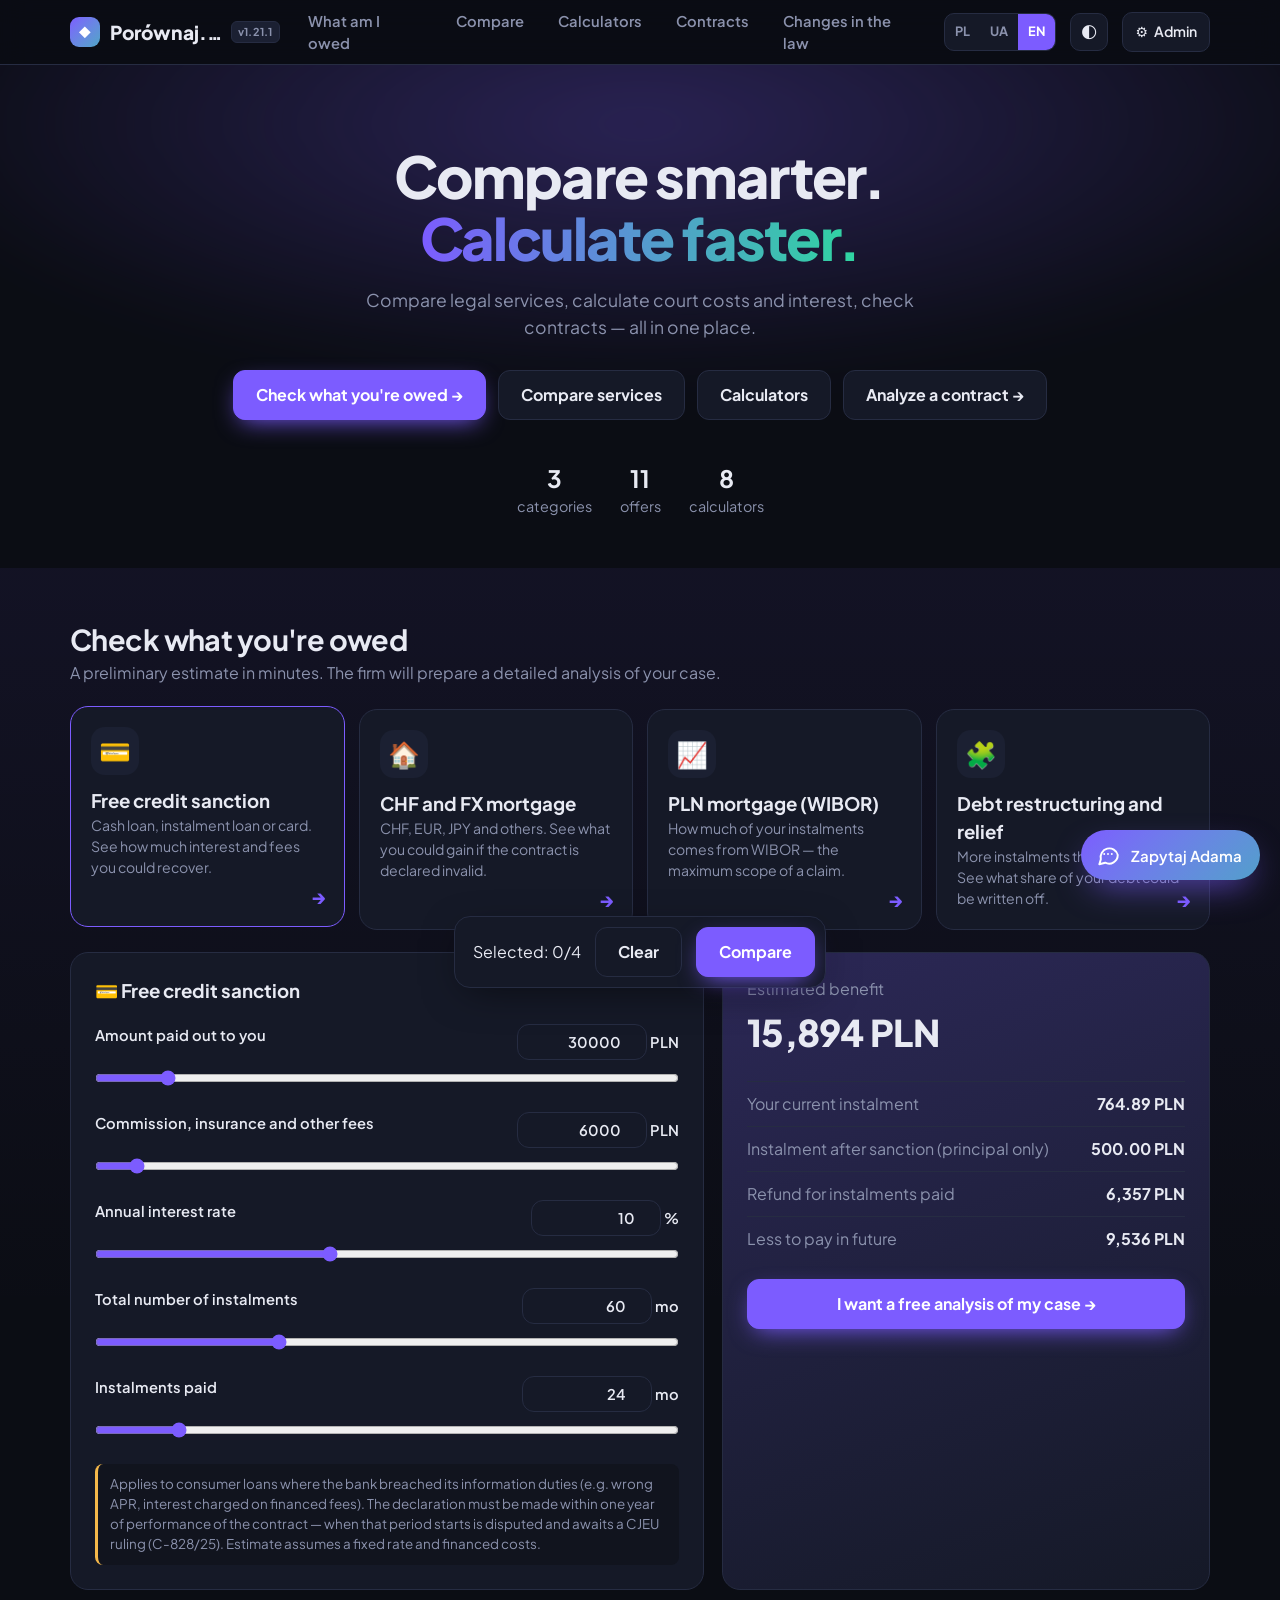
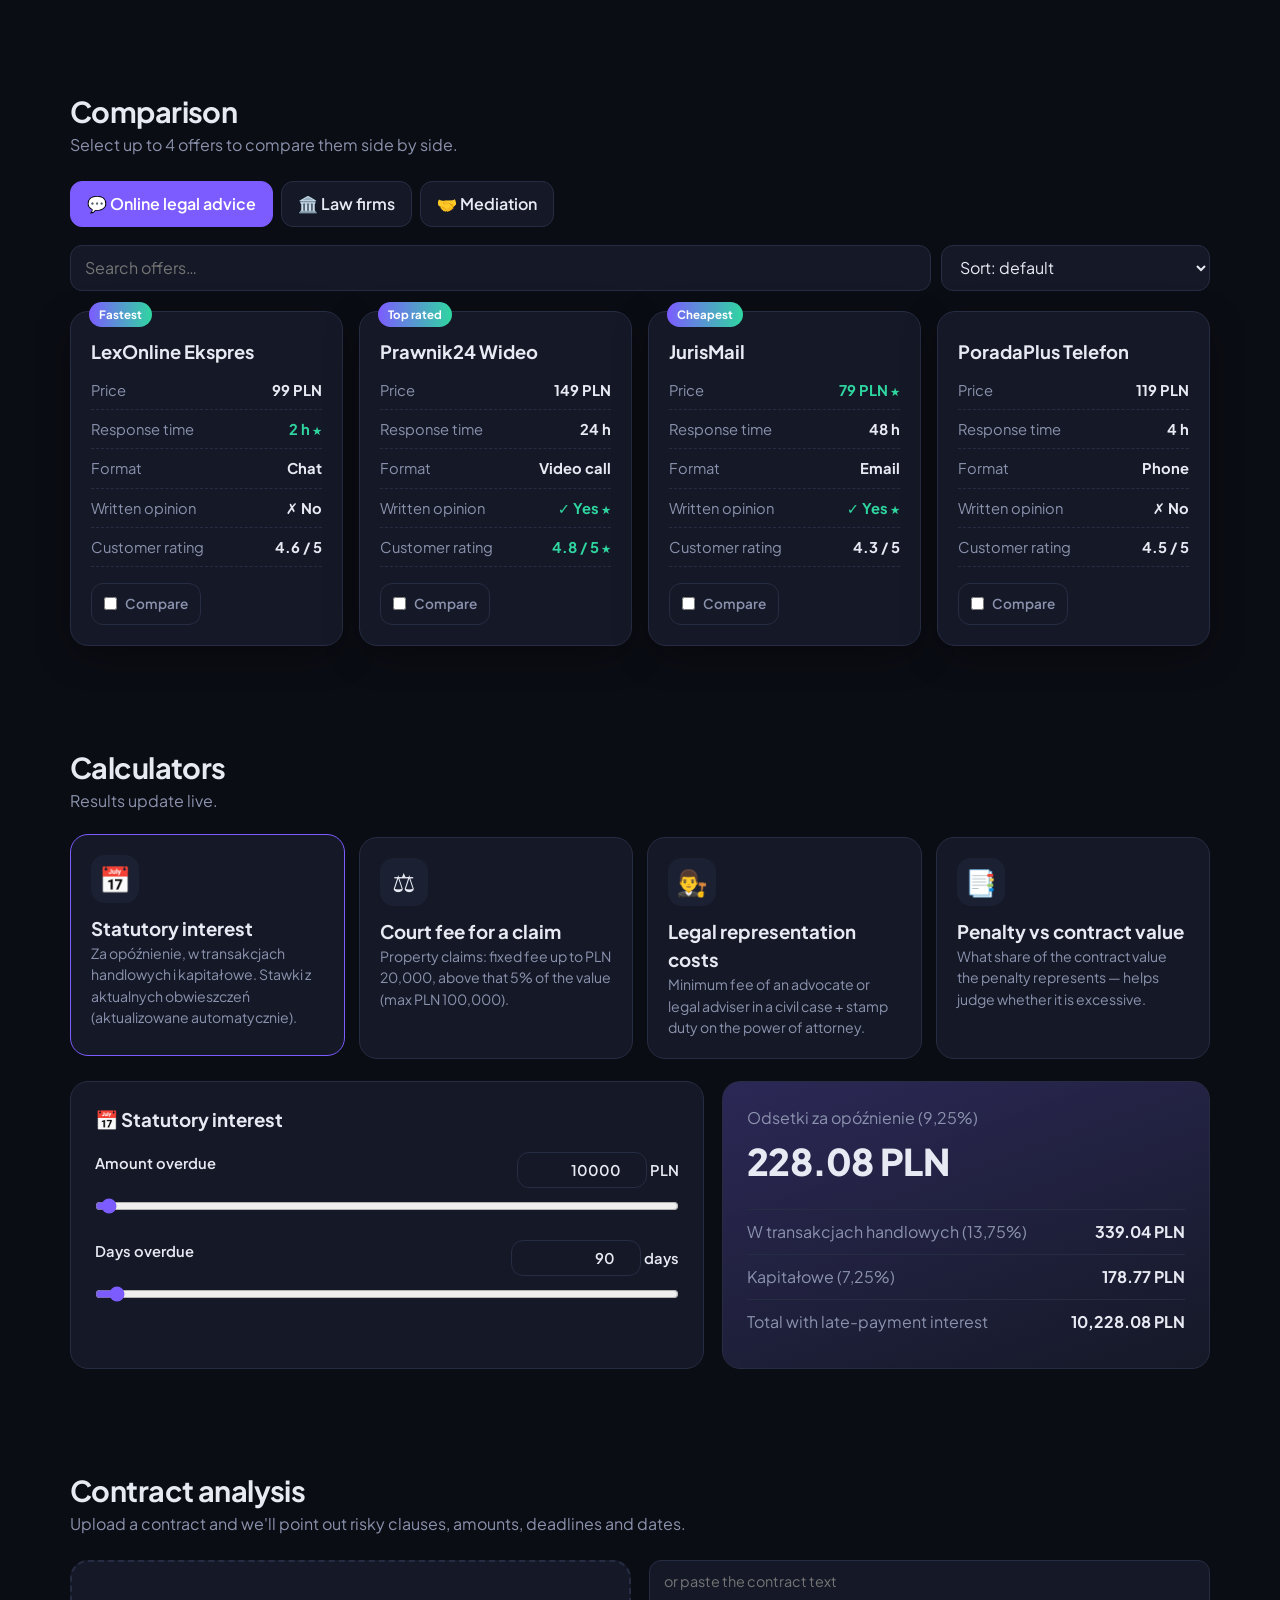
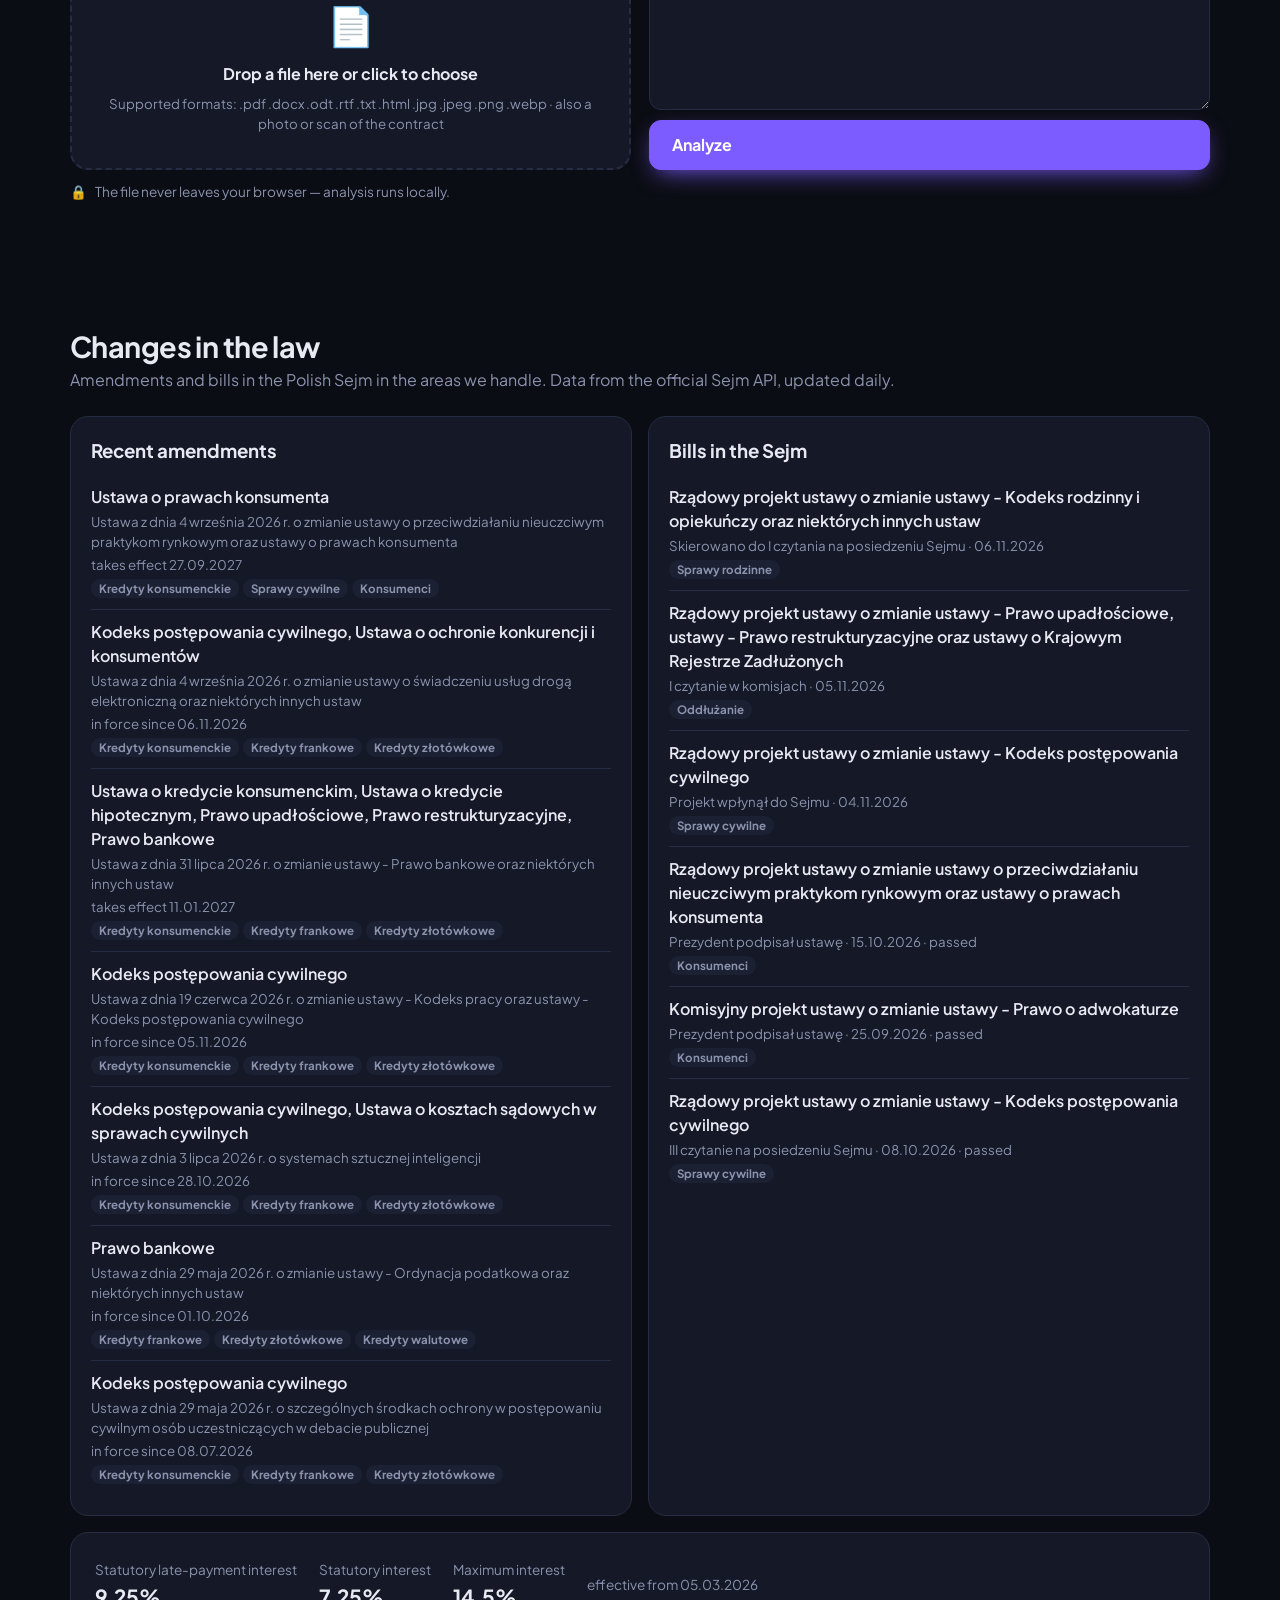
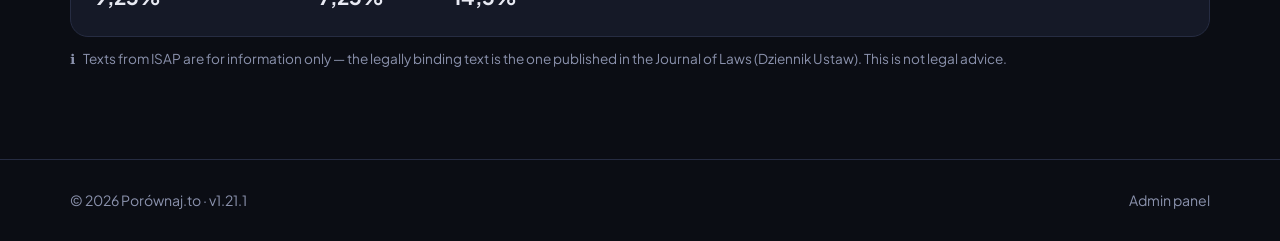
==== index.html @ 51ab206c "v1.21.1 Parser tekstów v3, diagnostyka KPC, bez powtórzeń zmian Co-Authored-By: Claude Opus 5.5 <nor" ====
<!doctype html>
<html lang="pl">
<head>
<meta charset="utf-8">
<meta name="viewport" content="width=device-width,initial-scale=1">
<!--SEO-->
<title>Porównywarka</title>
<!--/SEO-->
<link rel="preconnect" href="https://fonts.googleapis.com">
<link href="https://fonts.googleapis.com/css2?family=Plus+Jakarta+Sans:wght@400;500;600;700;800&display=swap" rel="stylesheet">
<style>
:root{
  --accent:#7c5cff;
  --bg:#0b0d14;--bg2:#11141e;--card:#151927;--card2:#1b2032;--line:#262c42;
  --txt:#e8eaf3;--mut:#8b92ad;--good:#2fd6a0;--bad:#ff6b81;
  --r:18px;--sh:0 10px 40px -12px rgba(0,0,0,.6);
}
[data-theme=light]{
  --bg:#f5f6fb;--bg2:#ffffff;--card:#ffffff;--card2:#f0f2f8;--line:#e2e5ef;
  --txt:#141826;--mut:#6a718a;--sh:0 10px 30px -14px rgba(30,40,80,.25);
}
*{box-sizing:border-box;margin:0;padding:0}
html{scroll-behavior:smooth}
body{font-family:'Plus Jakarta Sans',system-ui,sans-serif;background:var(--bg);color:var(--txt);line-height:1.5;min-height:100vh;overflow-x:hidden;top:0!important}
a{color:inherit;text-decoration:none}
button,input,select{font:inherit;color:inherit}
.wrap{max-width:1180px;margin:0 auto;padding:0 20px}

/* nav */
nav{position:sticky;top:0;z-index:50;backdrop-filter:blur(14px);background:color-mix(in srgb,var(--bg) 75%,transparent);border-bottom:1px solid var(--line)}
nav .wrap{display:flex;align-items:center;gap:14px;height:64px}
.logo{font-weight:800;font-size:1.2rem;display:flex;align-items:center;gap:10px;white-space:nowrap;min-width:0}
#siteName{overflow:hidden;text-overflow:ellipsis}
.ver-badge{font-size:.68rem;font-weight:700;color:var(--mut);background:var(--card2);border:1px solid var(--line);border-radius:6px;padding:2px 6px;margin-left:-4px;letter-spacing:.02em}
.ver-badge:empty{display:none}
.logo i{width:30px;height:30px;border-radius:9px;background:linear-gradient(135deg,var(--accent),color-mix(in srgb,var(--accent) 40%,#2fd6a0));display:grid;place-items:center;font-style:normal;font-size:.95rem;color:#fff}
.links{display:flex;gap:6px;margin-left:auto}
.links a{padding:8px 14px;border-radius:10px;color:var(--mut);font-weight:600;font-size:.92rem;transition:.2s}
.links a:hover{color:var(--txt);background:var(--card2)}
.icon-btn{width:38px;height:38px;border-radius:10px;border:1px solid var(--line);background:var(--card);cursor:pointer;display:grid;place-items:center;flex:none}
.lang{flex:none;display:flex;border:1px solid var(--line);border-radius:10px;overflow:hidden;background:var(--card)}
.lang button{border:0;background:none;padding:8px 10px;font-weight:700;font-size:.8rem;cursor:pointer;color:var(--mut)}
.lang button.on{background:var(--accent);color:#fff}
.admin-btn{display:inline-flex;align-items:center;gap:6px;padding:8px 12px;border-radius:10px;border:1px solid var(--line);background:var(--card);font-weight:600;font-size:.88rem;white-space:nowrap;transition:.2s}
.admin-btn:hover{border-color:var(--accent)}

/* hero */
.hero{position:relative;padding:80px 0 50px;text-align:center;overflow:hidden}
.hero::before{content:"";position:absolute;inset:-40% -10% auto;height:520px;background:radial-gradient(closest-side,color-mix(in srgb,var(--accent) 35%,transparent),transparent);filter:blur(30px);z-index:-1;opacity:.8}
.hero h1{font-size:clamp(2rem,5.5vw,3.6rem);font-weight:800;letter-spacing:-.03em;line-height:1.08}
.hero h1 .grad{background:linear-gradient(90deg,var(--accent),#2fd6a0);-webkit-background-clip:text;background-clip:text;color:transparent}
.hero p{color:var(--mut);font-size:1.1rem;max-width:600px;margin:18px auto 30px}
.cta{display:flex;gap:12px;justify-content:center;flex-wrap:wrap}
.btn{padding:12px 22px;border-radius:12px;border:1px solid var(--line);background:var(--card);font-weight:700;cursor:pointer;transition:.2s;display:inline-flex;align-items:center;gap:8px}
.btn:hover{transform:translateY(-2px)}
.btn.pri{background:var(--accent);border-color:var(--accent);color:#fff;box-shadow:0 8px 24px -8px var(--accent)}
.stats{display:flex;gap:28px;justify-content:center;margin-top:40px;color:var(--mut);font-size:.9rem}
.stats b{display:block;color:var(--txt);font-size:1.5rem}

section{padding:50px 0}
.sec-h{display:flex;align-items:end;justify-content:space-between;gap:20px;flex-wrap:wrap;margin-bottom:24px}
.sec-h h2{font-size:1.8rem;letter-spacing:-.02em}
.sec-h p{color:var(--mut)}

/* category tabs */
.tabs{display:flex;gap:8px;flex-wrap:wrap;margin-bottom:18px}
.tab{padding:10px 16px;border-radius:12px;border:1px solid var(--line);background:var(--card);cursor:pointer;font-weight:600;transition:.2s}
.tab.on{background:var(--accent);border-color:var(--accent);color:#fff}
.toolbar{display:flex;gap:10px;flex-wrap:wrap;margin-bottom:20px}
.field{background:var(--card);border:1px solid var(--line);border-radius:12px;padding:10px 14px;outline:none;transition:.2s}
.field:focus{border-color:var(--accent)}
.toolbar .field.search{flex:1;min-width:200px}

/* offer cards */
.grid{display:grid;grid-template-columns:repeat(auto-fill,minmax(260px,1fr));gap:16px}
.card{background:var(--card);border:1px solid var(--line);border-radius:var(--r);padding:20px;position:relative;transition:.25s;box-shadow:var(--sh);display:flex;flex-direction:column}
.card:hover{transform:translateY(-4px);border-color:color-mix(in srgb,var(--accent) 50%,var(--line))}
.card.sel{border-color:var(--accent);box-shadow:0 0 0 2px color-mix(in srgb,var(--accent) 40%,transparent)}
.badge{position:absolute;top:-10px;left:18px;background:linear-gradient(90deg,var(--accent),#2fd6a0);color:#fff;font-size:.72rem;font-weight:700;padding:4px 10px;border-radius:20px}
.card h3{font-size:1.15rem;margin:6px 0 14px}
.rows{display:grid;gap:8px;margin-bottom:16px;flex:1}
.row{display:flex;justify-content:space-between;gap:10px;font-size:.92rem;padding-bottom:8px;border-bottom:1px dashed var(--line)}
.row span{color:var(--mut)}
.row b{text-align:right}
.row b.best{color:var(--good)}
.row b.best::after{content:" ★";font-size:.75em}
.card-foot{display:flex;gap:8px}
.card-foot .btn{flex:1;justify-content:center;padding:10px;font-size:.88rem}
.chk{display:flex;align-items:center;gap:8px;cursor:pointer;color:var(--mut);font-size:.85rem;font-weight:600;border:1px solid var(--line);border-radius:12px;padding:10px 12px}
.chk input{accent-color:var(--accent)}
.empty{color:var(--mut);padding:40px;text-align:center;border:1px dashed var(--line);border-radius:var(--r)}

/* compare bar + modal */
.cbar{position:fixed;left:50%;bottom:20px;transform:translate(-50%,150%);background:var(--card);border:1px solid var(--line);border-radius:16px;padding:10px 10px 10px 18px;display:flex;align-items:center;gap:14px;box-shadow:var(--sh);transition:.35s;z-index:60;max-width:calc(100% - 32px)}
.cbar.show{transform:translate(-50%,0)}
.modal{position:fixed;inset:0;background:rgba(5,7,12,.7);backdrop-filter:blur(6px);display:none;align-items:center;justify-content:center;z-index:80;padding:16px}
.modal.show{display:flex}
.mbox{background:var(--bg2);border:1px solid var(--line);border-radius:22px;max-width:960px;width:100%;max-height:90vh;overflow:auto;padding:24px;animation:pop .25s}
@keyframes pop{from{transform:scale(.96);opacity:0}}
.mhead{display:flex;justify-content:space-between;align-items:center;margin-bottom:16px}
table{width:100%;border-collapse:collapse;font-size:.93rem}
th,td{padding:12px;text-align:left;border-bottom:1px solid var(--line)}
th{color:var(--mut);font-weight:600}
td.best{color:var(--good);font-weight:700}

/* calculators */
.cgrid{display:grid;grid-template-columns:repeat(auto-fill,minmax(230px,1fr));gap:14px}
.ccard{background:var(--card);border:1px solid var(--line);border-radius:var(--r);padding:20px;cursor:pointer;transition:.25s}
.ccard:hover,.ccard.on{border-color:var(--accent);transform:translateY(-3px)}
.ccard .ic{font-size:1.6rem;width:48px;height:48px;border-radius:14px;background:var(--card2);display:grid;place-items:center;margin-bottom:12px}
.ccard p{color:var(--mut);font-size:.88rem}
.claims-sec{background:linear-gradient(180deg,color-mix(in srgb,var(--accent) 7%,transparent),transparent 70%)}
.ccard.claim{position:relative;overflow:hidden}
.ccard.claim::after{content:"→";position:absolute;right:18px;bottom:16px;color:var(--accent);font-weight:800;font-size:1.2rem;transition:.2s}
.ccard.claim:hover::after{transform:translateX(4px)}
.cnote{margin-top:14px;font-size:.84rem;color:var(--mut);background:var(--bg2);border-left:3px solid #f5b84a;border-radius:8px;padding:10px 12px;line-height:1.5}
.lead-cta{margin-top:18px;width:100%;justify-content:center}
.lform{display:grid;gap:12px}
.lform label{display:grid;gap:6px;font-weight:600;font-size:.9rem}
.lform .field{width:100%}
.lform textarea{min-height:90px;resize:vertical;font:inherit}
.lform .rodo{display:flex;gap:10px;align-items:flex-start;font-weight:500;font-size:.82rem;color:var(--mut)}
.lform .rodo input{margin-top:3px;accent-color:var(--accent)}
.lsum{background:var(--card);border:1px solid var(--line);border-radius:12px;padding:12px 14px;font-size:.88rem}
.lsum b{color:var(--good)}
.lok{text-align:center;padding:20px 10px}
.lok .big{font-size:2.6rem}
.calc{margin-top:22px;display:grid;grid-template-columns:1.3fr 1fr;gap:18px}
.panel{background:var(--card);border:1px solid var(--line);border-radius:var(--r);padding:24px}
.inp{margin-bottom:20px}
.inp label{display:flex;justify-content:space-between;gap:10px;font-weight:600;font-size:.92rem;margin-bottom:8px}
.inp label input{width:130px;text-align:right;padding:6px 10px}
input[type=range]{width:100%;accent-color:var(--accent)}
.res{background:linear-gradient(160deg,color-mix(in srgb,var(--accent) 22%,var(--card)),var(--card));}
.res .main{font-size:2.3rem;font-weight:800;letter-spacing:-.02em;margin:4px 0 20px}
.res .sub{display:flex;justify-content:space-between;gap:10px;padding:10px 0;border-top:1px solid var(--line)}
.res .sub span{color:var(--mut)}

/* analiza umów */
.an{display:grid;grid-template-columns:1fr 1fr;gap:18px}
.drop{border:2px dashed var(--line);border-radius:var(--r);padding:34px 20px;text-align:center;cursor:pointer;transition:.2s;background:var(--card);display:grid;place-items:center;gap:8px}
.drop:hover,.drop.over{border-color:var(--accent);background:color-mix(in srgb,var(--accent) 8%,var(--card))}
.drop .big{font-size:2.4rem}
.drop small{color:var(--mut)}
.paste{display:flex;flex-direction:column;gap:10px}
.paste textarea{flex:1;min-height:150px;resize:vertical;font:inherit;font-size:.9rem}
.priv{color:var(--mut);font-size:.85rem;margin-top:12px;display:flex;gap:8px;align-items:center}
.ares{margin-top:22px}
.ahead{display:flex;justify-content:space-between;align-items:center;gap:16px;flex-wrap:wrap;margin-bottom:16px}
.ahead h3{font-size:1.2rem;word-break:break-all}
.ahead small{color:var(--mut)}
.bars{display:grid;grid-template-columns:repeat(auto-fit,minmax(220px,1fr));gap:16px;margin:4px 0 22px}
.bar-l{display:flex;justify-content:space-between;font-size:.85rem;font-weight:700;margin-bottom:6px}
.bar-l small{color:var(--mut);font-weight:600}
.bar{height:12px;border-radius:8px;background:linear-gradient(90deg,#2fd6a0,#c8d84a 35%,#f5b84a 60%,#ff6b81);position:relative}
.bar::after{content:"";position:absolute;top:0;bottom:0;right:0;left:var(--v);background:color-mix(in srgb,var(--bg) 78%,transparent);border-radius:0 8px 8px 0}
.bar i{position:absolute;left:var(--v);top:-4px;width:4px;height:20px;margin-left:-2px;background:var(--txt);border-radius:2px;z-index:1;box-shadow:0 0 0 2px var(--bg)}
.asec{margin-top:24px;padding-top:18px;border-top:1px solid var(--line)}
.asec>h4{font-size:1.05rem;margin-bottom:12px;display:flex;align-items:center;gap:10px}
.basis{font-size:.78rem;color:var(--mut);margin-top:4px}
.counts{display:flex;gap:10px;flex-wrap:wrap;margin-bottom:16px}
.counts span{padding:6px 12px;border-radius:20px;font-size:.85rem;font-weight:700;background:var(--card2)}
.finding{background:var(--card);border:1px solid var(--line);border-left:4px solid var(--lc);border-radius:14px;padding:14px 16px;margin-bottom:10px}
.finding h4{display:flex;justify-content:space-between;gap:10px;font-size:1rem}
.finding h4 small{color:var(--mut);font-weight:600}
.finding p{color:var(--mut);font-size:.9rem;margin:6px 0}
.snip{font-size:.85rem;background:var(--bg2);border-radius:8px;padding:8px 10px;margin-top:6px;line-height:1.55}
mark{background:color-mix(in srgb,var(--lc,var(--accent)) 35%,transparent);color:inherit;border-radius:3px;padding:0 2px}
.chips{display:flex;flex-wrap:wrap;gap:6px;margin:6px 0 12px}
.chips span{background:var(--card2);border:1px solid var(--line);border-radius:8px;padding:3px 9px;font-size:.82rem}
.full{max-height:420px;overflow:auto;white-space:pre-wrap;font-size:.85rem;background:var(--bg2);border-radius:12px;padding:16px;margin-top:10px}
.disc{color:var(--mut);font-size:.82rem;margin-top:14px;font-style:italic}
.err{color:var(--bad);margin-top:12px;font-weight:600}
.spin{display:inline-block;width:16px;height:16px;border:2px solid var(--line);border-top-color:var(--accent);border-radius:50%;animation:sp 1s linear infinite;vertical-align:middle}
@keyframes sp{to{transform:rotate(360deg)}}
@media(max-width:760px){.an{grid-template-columns:1fr}}

footer{border-top:1px solid var(--line);padding:30px 0;color:var(--mut);font-size:.88rem;margin-top:40px}
footer .wrap{display:flex;justify-content:space-between;flex-wrap:wrap;gap:10px}
.preview-flag{background:#f5b84a;color:#1a1300;text-align:center;font-weight:700;font-size:.85rem;padding:6px}
.consent{position:fixed;left:16px;bottom:16px;max-width:380px;background:var(--card);border:1px solid var(--line);border-radius:16px;padding:16px;box-shadow:var(--sh);z-index:90;display:none;gap:12px;flex-direction:column}
.consent.show{display:flex}
.consent div{display:flex;gap:8px}
.consent .btn{padding:8px 14px;font-size:.88rem}
/* Google Translate: ukrycie paska i podpowiedzi */
#gt,.goog-te-banner-frame,iframe.skiptranslate,.goog-te-balloon-frame,#goog-gt-tt,.goog-tooltip{display:none!important}
.goog-text-highlight{background:none!important;box-shadow:none!important}
@media(max-width:760px){nav .wrap{gap:6px;padding:0 10px}.logo{font-size:1rem;gap:6px}.logo i{display:none}.ver-badge{margin-left:0}.lang button{padding:7px 7px}.icon-btn{width:34px;height:34px}.admin-btn{padding:7px 9px}.calc{grid-template-columns:1fr}.links,.admin-btn span{display:none}.hero{padding-top:50px}.lang{margin-left:auto}}
.fade{animation:fade .4s both}@keyframes fade{from{opacity:0;transform:translateY(8px)}}
/* paski przewijania w stylu strony */
::-webkit-scrollbar{width:10px;height:10px}::-webkit-scrollbar-track{background:transparent}
::-webkit-scrollbar-thumb{background:color-mix(in srgb,var(--mut) 38%,transparent);border-radius:10px;border:2px solid transparent;background-clip:padding-box}
::-webkit-scrollbar-thumb:hover{background:color-mix(in srgb,var(--accent) 70%,transparent);border:2px solid transparent;background-clip:padding-box}
::-webkit-scrollbar-corner{background:transparent}
.tabs::-webkit-scrollbar,.tw::-webkit-scrollbar,.sres::-webkit-scrollbar{height:6px;width:6px}
@supports (-moz-appearance:none){*{scrollbar-width:thin;scrollbar-color:color-mix(in srgb,var(--mut) 45%,transparent) transparent}}
.pgrid{display:grid;grid-template-columns:1fr 1fr;gap:16px}.pgrid .panel{padding:20px}.pgrid h3{margin-bottom:10px}
.pitem{padding:10px 0;border-bottom:1px solid var(--line)}.pitem:last-child{border:0}.pitem a{color:var(--txt);font-weight:600}.pitem a:hover{color:var(--accent)}
.pitem small{display:block;color:var(--mut);margin-top:3px}.ptag{display:inline-block;font-size:.72rem;font-weight:700;padding:1px 8px;border-radius:20px;background:var(--card2);color:var(--mut);margin:4px 4px 0 0}
.ptag.new{background:color-mix(in srgb,var(--accent) 20%,var(--card2));color:var(--txt)}
.pods{margin-top:16px;display:flex;gap:22px;flex-wrap:wrap;align-items:center}.pods b{font-size:1.3rem}.pods span{color:var(--mut);font-size:.85rem}
.refund{border:2px solid var(--bad);background:color-mix(in srgb,var(--bad) 10%,var(--card));border-radius:16px;padding:18px 20px;margin:4px 0 18px}
.refund .rhead{color:var(--bad);font-size:1.02rem;line-height:1.45}.refund .rhead b{font-size:1.08rem}
.refund .ramt{display:flex;flex-direction:column;margin:12px 0 4px}.refund .ramt span{color:var(--mut);font-size:.88rem}.refund .ramt b{font-size:2.1rem;color:var(--bad);line-height:1.15}
.refund .rsub{display:flex;gap:18px;flex-wrap:wrap;margin-bottom:6px}.refund .rsub div{display:flex;flex-direction:column}.refund .rsub span{color:var(--mut);font-size:.8rem}
.refund .rmiss{margin:10px 0;font-weight:600}.refund .rdata{margin:10px 0}.refund summary{cursor:pointer;color:var(--mut);font-weight:600;font-size:.9rem}
.refund .rgrid{display:grid;grid-template-columns:repeat(auto-fit,minmax(210px,1fr));gap:10px;margin-top:10px}.refund .rgrid label{display:flex;flex-direction:column;gap:4px;font-size:.85rem;color:var(--mut)}
.refund .rgrid span{display:flex;align-items:center;gap:6px;color:var(--txt)}.refund .rgrid input{width:100%}
.refund .rcta{margin-top:6px;background:var(--bad);border-color:var(--bad)}.refund .rcta[disabled]{opacity:.5;cursor:not-allowed}.refund .rnote{color:var(--mut);font-size:.8rem;margin-top:8px}
.refrow{display:flex;gap:10px;align-items:flex-start;padding:9px 0;border-bottom:1px solid var(--line)}.refrow:last-child{border:0}.refrow i{font-style:normal}.refrow small{display:block;color:var(--mut)}
@media(max-width:860px){.pgrid{grid-template-columns:1fr}}
</style>
</head>
<body>
<div id="pv"></div>
<nav><div class="wrap">
  <a class="logo" href="#"><i>◆</i><span id="siteName">…</span><small class="ver-badge notranslate" id="verNav"></small></a>
  <div class="links">
    <a href="#nalezy" class="nav-claims" data-i18n>Co mi się należy</a>
    <a href="#porownaj" data-i18n>Porównaj</a>
    <a href="#kalkulatory" data-i18n>Kalkulatory</a>
    <a href="#umowy" class="nav-umowy" data-i18n>Umowy</a>
    <a href="#prawo" class="nav-prawo" data-i18n>Zmiany w prawie</a>
  </div>
  <div class="lang notranslate" id="lang"></div>
  <button class="icon-btn" id="theme" data-i18n-title="Motyw">🌓</button>
  <a class="admin-btn" href="crm.html" id="adminLink">⚙️ <span data-i18n>Panel</span></a>
</div></nav>

<header class="hero"><div class="wrap">
  <h1><span data-i18n>Porównuj mądrzej.</span><br><span class="grad" data-i18n>Licz szybciej.</span></h1>
  <p id="tagline"></p>
  <div class="cta">
    <a class="btn pri nav-claims" href="#nalezy" data-i18n>Sprawdź, co Ci się należy →</a>
    <a class="btn" href="#porownaj" data-i18n>Porównaj usługi</a>
    <a class="btn" href="#kalkulatory" data-i18n>Kalkulatory</a>
    <a class="btn nav-umowy" href="#umowy" data-i18n>Analizuj umowę →</a>
  </div>
  <div class="stats"><div><b id="stCat">0</b><span data-i18n>kategorii</span></div><div><b id="stItem">0</b><span data-i18n>ofert</span></div><div><b id="stCalc">0</b><span data-i18n>kalkulatorów</span></div></div>
</div></header>

<section id="nalezy" class="claims-sec"><div class="wrap">
  <div class="sec-h"><div><h2 data-i18n>Sprawdź, co Ci się należy</h2><p data-i18n>Wstępny szacunek w kilka minut. Dokładną analizę Twojej sprawy przygotuje kancelaria.</p></div></div>
  <div class="cgrid" id="ncalcs"></div>
  <div class="calc" id="ncalc"></div>
</div></section>

<section id="porownaj"><div class="wrap">
  <div class="sec-h"><div><h2 data-i18n>Porównywarka</h2><p data-i18n>Zaznacz do 4 ofert, aby zestawić je obok siebie.</p></div></div>
  <div class="tabs" id="catTabs"></div>
  <div class="toolbar">
    <input class="field search" id="q" data-i18n-ph="Szukaj oferty…">
    <select class="field" id="sort"></select>
  </div>
  <div class="grid" id="items"></div>
</div></section>

<section id="kalkulatory"><div class="wrap">
  <div class="sec-h"><div><h2 data-i18n>Kalkulatory</h2><p data-i18n>Wyniki liczą się na bieżąco.</p></div></div>
  <div class="cgrid" id="calcs"></div>
  <div class="calc" id="calc"></div>
</div></section>

<section id="umowy"><div class="wrap">
  <div class="sec-h"><div><h2 data-i18n>Analiza umów</h2><p data-i18n>Wgraj umowę, a wskażemy ryzykowne zapisy, kwoty, terminy i daty.</p></div></div>
  <div class="an">
    <label class="drop" id="drop"><input type="file" id="file" hidden>
      <div class="big">📄</div><b data-i18n>Przeciągnij plik tutaj lub kliknij, aby wybrać</b>
      <small><span data-i18n>Obsługiwane formaty:</span> <span id="fmts" class="notranslate"></span></small></label>
    <div class="paste"><textarea class="field" id="ptext" data-i18n-ph="lub wklej treść umowy"></textarea><button class="btn pri" id="pgo" data-i18n>Analizuj</button></div>
  </div>
  <div class="priv">🔒 <span data-i18n>Plik nie opuszcza Twojej przeglądarki — analiza odbywa się lokalnie.</span></div>
  <div class="ares" id="ares"></div>
</div></section>

<section id="prawo" style="display:none"><div class="wrap">
  <div class="sec-h"><div><h2 data-i18n>Zmiany w prawie</h2><p data-i18n>Nowelizacje ustaw i projekty w Sejmie w sprawach, którymi się zajmujemy. Dane z oficjalnego API Sejmu, aktualizowane codziennie.</p></div></div>
  <div class="pgrid">
    <div class="panel"><h3 data-i18n>Ostatnie nowelizacje</h3><div id="przm"></div></div>
    <div class="panel"><h3 data-i18n>Projekty w Sejmie</h3><div id="prpr"></div></div>
  </div>
  <div class="panel pods" id="prods"></div>
  <p class="priv" style="margin-top:12px">ℹ️ <span data-i18n>Teksty aktów z ISAP mają charakter informacyjny — prawnie wiążący jest tekst ogłoszony w Dzienniku Ustaw. To nie jest porada prawna.</span></p>
</div></section>

<footer><div class="wrap"><span>© <span id="yr"></span> <span id="fName"></span> · <span id="ver" class="notranslate"></span></span><a href="crm.html" data-i18n>Panel administracyjny</a></div></footer>

<div class="cbar" id="cbar"><span id="cbarTxt"></span><button class="btn" id="cClear" data-i18n>Wyczyść</button><button class="btn pri" id="cGo" data-i18n>Porównaj</button></div>
<div class="modal" id="modal"><div class="mbox"><div class="mhead"><h3 data-i18n>Porównanie</h3><button class="icon-btn" id="mClose">✕</button></div><div id="mBody" style="overflow-x:auto"></div></div></div>
<div class="modal" id="lead"><div class="mbox" style="max-width:560px"><div class="mhead"><h3 data-i18n>Bezpłatna analiza Twojej sprawy</h3><button class="icon-btn" id="lClose">✕</button></div><div id="lBody"></div></div></div>
<div class="consent" id="consent"><span data-i18n>Używamy plików cookie do analityki.</span><div><button class="btn pri" id="cYes" data-i18n>Akceptuję</button><button class="btn" id="cNo" data-i18n>Odrzuć</button></div></div>
<div id="gt"></div>

<script src="prawo.js"></script>
<script src="umowa-zwrot.js"></script>
<script>
const $=s=>document.querySelector(s);
const esc=s=>String(s??'').replace(/[&<>"']/g,c=>({'&':'&amp;','<':'&lt;','>':'&gt;','"':'&quot;',"'":'&#39;'}[c]));
const store={get:k=>{try{return localStorage.getItem(k)}catch(e){return null}},set:(k,v)=>{try{localStorage.setItem(k,v)}catch(e){}}};
const LANGS={pl:{label:'PL',loc:'pl-PL'},uk:{label:'UA',loc:'uk-UA'},en:{label:'EN',loc:'en-GB'}};
let D,cat,sel=new Set(),curCalc,lang='pl',mode='own',enabled=['pl'];

/* ---------- tłumaczenia ---------- */
// t(): tekst źródłowy (polski) -> tłumaczenie z data.json; w trybie Google strona zostaje po polsku, tłumaczy widget
const t=s=>{if(s==null||s==='')return s??'';if(lang==='pl'||mode!=='own')return s;return D.translations?.[lang]?.[s]||s};
const loc=()=>LANGS[mode==='own'?lang:'pl'].loc;
const fmt=(v,d=0)=>Number.isFinite(v)?v.toLocaleString(loc(),{minimumFractionDigits:d,maximumFractionDigits:d}):'—';

function pickLang(){
  const want=new URLSearchParams(location.search).get('lang')||store.get('pk_lang')||(navigator.language||'pl').slice(0,2).replace('ua','uk');
  return enabled.includes(want)?want:'pl';
}
function setGoogleCookie(l){
  const host=location.hostname,past='expires=Thu, 01 Jan 1970 00:00:00 GMT';
  ['',';domain='+host,';domain=.'+host].forEach(dm=>{document.cookie=`googtrans=;path=/${dm};${past}`});
  if(l!=='pl')document.cookie=`googtrans=/pl/${l};path=/`;
}
function loadGoogle(){
  window.gtInit=()=>new google.translate.TranslateElement({pageLanguage:'pl',includedLanguages:enabled.filter(l=>l!=='pl').join(','),autoDisplay:false},'gt');
  const s=document.createElement('script');s.src='https://translate.google.com/translate_a/element.js?cb=gtInit';document.head.appendChild(s);
}
function renderLang(){
  $('#lang').style.display=enabled.length>1?'':'none';
  $('#lang').innerHTML=enabled.map(l=>`<button class="${l===lang?'on':''}" data-l="${l}">${LANGS[l].label}</button>`).join('');
}
$('#lang').onclick=e=>{const b=e.target.closest('button');if(b&&b.dataset.l!==lang)setLang(b.dataset.l)};
function setLang(l){
  store.set('pk_lang',l);
  const u=new URL(location.href);if(l==='pl')u.searchParams.delete('lang');else u.searchParams.set('lang',l);
  if(mode==='google'){setGoogleCookie(l);location.href=u.toString();return}
  history.replaceState(null,'',u);lang=l;applyLang(true);
}
function applyStatic(){
  document.querySelectorAll('[data-i18n]').forEach(el=>{el.dataset.src??=el.textContent.trim();el.textContent=t(el.dataset.src)});
  document.querySelectorAll('[data-i18n-ph]').forEach(el=>el.placeholder=t(el.dataset.i18nPh));
  document.querySelectorAll('[data-i18n-title]').forEach(el=>el.title=t(el.dataset.i18nTitle));
}
function applySeo(){
  const s=D.seo||{};
  document.documentElement.lang=mode==='own'?lang:'pl';
  document.title=t(s.title)||t(D.site.name)||'Porównywarka';
  let m=document.querySelector('meta[name=description]');
  if(!m){m=document.createElement('meta');m.name='description';document.head.appendChild(m)}
  m.content=t(s.description)||'';
}
function applyLang(keep){
  renderLang();applyStatic();applySeo();
  $('#siteName').textContent=$('#fName').textContent=t(D.site.name)||'';
  $('#tagline').textContent=t(D.site.tagline)||'';
  // zachowaj wybraną kategorię i wartości kalkulatora przy zmianie języka
  const catId=cat?.id;
  renderTabs();setCat(catId||D.categories[0]?.id);
  renderCalcs();
  initContracts();
  Object.entries(BOX).forEach(([k,b])=>{
    const first=b.cur||D.calculators.find(c=>kindOf(c)===k);if(!first)return;
    openCalc(first.id,false,keep&&b.cur?readVals($(b.panel)):null);
  });
}

/* ---------- motyw ---------- */
const th=store.get('theme');if(th)document.documentElement.dataset.theme=th;
$('#theme').onclick=()=>{const v=document.documentElement.dataset.theme==='light'?'dark':'light';document.documentElement.dataset.theme=v;store.set('theme',v)};

/* ---------- start ---------- */
const SITE_DB='https://eamobnucjsavahpxilrt.supabase.co',SITE_KEY='sb_publishable_jwyxht3egYyB_dAPrWHkRw_68bmBctB'; // klucz publiczny (publishable) — może być jawny
async function load(){
  const preview=new URLSearchParams(location.search).has('preview');
  if(preview){try{const d=store.get('pk_draft');if(d){D=JSON.parse(d);$('#pv').innerHTML='<div class="preview-flag" data-i18n>PODGLĄD — szkic z CRM (nieopublikowany)</div>'}}catch(e){}}
  if(!D){ // opublikowane treści z bazy (edycja w CRM → Treści strony); zapasowo data.json
    // najpierw tylko data publikacji (kilkadziesiąt bajtów); pełne treści (~90 KB) pobieramy tylko, gdy się zmieniły
    const H={headers:{apikey:SITE_KEY},cache:'no-store'},get=async(sel)=>{const ac=new AbortController(),t=setTimeout(()=>ac.abort(),5000);
      try{const r=await fetch(SITE_DB+'/rest/v1/site_content?id=eq.1&select='+sel,{...H,signal:ac.signal});return r.ok?(await r.json())[0]:null}finally{clearTimeout(t)}};
    try{const m=await get('published_at');
      if(m){let c=null;try{c=JSON.parse(store.get('pk_site')||'null')}catch(e){}
        if(c?.at===m.published_at&&c?.data?.site)D=c.data;
        else{const j=await get('data,published_at');if(j?.data?.site){D=j.data;store.set('pk_site',JSON.stringify({at:j.published_at,data:j.data}))}}}}catch(e){}
  }
  if(!D){
    try{D=await (await fetch('data.json',{cache:'no-store'})).json()}
    catch(e){document.body.innerHTML='<p style="padding:40px">Nie udało się wczytać <code>data.json</code>. Uruchom stronę przez serwer (np. Live Server w VS Code) lub na GitHub Pages.</p>';return}
  }
  const i=D.i18n||{};
  mode=i.mode==='google'?'google':'own';
  enabled=['pl',...(i.languages||[]).filter(l=>l!=='pl'&&LANGS[l])];
  lang=pickLang();
  if(mode==='google'){setGoogleCookie(lang);if(lang!=='pl')loadGoogle()}
  init();
}
function init(){
  const s=D.site||{};
  document.documentElement.style.setProperty('--accent',s.accent||'#7c5cff');
  $('#yr').textContent=new Date().getFullYear();
  $('#stCat').textContent=D.categories.length;
  $('#stItem').textContent=D.categories.reduce((a,c)=>a+c.items.length,0);
  $('#stCalc').textContent=D.calculators.length;
  applyLang(false);
  initConsent();
  initChatbot();
  initPrawo().catch(e=>console.warn('prawo',e));
}

/* ---------- chatbot (Adam — asystent prawny, adam/adam.js) ---------- */
// Wcześniej osadzany był czat Ilona (czat medyczny innego serwisu) — jego adres zamieniamy na Adama.
function initChatbot(){
  const c=D.site?.chatbot;if(c&&c.enabled===false)return;
  const src=!c?.src||/\/Ilona\//i.test(c.src)?'adam/adam.js':c.src;
  const s=document.createElement('script');s.src=src;s.defer=true;s.dataset.lang=mode==='own'?lang:'pl';document.body.appendChild(s);
}

/* ---------- porównywarka ---------- */
function renderTabs(){
  $('#catTabs').innerHTML=D.categories.map(c=>`<button class="tab" data-id="${esc(c.id)}">${esc(c.icon||'')} ${esc(t(c.name))}</button>`).join('');
  $('#catTabs').onclick=e=>{const b=e.target.closest('.tab');if(b)setCat(b.dataset.id)};
}
function setCat(id){
  cat=D.categories.find(c=>c.id===id);sel.clear();updBar();
  document.querySelectorAll('.tab').forEach(x=>x.classList.toggle('on',x.dataset.id===id));
  if(!cat){$('#items').innerHTML=`<div class="empty">${esc(t('Brak kategorii.'))}</div>`;return}
  const opts=[`<option value="">${esc(t('Sortuj: domyślnie'))}</option>`];
  cat.fields.filter(f=>f.type==='number').forEach(f=>{
    opts.push(`<option value="${esc(f.key)}:1">${esc(t(f.label))} ${esc(t('rosnąco'))}</option><option value="${esc(f.key)}:-1">${esc(t(f.label))} ${esc(t('malejąco'))}</option>`)});
  $('#sort').innerHTML=opts.join('');$('#q').value='';
  renderItems();
}
function bestMap(items){
  const m={};
  cat.fields.forEach(f=>{
    if(!f.better)return;
    const vals=items.map(i=>f.type==='bool'?(i.values[f.key]?1:0):Number(i.values[f.key])).filter(Number.isFinite);
    if(!vals.length)return;
    m[f.key]=f.better==='lower'?Math.min(...vals):Math.max(...vals);
  });return m;
}
const val=(f,v)=>f.type==='bool'?(v?'✓ '+esc(t('Tak')):'✗ '+esc(t('Nie'))):f.type==='number'?(Number.isFinite(Number(v))?Number(v).toLocaleString(loc(),{maximumFractionDigits:2}):'—')+(f.unit?' '+esc(t(f.unit)):''):esc(t(v));
const isBest=(f,v,m)=>f.key in m&&(f.type==='bool'?(v?1:0):Number(v))===m[f.key];
function renderItems(){
  const q=$('#q').value.trim().toLowerCase();
  let items=cat.items.filter(i=>(i.name+' '+t(i.name)).toLowerCase().includes(q));
  const [sk,sd]=$('#sort').value.split(':');
  if(sk)items=[...items].sort((a,b)=>(a.values[sk]-b.values[sk])*sd);
  const m=bestMap(cat.items);
  $('#items').innerHTML=items.length?items.map((it,n)=>`
   <div class="card fade ${sel.has(it.id)?'sel':''}" style="animation-delay:${n*40}ms">
     ${it.badge?`<div class="badge">${esc(t(it.badge))}</div>`:''}
     <h3>${esc(t(it.name))}</h3>
     <div class="rows">${cat.fields.map(f=>`<div class="row"><span>${esc(t(f.label))}</span><b class="${isBest(f,it.values[f.key],m)?'best':''}">${val(f,it.values[f.key])}</b></div>`).join('')}</div>
     <div class="card-foot">
       <label class="chk"><input type="checkbox" data-id="${esc(it.id)}" ${sel.has(it.id)?'checked':''}>${esc(t('Porównaj'))}</label>
       ${it.url&&it.url!=='#'?`<a class="btn pri" href="${esc(it.url)}" target="_blank" rel="noopener">${esc(t('Zobacz →'))}</a>`:''}
     </div>
   </div>`).join(''):`<div class="empty">${esc(t('Brak wyników.'))}</div>`;
}
$('#q').oninput=renderItems;$('#sort').onchange=renderItems;
$('#items').onchange=e=>{
  const c=e.target.closest('input[type=checkbox]');if(!c)return;
  if(c.checked){if(sel.size>=4){c.checked=false;return}sel.add(c.dataset.id)}else sel.delete(c.dataset.id);
  c.closest('.card').classList.toggle('sel',c.checked);updBar();
};
function updBar(){$('#cbar').classList.toggle('show',sel.size>0);$('#cbarTxt').textContent=`${t('Wybrano')}: ${sel.size}/4`}
$('#cClear').onclick=()=>{sel.clear();updBar();renderItems()};
$('#cGo').onclick=()=>{
  const items=cat.items.filter(i=>sel.has(i.id)),m=bestMap(items);
  $('#mBody').innerHTML=`<table><tr><th></th>${items.map(i=>`<th style="color:var(--txt)">${esc(t(i.name))}</th>`).join('')}</tr>
   ${cat.fields.map(f=>`<tr><th>${esc(t(f.label))}</th>${items.map(i=>`<td class="${items.length>1&&isBest(f,i.values[f.key],m)?'best':''}">${val(f,i.values[f.key])}</td>`).join('')}</tr>`).join('')}</table>`;
  $('#modal').classList.add('show');
};
$('#mClose').onclick=()=>$('#modal').classList.remove('show');
$('#modal').onclick=e=>{if(e.target.id==='modal')$('#modal').classList.remove('show')};
addEventListener('keydown',e=>{if(e.key==='Escape')$('#modal').classList.remove('show')});

/* ---------- kalkulatory ---------- */
// dwie grupy: „Co mi się należy” (kind:'claim') i narzędzia prawne (pozostałe)
const BOX={claim:{grid:'#ncalcs',panel:'#ncalc',cur:null},tool:{grid:'#calcs',panel:'#calc',cur:null}};
const kindOf=c=>c.kind==='claim'?'claim':'tool';
function renderCalcs(){
  Object.entries(BOX).forEach(([k,b])=>{
    const list=D.calculators.filter(c=>kindOf(c)===k);
    $(b.grid).innerHTML=list.map(c=>`<div class="ccard ${k==='claim'?'claim':''}" data-id="${esc(c.id)}"><div class="ic">${esc(c.icon||'🧮')}</div><h3>${esc(t(c.name))}</h3><p>${esc(window.PRAWO?PRAWO.odsLabel(t(c.description||'')):t(c.description||''))}</p></div>`).join('');
    $(b.grid).onclick=e=>{const c=e.target.closest('.ccard');if(c)openCalc(c.dataset.id,true)};
  });
  const hasClaims=D.calculators.some(c=>kindOf(c)==='claim');
  $('#nalezy').style.display=hasClaims?'':'none';document.querySelectorAll('.nav-claims').forEach(e=>e.style.display=hasClaims?'':'none');
  $('#kalkulatory').style.display=D.calculators.some(c=>kindOf(c)==='tool')?'':'none';
}
function compute(c,vals){
  const scope={...(window.PRAWO?PRAWO.odsScope():{}),...vals};
  return c.outputs.map(o=>{
    let v=NaN;
    try{v=Number(new Function(...Object.keys(scope),'with(Math){return ('+o.formula+')}')(...Object.values(scope)))}catch(e){}
    scope[o.key]=v;return{...o,v};
  });
}
function openCalc(id,scroll,vals){
  const c=D.calculators.find(x=>x.id===id);if(!c)return;
  const k=kindOf(c),b=BOX[k],P=$(b.panel);b.cur=c;if(k==='tool')curCalc=c;
  $(b.grid).querySelectorAll('.ccard').forEach(x=>x.classList.toggle('on',x.dataset.id===id));
  P.innerHTML=`<div class="panel fade"><h3 style="margin-bottom:18px">${esc(c.icon||'')} ${esc(t(c.name))}</h3>
    ${c.inputs.map(i=>{const v=vals?.[i.key]??i.default;return `<div class="inp"><label>${esc(t(i.label))}<span><input class="field" type="number" data-k="${esc(i.key)}" value="${v}" step="${i.step||1}"> ${esc(t(i.unit||''))}</span></label>
    <input type="range" data-k="${esc(i.key)}" min="${i.min}" max="${i.max}" step="${i.step||1}" value="${v}"></div>`}).join('')}
    ${c.note?`<div class="cnote">${esc(t(c.note))}</div>`:''}</div>
    <div class="panel res fade"><div class="resv"></div>${k==='claim'&&D.leads?.enabled&&((D.leads.mode==='email'&&D.leads.email)||(D.leads.supabaseUrl&&D.leads.supabaseKey))?`<button class="btn pri lead-cta">${esc(t('Chcę bezpłatną analizę mojej sprawy →'))}</button>`:''}</div>`;
  P.oninput=e=>{const kk=e.target.dataset.k;if(!kk)return;P.querySelectorAll(`[data-k="${kk}"]`).forEach(x=>{if(x!==e.target)x.value=e.target.value});calcBox(k)};
  const cta=P.querySelector('.lead-cta');if(cta)cta.onclick=()=>openLead(c,readVals(P));
  calcBox(k);if(scroll)P.scrollIntoView({behavior:'smooth',block:'nearest'});
}
function readVals(P){const v={};P.querySelectorAll('input[type=range]').forEach(r=>{const n=P.querySelector(`input[type=number][data-k="${r.dataset.k}"]`);v[r.dataset.k]=parseFloat(n.value)||0});return v}
function calcBox(k){
  const b=BOX[k],P=$(b.panel);if(!b.cur||!P.querySelector('.resv'))return;
  const out=compute(b.cur,readVals(P)),main=out.find(o=>o.main)||out[0];
  const OL=x=>window.PRAWO?PRAWO.odsLabel(x):x;
  P.querySelector('.resv').innerHTML=main?`<span style="color:var(--mut)">${esc(OL(t(main.label)))}</span><div class="main">${fmt(main.v,main.decimals)} ${esc(t(main.unit||''))}</div>
   ${out.filter(o=>o!==main).map(o=>`<div class="sub"><span>${esc(OL(t(o.label)))}</span><b>${fmt(o.v,o.decimals)} ${esc(t(o.unit||''))}</b></div>`).join('')}`:'';
}
const calc=()=>calcBox('tool');

/* ---------- zgłoszenie sprawy (lead) ---------- */
function openLead(c,vals,extra){
  const L=D.leads||{},out=compute(c,vals),main=out.find(o=>o.main)||out[0];
  const mail=L.mode==='email'&&L.email,sb=!mail&&L.supabaseUrl&&L.supabaseKey;
  $('#lBody').innerHTML=`<form class="lform" id="lForm">
    <div class="lsum">${esc(c.icon||'')} <b style="color:var(--txt)">${esc(t(c.name))}</b><br>${esc(t(main.label))}: <b>${fmt(main.v,main.decimals)} ${esc(t(main.unit||''))}</b></div>
    <label>${esc(t('Imię i nazwisko'))}<input class="field" name="name" required autocomplete="name"></label>
    <label>${esc(t('Telefon'))}<input class="field" name="phone" type="tel" required autocomplete="tel"></label>
    <label>${esc(t('E-mail'))}<input class="field" name="email" type="email" autocomplete="email"></label>
    <label>${esc(t('Krótko o sprawie (opcjonalnie)'))}<textarea class="field" name="msg"></textarea></label>
    <label class="rodo"><input type="checkbox" name="rodo" required><span>${esc(t(L.consent||''))}</span></label>
    <div class="lerr" style="color:var(--bad);font-weight:600;display:none"></div>
    <button class="btn pri" style="justify-content:center">${esc(t('Wyślij zgłoszenie'))}</button></form>`;
  $('#lead').classList.add('show');
  $('#lForm').onsubmit=async e=>{
    e.preventDefault();const f=Object.fromEntries(new FormData(e.target));const btn=e.target.querySelector('button.pri');
    const lead={id:'L'+Date.now().toString(36),created:new Date().toISOString(),lang,category:c.crmCategory||'INNE',calc:{id:c.id,name:c.name,inputs:c.inputs.map(i=>({label:i.label,unit:i.unit,value:vals[i.key]})),outputs:out.map(o=>({label:o.label,unit:o.unit,value:Number.isFinite(o.v)?Math.round(o.v*100)/100:null,main:!!o.main})),...(extra||{})},
      client:{name:f.name.trim(),phone:f.phone.trim(),email:(f.email||'').trim()},message:(f.msg||'').trim(),consent:true,status:'nowe'};
    while(extra?.analiza&&JSON.stringify(lead.calc).length>18000){const A=lead.calc.analiza;if(A.podstawy_w_umowie?.length)A.podstawy_w_umowie.pop();else if(A.zgodnosc?.length)A.zgodnosc.pop();else if(A.klauzule.length>1)A.klauzule.pop();else break}
    if(sb){
      // zapis do Supabase: rola anonimowa może tylko DODAĆ zgłoszenie (RLS), bez odczytu
      btn.disabled=true;btn.textContent=t('Wysyłanie…');
      try{
        const r=await fetch(L.supabaseUrl.replace(/\/$/,'')+'/rest/v1/leads',{method:'POST',headers:{apikey:L.supabaseKey,'Content-Type':'application/json',Prefer:'return=minimal'},
          body:JSON.stringify({category:lead.category,calc:lead.calc,client_name:lead.client.name,phone:lead.client.phone,email:lead.client.email||null,message:lead.message||null,lang,consent:true})});
        if(!r.ok){let m='';try{m=(await r.json()).message||''}catch(e){}throw new Error(/Zbyt wiele zgłoszeń/.test(m)?'LIMIT':'HTTP '+r.status)}
      }catch(err){console.error(err);const x=e.target.querySelector('.lerr');x.textContent=err.message==='LIMIT'?t('Zbyt wiele zgłoszeń z tego adresu e-mail. Spróbuj ponownie za godzinę lub zadzwoń do kancelarii.'):t('Nie udało się wysłać zgłoszenia. Spróbuj ponownie za chwilę lub zadzwoń do kancelarii.');x.style.display='';btn.disabled=false;btn.textContent=t('Wyślij zgłoszenie');return}
    }
    else if(mail){
      const lines=[`${c.name} — ${main.label}: ${fmt(main.v,main.decimals)} ${main.unit||''}`,'',...lead.calc.inputs.map(i=>`${i.label}: ${i.value} ${i.unit||''}`),'',...lead.calc.outputs.map(o=>`${o.label}: ${o.value??'—'} ${o.unit||''}`),'',`Imię i nazwisko: ${lead.client.name}`,`Telefon: ${lead.client.phone}`,`E-mail: ${lead.client.email}`,'',lead.message];
      location.href=`mailto:${encodeURIComponent(L.email)}?subject=${encodeURIComponent('Zgłoszenie: '+c.name+' ('+(c.crmCategory||'')+')')}&body=${encodeURIComponent(lines.join('\n'))}`;
    }
    $('#lBody').innerHTML=`<div class="lok"><div class="big">✅</div><h3>${esc(t('Dziękujemy!'))}</h3><p style="color:var(--mut);margin-top:8px">${esc(t(sb?'Zgłoszenie wysłane. Kancelaria skontaktuje się z Tobą — zwykle w ciągu 1 dnia roboczego.':'Otworzyliśmy Twój program pocztowy z gotową wiadomością — wyślij ją, a kancelaria skontaktuje się z Tobą.'))}</p></div>`;
  };
}
$('#lClose').onclick=()=>$('#lead').classList.remove('show');
$('#lead').onclick=e=>{if(e.target.id==='lead')$('#lead').classList.remove('show')};
addEventListener('keydown',e=>{if(e.key==='Escape')$('#lead').classList.remove('show')});

/* ---------- analiza umów ---------- */
const LIB={  // podpisy kontrolne (SRI): przeglądarka odrzuci zmieniony plik; przy zmianie wersji trzeba podać nowy odcisk
  pdf:['https://cdnjs.cloudflare.com/ajax/libs/pdf.js/3.11.174/pdf.min.js','sha384-/1qUCSGwTur9vjf/z9lmu/eCUYbpOTgSjmpbMQZ1/CtX2v/WcAIKqRv+U1DUCG6e'],
  pdfW:['https://cdnjs.cloudflare.com/ajax/libs/pdf.js/3.11.174/pdf.worker.min.js','sha384-SnzOobpRMLXZ52iJvZm/C0fYw0OQemTXzTjIsdsfMcrCtCEe9qgzxTd3RSklO5x2'],
  docx:['https://cdnjs.cloudflare.com/ajax/libs/mammoth/1.6.0/mammoth.browser.min.js','sha384-nFoSjZIoH3CCp8W639jJyQkuPHinJ2NHe7on1xvlUA7SuGfJAfvMldrsoAVm6ECz'],
  zip:['https://cdnjs.cloudflare.com/ajax/libs/jszip/3.10.1/jszip.min.js','sha384-+mbV2IY1Zk/X1p/nWllGySJSUN8uMs+gUAN10Or95UBH0fpj6GfKgPmgC5EXieXG'],
  // rozpoznawanie tekstu ze skanów (OCR) w przeglądarce — model języka polskiego pobiera się przy pierwszym użyciu
  tess:['https://cdn.jsdelivr.net/npm/tesseract.js@5.1.1/dist/tesseract.min.js','sha384-GJqSu7vueQ9qN0E9yLPb3Wtpd7OrgK8KmYzC8T1IysG1bcvxvIO4qtYR/D3A991F']};
const IMG=['jpg','jpeg','png','webp'];
const libs={};
const needLib=([src,sri])=>libs[src]??=new Promise((res,rej)=>{const s=document.createElement('script');s.src=src;s.integrity=sri;s.crossOrigin='anonymous';s.onload=res;s.onerror=()=>{delete libs[src];rej(new Error(t('Nie udało się wczytać pliku.')))};document.head.appendChild(s)});
/* worker pdf.js nie obsługuje atrybutu integrity — pobieramy go, sprawdzamy odcisk i uruchamiamy z lokalnej kopii */
let pdfWorkerUrl=null;
async function pdfWorker([src,sri]){if(pdfWorkerUrl)return pdfWorkerUrl;
  const b=await (await fetch(src,{integrity:sri,mode:'cors'})).arrayBuffer();
  pdfWorkerUrl=URL.createObjectURL(new Blob([b],{type:'text/javascript'}));return pdfWorkerUrl}
const LV={high:{w:3,c:'var(--bad)',l:'Wysokie ryzyko'},medium:{w:2,c:'#f5b84a',l:'Do sprawdzenia'},info:{w:0,c:'#5aa9ff',l:'Informacyjnie'}};
let lastRep=null;

function initContracts(){
  const C=D.contracts;const on=!!C?.enabled;
  $('#umowy').style.display=on?'':'none';document.querySelectorAll('.nav-umowy').forEach(e=>e.style.display=on?'':'none');
  if(!on)return;
  const f=[...new Set([...(C.formats||[]),...IMG])];$('#fmts').textContent=f.map(x=>'.'+x).join(' ')+' · '+t('także zdjęcie lub skan umowy');
  $('#file').accept=f.map(x=>'.'+x).join(',')+',image/*';
  if(lastRep)renderReport(lastRep);
}
const dz=$('#drop');
['dragenter','dragover'].forEach(ev=>dz.addEventListener(ev,e=>{e.preventDefault();dz.classList.add('over')}));
['dragleave','drop'].forEach(ev=>dz.addEventListener(ev,e=>{e.preventDefault();dz.classList.remove('over')}));
dz.addEventListener('drop',e=>{const f=e.dataTransfer.files[0];if(f)handleFile(f)});
$('#file').onchange=e=>{const f=e.target.files[0];if(f)handleFile(f);e.target.value=''};
$('#pgo').onclick=()=>{const v=$('#ptext').value.trim();if(v)analyze(v,t('Wklej tekst'),0)};

async function handleFile(f){
  const C=D.contracts,ext=(f.name.split('.').pop()||'').toLowerCase();
  const err=m=>{$('#ares').innerHTML=`<div class="err">⚠ ${esc(m)}</div>`};
  if(f.size>(C.maxMB||15)*1048576)return err(`${t('Plik jest za duży. Maksymalny rozmiar:')} ${C.maxMB} MB`);
  if(ext==='doc')return err(t('Stary format .doc nie jest obsługiwany — zapisz plik jako .docx lub PDF.'));
  if(!(C.formats||[]).includes(ext==='htm'?'html':ext==='md'?'txt':ext)&&!IMG.includes(ext))return err(t('Nieobsługiwany format pliku.'));
  $('#ares').innerHTML=`<div class="priv"><span class="spin"></span> ${esc(t('Wczytywanie pliku…'))}</div>`;
  try{
    const {text,pages,ocr}=await extractText(f,ext);
    if(text.replace(/\s/g,'').length<20)return err(t('Nie udało się odczytać tekstu. Zrób wyraźniejsze zdjęcie (dobre światło, cała strona) albo wklej treść ręcznie.'));
    analyze(text,f.name,pages,ocr);
  }catch(e){console.error(e);err(e.message||t('Nie udało się wczytać pliku.'))}
}
/* OCR: zdjęcia i zeskanowane PDF — rozpoznawanie w przeglądarce (Tesseract), plik nie opuszcza urządzenia */
async function ocr(images){
  const say=m=>{const b=$('#ares');if(b)b.innerHTML=`<div class="priv"><span class="spin"></span> ${esc(m)}</div>`};
  say(t('Rozpoznawanie tekstu ze skanu… (przy pierwszym użyciu pobiera się słownik języka polskiego)'));
  await needLib(LIB.tess);let page=0;
  const w=await Tesseract.createWorker('pol',1,{logger:m=>{if(m.status==='recognizing text')say(`${t('Rozpoznawanie tekstu ze skanu…')} ${images.length>1?`${t('strona')} ${page}/${images.length} · `:''}${Math.round(m.progress*100)}%`)}});
  const out=[];try{for(const im of images){page++;out.push((await w.recognize(im)).data.text)}}finally{await w.terminate()}
  return out.join('\n\n');
}
async function extractText(f,ext){
  if(IMG.includes(ext))return{text:await ocr([f]),pages:1,ocr:true};
  if(ext==='txt'||ext==='md')return{text:await f.text()};
  if(ext==='html'||ext==='htm'){const d=new DOMParser().parseFromString(await f.text(),'text/html');d.querySelectorAll('script,style').forEach(x=>x.remove());
    d.querySelectorAll('p,div,br,li,tr,h1,h2,h3,h4').forEach(x=>x.append('\n'));return{text:d.body.textContent}}
  if(ext==='rtf')return{text:rtfText(await f.text())};
  if(ext==='pdf'){
    await needLib(LIB.pdf);pdfjsLib.GlobalWorkerOptions.workerSrc=await pdfWorker(LIB.pdfW);
    const pdf=await pdfjsLib.getDocument({data:await f.arrayBuffer()}).promise,out=[];
    for(let i=1;i<=pdf.numPages;i++){const c=await (await pdf.getPage(i)).getTextContent();out.push(c.items.map(x=>x.str+(x.hasEOL?'\n':' ')).join(''))}
    const txt=out.join('\n\n').replace(/(\p{L})-\n(\p{L})/gu,'$1$2');
    if(txt.replace(/\s/g,'').length<40*pdf.numPages){ // skan bez warstwy tekstu → OCR (do 15 stron)
      const imgs=[];for(let i=1;i<=Math.min(pdf.numPages,15);i++){const p=await pdf.getPage(i),v=p.getViewport({scale:2}),cv=document.createElement('canvas');cv.width=v.width;cv.height=v.height;await p.render({canvasContext:cv.getContext('2d'),viewport:v}).promise;imgs.push(cv)}
      return{text:await ocr(imgs),pages:pdf.numPages,ocr:true};
    }
    return{text:txt,pages:pdf.numPages};
  }
  if(ext==='docx'){await needLib(LIB.docx);return{text:(await mammoth.extractRawText({arrayBuffer:await f.arrayBuffer()})).value}}
  if(ext==='odt'){
    await needLib(LIB.zip);const z=await JSZip.loadAsync(await f.arrayBuffer()),x=await z.file('content.xml')?.async('string');
    if(!x)throw new Error(t('Nie udało się wczytać pliku.'));
    const d=new DOMParser().parseFromString(x.replace(/<\/text:(p|h)>/g,'\n$&').replace(/<text:(tab|line-break)\/>/g,' '),'application/xml');
    return{text:d.documentElement.textContent};
  }
  throw new Error(t('Nieobsługiwany format pliku.'));
}
function rtfText(r){
  // prosty konwerter RTF: usuwa grupy sterujące, zamienia \'hh (cp1250) i \uN na znaki
  const dec=new TextDecoder('windows-1250');
  r=r.replace(/\{\\\*[^{}]*(\{[^{}]*\}[^{}]*)*\}/g,'').replace(/\{\\(fonttbl|colortbl|stylesheet|info)[\s\S]*?\}\s*\}/g,'');
  r=r.replace(/\\'([0-9a-f]{2})/gi,(_,h)=>dec.decode(new Uint8Array([parseInt(h,16)])))
     .replace(/\\u(-?\d+)\??/g,(_,n)=>String.fromCharCode((+n+65536)%65536))
     .replace(/\\(par|line)\b ?/g,'\n').replace(/\\tab\b ?/g,'\t')
     .replace(/\\[a-z]+-?\d* ?/gi,'').replace(/\\([{}\\])/g,'$1').replace(/[{}]/g,'');
  return r.replace(/\n{3,}/g,'\n\n').trim();
}
const RX={
  amounts:/(?:\d{1,3}(?:[  .]\d{3})+|\d+)(?:,\d{1,2})?\s?(?:zł|PLN|EUR|€|USD|\$|UAH|грн)/gi,
  dates:/\b(?:\d{1,2}[./-]\d{1,2}[./-](?:19|20)?\d{2}|\d{4}-\d{2}-\d{2})\b|\b\d{1,2}\s+(?:stycznia|lutego|marca|kwietnia|maja|czerwca|lipca|sierpnia|września|października|listopada|grudnia)\s+\d{4}/gi,
  periods:/\b\d+\s?(?:dni|dnia|tygodni\w*|miesi[ąę]c\w*|mies\.|lat|lata|rok\w*|days?|months?|years?)\b/gi,
  percents:/\d+(?:[.,]\d+)?\s?%/g};
function compileRule(r){return (r.patterns||[]).map(p=>{try{return new RegExp(p,'gi')}catch(e){return null}}).filter(Boolean)}
function analyze(raw,name,pages,ocr){
  const text=raw.replace(/\r/g,'').replace(/[ \t ]+/g,' ').replace(/ ?\n ?/g,'\n').replace(/\n{3,}/g,'\n\n').trim();
  const flat=text.replace(/\n/g,' ');// dopasowania przez złamania linii, te same indeksy
  const C=D.contracts,findings=runRules(C.rules||[],flat);
  const LC=C.legal&&window.PRAWO?.ods._zrodlo?{...C.legal,maxInterest:PRAWO.ods.ODS_MAX,maxDefault:PRAWO.ods.ODS_MAX_OPOZN,auto:true}:C.legal;
  const legal=C.legal?.enabled?runRules(C.legal.rules||[],flat,LC):null;
  const sus=C.suspicion?.enabled?suspicion(text,flat,C.suspicion):null;
  const ex={};Object.entries(RX).forEach(([k,rx])=>ex[k]=[...new Set((text.match(rx)||[]).map(s=>s.replace(/\s+/g,' ').trim()))].slice(0,30));
  const pts=findings.reduce((a,f)=>a+(LV[f.r.level]?.w||0),0),max=(D.contracts.rules||[]).reduce((a,r)=>a+(LV[r.level]?.w||0),0)||1;
  const score=Math.min(100,Math.round(pts/max*100*1.6));
  const lscore=legal?Math.min(100,legal.reduce((a,f)=>a+({high:30,medium:15,info:5}[f.r.level]||0),0)):0;
  lastRep={name,pages,ocr,text,findings,ex,score,legal,lscore,sus,words:(text.match(/\S+/g)||[]).length};
  renderReport(lastRep);renderZwrot(text);collectRefs(text);
  $('#ares').scrollIntoView({behavior:'smooth',block:'start'});
}
function runRules(rules,flat,cfg){
  const out=[];
  rules.forEach(r=>{
    const hits=[];compileRule(r).forEach(rx=>{for(const m of flat.matchAll(rx)){if(m[0])hits.push([m.index,m.index+m[0].length])}});
    hits.sort((a,b)=>a[0]-b[0]);
    if(r.mode==='interest'){ // procenty w pobliżu słowa „odsetki/oprocentowanie” powyżej limitu
      const bad=[];hits.forEach(([a,b])=>{const win=flat.slice(a,b+120);const dflt=/opóźnieni|zwłok/i.test(flat.slice(Math.max(0,a-80),b+120));
        for(const m of win.matchAll(/(\d+(?:[.,]\d+)?)\s?%/g)){const v=parseFloat(m[1].replace(',','.')),lim=dflt?cfg.maxDefault:cfg.maxInterest;
          if(lim&&v>lim){bad.push([a+m.index,a+m.index+m[0].length]);r=Object.assign({},r,{lim:cfg})}}});
      if(bad.length)out.push({r,hits:bad});
    }
    else if(r.mode==='missing'){if(!hits.length)out.push({r,hits:[],missing:true})}
    else if(hits.length)out.push({r,hits});
  });return out;
}
function suspicion(text,flat,cfg){
  const items=[];let pts=0;
  (cfg.indicators||[]).forEach(r=>{const hits=[];compileRule(r).forEach(rx=>{for(const m of flat.matchAll(rx))if(m[0])hits.push([m.index,m.index+m[0].length])});
    if(hits.length){hits.sort((a,b)=>a[0]-b[0]);const p=Math.min(r.max||100,hits.length*(r.weight||0));pts+=p;items.push({r,hits,p})}});
  const sents=text.split(/(?<=[.!?;])\s+|\n+/).map(x=>(x.match(/\S+/g)||[]).length).filter(n=>n>2);
  const avg=sents.length?Math.round(sents.reduce((a,b)=>a+b,0)/sents.length):0,lim=cfg.longSentence||40,long=sents.filter(n=>n>lim).length;
  const lp=Math.min(cfg.longMax||20,long*(cfg.longWeight||4));pts+=lp;
  return{items:items.sort((a,b)=>b.p-a.p),avg,long,lim,lp,score:Math.min(100,pts)};
}
const verdict=v=>v>=60?['źle','var(--bad)']:v>=30?['uwaga','#f5b84a']:['dobrze','var(--good)'];
const bar=(label,v)=>{const [w,c]=verdict(v);return `<div><div class="bar-l"><span>${esc(t(label))}</span><small><b style="color:${c}">${esc(t(w))}</b> · ${v}/100</small></div><div class="bar" style="--v:${v}%"><i></i></div></div>`};
function snippet(text,[a,b],lc){
  const s=Math.max(0,text.lastIndexOf(' ',Math.max(0,a-90))),e=text.indexOf(' ',Math.min(text.length,b+90));const end=e<0?text.length:e;
  return `<div class="snip" style="--lc:${lc}">${s>0?'…':''}${esc(text.slice(s,a))}<mark>${esc(text.slice(a,b))}</mark>${esc(text.slice(b,end))}${end<text.length?'…':''}</div>`;
}
function highlighted(R){
  const rs=R.findings.flatMap(f=>f.hits.map(h=>[...h,LV[f.r.level].c])).sort((a,b)=>a[0]-b[0]);
  let out='',pos=0;rs.forEach(([a,b,c])=>{if(a<pos)return;out+=esc(R.text.slice(pos,a))+`<mark style="--lc:${c}">${esc(R.text.slice(a,b))}</mark>`;pos=b});
  return out+esc(R.text.slice(pos));
}
function renderReport(R){
  const lvl=R.score>=60?'wysokie':R.score>=30?'średnie':'niskie',rc=R.score>=60?'var(--bad)':R.score>=30?'#f5b84a':'var(--good)';
  const order={high:0,medium:1,info:2},fs=[...R.findings].sort((a,b)=>order[a.r.level]-order[b.r.level]);
  const cnt=k=>R.findings.filter(f=>f.r.level===k).length;
  const exNames={amounts:'Kwoty',dates:'Daty',periods:'Okresy',percents:'Procenty'};
  $('#ares').innerHTML=`<div class="panel fade">
    <div class="ahead"><div><h3>📄 ${esc(R.name)}</h3><small>${R.pages?R.pages+' '+esc(t('stron'))+' · ':''}${R.words.toLocaleString(loc())} ${esc(t('słów'))}${R.ocr?' · '+esc(t('tekst rozpoznany ze skanu')):''}</small></div>
      </div>
    <div id="zwrot"></div>
    <div class="bars">${bar('Ryzyko zapisów',R.score)}${R.legal?bar('Ryzyko prawne',R.lscore):''}${R.sus?bar('Podejrzana treść',R.sus.score):''}</div>
    <div class="asec" style="border:0;margin:0;padding:0"><h4>📋 ${esc(t('Podstawowa analiza'))}</h4></div>
    <div class="counts">${['high','medium','info'].map(k=>`<span style="color:${LV[k].c}">${esc(t(LV[k].l))}: ${cnt(k)}</span>`).join('')}</div>
    ${fs.length?fs.map(f=>{const c=LV[f.r.level].c;return `<div class="finding" style="--lc:${c}"><h4>${esc(t(f.r.name))}<small>${f.missing?esc(t('Brak zapisu')):f.hits.length+'×'}</small></h4><p>${esc(t(f.r.advice))}</p>${f.hits.slice(0,3).map(h=>snippet(R.text,h,c)).join('')}</div>`}).join('')
      :`<p class="priv">${esc(t('Nie wykryto zapisów z listy kontrolnej.'))}</p>`}
    <h4 style="margin:18px 0 6px">${esc(t('Wykryte dane'))}</h4>
    ${Object.entries(R.ex).filter(([,v])=>v.length).map(([k,v])=>`<small style="color:var(--mut)">${esc(t(exNames[k]))}</small><div class="chips">${v.map(x=>`<span>${esc(x)}</span>`).join('')}</div>`).join('')||'<small style="color:var(--mut)">—</small>'}
    ${R.legal?`<div class="asec"><h4>⚖️ ${esc(t('Zgodność z prawem'))}</h4>
      ${R.legal.length?[...R.legal].sort((a,b)=>order[a.r.level]-order[b.r.level]).map(f=>{const c=LV[f.r.level].c;return `<div class="finding" style="--lc:${c}"><h4>${esc(t(f.r.name))}<small>${f.missing?esc(t('Brak zapisu')):f.hits.length+'×'}</small></h4><p>${esc(t(f.r.advice))}${f.r.lim?` (${esc(t('limit:'))} ${fmt(f.r.lim.maxInterest,2)}% / ${fmt(f.r.lim.maxDefault,2)}% ${esc(t('za opóźnienie'))}${f.r.lim.auto?' — '+esc(t('wg aktualnego obwieszczenia')):''})`:''}</p>${f.hits.slice(0,3).map(h=>snippet(R.text,h,c)).join('')}</div>`}).join('')
        :`<p class="priv">✅ ${esc(t('Nie wykryto naruszeń z listy kontrolnej.'))}</p>`}</div>`:''}
    ${R.sus?`<div class="asec"><h4>🔍 ${esc(t('Styl i przejrzystość treści'))}</h4>
      <p class="priv" style="margin:0 0 12px">${esc(t('Średnia długość zdania:'))} ${R.sus.avg} ${esc(t('słów'))}</p>
      ${R.sus.long?`<div class="finding" style="--lc:#f5b84a"><h4>${esc(t('Długie zdania'))} (&gt;${R.sus.lim} ${esc(t('słów'))})<small>${R.sus.long}× · +${R.sus.lp}</small></h4><p>${esc(t('Bardzo długie zdania utrudniają zrozumienie i mogą ukrywać istotne warunki.'))}</p></div>`:''}
      ${R.sus.items.map(x=>{const c=x.p>=15?'var(--bad)':'#f5b84a';return `<div class="finding" style="--lc:${c}"><h4>${esc(t(x.r.name))}<small>${x.hits.length}× · +${x.p}</small></h4><p>${esc(t(x.r.explain))}</p>${x.hits.slice(0,2).map(h=>snippet(R.text,h,c)).join('')}</div>`}).join('')}
      ${!R.sus.long&&!R.sus.items.length?`<p class="priv">✅ ${esc(t('Nie wykryto podejrzanych sygnałów.'))}</p>`:''}</div>`:''}
    <div style="display:flex;gap:10px;flex-wrap:wrap;margin-top:14px">
      <button class="btn" id="aFull">${esc(t('Pokaż pełny tekst'))}</button><button class="btn" id="aDl">⬇ ${esc(t('Pobierz raport'))}</button><button class="btn" id="aNew">${esc(t('Nowa analiza'))}</button></div>
    <div class="full" id="aText" hidden></div>
    <p class="disc">${esc(t(D.contracts.disclaimer||''))}</p></div>`;
  $('#aFull').onclick=()=>{const x=$('#aText');if(!x.innerHTML)x.innerHTML=highlighted(R);x.hidden=!x.hidden};
  $('#aNew').onclick=()=>{lastRep=null;$('#ares').innerHTML='';$('#ptext').value='';$('#umowy').scrollIntoView({behavior:'smooth'})};
  $('#aDl').onclick=()=>{
    const L=[t('Raport analizy umowy'),'='.repeat(40),R.name,`${t('Ryzyko zapisów')}: ${R.score}/100`,''];
    fs.forEach(f=>{L.push(`[${t(LV[f.r.level].l)}] ${t(f.r.name)}${f.missing?' — '+t('Brak zapisu'):' ('+f.hits.length+'×)'}`,'  '+t(f.r.advice));
      f.hits.slice(0,3).forEach(([a,b])=>L.push('  > '+R.text.slice(Math.max(0,a-80),b+80).replace(/\s+/g,' ')));L.push('')});
    Object.entries(R.ex).forEach(([k,v])=>v.length&&L.push(`${t(exNames[k])}: ${v.join('; ')}`));
    if(R.legal){L.push('',`== ${t('Zgodność z prawem')} — ${t('Ryzyko prawne')}: ${R.lscore}/100`);R.legal.forEach(f=>L.push(`[${t(LV[f.r.level].l)}] ${t(f.r.name)}`,'  '+t(f.r.advice)))}
    if(R.zw?.kwalifikuje&&R.zw.main)L.splice(4,0,`!!! ${t('W umowie wykryto klauzule abuzywne — kwalifikujesz się do zwrotu pieniędzy.')} ${t('Szacowana kwota')}: ${fmt(R.zw.main.v,0)} zł`,'');
    if(R.sus){L.push('',`== ${t('Podejrzana treść')}: ${R.sus.score}/100`,`${t('Średnia długość zdania:')} ${R.sus.avg}`);if(R.sus.long)L.push(`${t('Długie zdania')}: ${R.sus.long}`);R.sus.items.forEach(x=>L.push(`${t(x.r.name)} (${x.hits.length}×, +${x.p})`))}
    L.push('',t(D.contracts.disclaimer||''));
    const a=document.createElement('a');a.href=URL.createObjectURL(new Blob([L.join('\n')],{type:'text/plain'}));a.download='raport-umowy.txt';a.click();URL.revokeObjectURL(a.href);
  };
}

/* ---------- prawo: przepisy, podstawy prawne w umowie, zmiany w prawie (prawo.js + prawo/*.json) ---------- */
const PL=h=>window.PRAWO?PRAWO.linkify(h):h;
/* podstawy prawne z umowy (uchylone ustawy, nieistniejące artykuły) — NIE pokazujemy klientowi; idą do CRM ze zgłoszeniem */
async function collectRefs(text){
  if(!window.PRAWO||!lastRep)return;const rep=lastRep;let refs=null;try{refs=await PRAWO.contractRefs(text)}catch(e){}
  if(refs)rep.refs=refs.filter(r=>r.lvl!=='ok').slice(0,15).map(r=>({poziom:r.lvl,akt:r.title,uwaga:r.note,fragment:r.label}));
}
/* zwrot z umowy: klient widzi czerwony komunikat i kwoty — bez podstaw prawnych */
function renderZwrot(text){
  const box=$('#zwrot');if(!box||!window.ZWROT||!lastRep)return;
  const r=ZWROT.evaluate(text,D,compute);lastRep.zw=r;
  if(!r||!r.kwalifikuje||!r.calc){box.innerHTML='';return}
  const c=r.calc,vals={...r.vals},OL=x=>window.PRAWO?PRAWO.odsLabel(x):x;
  const miss0=c.inputs.some(i=>!Number.isFinite(vals[i.key]));
  box.innerHTML=`<div class="refund">
    <div class="rhead">⚠️ <b>${esc(t('W Twojej umowie wykryliśmy klauzule abuzywne (niedozwolone zapisy).'))}</b><br>${esc(t('Kwalifikujesz się do zwrotu pieniędzy.'))}</div>
    <div class="rres"></div>
    <details class="rdata" ${miss0?'open':''}><summary>${esc(t(miss0?'Uzupełnij dane z umowy':'Sprawdź dane odczytane z umowy'))}</summary>
      <div class="rgrid">${c.inputs.map(i=>`<label>${esc(t(i.label))}<span><input class="field" type="number" step="any" data-zk="${esc(i.key)}" value="${vals[i.key]??''}" placeholder="${esc(t('wpisz'))}"> ${esc(t(i.unit||''))}</span></label>`).join('')}</div></details>
    <button class="btn pri rcta">${esc(t('Chcę odzyskać pieniądze — bezpłatna analiza →'))}</button>
    <p class="rnote">${esc(t('Szacunek na podstawie treści umowy. Dokładną kwotę bezpłatnie ustali kancelaria.'))}</p></div>`;
  const upd=()=>{
    const miss=c.inputs.some(i=>!Number.isFinite(vals[i.key]));
    const out=miss?null:compute(c,Object.fromEntries(c.inputs.map(i=>[i.key,vals[i.key]]))),main=out&&(out.find(o=>o.main)||out[0]);
    r.main=main;r.out=out;r.vals={...vals};
    box.querySelector('.rres').innerHTML=main&&Number.isFinite(main.v)?`<div class="ramt"><span>${esc(t('Szacowana kwota do odzyskania'))}</span><b>${fmt(Math.max(0,main.v),0)} zł</b></div>
      <div class="rsub">${out.filter(o=>o!==main&&o.unit==='zł'&&!/^rata|^wplaty$/i.test(o.key)&&Number.isFinite(o.v)&&o.v>0).map(o=>`<div><span>${esc(OL(t(o.label)))}</span><b>${fmt(o.v,0)} zł</b></div>`).join('')}</div>`
      :`<div class="rmiss">${esc(t('Uzupełnij dane poniżej, aby zobaczyć kwotę.'))}</div>`;
    box.querySelector('.rcta').disabled=!main;
  };
  box.querySelectorAll('[data-zk]').forEach(x=>x.oninput=()=>{const v=parseFloat(String(x.value).replace(',','.'));if(Number.isFinite(v))vals[x.dataset.zk]=v;else delete vals[x.dataset.zk];upd()});
  box.querySelector('.rcta').onclick=()=>openLead(c,Object.fromEntries(c.inputs.map(i=>[i.key,vals[i.key]])),{analiza:ZWROT.forCrm(r,{plik:lastRep.name,ryzyko:{zapisy:lastRep.score,prawne:lastRep.lscore},podstawy_w_umowie:lastRep.refs||[],zgodnosc:(lastRep.legal||[]).slice(0,10).map(f=>({nazwa:f.r.name,podstawa:f.r.basis||'',brak:!!f.missing})),ocr:!!lastRep.ocr})});
  upd();
}
const PCAT={SKD:'Kredyty konsumenckie',CHF:'Kredyty frankowe',PLN:'Kredyty złotówkowe',FX:'Kredyty walutowe',RST:'Oddłużanie',ROD:'Sprawy rodzinne',CIV:'Sprawy cywilne',INNE:'Konsumenci'};
async function initPrawo(){
  if(!window.PRAWO)return;
  await PRAWO.loadOds();if(typeof renderCalcs==='function'){Object.keys(BOX).forEach(k=>{if(BOX[k].cur&&$(BOX[k].panel).querySelector('.resv'))calcBox(k)})}
  const [z,p,o]=await Promise.allSettled([PRAWO.load('zmiany'),PRAWO.load('projekty'),PRAWO.load('odsetki'),PRAWO.acts()]);
  const Z=[],byEli={};(z.value?.zmiany||[]).forEach(x=>{const y=byEli[x.eli];if(y){if(!y.nazwa.includes(x.nazwa))y.nazwa+=', '+x.nazwa;y.kategorie=[...new Set([...y.kategorie,...x.kategorie])]}else{byEli[x.eli]={...x};Z.push(byEli[x.eli])}}); // jedna ustawa zmieniająca kilka obserwowanych — jeden wpis
  const PR=p.value?.projekty||[],O=o.value;
  if(!Z.length&&!PR.length&&!O)return;
  const d=PRAWO.fmtD,tags=ks=>[...new Set((ks||[]).map(k=>PCAT[k]||k))].slice(0,3).map(x=>`<span class="ptag">${esc(t(x))}</span>`).join('');
  const recent=new Date(Date.now()-30*864e5).toISOString().slice(0,10),today=new Date().toISOString().slice(0,10);
  $('#przm').innerHTML=Z.slice(0,7).map(x=>`<div class="pitem"><a href="${esc(PRAWO.isapUrl(x.eli))}" target="_blank" rel="noopener">${esc(x.nazwa)}</a><small>${esc(x.tytul)}</small><small>${x.wejscie?(x.wejscie>today?esc(t('wejdzie w życie'))+' ':esc(t('w życie od'))+' ')+d(x.wejscie):''}</small>${(x.wykryto||'')>=recent?`<span class="ptag new">${esc(t('nowe'))}</span>`:''}${tags(x.kategorie)}</div>`).join('')||`<div class="pitem"><small>${esc(t('Brak nowelizacji w ostatnim czasie.'))}</small></div>`;
  $('#prpr').innerHTML=PR.slice(0,6).map(x=>`<div class="pitem"><a href="${esc(x.url)}" target="_blank" rel="noopener">${esc(x.tytul)}</a><small>${x.etap?esc(x.etap)+' · '+d(x.etap_data):''}${x.uchwalony?' · '+esc(t('uchwalony')):''}</small>${tags(x.kategorie)}</div>`).join('')||`<div class="pitem"><small>${esc(t('Brak projektów w tej chwili.'))}</small></div>`;
  const od=O?.opoznienie,kp=O?.kapitalowe;
  $('#prods').innerHTML=O?`<div><span>${esc(t('Odsetki ustawowe za opóźnienie'))}</span><br><b>${esc(String(od?.stawka??'—').replace('.',','))}%</b></div><div><span>${esc(t('Odsetki ustawowe'))}</span><br><b>${esc(String(kp?.stawka??'—').replace('.',','))}%</b></div><div><span>${esc(t('Odsetki maksymalne'))}</span><br><b>${esc(String(PRAWO.ods.ODS_MAX).replace('.',','))}%</b></div><div><span>${od?.od?esc(t('obowiązują od'))+' '+d(od.od):''}</span></div>`:'';
  $('#prods').style.display=O?'':'none';
  $('#prawo').style.display='';
}

/* ---------- Google Analytics + zgoda ---------- */
function loadGA(id){
  const s=document.createElement('script');s.async=true;s.src='https://www.googletagmanager.com/gtag/js?id='+encodeURIComponent(id);document.head.appendChild(s);
  window.dataLayer=window.dataLayer||[];window.gtag=function(){dataLayer.push(arguments)};gtag('js',new Date());gtag('config',id,{anonymize_ip:true});
}
function initConsent(){
  const id=(D.seo?.gaId||'').trim();if(!id||new URLSearchParams(location.search).has('preview'))return;
  if(!D.seo.consentBanner){loadGA(id);return}
  const c=store.get('pk_consent');
  if(c==='yes')loadGA(id);else if(c!=='no')$('#consent').classList.add('show');
}
$('#cYes').onclick=()=>{store.set('pk_consent','yes');$('#consent').classList.remove('show');loadGA(D.seo.gaId.trim())};
$('#cNo').onclick=()=>{store.set('pk_consent','no');$('#consent').classList.remove('show')};

fetch('version.json',{cache:'no-store'}).then(r=>r.json()).then(v=>{['#ver','#verNav'].forEach(id=>{$(id).textContent='v'+v.version;$(id).title=v.date})}).catch(()=>{});
load();
</script>
</body>
</html>
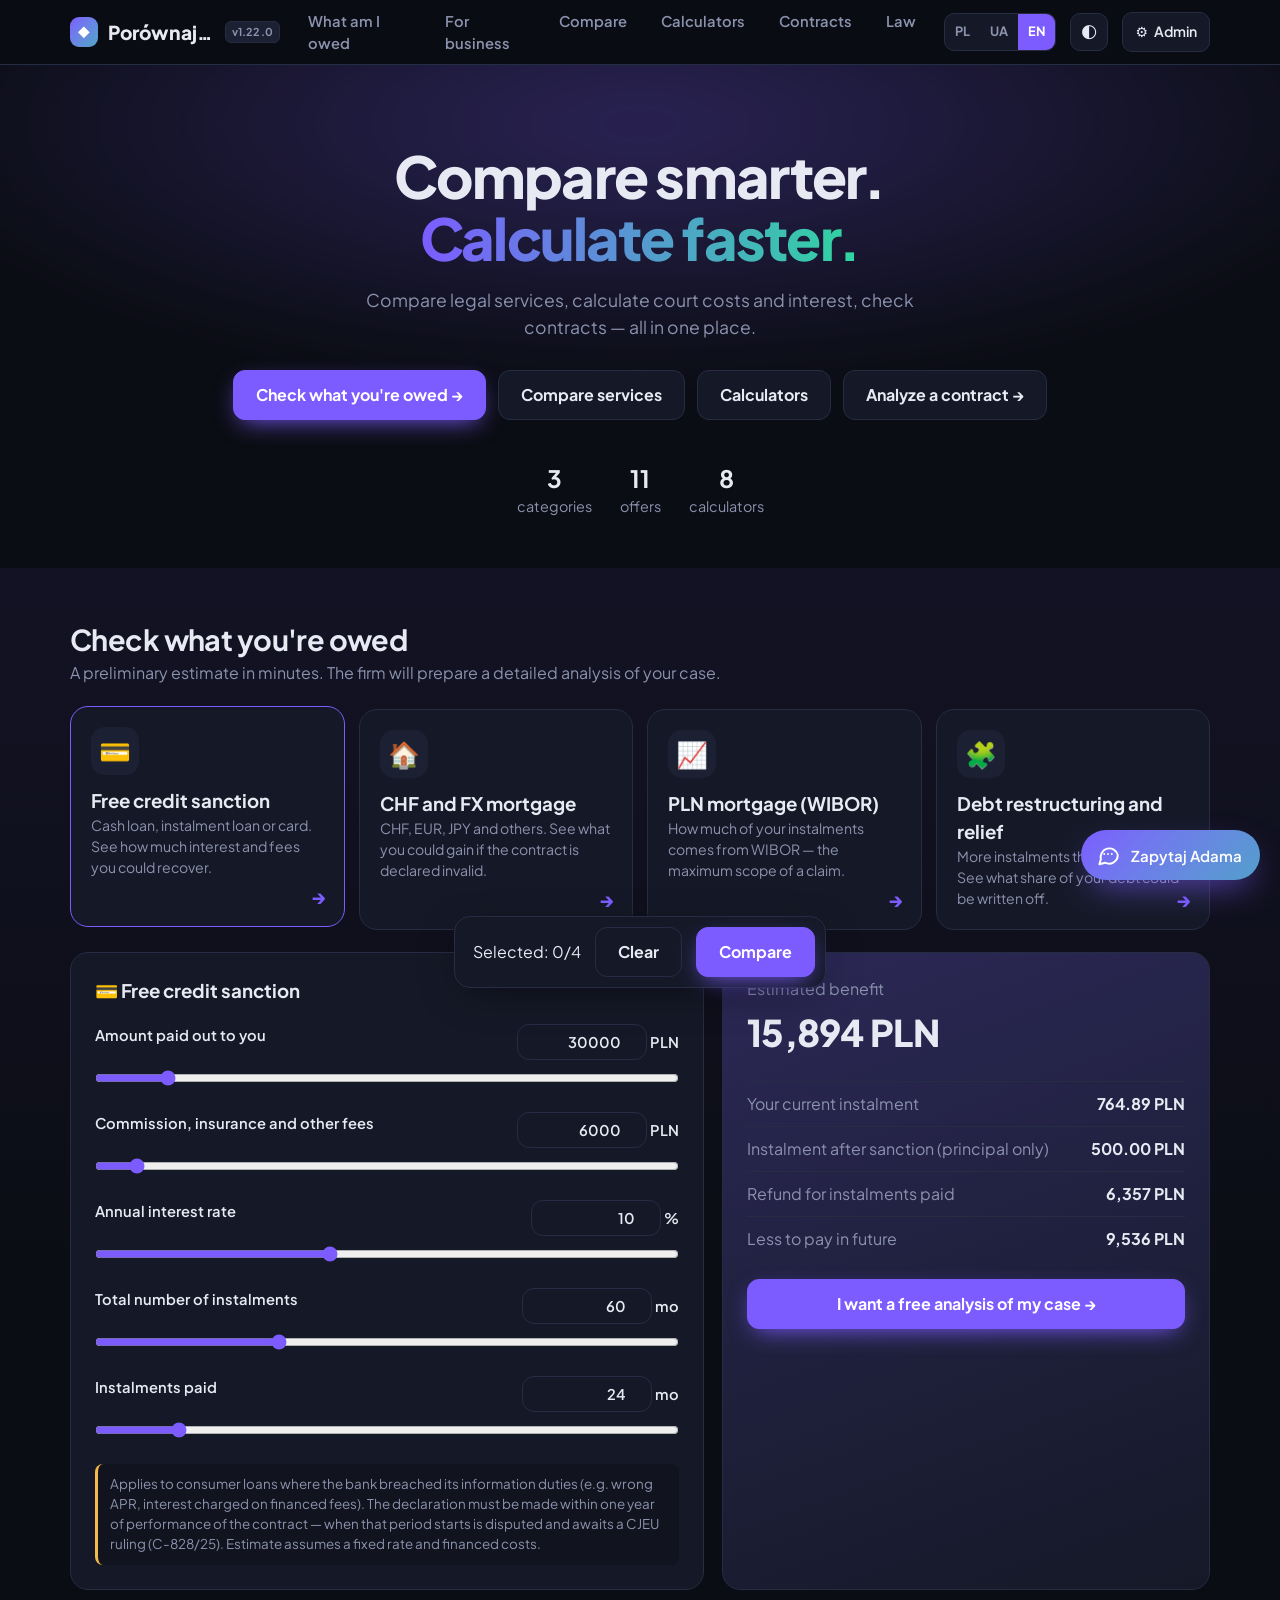
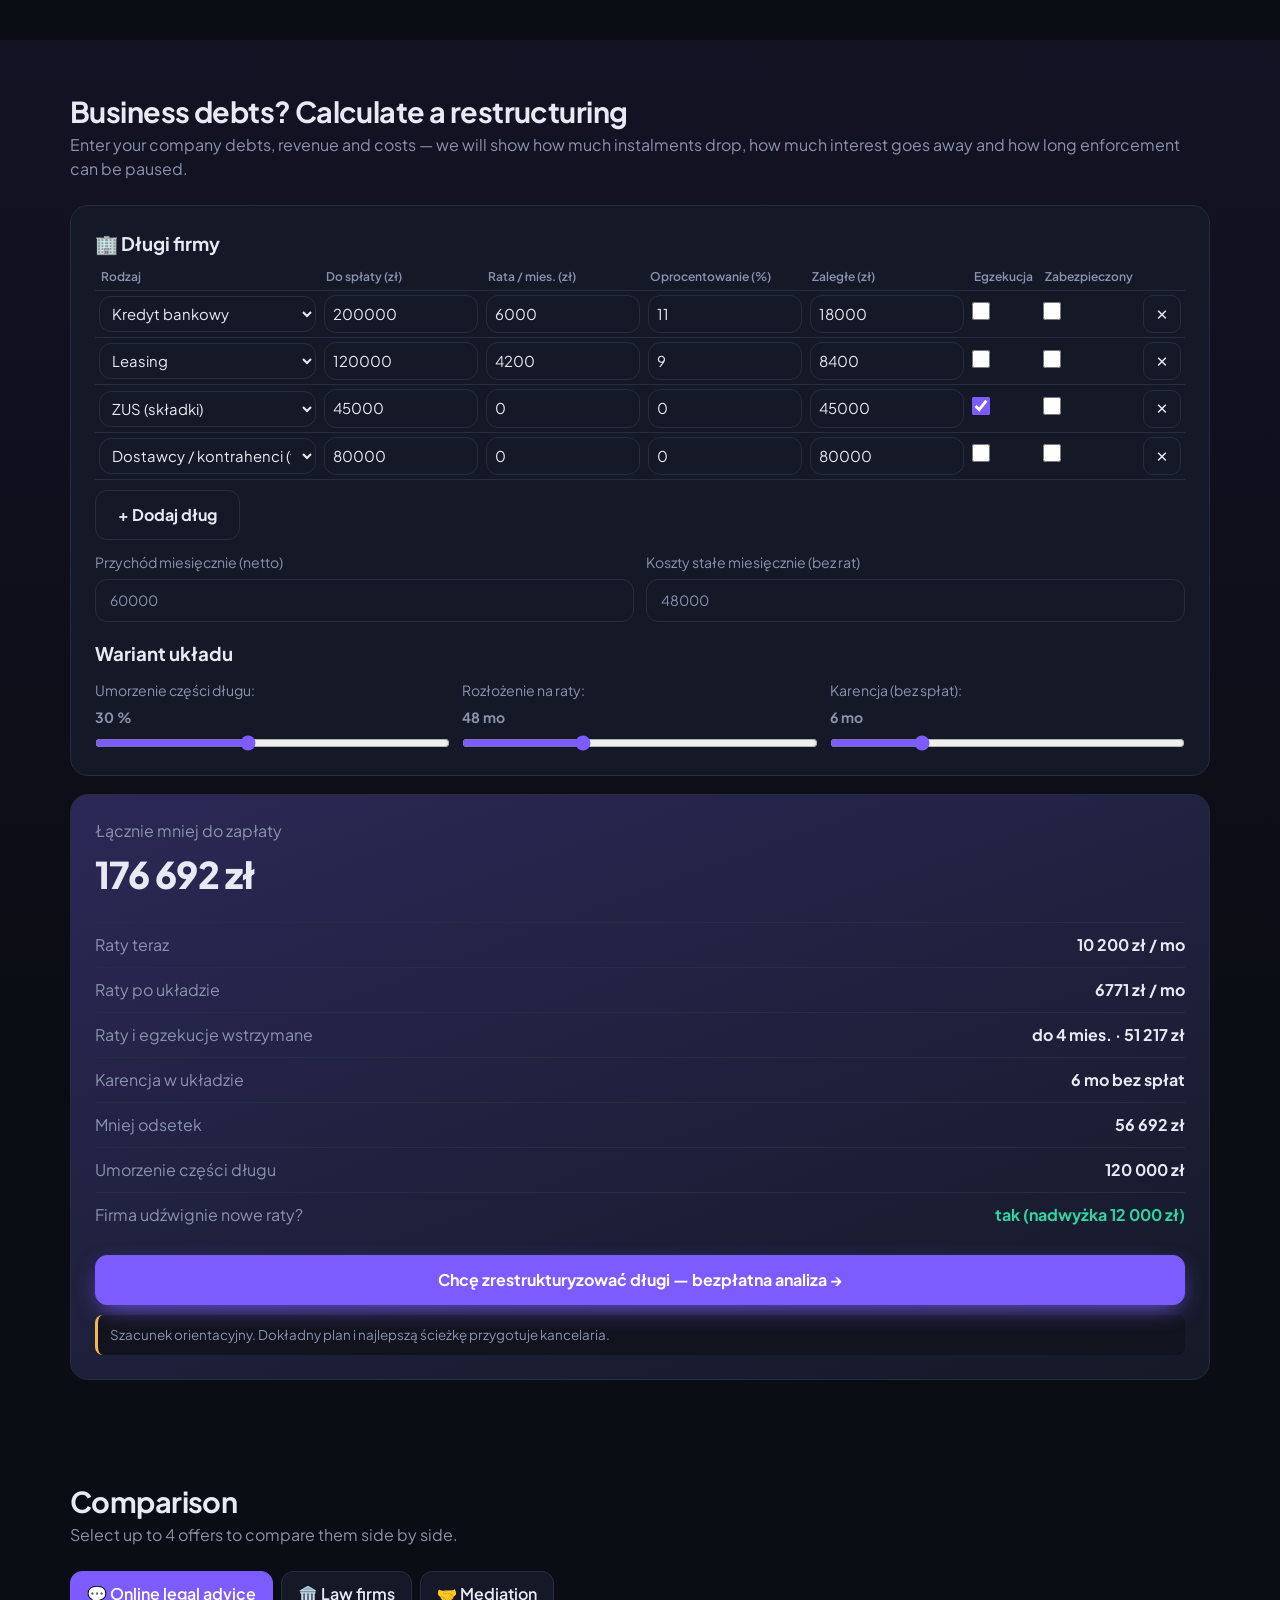
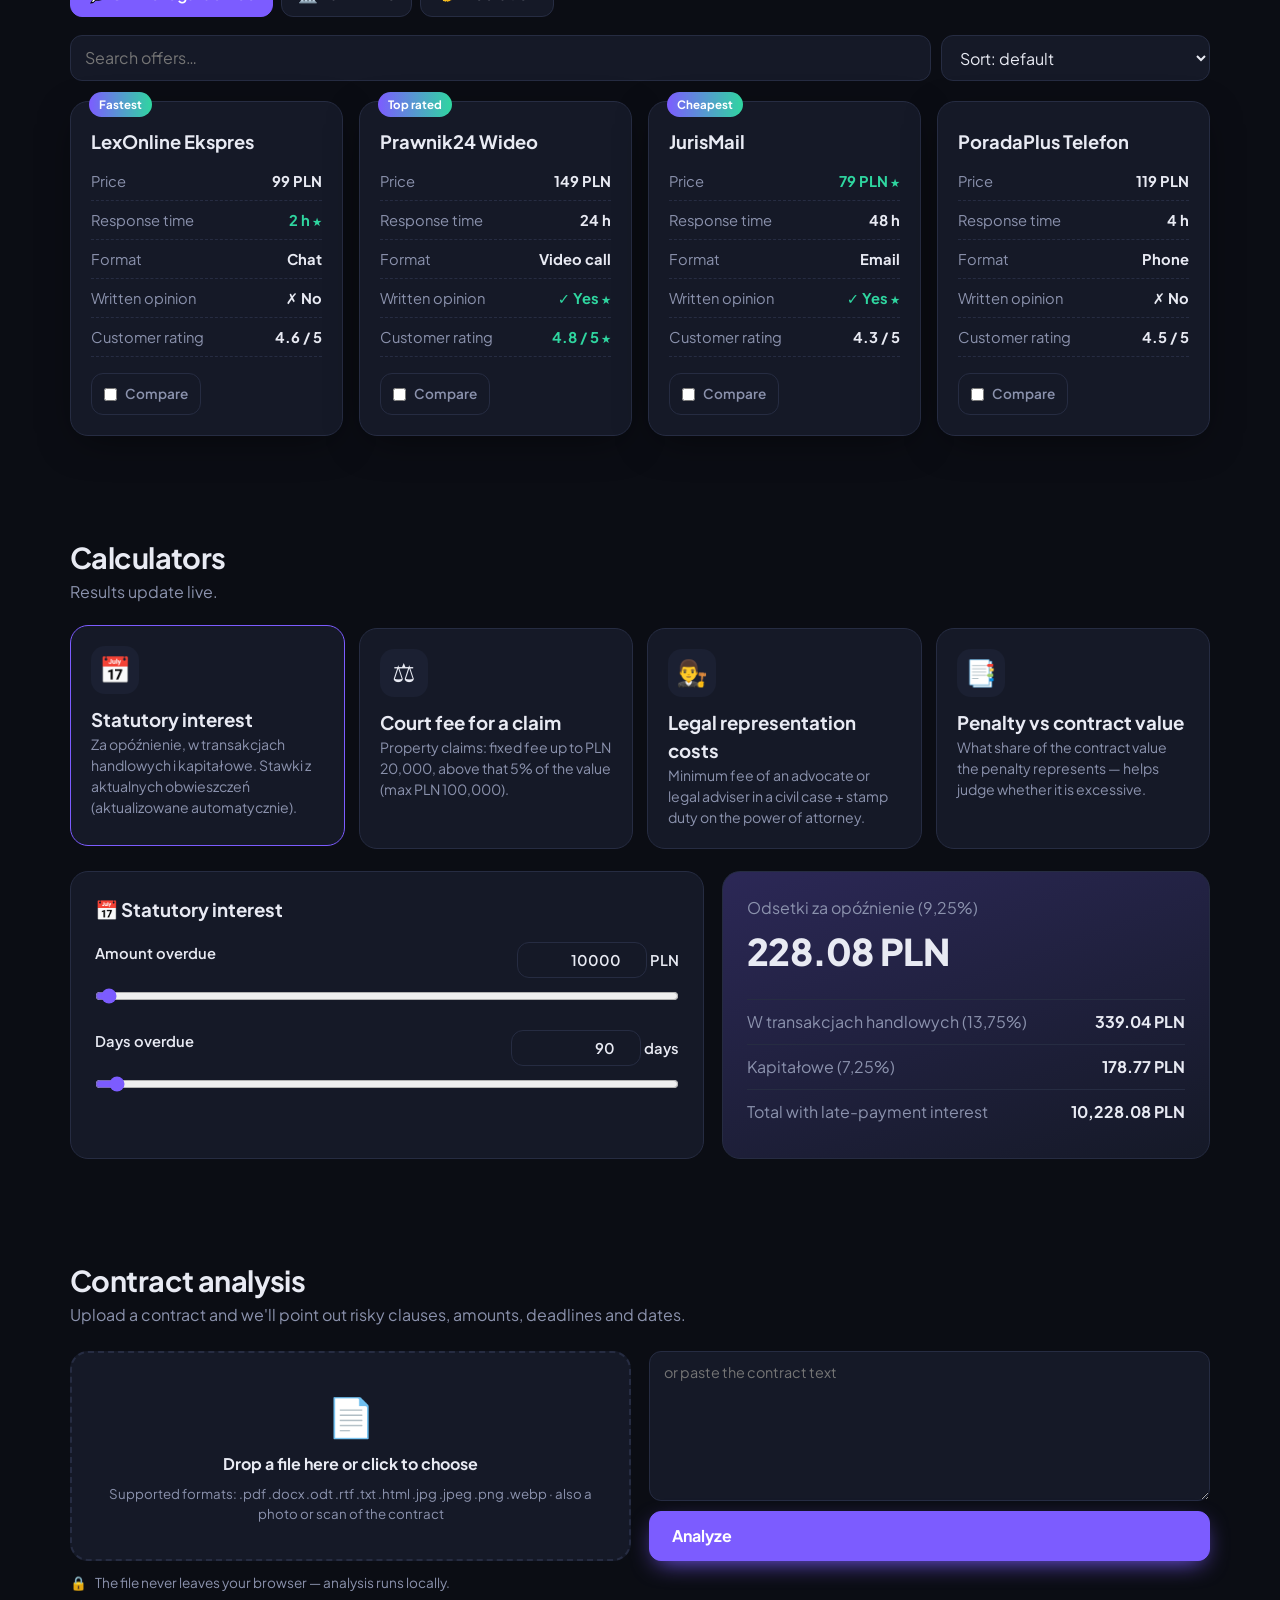
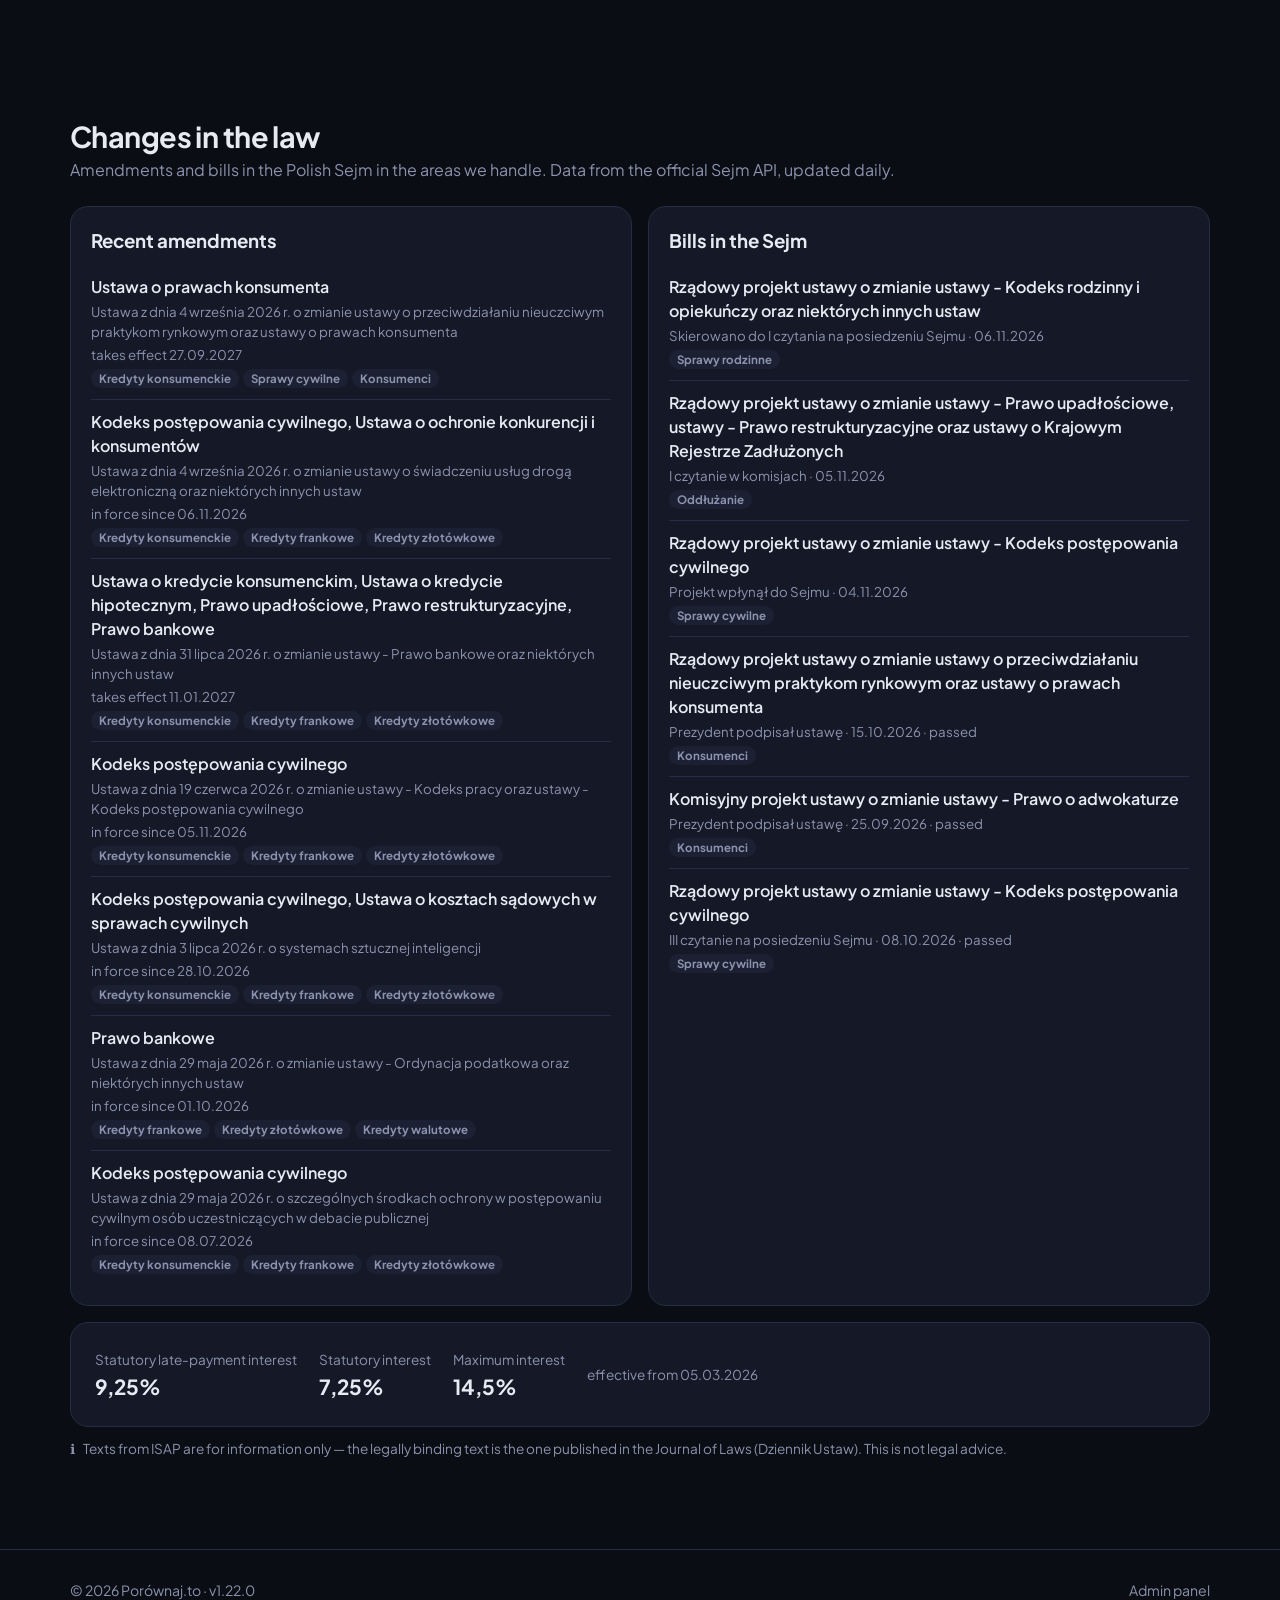
==== commit 36c30648: "v1.22.0 Restrukturyzacja firmy Co-Authored-By: Claude Opus 5.5 <noreply@anthropic.com> Claude-Sessio" ====
--- a/index.html
+++ b/index.html
@@ -207,6 +207,9 @@
 .refund .rgrid{display:grid;grid-template-columns:repeat(auto-fit,minmax(210px,1fr));gap:10px;margin-top:10px}.refund .rgrid label{display:flex;flex-direction:column;gap:4px;font-size:.85rem;color:var(--mut)}
 .refund .rgrid span{display:flex;align-items:center;gap:6px;color:var(--txt)}.refund .rgrid input{width:100%}
 .refund .rcta{margin-top:6px;background:var(--bad);border-color:var(--bad)}.refund .rcta[disabled]{opacity:.5;cursor:not-allowed}.refund .rnote{color:var(--mut);font-size:.8rem;margin-top:8px}
+#firmaCalc{grid-template-columns:1fr}.fpanel{overflow:hidden}.ftw{overflow-x:auto;margin:6px 0 10px}.ftab{width:100%;border-collapse:collapse;min-width:720px}.ftab th{font-size:.75rem;color:var(--mut);text-align:left;font-weight:600;padding:4px 6px}
+.ftab td{padding:4px 4px}.ftab .field{padding:7px 8px;width:100%;min-width:105px}.ftab select.field{min-width:150px}.ftab input[type=checkbox]{width:18px;height:18px;accent-color:var(--accent)}
+.frow2,.frow3{display:grid;grid-template-columns:repeat(auto-fit,minmax(200px,1fr));gap:12px;margin-top:12px}.frow2 label,.frow3 label{display:flex;flex-direction:column;gap:6px;font-size:.88rem;color:var(--mut)}
 .refrow{display:flex;gap:10px;align-items:flex-start;padding:9px 0;border-bottom:1px solid var(--line)}.refrow:last-child{border:0}.refrow i{font-style:normal}.refrow small{display:block;color:var(--mut)}
 @media(max-width:860px){.pgrid{grid-template-columns:1fr}}
 </style>
@@ -217,10 +220,11 @@
   <a class="logo" href="#"><i>◆</i><span id="siteName">…</span><small class="ver-badge notranslate" id="verNav"></small></a>
   <div class="links">
     <a href="#nalezy" class="nav-claims" data-i18n>Co mi się należy</a>
+    <a href="#firma" data-i18n>Dla firm</a>
     <a href="#porownaj" data-i18n>Porównaj</a>
     <a href="#kalkulatory" data-i18n>Kalkulatory</a>
     <a href="#umowy" class="nav-umowy" data-i18n>Umowy</a>
-    <a href="#prawo" class="nav-prawo" data-i18n>Zmiany w prawie</a>
+    <a href="#prawo" class="nav-prawo" data-i18n>Prawo</a>
   </div>
   <div class="lang notranslate" id="lang"></div>
   <button class="icon-btn" id="theme" data-i18n-title="Motyw">🌓</button>
@@ -245,6 +249,11 @@
   <div class="calc" id="ncalc"></div>
 </div></section>
 
+<section id="firma" class="claims-sec"><div class="wrap">
+  <div class="sec-h"><div><h2 data-i18n>Długi firmy? Policz restrukturyzację</h2><p data-i18n>Wpisz długi firmy, przychody i koszty — pokażemy, o ile spadną raty, ile odsetek odpadnie i na jak długo można wstrzymać egzekucję.</p></div></div>
+  <div class="calc" id="firmaCalc"></div>
+</div></section>
+
 <section id="porownaj"><div class="wrap">
   <div class="sec-h"><div><h2 data-i18n>Porównywarka</h2><p data-i18n>Zaznacz do 4 ofert, aby zestawić je obok siebie.</p></div></div>
   <div class="tabs" id="catTabs"></div>
@@ -293,6 +302,7 @@
 
 <script src="prawo.js"></script>
 <script src="umowa-zwrot.js"></script>
+<script src="restrukturyzacja.js"></script>
 <script>
 const $=s=>document.querySelector(s);
 const esc=s=>String(s??'').replace(/[&<>"']/g,c=>({'&':'&amp;','<':'&lt;','>':'&gt;','"':'&quot;',"'":'&#39;'}[c]));
@@ -398,6 +408,7 @@
   initConsent();
   initChatbot();
   initPrawo().catch(e=>console.warn('prawo',e));
+  if(window.FIRMA)FIRMA.render();
 }
 
 /* ---------- chatbot (Adam — asystent prawny, adam/adam.js) ---------- */
@@ -751,7 +762,7 @@
   if(!window.PRAWO||!lastRep)return;const rep=lastRep;let refs=null;try{refs=await PRAWO.contractRefs(text)}catch(e){}
   if(refs)rep.refs=refs.filter(r=>r.lvl!=='ok').slice(0,15).map(r=>({poziom:r.lvl,akt:r.title,uwaga:r.note,fragment:r.label}));
 }
-/* zwrot z umowy: klient widzi czerwony komunikat i kwoty — bez podstaw prawnych */
+/* zwrot z umowy: na stronie komunikat i kwoty; uzasadnienie prawne trafia do CRM ze zgłoszeniem */
 function renderZwrot(text){
   const box=$('#zwrot');if(!box||!window.ZWROT||!lastRep)return;
   const r=ZWROT.evaluate(text,D,compute);lastRep.zw=r;
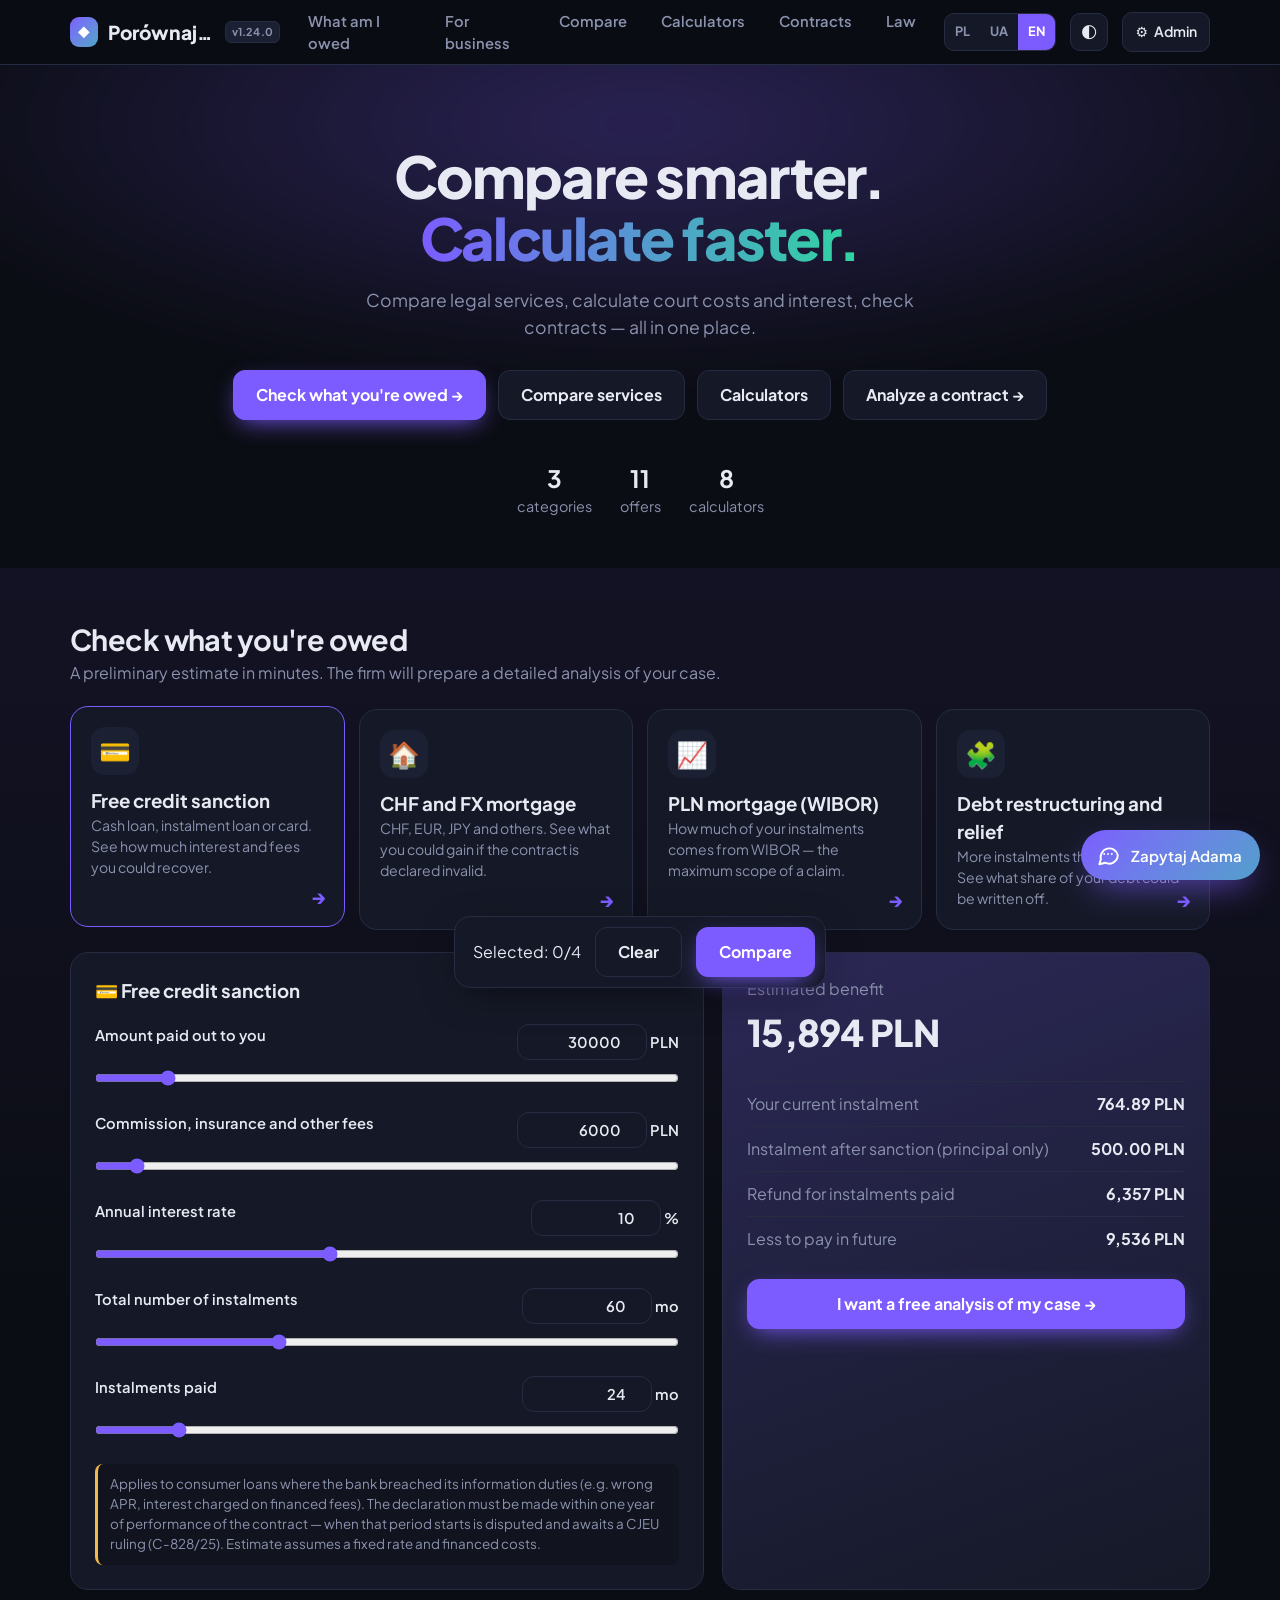
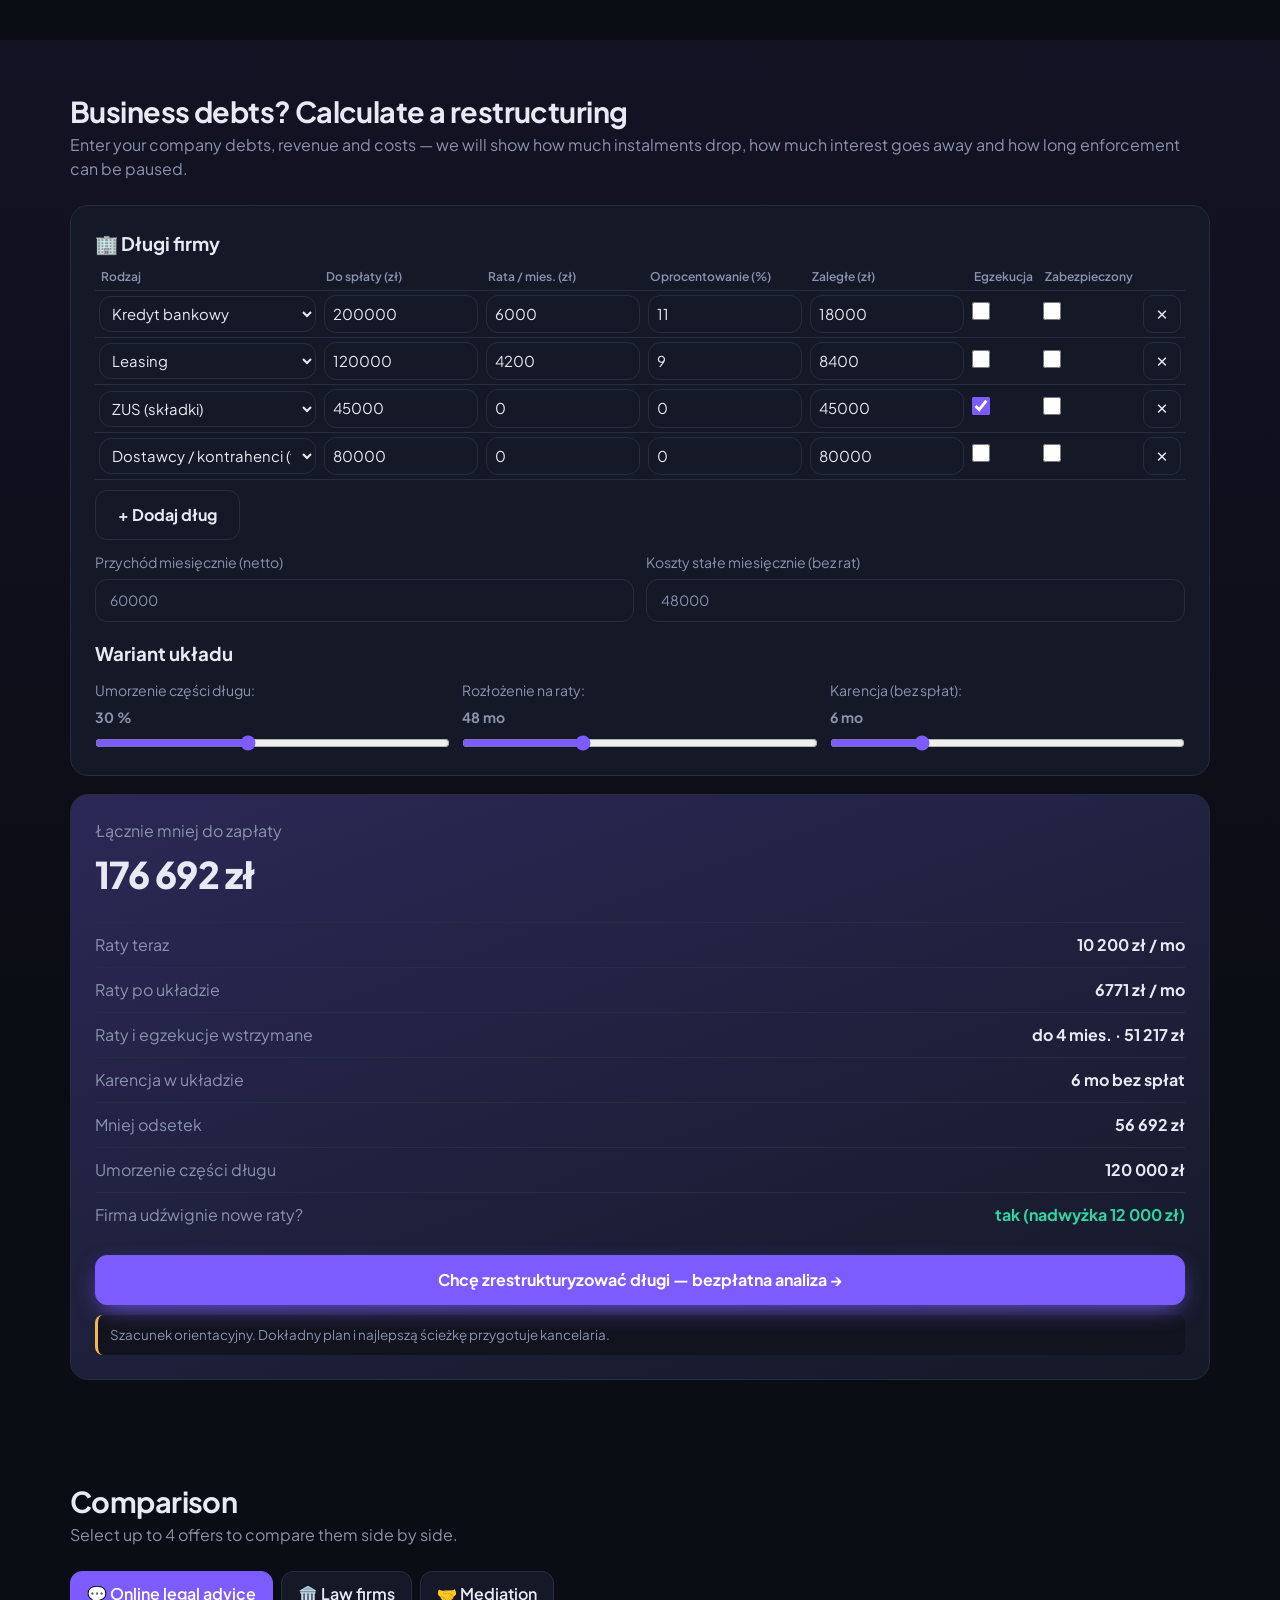
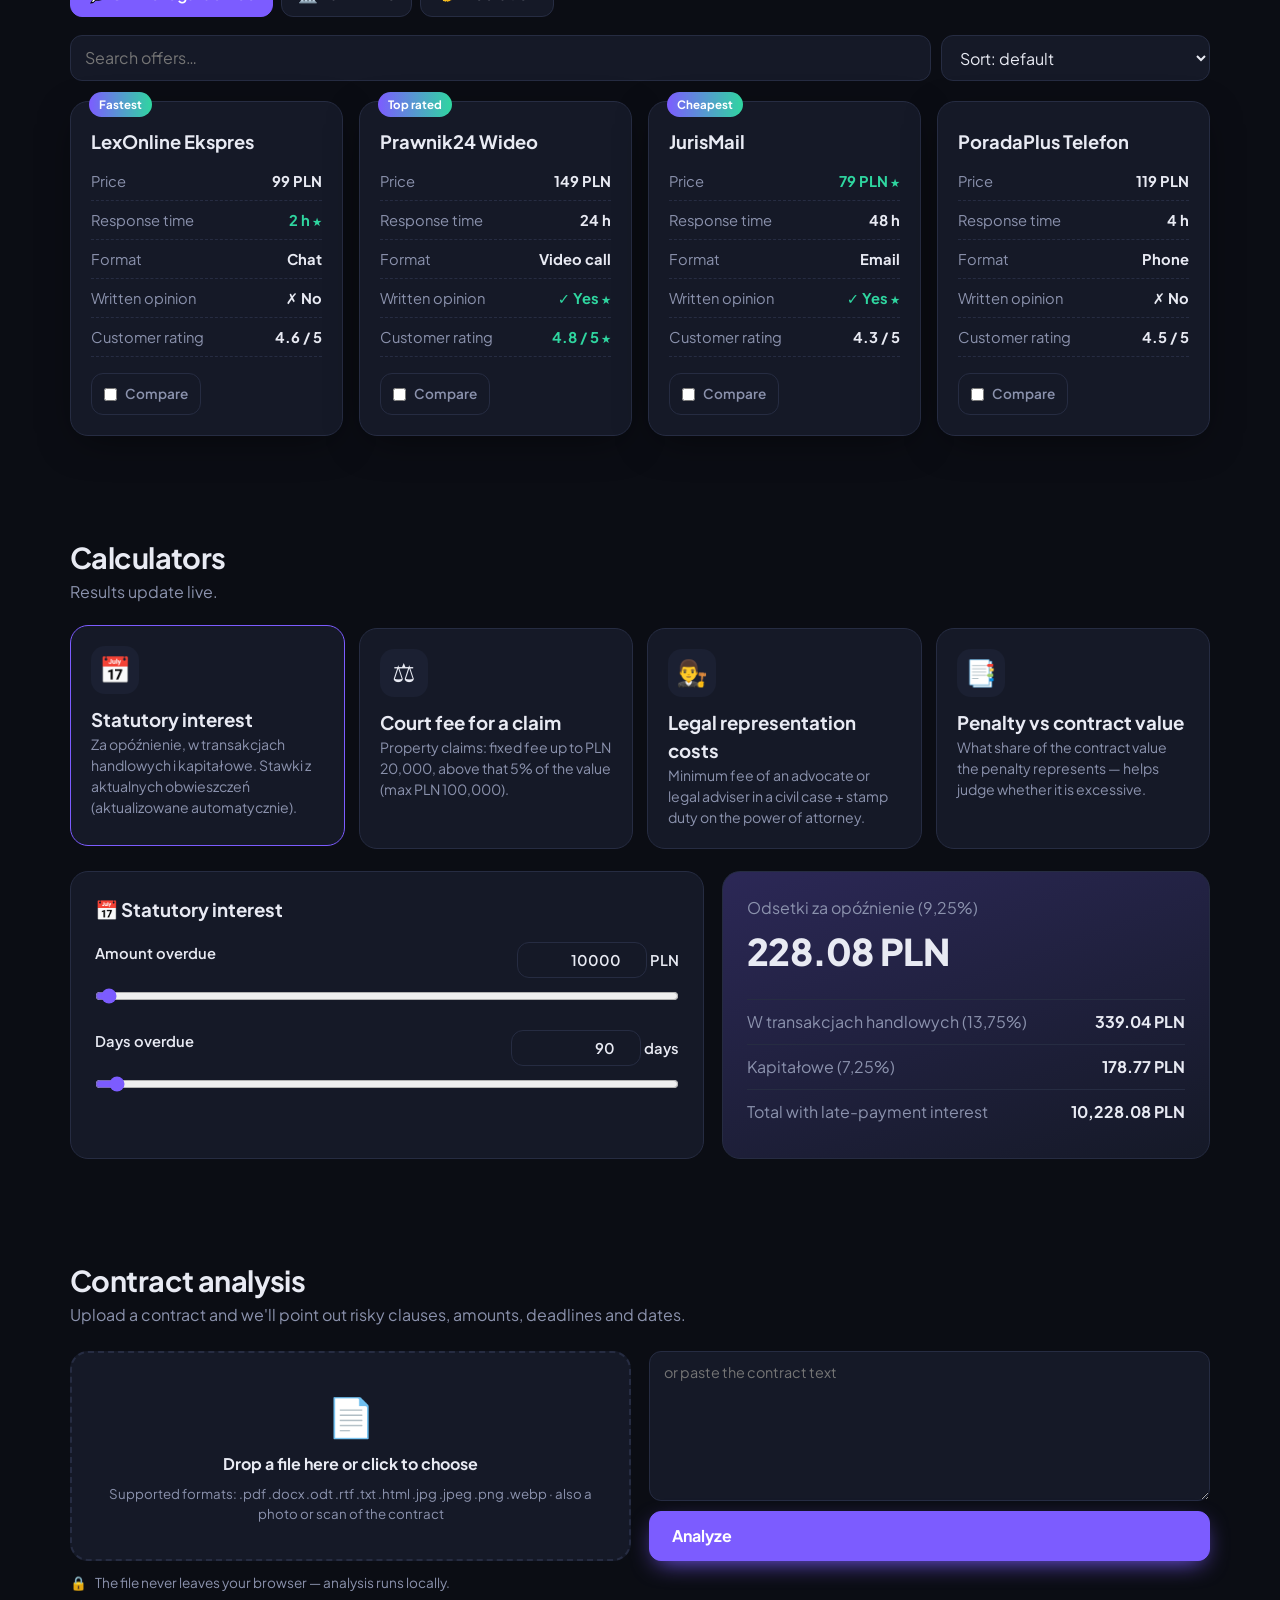
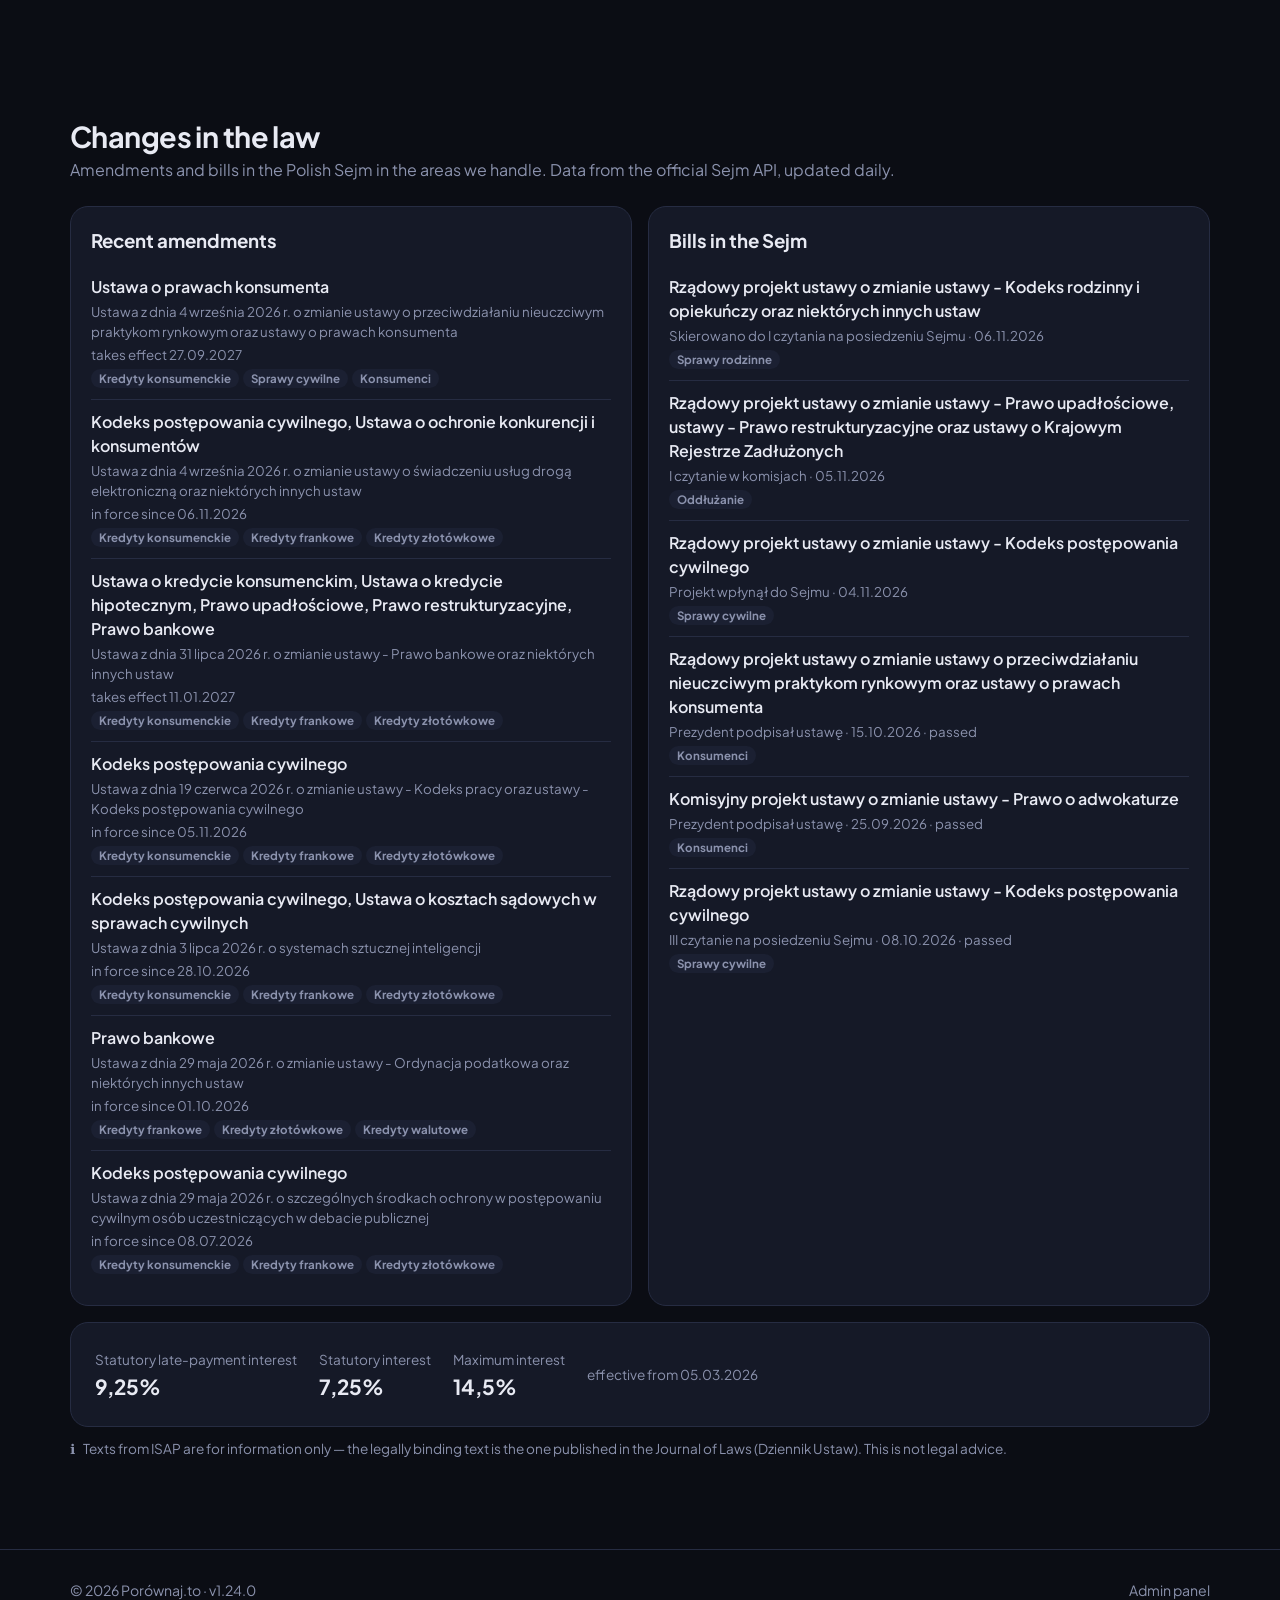
==== commit 513594ae: "v1.24.0 Ustawienia Adama i nowych funkcji w Treściach strony Co-Authored-By: Claude Opus 5.5 <norepl" ====
--- a/index.html
+++ b/index.html
@@ -408,7 +408,8 @@
   initConsent();
   initChatbot();
   initPrawo().catch(e=>console.warn('prawo',e));
-  if(window.FIRMA)FIRMA.render();
+  const F=D.firma||{};$('#firma').style.display=F.enabled===false?'none':'';document.querySelectorAll('a[href="#firma"]').forEach(e=>e.style.display=F.enabled===false?'none':'');
+  if(window.FIRMA&&F.enabled!==false)FIRMA.render(F);
 }
 
 /* ---------- chatbot (Adam — asystent prawny, adam/adam.js) ---------- */
@@ -416,6 +417,7 @@
 function initChatbot(){
   const c=D.site?.chatbot;if(c&&c.enabled===false)return;
   const src=!c?.src||/\/Ilona\//i.test(c.src)?'adam/adam.js':c.src;
+  window.ADAM_CFG=D.adam||null;
   const s=document.createElement('script');s.src=src;s.defer=true;s.dataset.lang=mode==='own'?lang:'pl';document.body.appendChild(s);
 }
 
@@ -572,7 +574,7 @@
   zip:['https://cdnjs.cloudflare.com/ajax/libs/jszip/3.10.1/jszip.min.js','sha384-+mbV2IY1Zk/X1p/nWllGySJSUN8uMs+gUAN10Or95UBH0fpj6GfKgPmgC5EXieXG'],
   // rozpoznawanie tekstu ze skanów (OCR) w przeglądarce — model języka polskiego pobiera się przy pierwszym użyciu
   tess:['https://cdn.jsdelivr.net/npm/tesseract.js@5.1.1/dist/tesseract.min.js','sha384-GJqSu7vueQ9qN0E9yLPb3Wtpd7OrgK8KmYzC8T1IysG1bcvxvIO4qtYR/D3A991F']};
-const IMG=['jpg','jpeg','png','webp'];
+let IMG=['jpg','jpeg','png','webp'];
 const libs={};
 const needLib=([src,sri])=>libs[src]??=new Promise((res,rej)=>{const s=document.createElement('script');s.src=src;s.integrity=sri;s.crossOrigin='anonymous';s.onload=res;s.onerror=()=>{delete libs[src];rej(new Error(t('Nie udało się wczytać pliku.')))};document.head.appendChild(s)});
 /* worker pdf.js nie obsługuje atrybutu integrity — pobieramy go, sprawdzamy odcisk i uruchamiamy z lokalnej kopii */
@@ -587,8 +589,9 @@
   const C=D.contracts;const on=!!C?.enabled;
   $('#umowy').style.display=on?'':'none';document.querySelectorAll('.nav-umowy').forEach(e=>e.style.display=on?'':'none');
   if(!on)return;
-  const f=[...new Set([...(C.formats||[]),...IMG])];$('#fmts').textContent=f.map(x=>'.'+x).join(' ')+' · '+t('także zdjęcie lub skan umowy');
-  $('#file').accept=f.map(x=>'.'+x).join(',')+',image/*';
+  if(C.ocr===false)IMG=[];
+  const f=[...new Set([...(C.formats||[]),...IMG])];$('#fmts').textContent=f.map(x=>'.'+x).join(' ')+(IMG.length?' · '+t('także zdjęcie lub skan umowy'):'');
+  $('#file').accept=f.map(x=>'.'+x).join(',')+(IMG.length?',image/*':'');
   if(lastRep)renderReport(lastRep);
 }
 const dz=$('#drop');
@@ -765,17 +768,18 @@
 /* zwrot z umowy: na stronie komunikat i kwoty; uzasadnienie prawne trafia do CRM ze zgłoszeniem */
 function renderZwrot(text){
   const box=$('#zwrot');if(!box||!window.ZWROT||!lastRep)return;
+  const ZW=D.zwrot||{};if(ZW.enabled===false){box.innerHTML='';return}
   const r=ZWROT.evaluate(text,D,compute);lastRep.zw=r;
-  if(!r||!r.kwalifikuje||!r.calc){box.innerHTML='';return}
+  if(!r||!r.kwalifikuje||!r.calc||ZW[r.typ]===false){box.innerHTML='';return}
   const c=r.calc,vals={...r.vals},OL=x=>window.PRAWO?PRAWO.odsLabel(x):x;
   const miss0=c.inputs.some(i=>!Number.isFinite(vals[i.key]));
   box.innerHTML=`<div class="refund">
-    <div class="rhead">⚠️ <b>${esc(t('W Twojej umowie wykryliśmy klauzule abuzywne (niedozwolone zapisy).'))}</b><br>${esc(t('Kwalifikujesz się do zwrotu pieniędzy.'))}</div>
+    <div class="rhead">⚠️ <b>${esc(t(ZW.naglowek||'W Twojej umowie wykryliśmy klauzule abuzywne (niedozwolone zapisy).'))}</b><br>${esc(t(ZW.podtytul||'Kwalifikujesz się do zwrotu pieniędzy.'))}</div>
     <div class="rres"></div>
     <details class="rdata" ${miss0?'open':''}><summary>${esc(t(miss0?'Uzupełnij dane z umowy':'Sprawdź dane odczytane z umowy'))}</summary>
       <div class="rgrid">${c.inputs.map(i=>`<label>${esc(t(i.label))}<span><input class="field" type="number" step="any" data-zk="${esc(i.key)}" value="${vals[i.key]??''}" placeholder="${esc(t('wpisz'))}"> ${esc(t(i.unit||''))}</span></label>`).join('')}</div></details>
-    <button class="btn pri rcta">${esc(t('Chcę odzyskać pieniądze — bezpłatna analiza →'))}</button>
-    <p class="rnote">${esc(t('Szacunek na podstawie treści umowy. Dokładną kwotę bezpłatnie ustali kancelaria.'))}</p></div>`;
+    <button class="btn pri rcta">${esc(t(ZW.cta||'Chcę odzyskać pieniądze — bezpłatna analiza →'))}</button>
+    <p class="rnote">${esc(t(ZW.nota||'Szacunek na podstawie treści umowy. Dokładną kwotę bezpłatnie ustali kancelaria.'))}</p></div>`;
   const upd=()=>{
     const miss=c.inputs.some(i=>!Number.isFinite(vals[i.key]));
     const out=miss?null:compute(c,Object.fromEntries(c.inputs.map(i=>[i.key,vals[i.key]]))),main=out&&(out.find(o=>o.main)||out[0]);
@@ -792,18 +796,19 @@
 const PCAT={SKD:'Kredyty konsumenckie',CHF:'Kredyty frankowe',PLN:'Kredyty złotówkowe',FX:'Kredyty walutowe',RST:'Oddłużanie',ROD:'Sprawy rodzinne',CIV:'Sprawy cywilne',INNE:'Konsumenci'};
 async function initPrawo(){
   if(!window.PRAWO)return;
+  const ZP=D.zmianyPrawa||{};document.querySelectorAll('.nav-prawo').forEach(e=>e.style.display=ZP.enabled===false?'none':'');
   await PRAWO.loadOds();if(typeof renderCalcs==='function'){Object.keys(BOX).forEach(k=>{if(BOX[k].cur&&$(BOX[k].panel).querySelector('.resv'))calcBox(k)})}
   const [z,p,o]=await Promise.allSettled([PRAWO.load('zmiany'),PRAWO.load('projekty'),PRAWO.load('odsetki'),PRAWO.acts()]);
   const Z=[],byEli={};(z.value?.zmiany||[]).forEach(x=>{const y=byEli[x.eli];if(y){if(!y.nazwa.includes(x.nazwa))y.nazwa+=', '+x.nazwa;y.kategorie=[...new Set([...y.kategorie,...x.kategorie])]}else{byEli[x.eli]={...x};Z.push(byEli[x.eli])}}); // jedna ustawa zmieniająca kilka obserwowanych — jeden wpis
   const PR=p.value?.projekty||[],O=o.value;
-  if(!Z.length&&!PR.length&&!O)return;
+  if(ZP.enabled===false||(!Z.length&&!PR.length&&!O))return;
   const d=PRAWO.fmtD,tags=ks=>[...new Set((ks||[]).map(k=>PCAT[k]||k))].slice(0,3).map(x=>`<span class="ptag">${esc(t(x))}</span>`).join('');
   const recent=new Date(Date.now()-30*864e5).toISOString().slice(0,10),today=new Date().toISOString().slice(0,10);
-  $('#przm').innerHTML=Z.slice(0,7).map(x=>`<div class="pitem"><a href="${esc(PRAWO.isapUrl(x.eli))}" target="_blank" rel="noopener">${esc(x.nazwa)}</a><small>${esc(x.tytul)}</small><small>${x.wejscie?(x.wejscie>today?esc(t('wejdzie w życie'))+' ':esc(t('w życie od'))+' ')+d(x.wejscie):''}</small>${(x.wykryto||'')>=recent?`<span class="ptag new">${esc(t('nowe'))}</span>`:''}${tags(x.kategorie)}</div>`).join('')||`<div class="pitem"><small>${esc(t('Brak nowelizacji w ostatnim czasie.'))}</small></div>`;
-  $('#prpr').innerHTML=PR.slice(0,6).map(x=>`<div class="pitem"><a href="${esc(x.url)}" target="_blank" rel="noopener">${esc(x.tytul)}</a><small>${x.etap?esc(x.etap)+' · '+d(x.etap_data):''}${x.uchwalony?' · '+esc(t('uchwalony')):''}</small>${tags(x.kategorie)}</div>`).join('')||`<div class="pitem"><small>${esc(t('Brak projektów w tej chwili.'))}</small></div>`;
+  $('#przm').innerHTML=Z.slice(0,ZP.zmian||7).map(x=>`<div class="pitem"><a href="${esc(PRAWO.isapUrl(x.eli))}" target="_blank" rel="noopener">${esc(x.nazwa)}</a><small>${esc(x.tytul)}</small><small>${x.wejscie?(x.wejscie>today?esc(t('wejdzie w życie'))+' ':esc(t('w życie od'))+' ')+d(x.wejscie):''}</small>${(x.wykryto||'')>=recent?`<span class="ptag new">${esc(t('nowe'))}</span>`:''}${tags(x.kategorie)}</div>`).join('')||`<div class="pitem"><small>${esc(t('Brak nowelizacji w ostatnim czasie.'))}</small></div>`;
+  $('#prpr').innerHTML=PR.slice(0,ZP.projektow||6).map(x=>`<div class="pitem"><a href="${esc(x.url)}" target="_blank" rel="noopener">${esc(x.tytul)}</a><small>${x.etap?esc(x.etap)+' · '+d(x.etap_data):''}${x.uchwalony?' · '+esc(t('uchwalony')):''}</small>${tags(x.kategorie)}</div>`).join('')||`<div class="pitem"><small>${esc(t('Brak projektów w tej chwili.'))}</small></div>`;
   const od=O?.opoznienie,kp=O?.kapitalowe;
   $('#prods').innerHTML=O?`<div><span>${esc(t('Odsetki ustawowe za opóźnienie'))}</span><br><b>${esc(String(od?.stawka??'—').replace('.',','))}%</b></div><div><span>${esc(t('Odsetki ustawowe'))}</span><br><b>${esc(String(kp?.stawka??'—').replace('.',','))}%</b></div><div><span>${esc(t('Odsetki maksymalne'))}</span><br><b>${esc(String(PRAWO.ods.ODS_MAX).replace('.',','))}%</b></div><div><span>${od?.od?esc(t('obowiązują od'))+' '+d(od.od):''}</span></div>`:'';
-  $('#prods').style.display=O?'':'none';
+  $('#prods').style.display=O&&ZP.odsetki!==false?'':'none';
   $('#prawo').style.display='';
 }
 
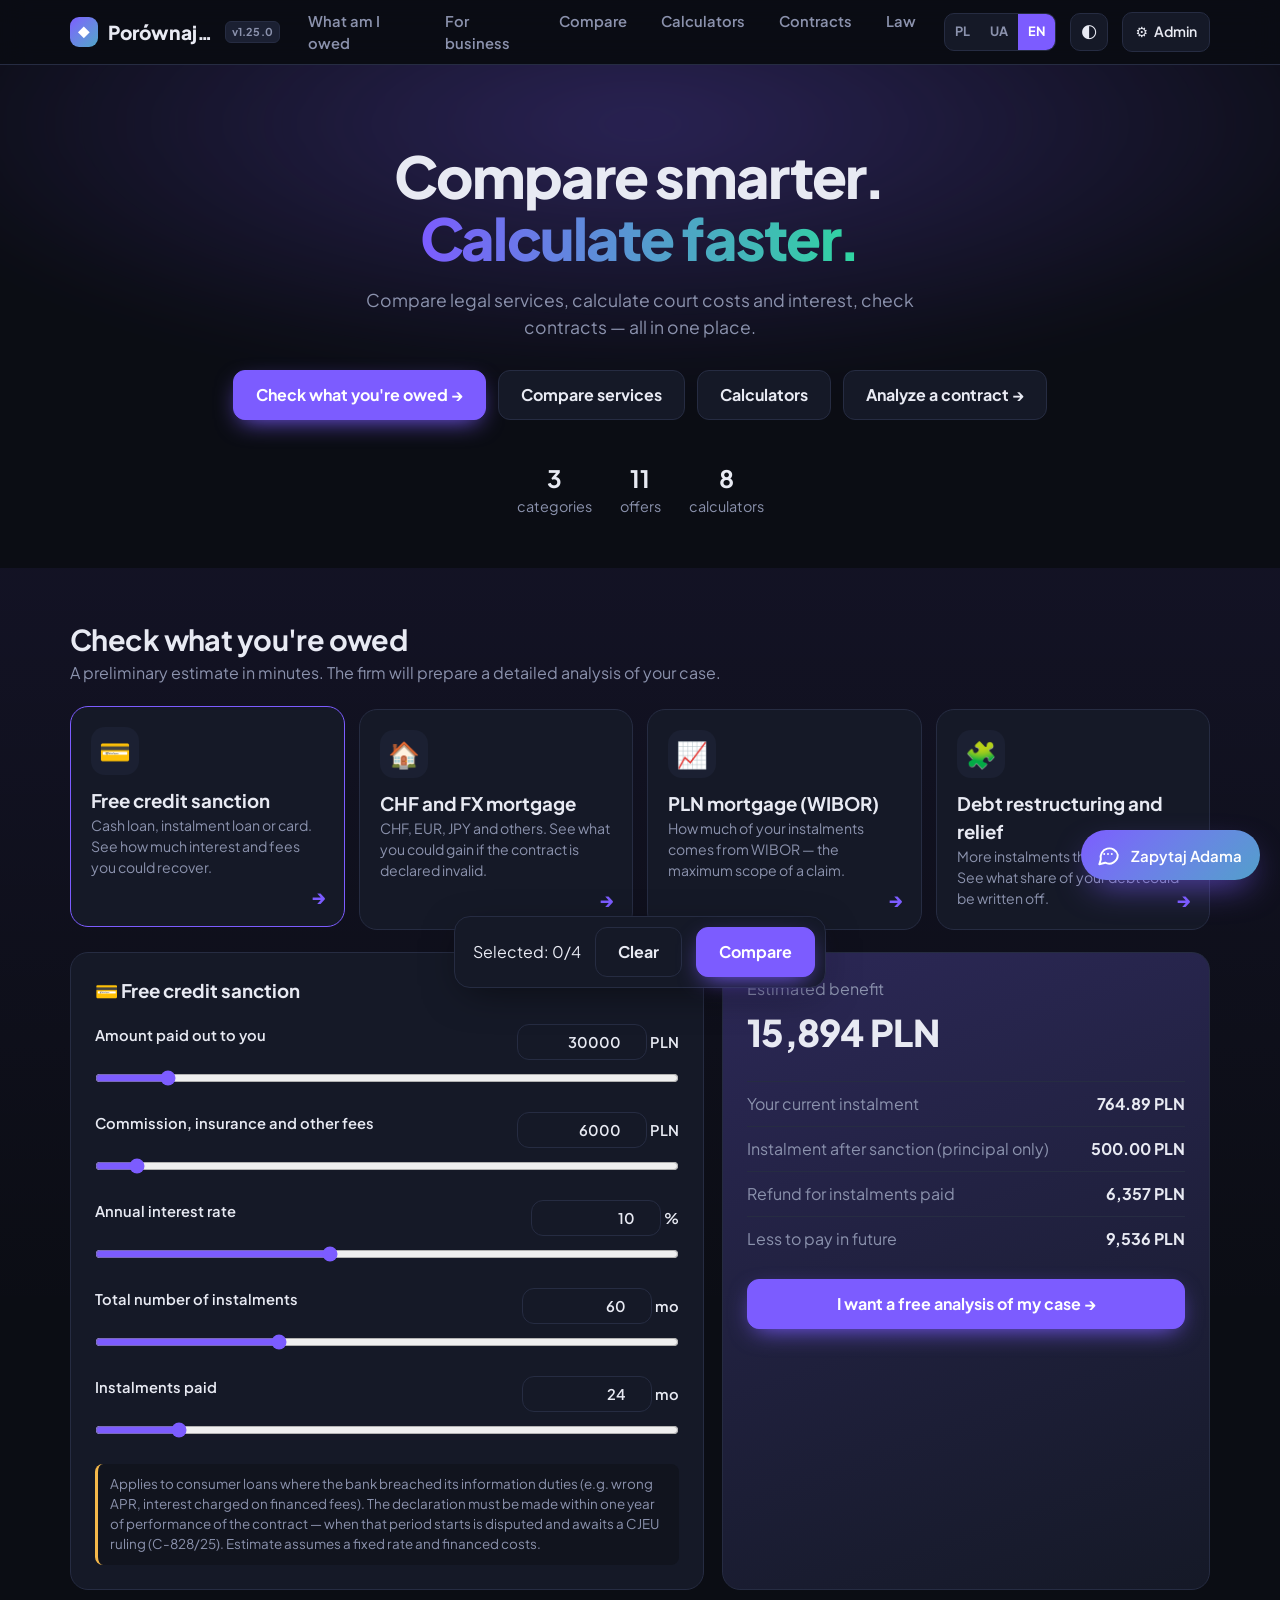
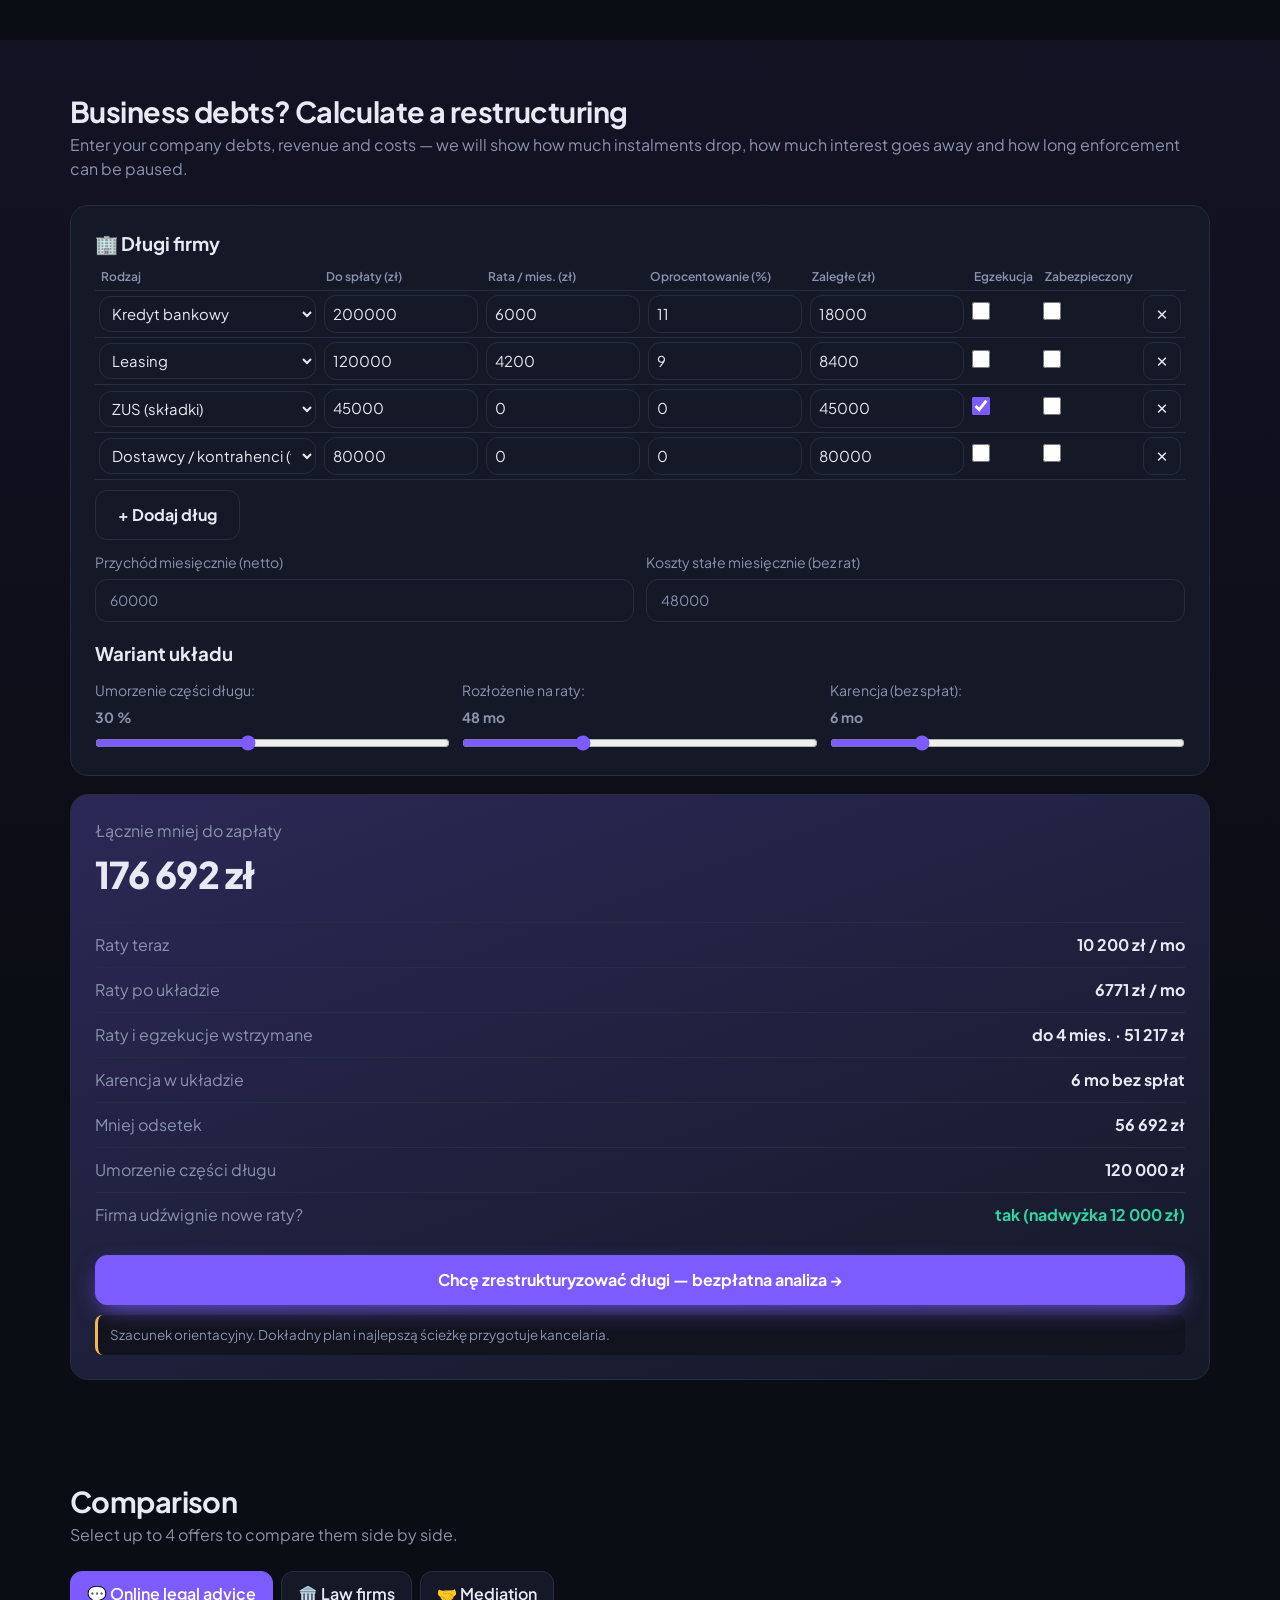
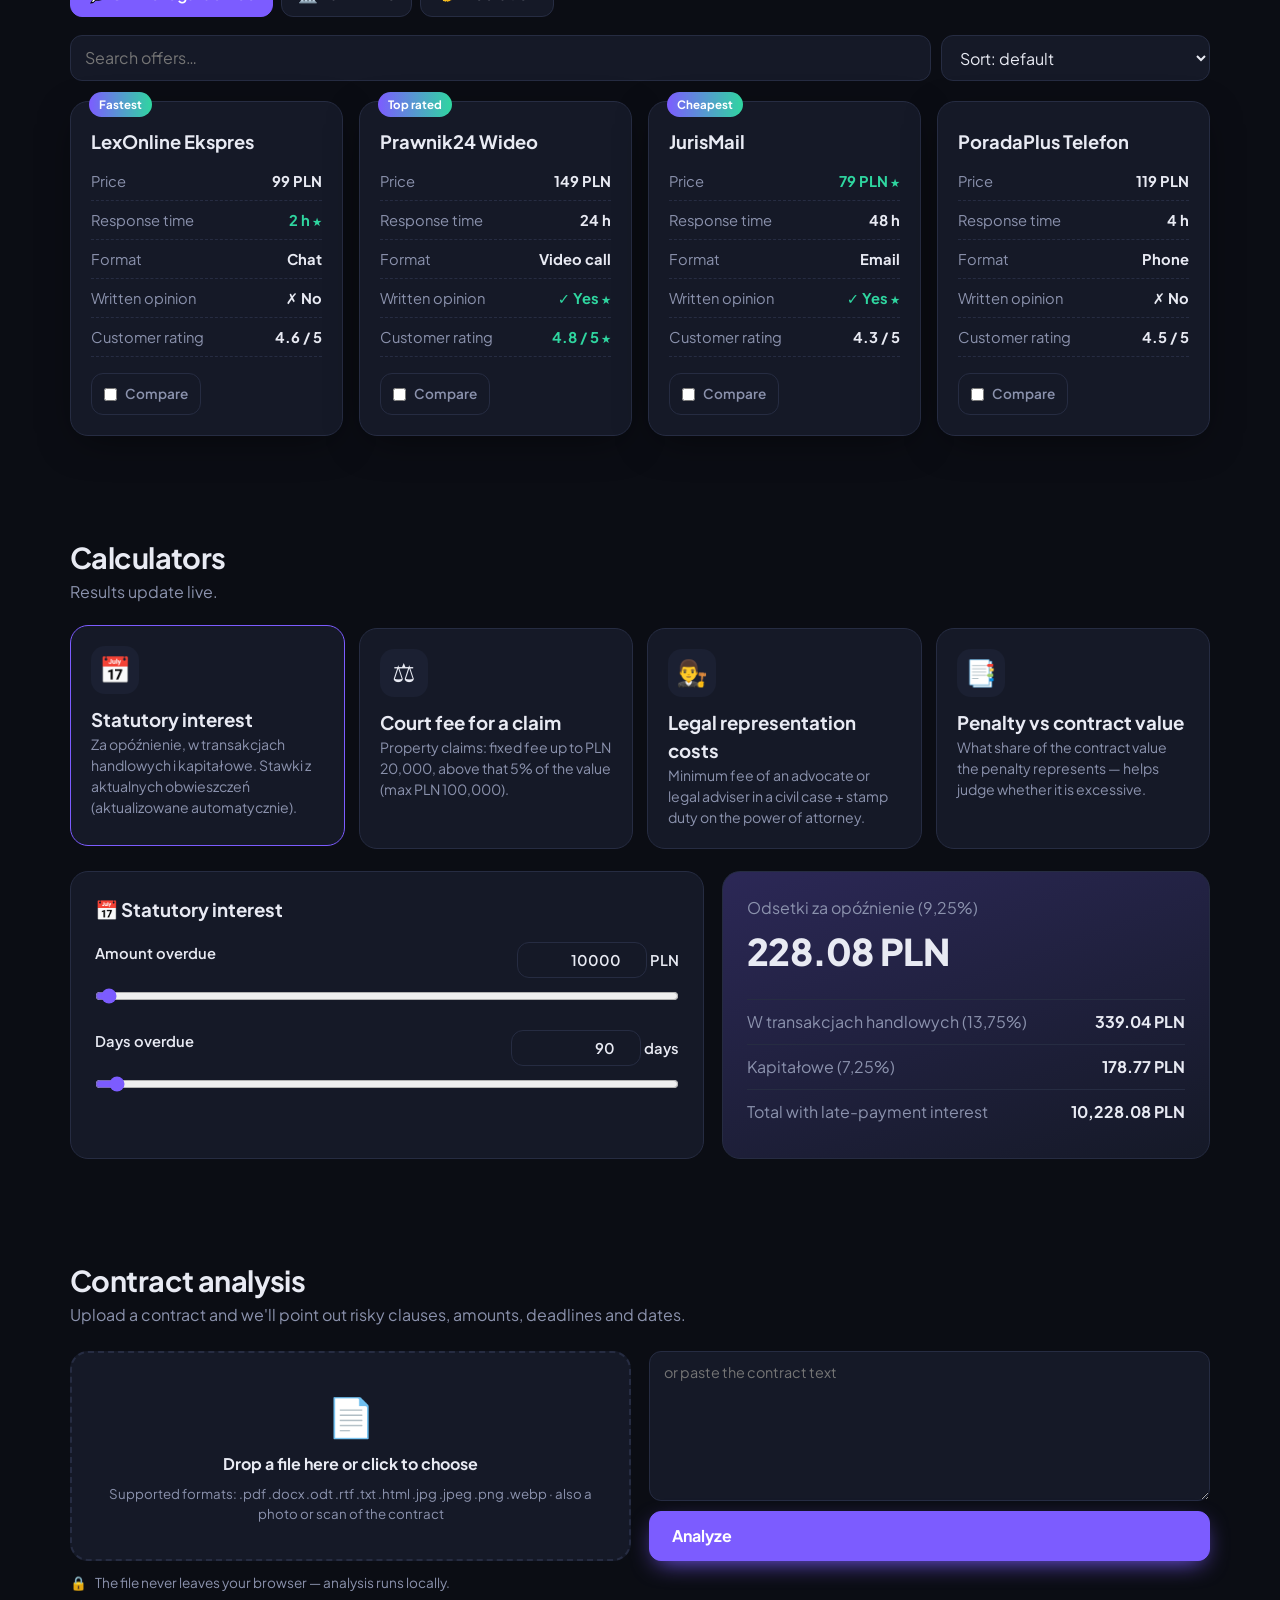
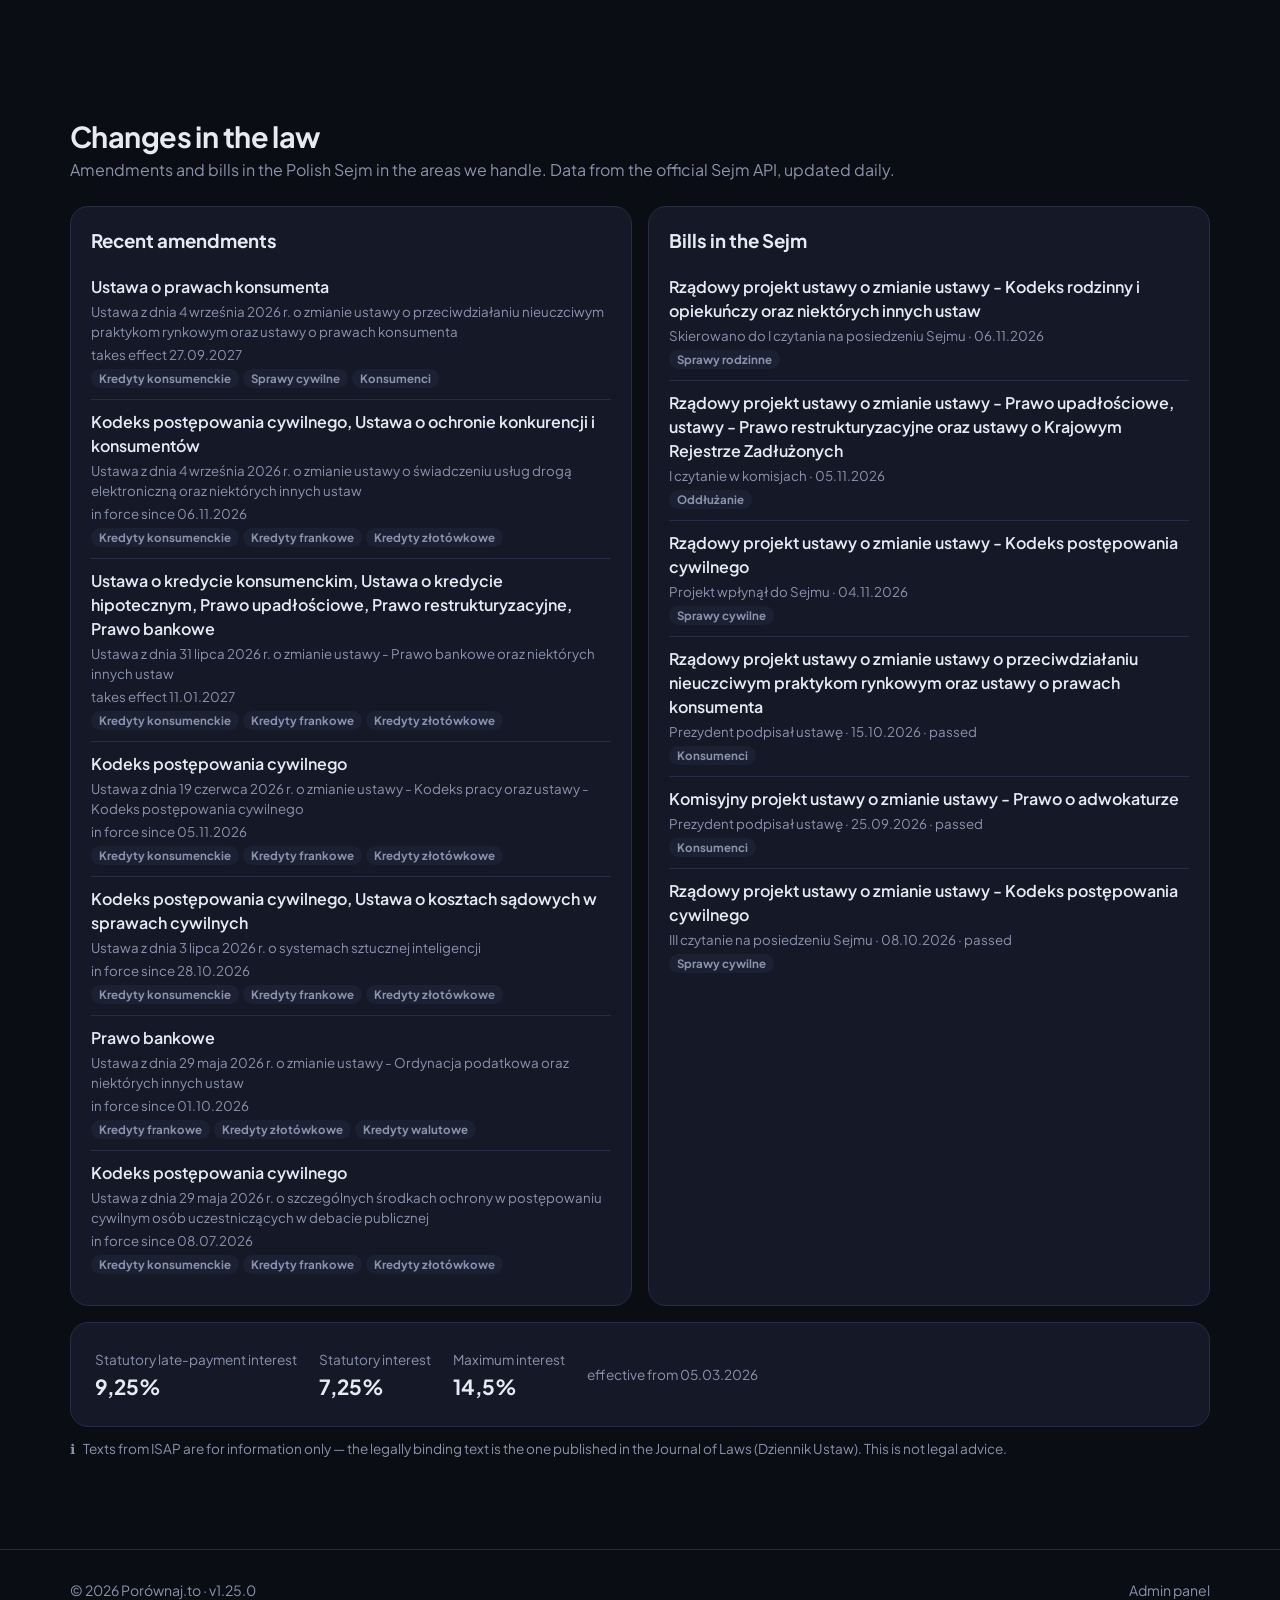
==== commit 55f0c1c1: "v1.25.0 Zakładki w grupach, ustawienia techniczne Co-Authored-By: Claude Opus 5.5 <noreply@anthropic" ====
--- a/index.html
+++ b/index.html
@@ -210,6 +210,7 @@
 #firmaCalc{grid-template-columns:1fr}.fpanel{overflow:hidden}.ftw{overflow-x:auto;margin:6px 0 10px}.ftab{width:100%;border-collapse:collapse;min-width:720px}.ftab th{font-size:.75rem;color:var(--mut);text-align:left;font-weight:600;padding:4px 6px}
 .ftab td{padding:4px 4px}.ftab .field{padding:7px 8px;width:100%;min-width:105px}.ftab select.field{min-width:150px}.ftab input[type=checkbox]{width:18px;height:18px;accent-color:var(--accent)}
 .frow2,.frow3{display:grid;grid-template-columns:repeat(auto-fit,minmax(200px,1fr));gap:12px;margin-top:12px}.frow2 label,.frow3 label{display:flex;flex-direction:column;gap:6px;font-size:.88rem;color:var(--mut)}
+#serwisBar{position:relative;z-index:60;background:#f5b84a;color:#1a1300;text-align:center;font-weight:700;padding:8px 16px;font-size:.92rem}
 .refrow{display:flex;gap:10px;align-items:flex-start;padding:9px 0;border-bottom:1px solid var(--line)}.refrow:last-child{border:0}.refrow i{font-style:normal}.refrow small{display:block;color:var(--mut)}
 @media(max-width:860px){.pgrid{grid-template-columns:1fr}}
 </style>
@@ -408,6 +409,7 @@
   initConsent();
   initChatbot();
   initPrawo().catch(e=>console.warn('prawo',e));
+  const SV=D.serwis||{};let sb=document.getElementById('serwisBar');if(SV.enabled){if(!sb){sb=document.createElement('div');sb.id='serwisBar';document.body.prepend(sb)}sb.textContent='🚧 '+t(SV.tekst||'Trwają prace serwisowe.')}else if(sb)sb.remove();
   const F=D.firma||{};$('#firma').style.display=F.enabled===false?'none':'';document.querySelectorAll('a[href="#firma"]').forEach(e=>e.style.display=F.enabled===false?'none':'');
   if(window.FIRMA&&F.enabled!==false)FIRMA.render(F);
 }
@@ -529,6 +531,7 @@
 
 /* ---------- zgłoszenie sprawy (lead) ---------- */
 function openLead(c,vals,extra){
+  if(D.serwis?.enabled&&D.serwis.blokujFormularz!==false){$('#lBody').innerHTML=`<div class="lok"><div class="big">🚧</div><h3>${esc(t('Formularz chwilowo niedostępny'))}</h3><p style="color:var(--mut);margin-top:8px">${esc(t('Trwają prace serwisowe. Spróbuj ponownie później albo zadzwoń do kancelarii.'))}</p></div>`;$('#lead').classList.add('show');return}
   const L=D.leads||{},out=compute(c,vals),main=out.find(o=>o.main)||out[0];
   const mail=L.mode==='email'&&L.email,sb=!mail&&L.supabaseUrl&&L.supabaseKey;
   $('#lBody').innerHTML=`<form class="lform" id="lForm">
@@ -635,7 +638,7 @@
     for(let i=1;i<=pdf.numPages;i++){const c=await (await pdf.getPage(i)).getTextContent();out.push(c.items.map(x=>x.str+(x.hasEOL?'\n':' ')).join(''))}
     const txt=out.join('\n\n').replace(/(\p{L})-\n(\p{L})/gu,'$1$2');
     if(txt.replace(/\s/g,'').length<40*pdf.numPages){ // skan bez warstwy tekstu → OCR (do 15 stron)
-      const imgs=[];for(let i=1;i<=Math.min(pdf.numPages,15);i++){const p=await pdf.getPage(i),v=p.getViewport({scale:2}),cv=document.createElement('canvas');cv.width=v.width;cv.height=v.height;await p.render({canvasContext:cv.getContext('2d'),viewport:v}).promise;imgs.push(cv)}
+      const imgs=[];for(let i=1;i<=Math.min(pdf.numPages,+D.contracts.ocrMaxPages||15);i++){const p=await pdf.getPage(i),v=p.getViewport({scale:2}),cv=document.createElement('canvas');cv.width=v.width;cv.height=v.height;await p.render({canvasContext:cv.getContext('2d'),viewport:v}).promise;imgs.push(cv)}
       return{text:await ocr(imgs),pages:pdf.numPages,ocr:true};
     }
     return{text:txt,pages:pdf.numPages};
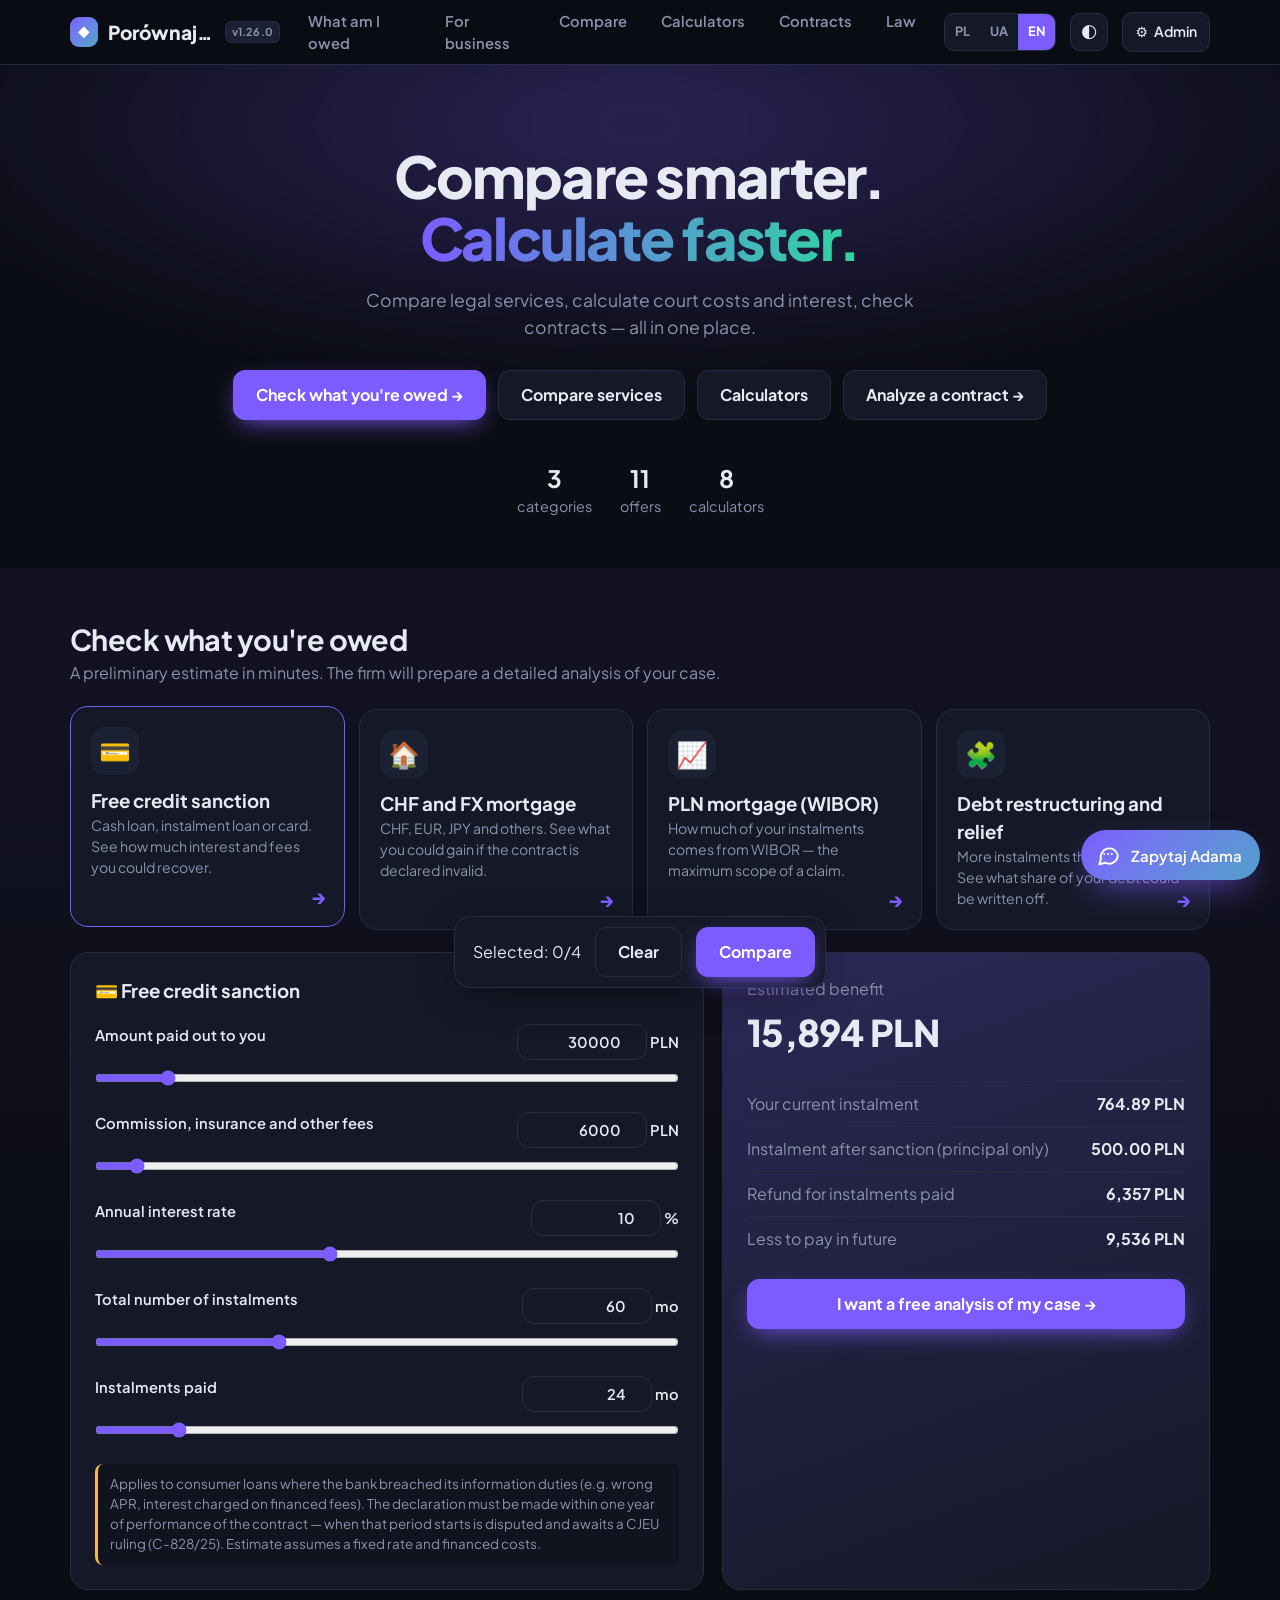
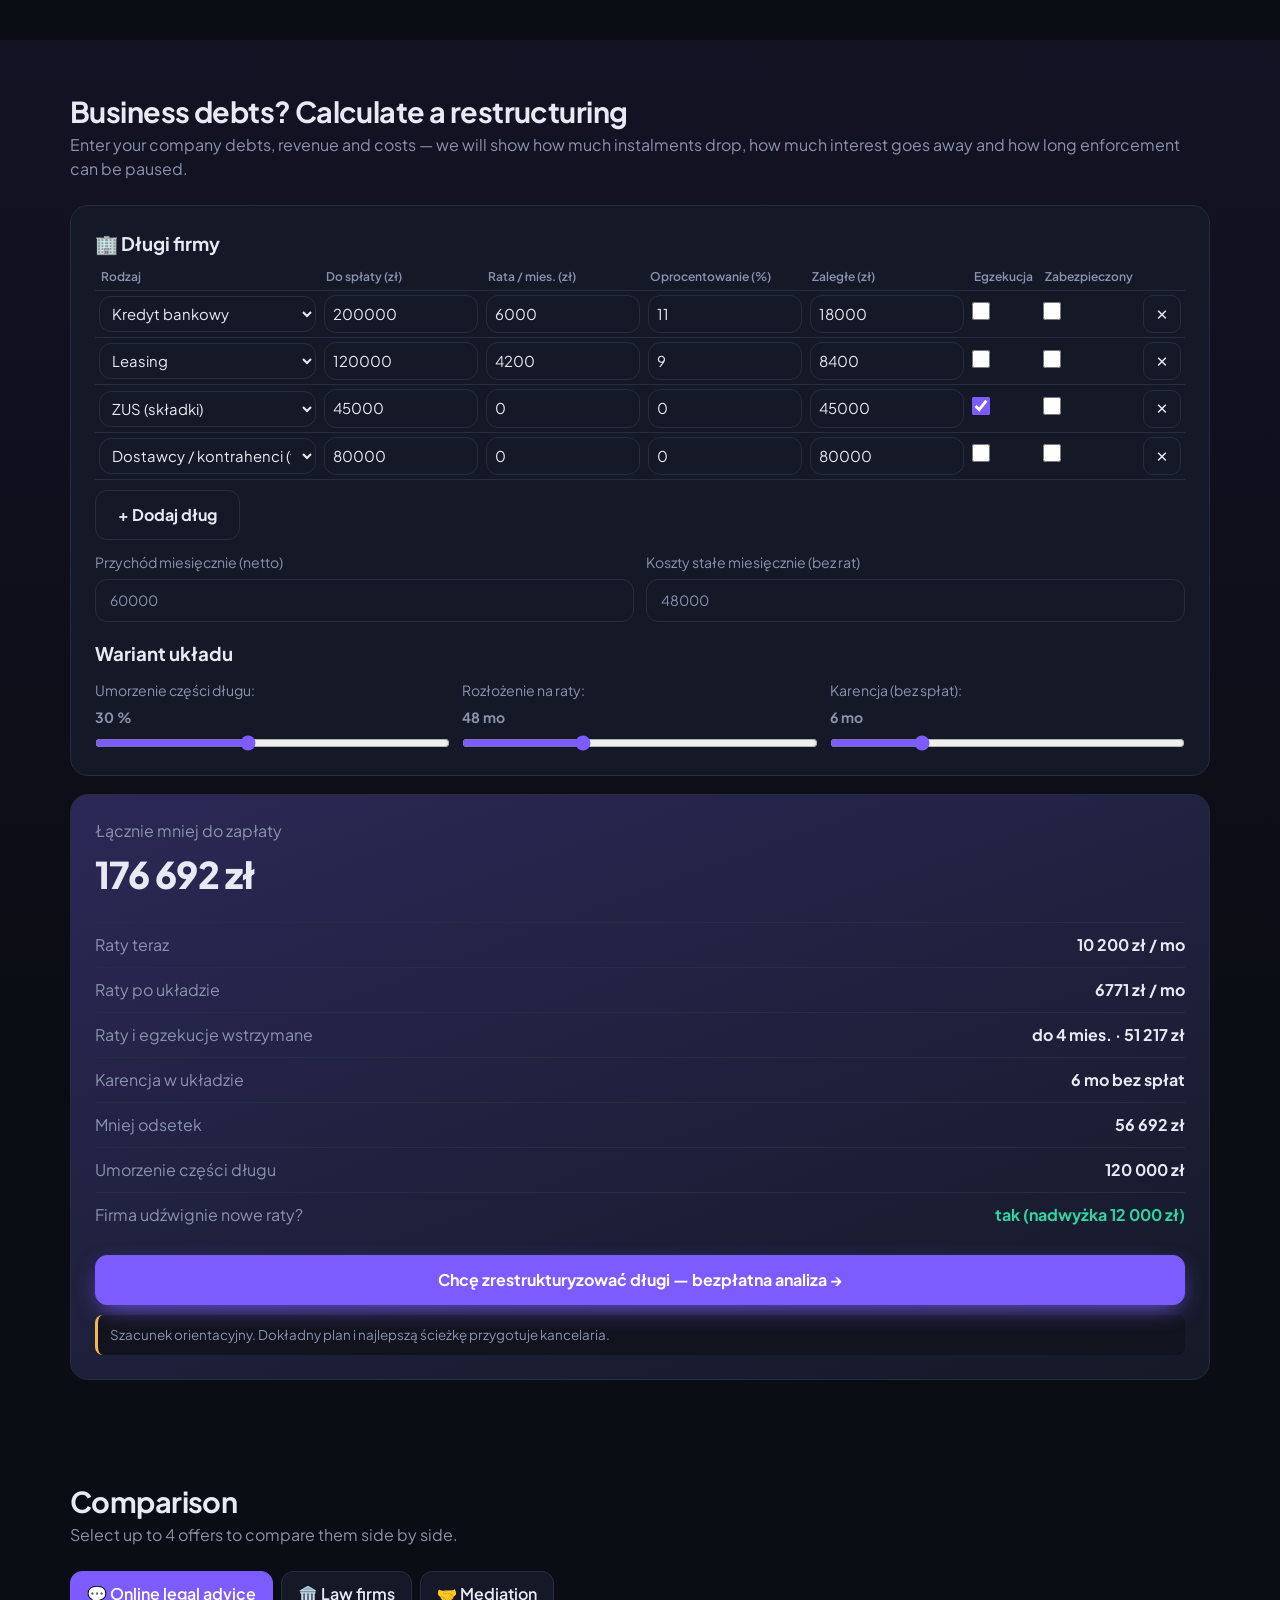
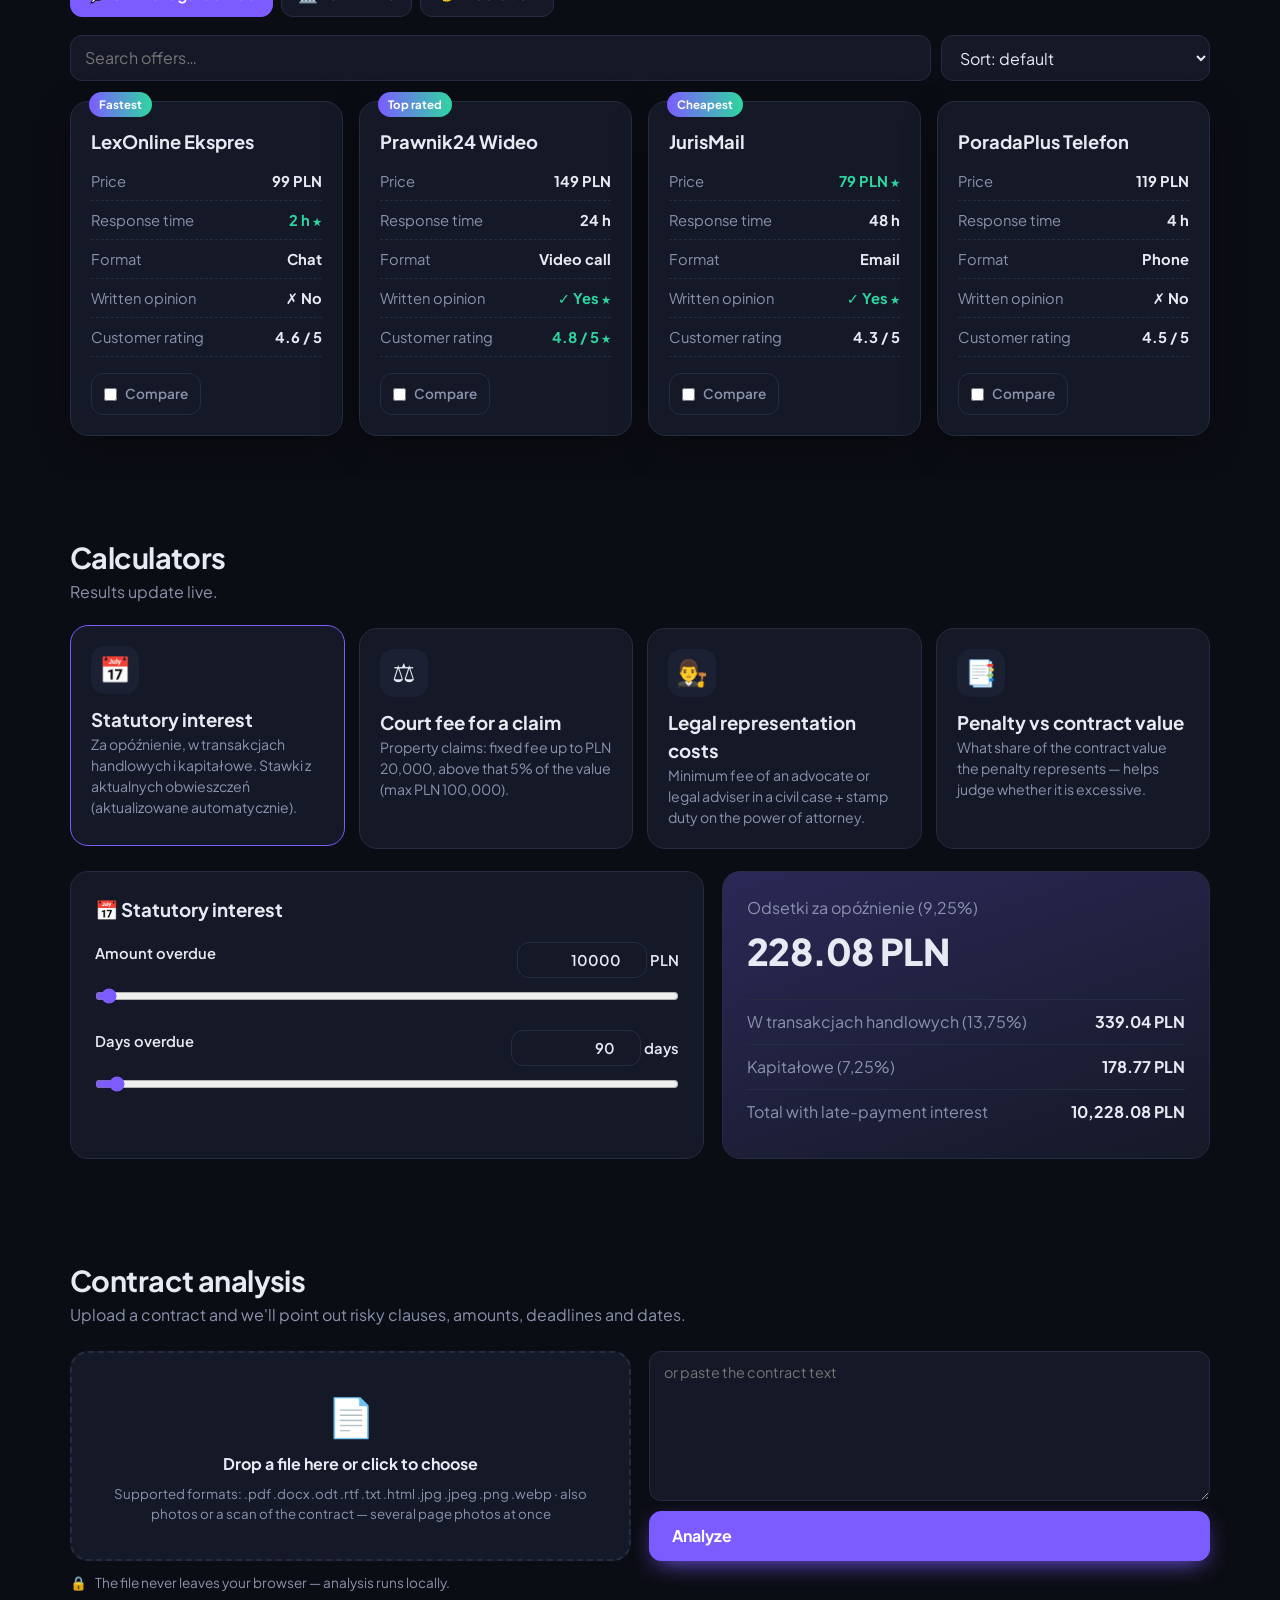
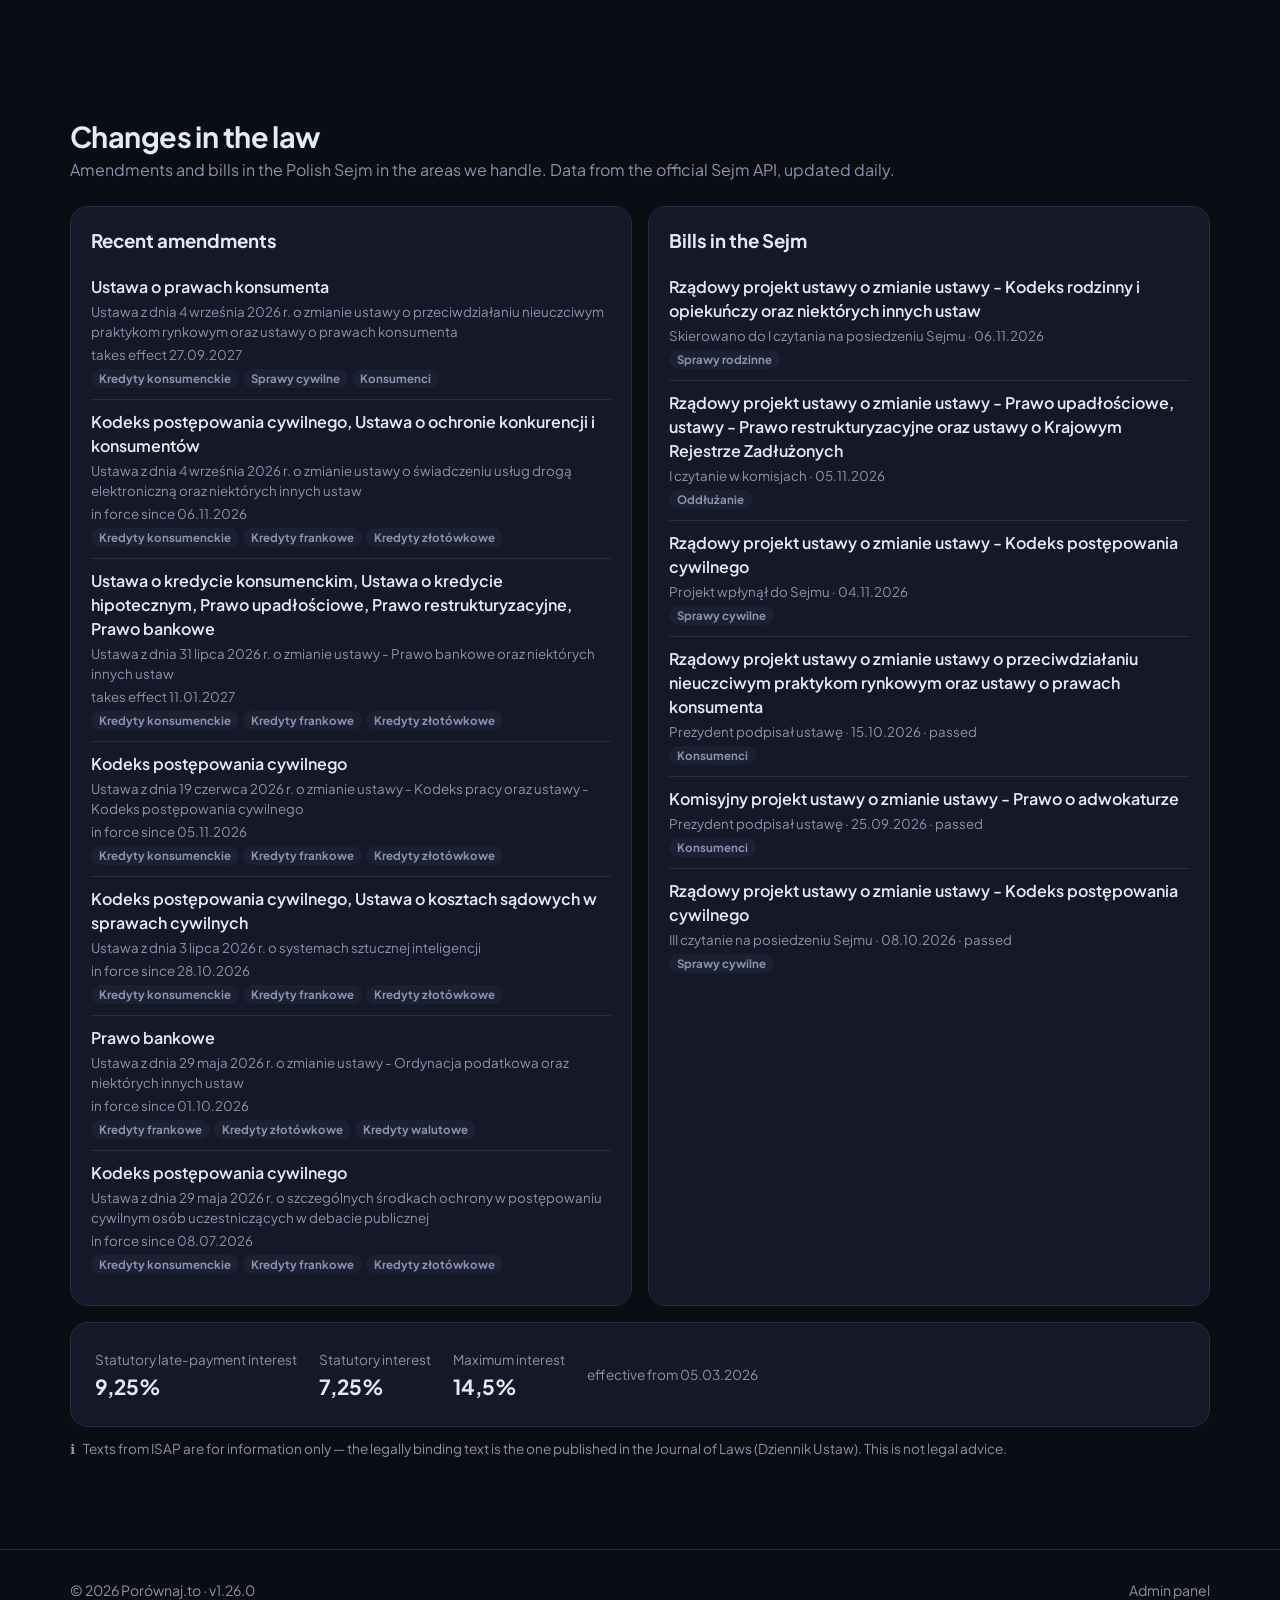
==== commit 5e0fb691: "v1.26.0 OCR: wiele zdjęć, prostowanie, obrócone strony Co-Authored-By: Claude Opus 5.5 <noreply@anth" ====
--- a/index.html
+++ b/index.html
@@ -274,7 +274,7 @@
 <section id="umowy"><div class="wrap">
   <div class="sec-h"><div><h2 data-i18n>Analiza umów</h2><p data-i18n>Wgraj umowę, a wskażemy ryzykowne zapisy, kwoty, terminy i daty.</p></div></div>
   <div class="an">
-    <label class="drop" id="drop"><input type="file" id="file" hidden>
+    <label class="drop" id="drop"><input type="file" id="file" multiple hidden>
       <div class="big">📄</div><b data-i18n>Przeciągnij plik tutaj lub kliknij, aby wybrać</b>
       <small><span data-i18n>Obsługiwane formaty:</span> <span id="fmts" class="notranslate"></span></small></label>
     <div class="paste"><textarea class="field" id="ptext" data-i18n-ph="lub wklej treść umowy"></textarea><button class="btn pri" id="pgo" data-i18n>Analizuj</button></div>
@@ -593,17 +593,30 @@
   $('#umowy').style.display=on?'':'none';document.querySelectorAll('.nav-umowy').forEach(e=>e.style.display=on?'':'none');
   if(!on)return;
   if(C.ocr===false)IMG=[];
-  const f=[...new Set([...(C.formats||[]),...IMG])];$('#fmts').textContent=f.map(x=>'.'+x).join(' ')+(IMG.length?' · '+t('także zdjęcie lub skan umowy'):'');
+  const f=[...new Set([...(C.formats||[]),...IMG])];$('#fmts').textContent=f.map(x=>'.'+x).join(' ')+(IMG.length?' · '+t('także zdjęcia lub skan umowy — kilka zdjęć stron naraz'):'');
   $('#file').accept=f.map(x=>'.'+x).join(',')+(IMG.length?',image/*':'');
   if(lastRep)renderReport(lastRep);
 }
 const dz=$('#drop');
 ['dragenter','dragover'].forEach(ev=>dz.addEventListener(ev,e=>{e.preventDefault();dz.classList.add('over')}));
 ['dragleave','drop'].forEach(ev=>dz.addEventListener(ev,e=>{e.preventDefault();dz.classList.remove('over')}));
-dz.addEventListener('drop',e=>{const f=e.dataTransfer.files[0];if(f)handleFile(f)});
-$('#file').onchange=e=>{const f=e.target.files[0];if(f)handleFile(f);e.target.value=''};
+dz.addEventListener('drop',e=>{const fs=[...e.dataTransfer.files];if(fs.length)handleFiles(fs)});
+$('#file').onchange=e=>{const fs=[...e.target.files];if(fs.length)handleFiles(fs);e.target.value=''};
 $('#pgo').onclick=()=>{const v=$('#ptext').value.trim();if(v)analyze(v,t('Wklej tekst'),0)};
 
+/* kilka plików naraz: zdjęcia kolejnych stron umowy → jeden tekst (kolejność wg nazw plików, np. IMG_001, IMG_002) */
+async function handleFiles(fs){
+  if(fs.length===1)return handleFile(fs[0]);
+  const C=D.contracts,err=m=>{$('#ares').innerHTML=`<div class="err">⚠ ${esc(m)}</div>`},ext=f=>(f.name.split('.').pop()||'').toLowerCase();
+  if(!IMG.length||!fs.every(f=>IMG.includes(ext(f))))return err(t('Kilka plików naraz można wgrać tylko jako zdjęcia stron umowy (JPG, PNG, WEBP). Inne formaty — po jednym pliku.'));
+  const max=+C.ocrMaxPages||15;if(fs.length>max)return err(`${t('Za dużo zdjęć naraz. Maksymalnie:')} ${max}`);
+  const big=fs.find(f=>f.size>(C.maxMB||15)*1048576);if(big)return err(`${t('Plik jest za duży. Maksymalny rozmiar:')} ${C.maxMB} MB (${big.name})`);
+  fs.sort((a,b)=>a.name.localeCompare(b.name,'pl',{numeric:true,sensitivity:'base'}));
+  try{const text=await ocr(fs);
+    if(text.replace(/\s/g,'').length<20)return err(t('Nie udało się odczytać tekstu. Zrób wyraźniejsze zdjęcie (dobre światło, cała strona) albo wklej treść ręcznie.'));
+    analyze(text,`${fs.length} ${t(fs.length<5?'zdjęcia':'zdjęć')}: ${fs[0].name} …`,fs.length,true)}
+  catch(e){console.error(e);err(e.message||t('Nie udało się wczytać pliku.'))}
+}
 async function handleFile(f){
   const C=D.contracts,ext=(f.name.split('.').pop()||'').toLowerCase();
   const err=m=>{$('#ares').innerHTML=`<div class="err">⚠ ${esc(m)}</div>`};
@@ -618,12 +631,46 @@
   }catch(e){console.error(e);err(e.message||t('Nie udało się wczytać pliku.'))}
 }
 /* OCR: zdjęcia i zeskanowane PDF — rozpoznawanie w przeglądarce (Tesseract), plik nie opuszcza urządzenia */
+/* przygotowanie obrazu do OCR: obrót wg EXIF (zdjęcia z telefonu), skala ~2400 px, odcienie szarości,
+   rozciągnięcie kontrastu (1–99 percentyl) i wyprostowanie przekosu (±12°, metoda profilu wierszy) */
+async function prepImage(src){
+  let bmp;
+  try{bmp=src instanceof HTMLCanvasElement?src:await createImageBitmap(src,{imageOrientation:'from-image'})}catch(e){return src}
+  const W0=bmp.width,H0=bmp.height,sc=Math.min(3,Math.max(.4,2400/Math.max(W0,H0)));
+  const W=Math.round(W0*sc),H=Math.round(H0*sc),cv=document.createElement('canvas');cv.width=W;cv.height=H;
+  const cx=cv.getContext('2d',{willReadFrequently:true});cx.fillStyle='#fff';cx.fillRect(0,0,W,H);cx.drawImage(bmp,0,0,W,H);
+  const im=cx.getImageData(0,0,W,H),d=im.data,hist=new Uint32Array(256),g=new Uint8ClampedArray(W*H);
+  for(let i=0,j=0;i<d.length;i+=4,j++){const v=(d[i]*299+d[i+1]*587+d[i+2]*114)/1000|0;g[j]=v;hist[v]++}
+  let lo=0,hi=255,acc=0;const n=W*H;for(let v=0;v<256;v++){acc+=hist[v];if(acc>n*.01){lo=v;break}}acc=0;for(let v=255;v>=0;v--){acc+=hist[v];if(acc>n*.01){hi=v;break}}
+  const k=hi>lo+10?255/(hi-lo):1;for(let i=0,j=0;i<d.length;i+=4,j++){const v=Math.max(0,Math.min(255,(g[j]-lo)*k));d[i]=d[i+1]=d[i+2]=v;g[j]=v}
+  cx.putImageData(im,0,0);
+  // przekos: na pomniejszonej kopii szukamy kąta, przy którym wiersze tekstu dają najostrzejszy profil
+  const s2=Math.min(1,700/Math.max(W,H)),w=Math.round(W*s2),h=Math.round(H*s2),sm=document.createElement('canvas');sm.width=w;sm.height=h;
+  const sx=sm.getContext('2d',{willReadFrequently:true});sx.drawImage(cv,0,0,w,h);const sd=sx.getImageData(0,0,w,h).data,pts=[];
+  for(let y=0;y<h;y+=1)for(let x=0;x<w;x+=1){if(sd[(y*w+x)*4]<110)pts.push(x-w/2,y-h/2)}
+  let best=0,bestV=-1;
+  if(pts.length>200&&pts.length<w*h*.5){for(let a=-12;a<=12;a+=.5){const r=a*Math.PI/180,c=Math.cos(r),sn=Math.sin(r),rows=new Float32Array(h*2);
+      for(let i=0;i<pts.length;i+=2){const yy=Math.round(-pts[i]*sn+pts[i+1]*c+h);if(yy>=0&&yy<h*2)rows[yy]++}
+      let sum=0,sq=0;for(const v of rows){sum+=v;sq+=v*v}const varr=sq/rows.length-(sum/rows.length)**2;if(varr>bestV){bestV=varr;best=a}}}
+  if(Math.abs(best)<.4)return cv;
+  const r=-best*Math.PI/180,c=Math.abs(Math.cos(r)),sn=Math.abs(Math.sin(r)),RW=Math.round(W*c+H*sn),RH=Math.round(W*sn+H*c),rc=document.createElement('canvas');rc.width=RW;rc.height=RH;
+  const rx=rc.getContext('2d');rx.fillStyle='#fff';rx.fillRect(0,0,RW,RH);rx.translate(RW/2,RH/2);rx.rotate(r);rx.drawImage(cv,-W/2,-H/2);return rc;
+}
+function rotCanvas(cv,deg){const q=deg%180!==0,c=document.createElement('canvas');c.width=q?cv.height:cv.width;c.height=q?cv.width:cv.height;
+  const x=c.getContext('2d');x.translate(c.width/2,c.height/2);x.rotate(deg*Math.PI/180);x.drawImage(cv,-cv.width/2,-cv.height/2);return c}
+/* typowe pomyłki OCR w umowach: „$ 1.” zamiast „§ 1.” */
+const fixOcr=t=>String(t||'').replace(/(^|[\s(])\$\s?(?=\d)/gm,'$1§ ').replace(/(^|[\s(])S\s(?=\d+\.)/gm,'$1§ ');
 async function ocr(images){
   const say=m=>{const b=$('#ares');if(b)b.innerHTML=`<div class="priv"><span class="spin"></span> ${esc(m)}</div>`};
   say(t('Rozpoznawanie tekstu ze skanu… (przy pierwszym użyciu pobiera się słownik języka polskiego)'));
   await needLib(LIB.tess);let page=0;
   const w=await Tesseract.createWorker('pol',1,{logger:m=>{if(m.status==='recognizing text')say(`${t('Rozpoznawanie tekstu ze skanu…')} ${images.length>1?`${t('strona')} ${page}/${images.length} · `:''}${Math.round(m.progress*100)}%`)}});
-  const out=[];try{for(const im of images){page++;out.push((await w.recognize(im)).data.text)}}finally{await w.terminate()}
+  const out=[];try{for(const im of images){page++;say(`${t('Przygotowanie obrazu…')} ${images.length>1?`${t('strona')} ${page}/${images.length}`:''}`);
+    const cv=await prepImage(im);let best=await w.recognize(cv);
+    // strona do góry nogami lub obrócona: przy niskiej pewności próbujemy 180°, potem 90° i 270° — zostaje wynik z najwyższą pewnością
+    if(best.data.confidence<65&&cv instanceof HTMLCanvasElement){for(const deg of [180,90,270]){say(`${t('Sprawdzanie obrotu strony…')} ${deg}°`);const r=await w.recognize(rotCanvas(cv,deg));
+      if(r.data.confidence>best.data.confidence+5)best=r;if(best.data.confidence>=75)break}}
+    out.push(fixOcr(best.data.text))}}finally{await w.terminate()}
   return out.join('\n\n');
 }
 async function extractText(f,ext){
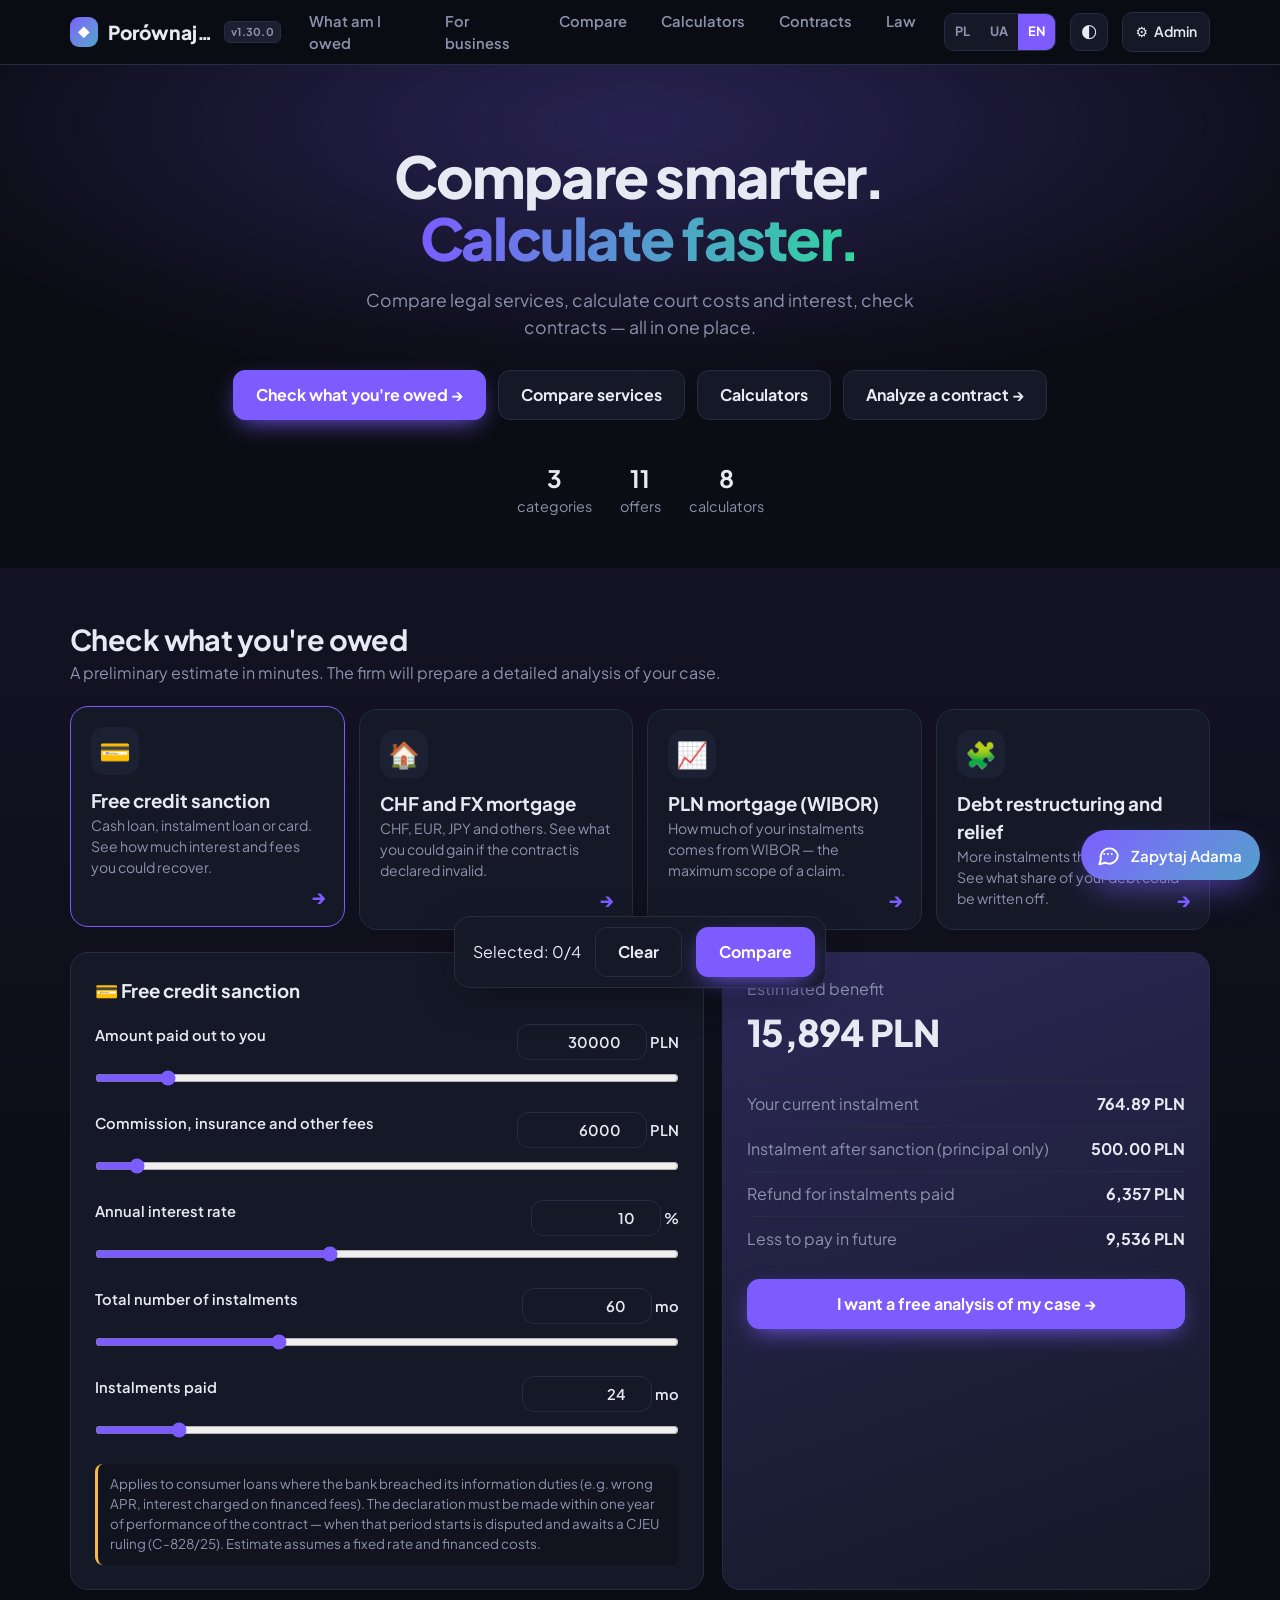
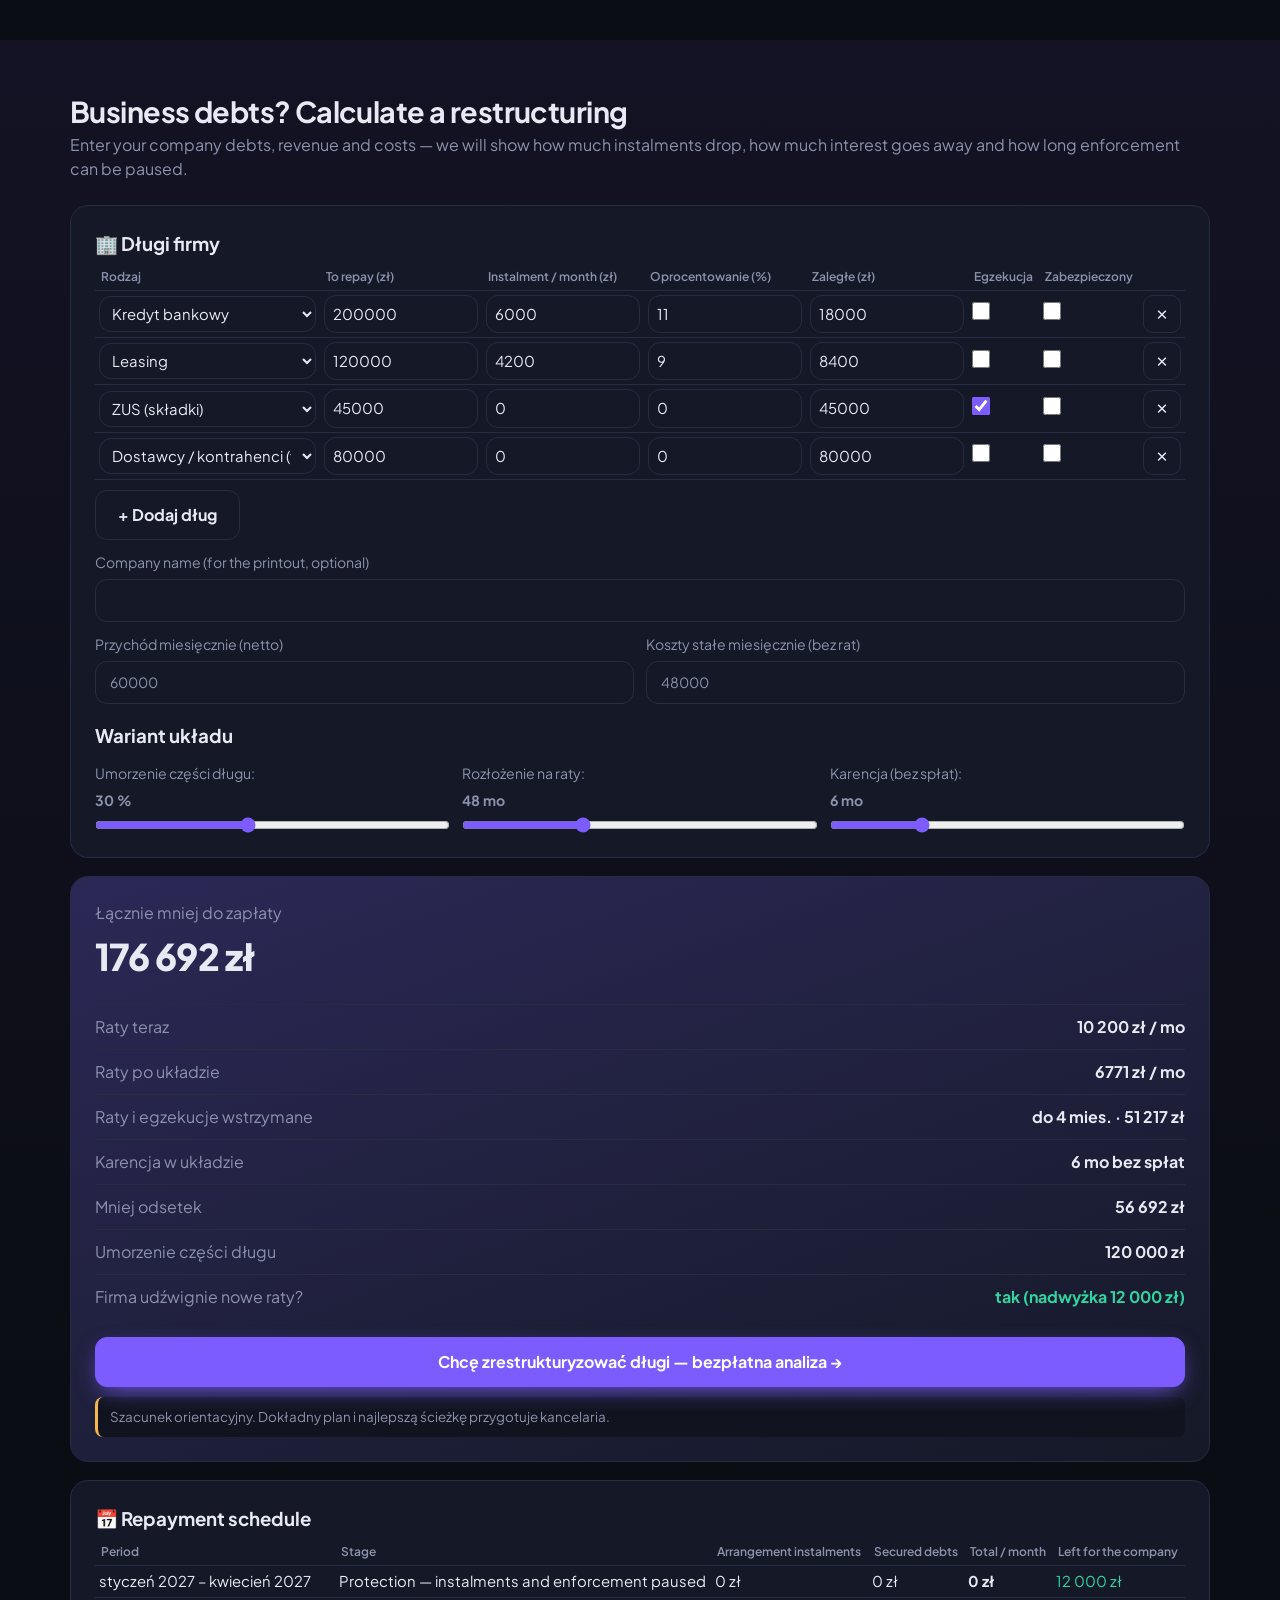
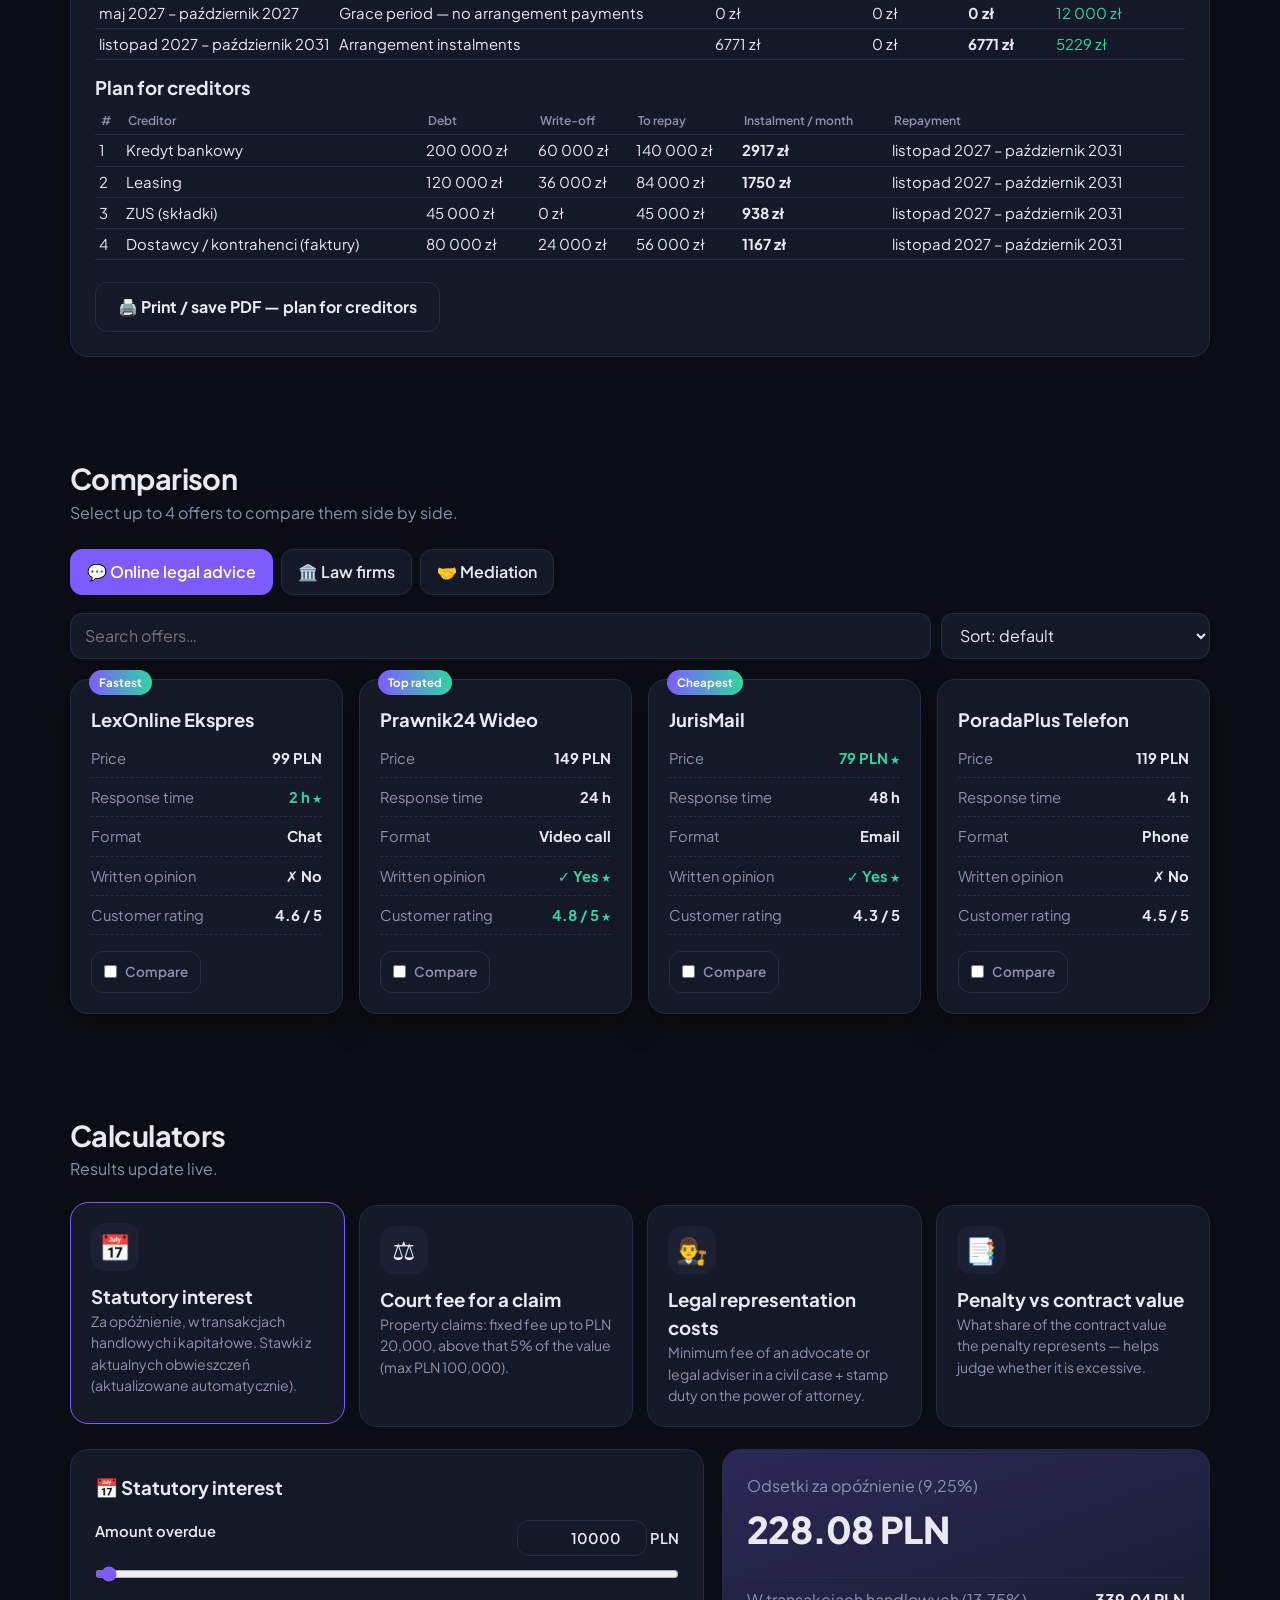
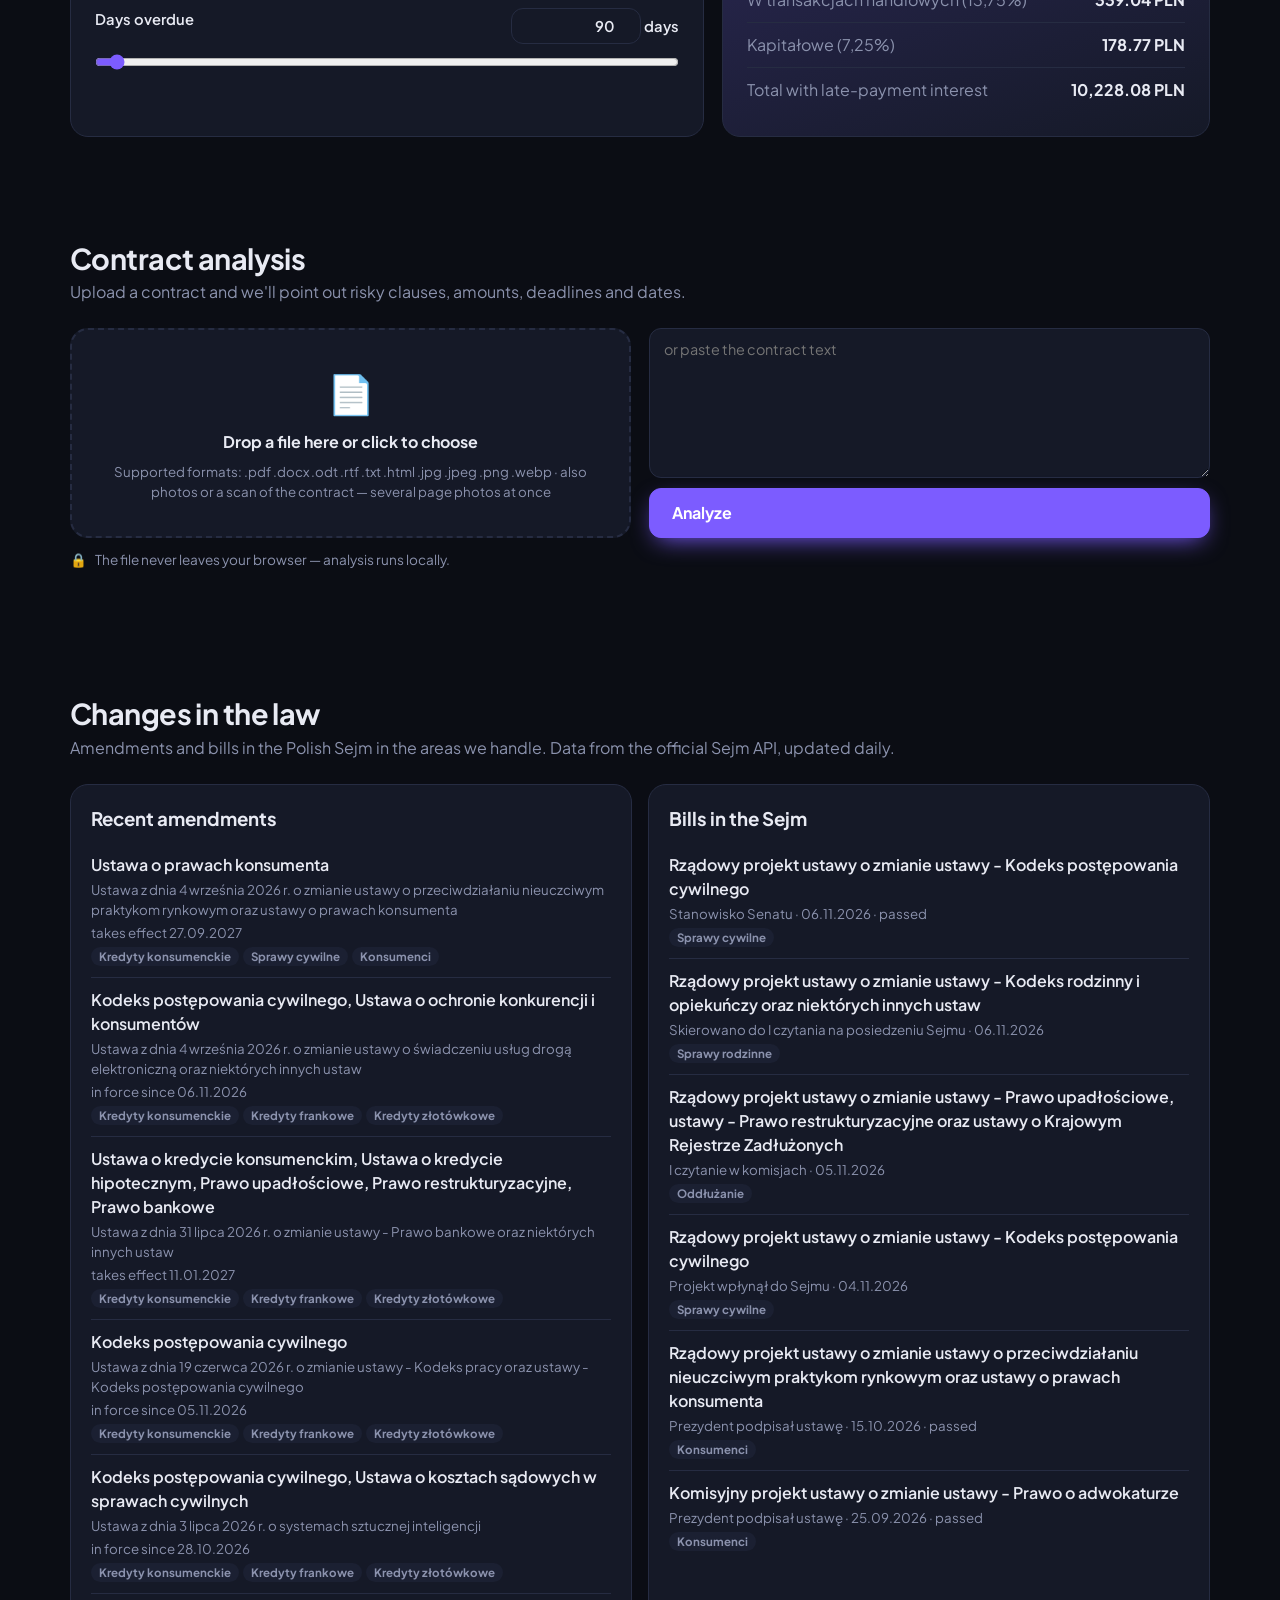
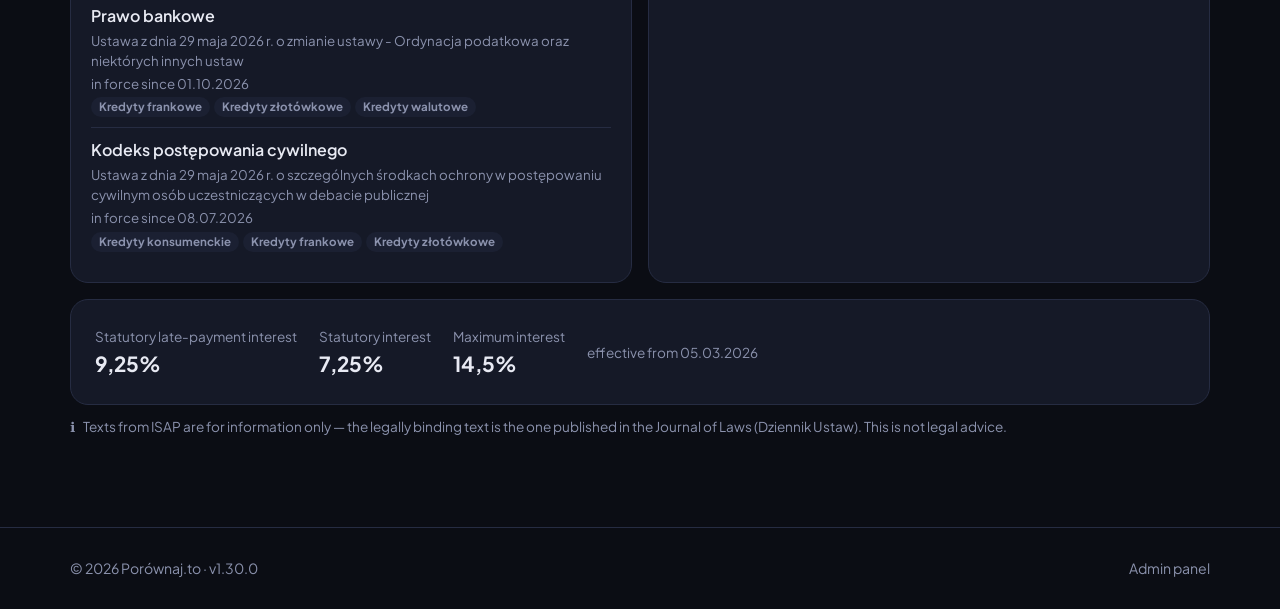
==== commit f97dc075: "v1.30.0 Kredyt walutowy z kursów NBP Co-Authored-By: Claude Opus 5.5 <noreply@anthropic.com> Claude-" ====
--- a/index.html
+++ b/index.html
@@ -205,6 +205,7 @@
 .refund .rsub{display:flex;gap:18px;flex-wrap:wrap;margin-bottom:6px}.refund .rsub div{display:flex;flex-direction:column}.refund .rsub span{color:var(--mut);font-size:.8rem}
 .refund .rmiss{margin:10px 0;font-weight:600}.refund .rdata{margin:10px 0}.refund summary{cursor:pointer;color:var(--mut);font-weight:600;font-size:.9rem}
 .refund .rgrid{display:grid;grid-template-columns:repeat(auto-fit,minmax(210px,1fr));gap:10px;margin-top:10px}.refund .rgrid label{display:flex;flex-direction:column;gap:4px;font-size:.85rem;color:var(--mut)}
+.fxh{margin-top:16px;border-top:1px solid var(--line);padding-top:14px}.fxh summary{cursor:pointer;font-weight:600;color:var(--accent)}.fxh .fxg{display:grid;grid-template-columns:repeat(auto-fit,minmax(150px,1fr));gap:10px;margin:12px 0}.fxh label{display:flex;flex-direction:column;gap:4px;font-size:.85rem;color:var(--mut)}.fxh label span{display:flex;align-items:center;gap:6px;color:var(--txt)}.fxh input,.fxh select{width:100%}.fxh .fxr{margin-top:10px;font-size:.86rem;color:var(--mut)}.fxh .fxr b{color:var(--txt)}
 .refund .rgrid span{display:flex;align-items:center;gap:6px;color:var(--txt)}.refund .rgrid input{width:100%}
 .refund .rcta{margin-top:6px;background:var(--bad);border-color:var(--bad)}.refund .rcta[disabled]{opacity:.5;cursor:not-allowed}.refund .rnote{color:var(--mut);font-size:.8rem;margin-top:8px}
 #firmaCalc{grid-template-columns:1fr}.fpanel{overflow:hidden}.ftw{overflow-x:auto;margin:6px 0 10px}.ftab{width:100%;border-collapse:collapse;min-width:720px}.ftab th{font-size:.75rem;color:var(--mut);text-align:left;font-weight:600;padding:4px 6px}
@@ -302,6 +303,7 @@
 <div id="gt"></div>
 
 <script src="prawo.js"></script>
+<script src="kredyt-walutowy.js"></script>
 <script src="umowa-zwrot.js"></script>
 <script src="restrukturyzacja.js"></script>
 <script>
@@ -408,7 +410,7 @@
   applyLang(false);
   initConsent();
   initChatbot();
-  initPrawo().catch(e=>console.warn('prawo',e));
+  initPrawo().catch(e=>console.warn('prawo',e));if(window.KREDYTFX)KREDYTFX.load();
   const SV=D.serwis||{};let sb=document.getElementById('serwisBar');if(SV.enabled){if(!sb){sb=document.createElement('div');sb.id='serwisBar';document.body.prepend(sb)}sb.textContent='🚧 '+t(SV.tekst||'Trwają prace serwisowe.')}else if(sb)sb.remove();
   const F=D.firma||{};$('#firma').style.display=F.enabled===false?'none':'';document.querySelectorAll('a[href="#firma"]').forEach(e=>e.style.display=F.enabled===false?'none':'');
   if(window.FIRMA&&F.enabled!==false)FIRMA.render(F);
@@ -513,11 +515,36 @@
   P.innerHTML=`<div class="panel fade"><h3 style="margin-bottom:18px">${esc(c.icon||'')} ${esc(t(c.name))}</h3>
     ${c.inputs.map(i=>{const v=vals?.[i.key]??i.default;return `<div class="inp"><label>${esc(t(i.label))}<span><input class="field" type="number" data-k="${esc(i.key)}" value="${v}" step="${i.step||1}"> ${esc(t(i.unit||''))}</span></label>
     <input type="range" data-k="${esc(i.key)}" min="${i.min}" max="${i.max}" step="${i.step||1}" value="${v}"></div>`}).join('')}
-    ${c.note?`<div class="cnote">${esc(t(c.note))}</div>`:''}</div>
+    ${c.note?`<div class="cnote">${esc(t(c.note))}</div>`:''}${fxHelper(c)}</div>
     <div class="panel res fade"><div class="resv"></div>${k==='claim'&&D.leads?.enabled&&((D.leads.mode==='email'&&D.leads.email)||(D.leads.supabaseUrl&&D.leads.supabaseKey))?`<button class="btn pri lead-cta">${esc(t('Chcę bezpłatną analizę mojej sprawy →'))}</button>`:''}</div>`;
   P.oninput=e=>{const kk=e.target.dataset.k;if(!kk)return;P.querySelectorAll(`[data-k="${kk}"]`).forEach(x=>{if(x!==e.target)x.value=e.target.value});calcBox(k)};
-  const cta=P.querySelector('.lead-cta');if(cta)cta.onclick=()=>openLead(c,readVals(P));
+  const cta=P.querySelector('.lead-cta');if(cta)cta.onclick=()=>openLead(c,readVals(P),P._fx?{symulacja:P._fx}:undefined);
+  fxBind(P,k);
   calcBox(k);if(scroll)P.scrollIntoView({behavior:'smooth',block:'nearest'});
+}
+/* kredyt walutowy: rata, liczba rat i saldo z kursów NBP (kredyt-walutowy.js) — gdy klient ich nie zna */
+const fxOk=c=>window.KREDYTFX&&['CHF','FX'].includes(c.crmCategory)&&['kwota','rata','k','saldo'].every(k=>c.inputs.some(i=>i.key===k));
+function fxHelper(c){
+  if(!fxOk(c))return '';
+  return `<details class="fxh" style="display:none"><summary>${esc(t('📅 Nie znasz raty i salda? Policz z kursów NBP'))}</summary>
+    <div class="fxg"><label>${esc(t('Data wypłaty kredytu'))}<input class="field" type="month" data-fx="data" min="2002-01" max="${new Date().toISOString().slice(0,7)}"></label>
+    <label>${esc(t('Okres kredytu'))}<span><input class="field" type="number" data-fx="lata" value="30" min="5" max="50"> ${esc(t('lat'))}</span></label>
+    <label>${esc(t('Marża banku'))}<span><input class="field" type="number" step="0.01" data-fx="marza" value="1.2"> %</span></label>
+    <label>${esc(t('Waluta'))}<select class="field" data-fx="waluta"><option>CHF</option><option>EUR</option></select></label></div>
+    <button class="btn" type="button" data-fxgo>${esc(t('Policz i wpisz'))}</button><div class="fxr">${esc(t('Kwotę wypłaconą przez bank ustaw wyżej. Marżę znajdziesz w umowie (oprocentowanie = LIBOR 3M + marża).'))}</div></details>`;
+}
+function fxBind(P,k){
+  const D0=P.querySelector('.fxh');if(!D0)return;
+  KREDYTFX.load().then(ok=>{if(ok)D0.style.display=''});
+  D0.querySelector('[data-fxgo]').onclick=()=>{
+    const g=x=>D0.querySelector(`[data-fx="${x}"]`).value,v=readVals(P),out=D0.querySelector('.fxr');
+    const r=KREDYTFX.symuluj({kwota:v.kwota,data:g('data'),okres:Math.round(parseFloat(g('lata'))*12),marza:parseFloat(String(g('marza')).replace(',','.')),waluta:g('waluta')});
+    if(r.err){out.innerHTML=`<b>${esc(t(r.err))}</b>`;return}
+    const put=(key,val)=>P.querySelectorAll(`[data-k="${key}"]`).forEach(x=>x.value=Math.round(val));
+    put('rata',r.rataSrednia);put('k',r.k);put('saldo',r.saldo);P._fx={data:g('data'),okres_mies:r.n,marza:parseFloat(g('marza')),waluta:r.waluta,raty:r.k,wplaty:Math.round(r.wplaty),rata_srednia:r.rataSrednia,rata_teraz:r.rataTeraz,saldo:Math.round(r.saldo),saldo_waluta:r.saldoFx,zrodlo:r.zrodlo};
+    out.innerHTML=`${esc(t('Wpisano'))}: <b>${r.k}</b> ${esc(t('rat'))} · ${esc(t('średnia rata'))} <b>${fmt(r.rataSrednia,0)} zł</b> (${esc(t('ostatnio'))} ${fmt(r.rataTeraz,0)} zł) · ${esc(t('saldo'))} <b>${fmt(r.saldo,0)} zł</b> (${fmt(r.saldoFx,0)} ${r.waluta}).<br>${esc(t('Przybliżenie'))}: ${esc(r.zrodlo)}. ${esc(t('Dokładne kwoty ustali kancelaria z zaświadczenia banku.'))}`;
+    calcBox(k);
+  };
 }
 function readVals(P){const v={};P.querySelectorAll('input[type=range]').forEach(r=>{const n=P.querySelector(`input[type=number][data-k="${r.dataset.k}"]`);v[r.dataset.k]=parseFloat(n.value)||0});return v}
 function calcBox(k){
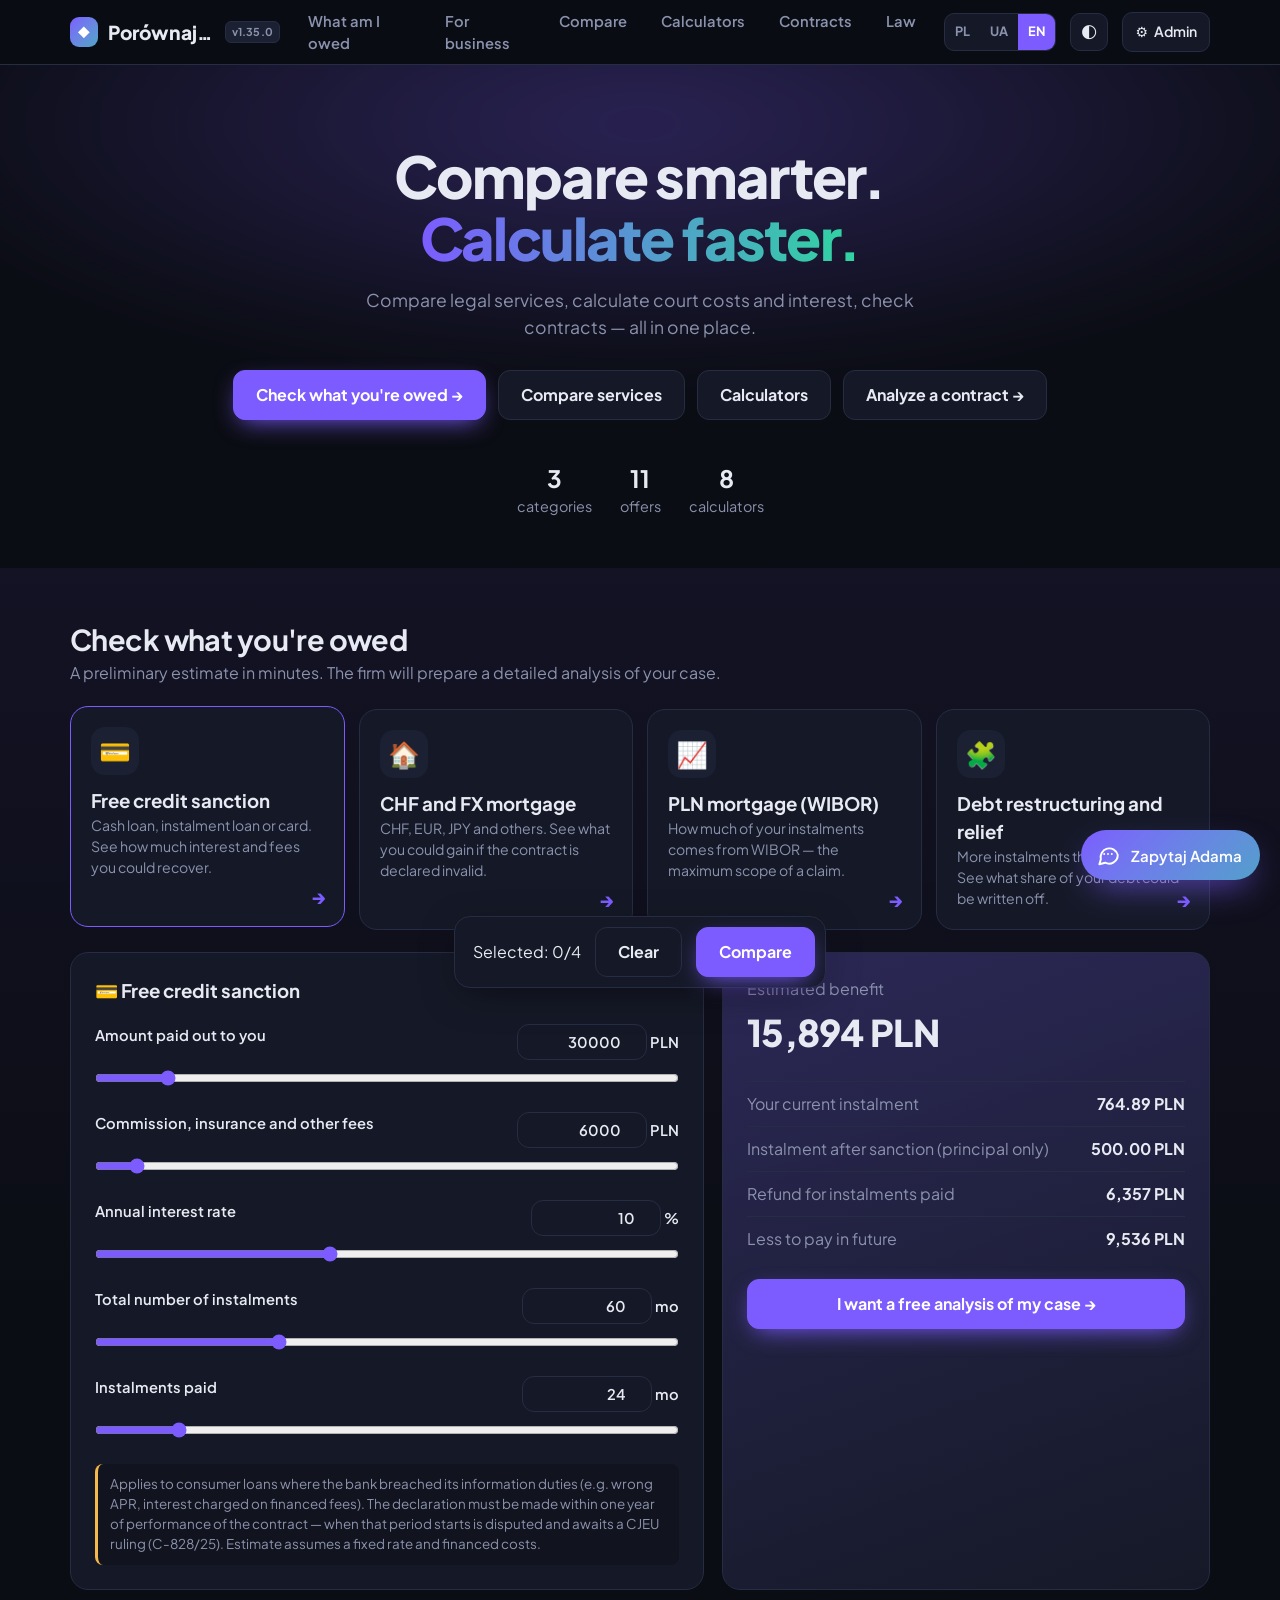
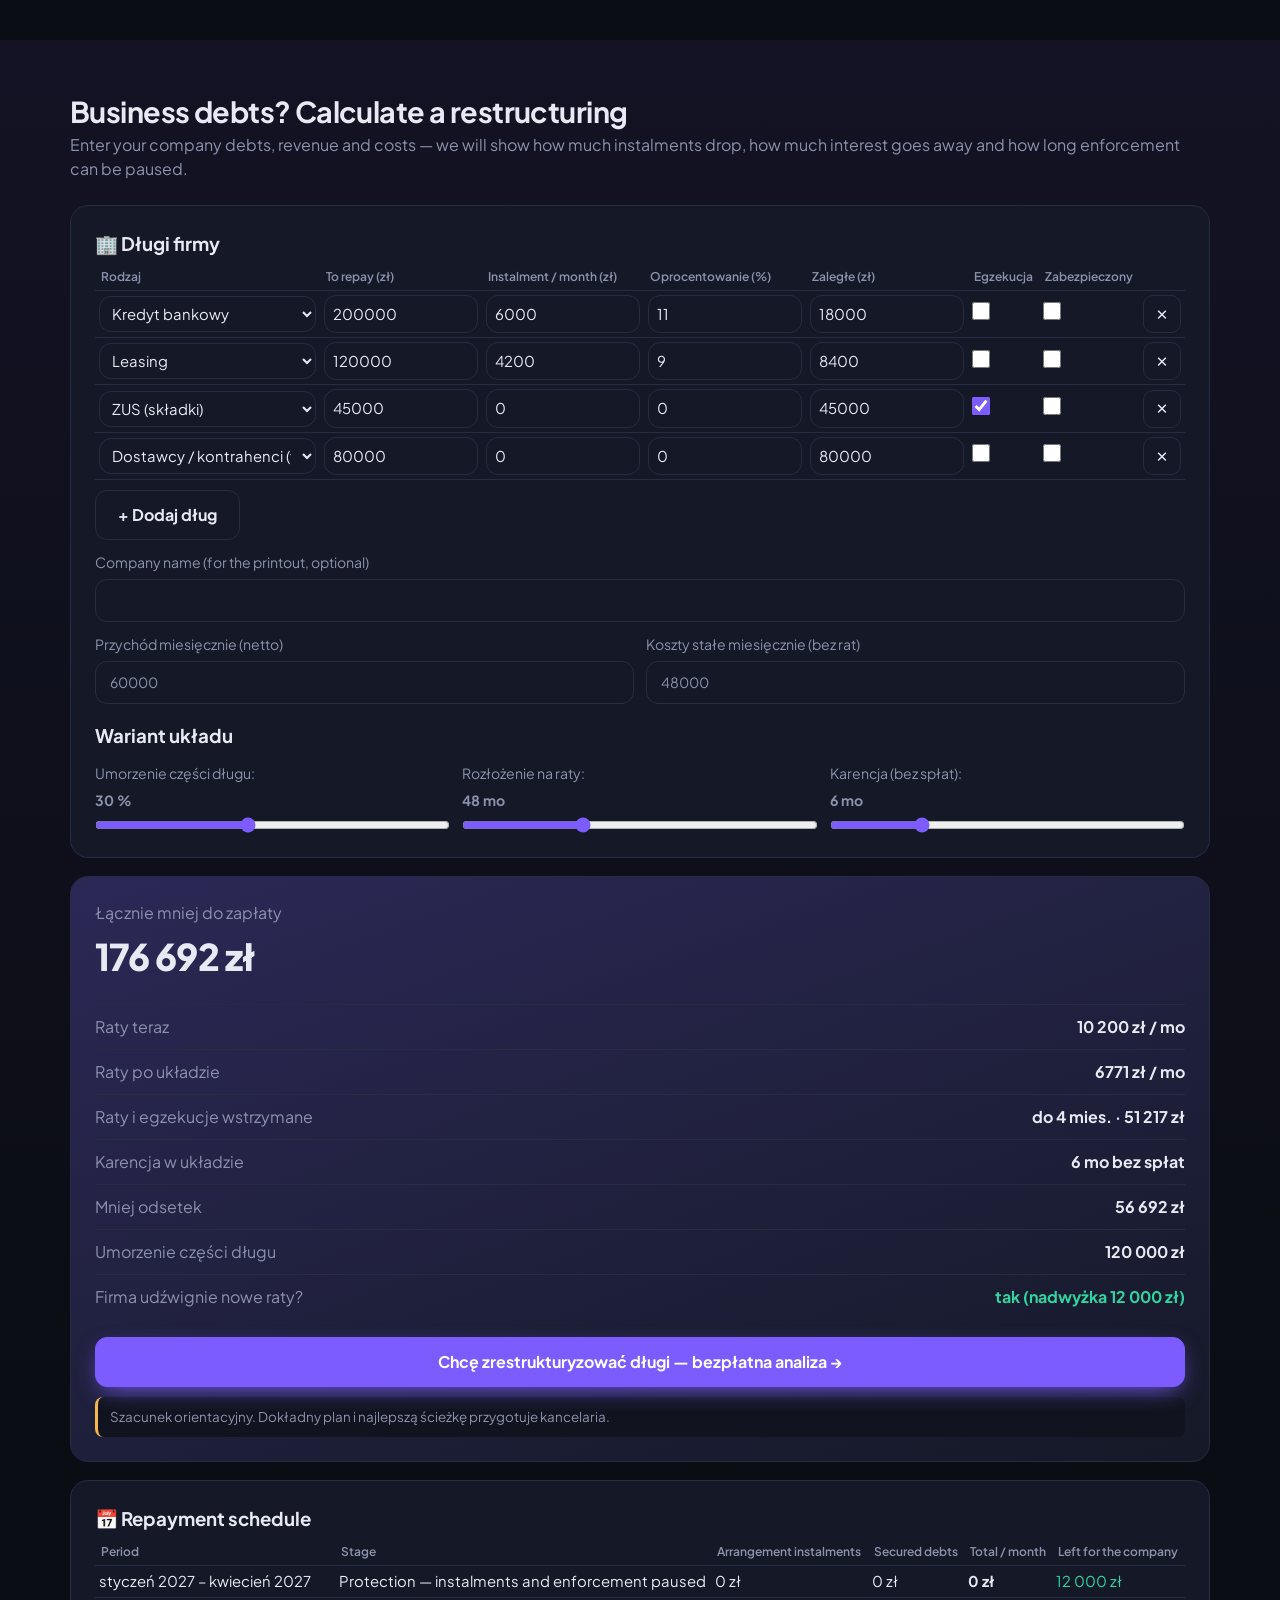
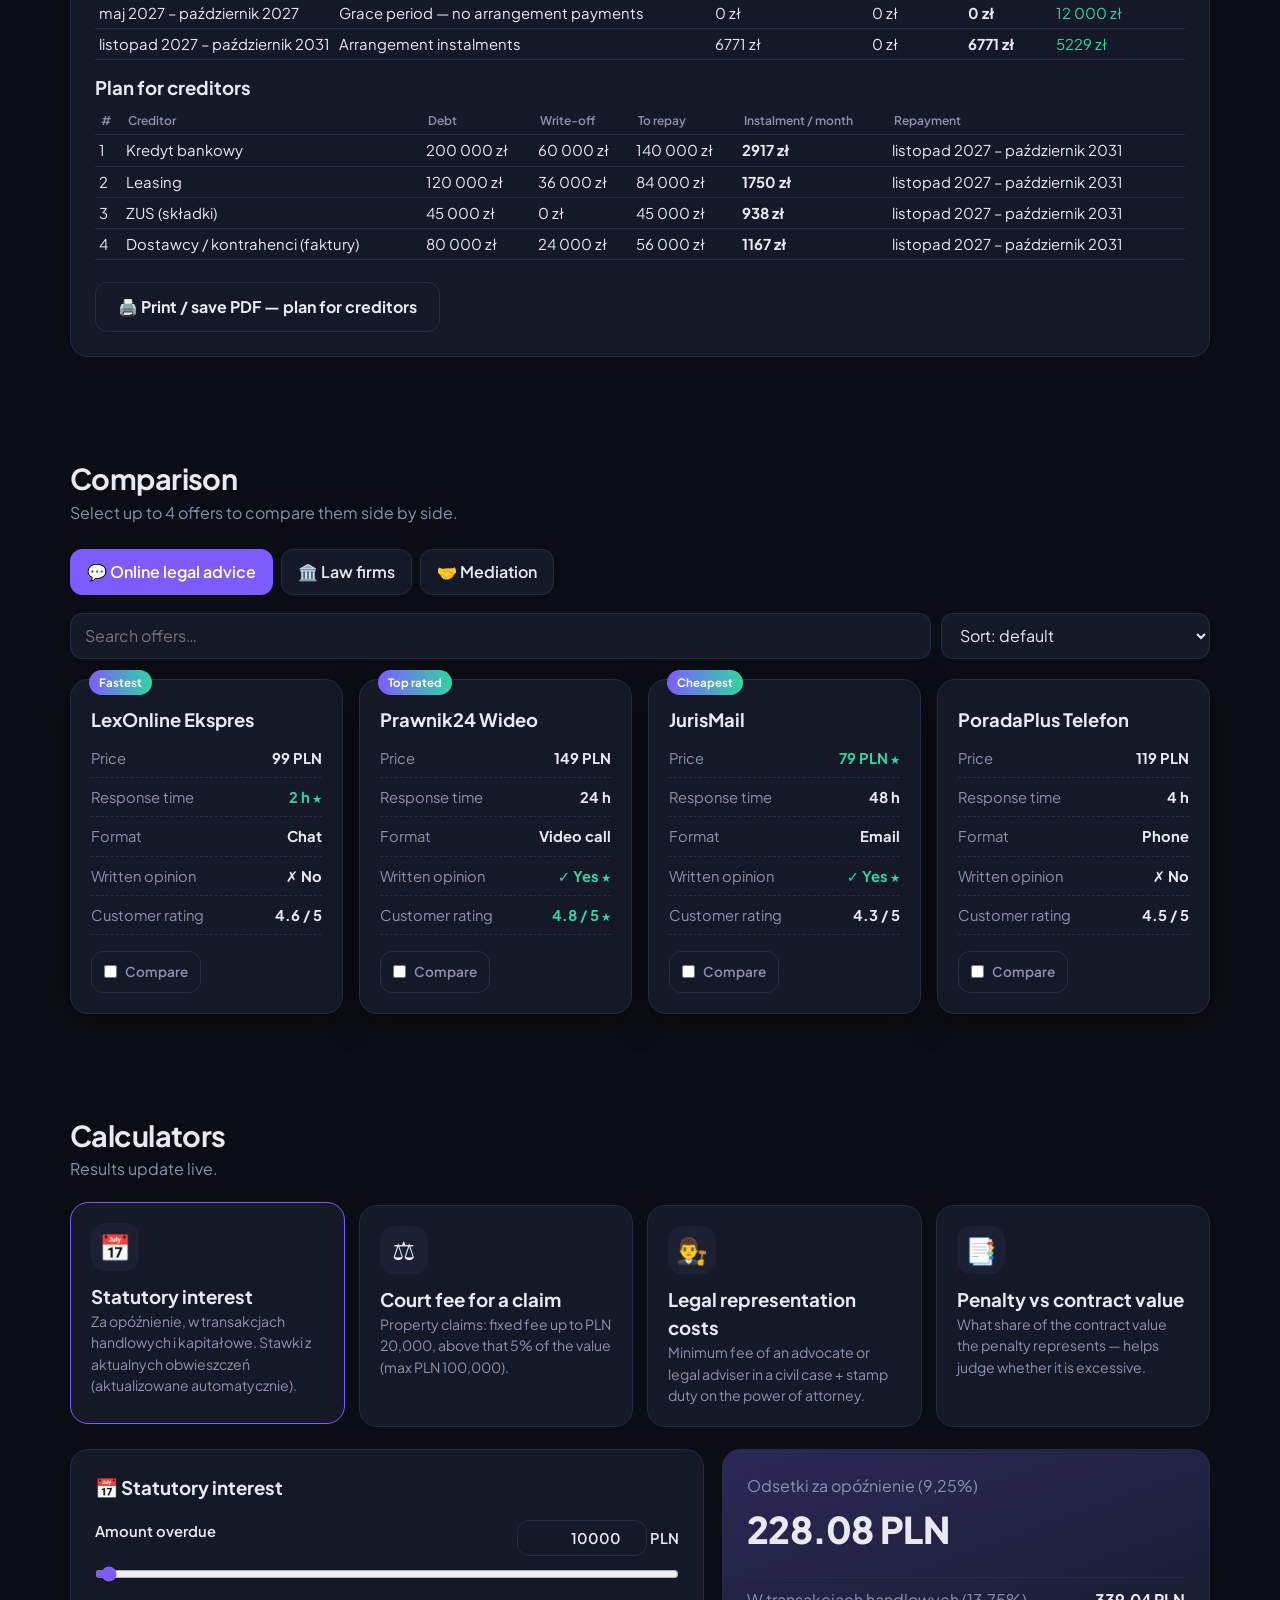
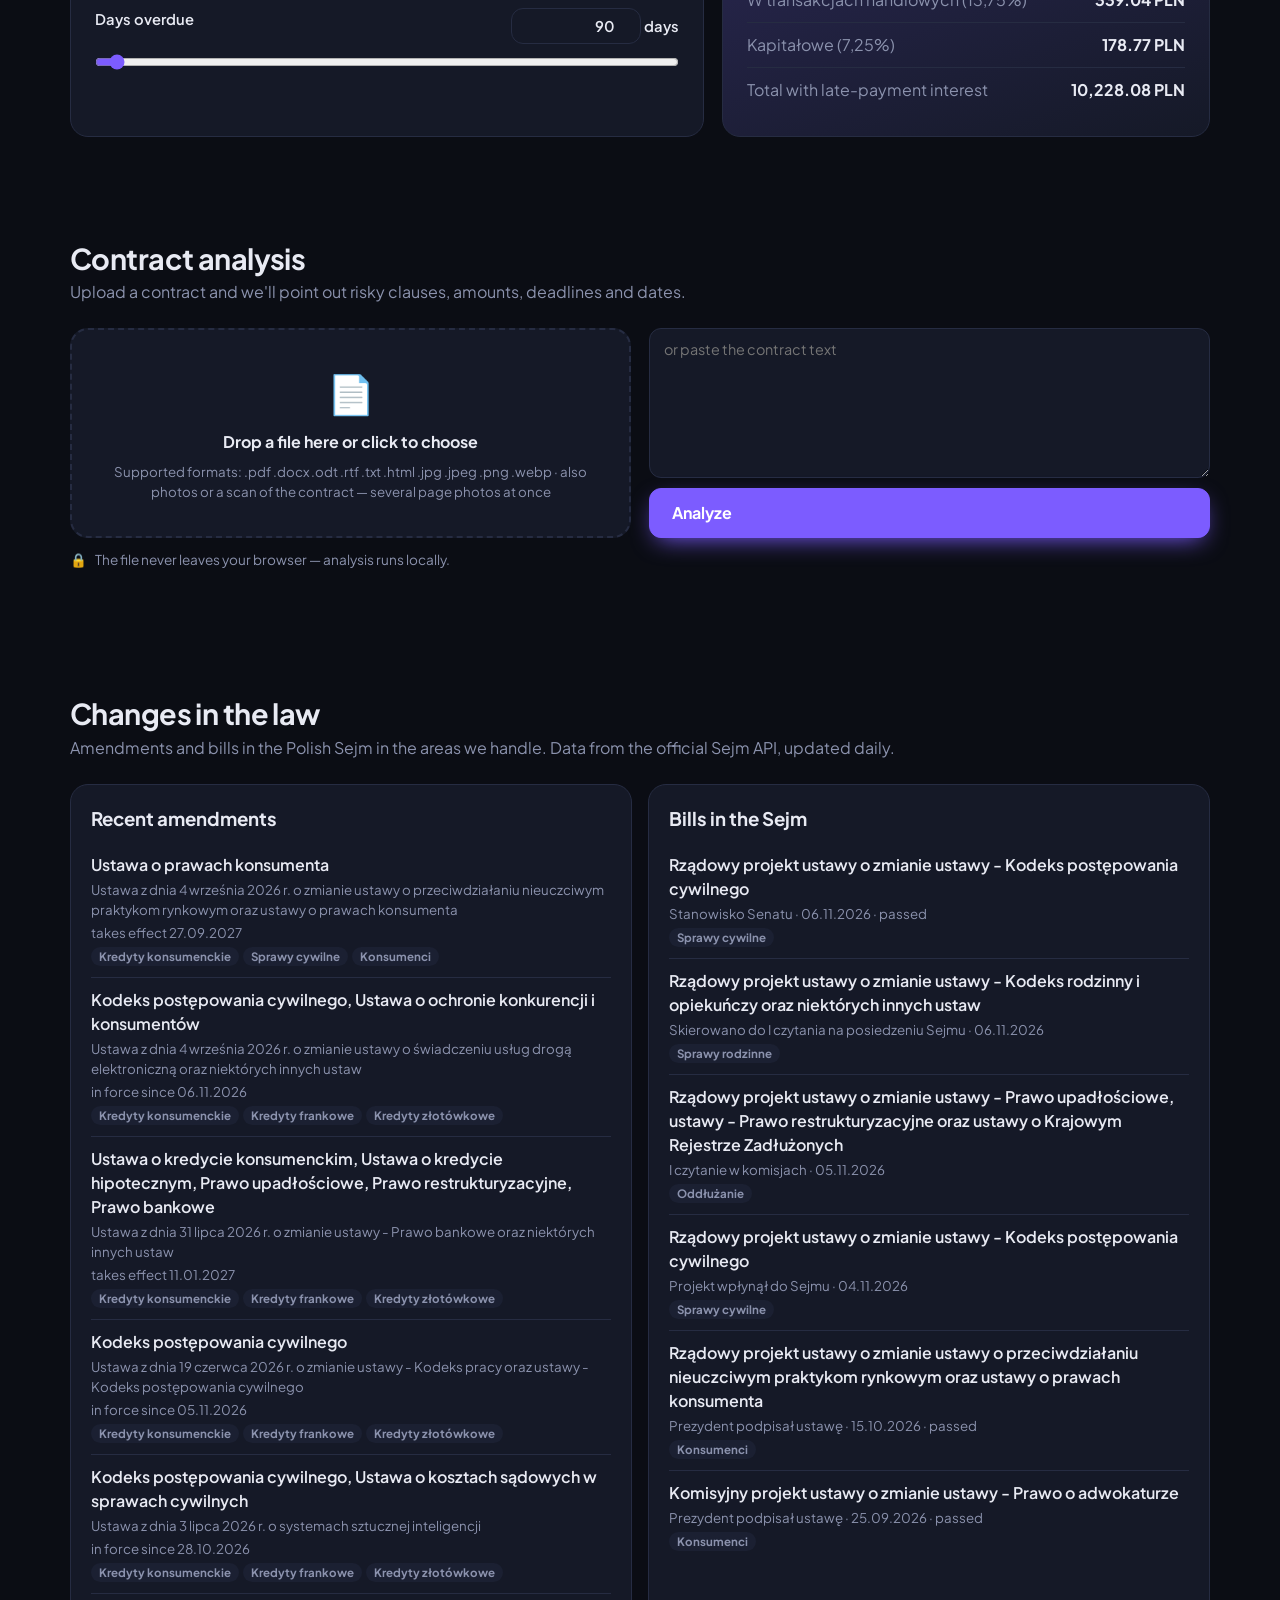
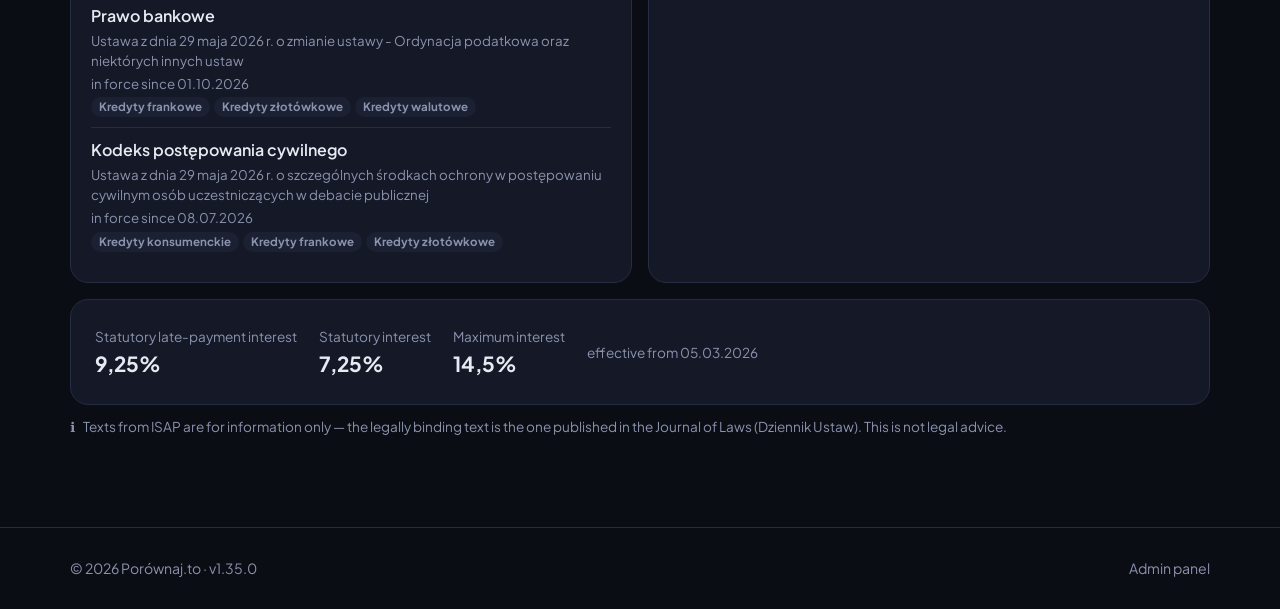
==== commit 492aa01f: "v1.35.0 Porządek w plikach i folderach Co-Authored-By: Claude Opus 5.5 <noreply@anthropic.com> Claud" ====
--- a/index.html
+++ b/index.html
@@ -4,217 +4,30 @@
 <meta charset="utf-8">
 <meta name="viewport" content="width=device-width,initial-scale=1">
 <!--SEO-->
-<title>Porównywarka</title>
+<title>Porównaj.to — porady prawne, kalkulatory prawne i analiza umów</title>
+<meta name="description" content="Porównaj porady prawne online, kancelarie i mediacje. Policz odsetki ustawowe, opłatę sądową i koszty zastępstwa. Sprawdź umowę za darmo.">
+<meta name="keywords" content="porada prawna online, kancelaria, mediacje, kalkulator odsetek ustawowych, opłata sądowa od pozwu, koszty zastępstwa procesowego, analiza umowy">
+<meta name="robots" content="index,follow">
+<meta name="theme-color" content="#0b0d14">
+<link rel="canonical" href="https://lexsalus.github.io/PiK/">
+<link rel="alternate" hreflang="pl" href="https://lexsalus.github.io/PiK/">
+<link rel="alternate" hreflang="uk" href="https://lexsalus.github.io/PiK/?lang=uk">
+<link rel="alternate" hreflang="en" href="https://lexsalus.github.io/PiK/?lang=en">
+<link rel="alternate" hreflang="x-default" href="https://lexsalus.github.io/PiK/">
+<meta property="og:type" content="website">
+<meta property="og:title" content="Porównaj.to — porady prawne, kalkulatory prawne i analiza umów">
+<meta property="og:description" content="Porównaj porady prawne online, kancelarie i mediacje. Policz odsetki ustawowe, opłatę sądową i koszty zastępstwa. Sprawdź umowę za darmo.">
+<meta property="og:site_name" content="Porównaj.to">
+<meta property="og:locale" content="pl_PL">
+<meta property="og:locale:alternate" content="uk_UA">
+<meta property="og:locale:alternate" content="en_GB">
+<meta property="og:url" content="https://lexsalus.github.io/PiK/">
+<meta name="twitter:card" content="summary_large_image">
+<script type="application/ld+json">{"@context": "https://schema.org", "@type": "WebSite", "name": "Porównaj.to", "description": "Porównaj porady prawne online, kancelarie i mediacje. Policz odsetki ustawowe, opłatę sądową i koszty zastępstwa. Sprawdź umowę za darmo.", "url": "https://lexsalus.github.io/PiK/", "inLanguage": ["pl", "uk", "en"]}</script>
 <!--/SEO-->
 <link rel="preconnect" href="https://fonts.googleapis.com">
 <link href="https://fonts.googleapis.com/css2?family=Plus+Jakarta+Sans:wght@400;500;600;700;800&display=swap" rel="stylesheet">
-<style>
-:root{
-  --accent:#7c5cff;
-  --bg:#0b0d14;--bg2:#11141e;--card:#151927;--card2:#1b2032;--line:#262c42;
-  --txt:#e8eaf3;--mut:#8b92ad;--good:#2fd6a0;--bad:#ff6b81;
-  --r:18px;--sh:0 10px 40px -12px rgba(0,0,0,.6);
-}
-[data-theme=light]{
-  --bg:#f5f6fb;--bg2:#ffffff;--card:#ffffff;--card2:#f0f2f8;--line:#e2e5ef;
-  --txt:#141826;--mut:#6a718a;--sh:0 10px 30px -14px rgba(30,40,80,.25);
-}
-*{box-sizing:border-box;margin:0;padding:0}
-html{scroll-behavior:smooth}
-body{font-family:'Plus Jakarta Sans',system-ui,sans-serif;background:var(--bg);color:var(--txt);line-height:1.5;min-height:100vh;overflow-x:hidden;top:0!important}
-a{color:inherit;text-decoration:none}
-button,input,select{font:inherit;color:inherit}
-.wrap{max-width:1180px;margin:0 auto;padding:0 20px}
-
-/* nav */
-nav{position:sticky;top:0;z-index:50;backdrop-filter:blur(14px);background:color-mix(in srgb,var(--bg) 75%,transparent);border-bottom:1px solid var(--line)}
-nav .wrap{display:flex;align-items:center;gap:14px;height:64px}
-.logo{font-weight:800;font-size:1.2rem;display:flex;align-items:center;gap:10px;white-space:nowrap;min-width:0}
-#siteName{overflow:hidden;text-overflow:ellipsis}
-.ver-badge{font-size:.68rem;font-weight:700;color:var(--mut);background:var(--card2);border:1px solid var(--line);border-radius:6px;padding:2px 6px;margin-left:-4px;letter-spacing:.02em}
-.ver-badge:empty{display:none}
-.logo i{width:30px;height:30px;border-radius:9px;background:linear-gradient(135deg,var(--accent),color-mix(in srgb,var(--accent) 40%,#2fd6a0));display:grid;place-items:center;font-style:normal;font-size:.95rem;color:#fff}
-.links{display:flex;gap:6px;margin-left:auto}
-.links a{padding:8px 14px;border-radius:10px;color:var(--mut);font-weight:600;font-size:.92rem;transition:.2s}
-.links a:hover{color:var(--txt);background:var(--card2)}
-.icon-btn{width:38px;height:38px;border-radius:10px;border:1px solid var(--line);background:var(--card);cursor:pointer;display:grid;place-items:center;flex:none}
-.lang{flex:none;display:flex;border:1px solid var(--line);border-radius:10px;overflow:hidden;background:var(--card)}
-.lang button{border:0;background:none;padding:8px 10px;font-weight:700;font-size:.8rem;cursor:pointer;color:var(--mut)}
-.lang button.on{background:var(--accent);color:#fff}
-.admin-btn{display:inline-flex;align-items:center;gap:6px;padding:8px 12px;border-radius:10px;border:1px solid var(--line);background:var(--card);font-weight:600;font-size:.88rem;white-space:nowrap;transition:.2s}
-.admin-btn:hover{border-color:var(--accent)}
-
-/* hero */
-.hero{position:relative;padding:80px 0 50px;text-align:center;overflow:hidden}
-.hero::before{content:"";position:absolute;inset:-40% -10% auto;height:520px;background:radial-gradient(closest-side,color-mix(in srgb,var(--accent) 35%,transparent),transparent);filter:blur(30px);z-index:-1;opacity:.8}
-.hero h1{font-size:clamp(2rem,5.5vw,3.6rem);font-weight:800;letter-spacing:-.03em;line-height:1.08}
-.hero h1 .grad{background:linear-gradient(90deg,var(--accent),#2fd6a0);-webkit-background-clip:text;background-clip:text;color:transparent}
-.hero p{color:var(--mut);font-size:1.1rem;max-width:600px;margin:18px auto 30px}
-.cta{display:flex;gap:12px;justify-content:center;flex-wrap:wrap}
-.btn{padding:12px 22px;border-radius:12px;border:1px solid var(--line);background:var(--card);font-weight:700;cursor:pointer;transition:.2s;display:inline-flex;align-items:center;gap:8px}
-.btn:hover{transform:translateY(-2px)}
-.btn.pri{background:var(--accent);border-color:var(--accent);color:#fff;box-shadow:0 8px 24px -8px var(--accent)}
-.stats{display:flex;gap:28px;justify-content:center;margin-top:40px;color:var(--mut);font-size:.9rem}
-.stats b{display:block;color:var(--txt);font-size:1.5rem}
-
-section{padding:50px 0}
-.sec-h{display:flex;align-items:end;justify-content:space-between;gap:20px;flex-wrap:wrap;margin-bottom:24px}
-.sec-h h2{font-size:1.8rem;letter-spacing:-.02em}
-.sec-h p{color:var(--mut)}
-
-/* category tabs */
-.tabs{display:flex;gap:8px;flex-wrap:wrap;margin-bottom:18px}
-.tab{padding:10px 16px;border-radius:12px;border:1px solid var(--line);background:var(--card);cursor:pointer;font-weight:600;transition:.2s}
-.tab.on{background:var(--accent);border-color:var(--accent);color:#fff}
-.toolbar{display:flex;gap:10px;flex-wrap:wrap;margin-bottom:20px}
-.field{background:var(--card);border:1px solid var(--line);border-radius:12px;padding:10px 14px;outline:none;transition:.2s}
-.field:focus{border-color:var(--accent)}
-.toolbar .field.search{flex:1;min-width:200px}
-
-/* offer cards */
-.grid{display:grid;grid-template-columns:repeat(auto-fill,minmax(260px,1fr));gap:16px}
-.card{background:var(--card);border:1px solid var(--line);border-radius:var(--r);padding:20px;position:relative;transition:.25s;box-shadow:var(--sh);display:flex;flex-direction:column}
-.card:hover{transform:translateY(-4px);border-color:color-mix(in srgb,var(--accent) 50%,var(--line))}
-.card.sel{border-color:var(--accent);box-shadow:0 0 0 2px color-mix(in srgb,var(--accent) 40%,transparent)}
-.badge{position:absolute;top:-10px;left:18px;background:linear-gradient(90deg,var(--accent),#2fd6a0);color:#fff;font-size:.72rem;font-weight:700;padding:4px 10px;border-radius:20px}
-.card h3{font-size:1.15rem;margin:6px 0 14px}
-.rows{display:grid;gap:8px;margin-bottom:16px;flex:1}
-.row{display:flex;justify-content:space-between;gap:10px;font-size:.92rem;padding-bottom:8px;border-bottom:1px dashed var(--line)}
-.row span{color:var(--mut)}
-.row b{text-align:right}
-.row b.best{color:var(--good)}
-.row b.best::after{content:" ★";font-size:.75em}
-.card-foot{display:flex;gap:8px}
-.card-foot .btn{flex:1;justify-content:center;padding:10px;font-size:.88rem}
-.chk{display:flex;align-items:center;gap:8px;cursor:pointer;color:var(--mut);font-size:.85rem;font-weight:600;border:1px solid var(--line);border-radius:12px;padding:10px 12px}
-.chk input{accent-color:var(--accent)}
-.empty{color:var(--mut);padding:40px;text-align:center;border:1px dashed var(--line);border-radius:var(--r)}
-
-/* compare bar + modal */
-.cbar{position:fixed;left:50%;bottom:20px;transform:translate(-50%,150%);background:var(--card);border:1px solid var(--line);border-radius:16px;padding:10px 10px 10px 18px;display:flex;align-items:center;gap:14px;box-shadow:var(--sh);transition:.35s;z-index:60;max-width:calc(100% - 32px)}
-.cbar.show{transform:translate(-50%,0)}
-.modal{position:fixed;inset:0;background:rgba(5,7,12,.7);backdrop-filter:blur(6px);display:none;align-items:center;justify-content:center;z-index:80;padding:16px}
-.modal.show{display:flex}
-.mbox{background:var(--bg2);border:1px solid var(--line);border-radius:22px;max-width:960px;width:100%;max-height:90vh;overflow:auto;padding:24px;animation:pop .25s}
-@keyframes pop{from{transform:scale(.96);opacity:0}}
-.mhead{display:flex;justify-content:space-between;align-items:center;margin-bottom:16px}
-table{width:100%;border-collapse:collapse;font-size:.93rem}
-th,td{padding:12px;text-align:left;border-bottom:1px solid var(--line)}
-th{color:var(--mut);font-weight:600}
-td.best{color:var(--good);font-weight:700}
-
-/* calculators */
-.cgrid{display:grid;grid-template-columns:repeat(auto-fill,minmax(230px,1fr));gap:14px}
-.ccard{background:var(--card);border:1px solid var(--line);border-radius:var(--r);padding:20px;cursor:pointer;transition:.25s}
-.ccard:hover,.ccard.on{border-color:var(--accent);transform:translateY(-3px)}
-.ccard .ic{font-size:1.6rem;width:48px;height:48px;border-radius:14px;background:var(--card2);display:grid;place-items:center;margin-bottom:12px}
-.ccard p{color:var(--mut);font-size:.88rem}
-.claims-sec{background:linear-gradient(180deg,color-mix(in srgb,var(--accent) 7%,transparent),transparent 70%)}
-.ccard.claim{position:relative;overflow:hidden}
-.ccard.claim::after{content:"→";position:absolute;right:18px;bottom:16px;color:var(--accent);font-weight:800;font-size:1.2rem;transition:.2s}
-.ccard.claim:hover::after{transform:translateX(4px)}
-.cnote{margin-top:14px;font-size:.84rem;color:var(--mut);background:var(--bg2);border-left:3px solid #f5b84a;border-radius:8px;padding:10px 12px;line-height:1.5}
-.lead-cta{margin-top:18px;width:100%;justify-content:center}
-.lform{display:grid;gap:12px}
-.lform label{display:grid;gap:6px;font-weight:600;font-size:.9rem}
-.lform .field{width:100%}
-.lform textarea{min-height:90px;resize:vertical;font:inherit}
-.lform .rodo{display:flex;gap:10px;align-items:flex-start;font-weight:500;font-size:.82rem;color:var(--mut)}
-.lform .rodo input{margin-top:3px;accent-color:var(--accent)}
-.lsum{background:var(--card);border:1px solid var(--line);border-radius:12px;padding:12px 14px;font-size:.88rem}
-.lsum b{color:var(--good)}
-.lok{text-align:center;padding:20px 10px}
-.lok .big{font-size:2.6rem}
-.calc{margin-top:22px;display:grid;grid-template-columns:1.3fr 1fr;gap:18px}
-.panel{background:var(--card);border:1px solid var(--line);border-radius:var(--r);padding:24px}
-.inp{margin-bottom:20px}
-.inp label{display:flex;justify-content:space-between;gap:10px;font-weight:600;font-size:.92rem;margin-bottom:8px}
-.inp label input{width:130px;text-align:right;padding:6px 10px}
-input[type=range]{width:100%;accent-color:var(--accent)}
-.res{background:linear-gradient(160deg,color-mix(in srgb,var(--accent) 22%,var(--card)),var(--card));}
-.res .main{font-size:2.3rem;font-weight:800;letter-spacing:-.02em;margin:4px 0 20px}
-.res .sub{display:flex;justify-content:space-between;gap:10px;padding:10px 0;border-top:1px solid var(--line)}
-.res .sub span{color:var(--mut)}
-
-/* analiza umów */
-.an{display:grid;grid-template-columns:1fr 1fr;gap:18px}
-.drop{border:2px dashed var(--line);border-radius:var(--r);padding:34px 20px;text-align:center;cursor:pointer;transition:.2s;background:var(--card);display:grid;place-items:center;gap:8px}
-.drop:hover,.drop.over{border-color:var(--accent);background:color-mix(in srgb,var(--accent) 8%,var(--card))}
-.drop .big{font-size:2.4rem}
-.drop small{color:var(--mut)}
-.paste{display:flex;flex-direction:column;gap:10px}
-.paste textarea{flex:1;min-height:150px;resize:vertical;font:inherit;font-size:.9rem}
-.priv{color:var(--mut);font-size:.85rem;margin-top:12px;display:flex;gap:8px;align-items:center}
-.ares{margin-top:22px}
-.ahead{display:flex;justify-content:space-between;align-items:center;gap:16px;flex-wrap:wrap;margin-bottom:16px}
-.ahead h3{font-size:1.2rem;word-break:break-all}
-.ahead small{color:var(--mut)}
-.bars{display:grid;grid-template-columns:repeat(auto-fit,minmax(220px,1fr));gap:16px;margin:4px 0 22px}
-.bar-l{display:flex;justify-content:space-between;font-size:.85rem;font-weight:700;margin-bottom:6px}
-.bar-l small{color:var(--mut);font-weight:600}
-.bar{height:12px;border-radius:8px;background:linear-gradient(90deg,#2fd6a0,#c8d84a 35%,#f5b84a 60%,#ff6b81);position:relative}
-.bar::after{content:"";position:absolute;top:0;bottom:0;right:0;left:var(--v);background:color-mix(in srgb,var(--bg) 78%,transparent);border-radius:0 8px 8px 0}
-.bar i{position:absolute;left:var(--v);top:-4px;width:4px;height:20px;margin-left:-2px;background:var(--txt);border-radius:2px;z-index:1;box-shadow:0 0 0 2px var(--bg)}
-.asec{margin-top:24px;padding-top:18px;border-top:1px solid var(--line)}
-.asec>h4{font-size:1.05rem;margin-bottom:12px;display:flex;align-items:center;gap:10px}
-.basis{font-size:.78rem;color:var(--mut);margin-top:4px}
-.counts{display:flex;gap:10px;flex-wrap:wrap;margin-bottom:16px}
-.counts span{padding:6px 12px;border-radius:20px;font-size:.85rem;font-weight:700;background:var(--card2)}
-.finding{background:var(--card);border:1px solid var(--line);border-left:4px solid var(--lc);border-radius:14px;padding:14px 16px;margin-bottom:10px}
-.finding h4{display:flex;justify-content:space-between;gap:10px;font-size:1rem}
-.finding h4 small{color:var(--mut);font-weight:600}
-.finding p{color:var(--mut);font-size:.9rem;margin:6px 0}
-.snip{font-size:.85rem;background:var(--bg2);border-radius:8px;padding:8px 10px;margin-top:6px;line-height:1.55}
-mark{background:color-mix(in srgb,var(--lc,var(--accent)) 35%,transparent);color:inherit;border-radius:3px;padding:0 2px}
-.chips{display:flex;flex-wrap:wrap;gap:6px;margin:6px 0 12px}
-.chips span{background:var(--card2);border:1px solid var(--line);border-radius:8px;padding:3px 9px;font-size:.82rem}
-.full{max-height:420px;overflow:auto;white-space:pre-wrap;font-size:.85rem;background:var(--bg2);border-radius:12px;padding:16px;margin-top:10px}
-.disc{color:var(--mut);font-size:.82rem;margin-top:14px;font-style:italic}
-.err{color:var(--bad);margin-top:12px;font-weight:600}
-.spin{display:inline-block;width:16px;height:16px;border:2px solid var(--line);border-top-color:var(--accent);border-radius:50%;animation:sp 1s linear infinite;vertical-align:middle}
-@keyframes sp{to{transform:rotate(360deg)}}
-@media(max-width:760px){.an{grid-template-columns:1fr}}
-
-footer{border-top:1px solid var(--line);padding:30px 0;color:var(--mut);font-size:.88rem;margin-top:40px}
-footer .wrap{display:flex;justify-content:space-between;flex-wrap:wrap;gap:10px}
-.preview-flag{background:#f5b84a;color:#1a1300;text-align:center;font-weight:700;font-size:.85rem;padding:6px}
-.consent{position:fixed;left:16px;bottom:16px;max-width:380px;background:var(--card);border:1px solid var(--line);border-radius:16px;padding:16px;box-shadow:var(--sh);z-index:90;display:none;gap:12px;flex-direction:column}
-.consent.show{display:flex}
-.consent div{display:flex;gap:8px}
-.consent .btn{padding:8px 14px;font-size:.88rem}
-/* Google Translate: ukrycie paska i podpowiedzi */
-#gt,.goog-te-banner-frame,iframe.skiptranslate,.goog-te-balloon-frame,#goog-gt-tt,.goog-tooltip{display:none!important}
-.goog-text-highlight{background:none!important;box-shadow:none!important}
-@media(max-width:760px){nav .wrap{gap:6px;padding:0 10px}.logo{font-size:1rem;gap:6px}.logo i{display:none}.ver-badge{margin-left:0}.lang button{padding:7px 7px}.icon-btn{width:34px;height:34px}.admin-btn{padding:7px 9px}.calc{grid-template-columns:1fr}.links,.admin-btn span{display:none}.hero{padding-top:50px}.lang{margin-left:auto}}
-.fade{animation:fade .4s both}@keyframes fade{from{opacity:0;transform:translateY(8px)}}
-/* paski przewijania w stylu strony */
-::-webkit-scrollbar{width:10px;height:10px}::-webkit-scrollbar-track{background:transparent}
-::-webkit-scrollbar-thumb{background:color-mix(in srgb,var(--mut) 38%,transparent);border-radius:10px;border:2px solid transparent;background-clip:padding-box}
-::-webkit-scrollbar-thumb:hover{background:color-mix(in srgb,var(--accent) 70%,transparent);border:2px solid transparent;background-clip:padding-box}
-::-webkit-scrollbar-corner{background:transparent}
-.tabs::-webkit-scrollbar,.tw::-webkit-scrollbar,.sres::-webkit-scrollbar{height:6px;width:6px}
-@supports (-moz-appearance:none){*{scrollbar-width:thin;scrollbar-color:color-mix(in srgb,var(--mut) 45%,transparent) transparent}}
-.pgrid{display:grid;grid-template-columns:1fr 1fr;gap:16px}.pgrid .panel{padding:20px}.pgrid h3{margin-bottom:10px}
-.pitem{padding:10px 0;border-bottom:1px solid var(--line)}.pitem:last-child{border:0}.pitem a{color:var(--txt);font-weight:600}.pitem a:hover{color:var(--accent)}
-.pitem small{display:block;color:var(--mut);margin-top:3px}.ptag{display:inline-block;font-size:.72rem;font-weight:700;padding:1px 8px;border-radius:20px;background:var(--card2);color:var(--mut);margin:4px 4px 0 0}
-.ptag.new{background:color-mix(in srgb,var(--accent) 20%,var(--card2));color:var(--txt)}
-.pods{margin-top:16px;display:flex;gap:22px;flex-wrap:wrap;align-items:center}.pods b{font-size:1.3rem}.pods span{color:var(--mut);font-size:.85rem}
-.refund{border:2px solid var(--bad);background:color-mix(in srgb,var(--bad) 10%,var(--card));border-radius:16px;padding:18px 20px;margin:4px 0 18px}
-.refund .rhead{color:var(--bad);font-size:1.02rem;line-height:1.45}.refund .rhead b{font-size:1.08rem}
-.refund .ramt{display:flex;flex-direction:column;margin:12px 0 4px}.refund .ramt span{color:var(--mut);font-size:.88rem}.refund .ramt b{font-size:2.1rem;color:var(--bad);line-height:1.15}
-.refund .rsub{display:flex;gap:18px;flex-wrap:wrap;margin-bottom:6px}.refund .rsub div{display:flex;flex-direction:column}.refund .rsub span{color:var(--mut);font-size:.8rem}
-.refund .rmiss{margin:10px 0;font-weight:600}.refund .rdata{margin:10px 0}.refund summary{cursor:pointer;color:var(--mut);font-weight:600;font-size:.9rem}
-.refund .rgrid{display:grid;grid-template-columns:repeat(auto-fit,minmax(210px,1fr));gap:10px;margin-top:10px}.refund .rgrid label{display:flex;flex-direction:column;gap:4px;font-size:.85rem;color:var(--mut)}
-.fxh{margin-top:16px;border-top:1px solid var(--line);padding-top:14px}.fxh summary{cursor:pointer;font-weight:600;color:var(--accent)}.fxh .fxg{display:grid;grid-template-columns:repeat(auto-fit,minmax(150px,1fr));gap:10px;margin:12px 0}.fxh label{display:flex;flex-direction:column;gap:4px;font-size:.85rem;color:var(--mut)}.fxh label span{display:flex;align-items:center;gap:6px;color:var(--txt)}.fxh input,.fxh select{width:100%}.fxh .fxr{margin-top:10px;font-size:.86rem;color:var(--mut)}.fxh .fxr b{color:var(--txt)}
-.refund .rgrid span{display:flex;align-items:center;gap:6px;color:var(--txt)}.refund .rgrid input{width:100%}
-.refund .rcta{margin-top:6px;background:var(--bad);border-color:var(--bad)}.refund .rcta[disabled]{opacity:.5;cursor:not-allowed}.refund .rnote{color:var(--mut);font-size:.8rem;margin-top:8px}
-#firmaCalc{grid-template-columns:1fr}.fpanel{overflow:hidden}.ftw{overflow-x:auto;margin:6px 0 10px}.ftab{width:100%;border-collapse:collapse;min-width:720px}.ftab th{font-size:.75rem;color:var(--mut);text-align:left;font-weight:600;padding:4px 6px}
-.ftab td{padding:4px 4px}.ftab .field{padding:7px 8px;width:100%;min-width:105px}.ftab select.field{min-width:150px}.ftab input[type=checkbox]{width:18px;height:18px;accent-color:var(--accent)}
-.frow2,.frow3{display:grid;grid-template-columns:repeat(auto-fit,minmax(200px,1fr));gap:12px;margin-top:12px}.frow2 label,.frow3 label{display:flex;flex-direction:column;gap:6px;font-size:.88rem;color:var(--mut)}
-#serwisBar{position:relative;z-index:60;background:#f5b84a;color:#1a1300;text-align:center;font-weight:700;padding:8px 16px;font-size:.92rem}
-.refrow{display:flex;gap:10px;align-items:flex-start;padding:9px 0;border-bottom:1px solid var(--line)}.refrow:last-child{border:0}.refrow i{font-style:normal}.refrow small{display:block;color:var(--mut)}
-@media(max-width:860px){.pgrid{grid-template-columns:1fr}}
-</style>
+<link rel="stylesheet" href="strona/strona.css">
 </head>
 <body>
 <div id="pv"></div>
@@ -302,609 +115,10 @@
 <div class="consent" id="consent"><span data-i18n>Używamy plików cookie do analityki.</span><div><button class="btn pri" id="cYes" data-i18n>Akceptuję</button><button class="btn" id="cNo" data-i18n>Odrzuć</button></div></div>
 <div id="gt"></div>
 
-<script src="prawo.js"></script>
-<script src="kredyt-walutowy.js"></script>
-<script src="umowa-zwrot.js"></script>
-<script src="restrukturyzacja.js"></script>
-<script>
-const $=s=>document.querySelector(s);
-const esc=s=>String(s??'').replace(/[&<>"']/g,c=>({'&':'&amp;','<':'&lt;','>':'&gt;','"':'&quot;',"'":'&#39;'}[c]));
-const store={get:k=>{try{return localStorage.getItem(k)}catch(e){return null}},set:(k,v)=>{try{localStorage.setItem(k,v)}catch(e){}}};
-const LANGS={pl:{label:'PL',loc:'pl-PL'},uk:{label:'UA',loc:'uk-UA'},en:{label:'EN',loc:'en-GB'}};
-let D,cat,sel=new Set(),curCalc,lang='pl',mode='own',enabled=['pl'];
-
-/* ---------- tłumaczenia ---------- */
-// t(): tekst źródłowy (polski) -> tłumaczenie z data.json; w trybie Google strona zostaje po polsku, tłumaczy widget
-const t=s=>{if(s==null||s==='')return s??'';if(lang==='pl'||mode!=='own')return s;return D.translations?.[lang]?.[s]||s};
-const loc=()=>LANGS[mode==='own'?lang:'pl'].loc;
-const fmt=(v,d=0)=>Number.isFinite(v)?v.toLocaleString(loc(),{minimumFractionDigits:d,maximumFractionDigits:d}):'—';
-
-function pickLang(){
-  const want=new URLSearchParams(location.search).get('lang')||store.get('pk_lang')||(navigator.language||'pl').slice(0,2).replace('ua','uk');
-  return enabled.includes(want)?want:'pl';
-}
-function setGoogleCookie(l){
-  const host=location.hostname,past='expires=Thu, 01 Jan 1970 00:00:00 GMT';
-  ['',';domain='+host,';domain=.'+host].forEach(dm=>{document.cookie=`googtrans=;path=/${dm};${past}`});
-  if(l!=='pl')document.cookie=`googtrans=/pl/${l};path=/`;
-}
-function loadGoogle(){
-  window.gtInit=()=>new google.translate.TranslateElement({pageLanguage:'pl',includedLanguages:enabled.filter(l=>l!=='pl').join(','),autoDisplay:false},'gt');
-  const s=document.createElement('script');s.src='https://translate.google.com/translate_a/element.js?cb=gtInit';document.head.appendChild(s);
-}
-function renderLang(){
-  $('#lang').style.display=enabled.length>1?'':'none';
-  $('#lang').innerHTML=enabled.map(l=>`<button class="${l===lang?'on':''}" data-l="${l}">${LANGS[l].label}</button>`).join('');
-}
-$('#lang').onclick=e=>{const b=e.target.closest('button');if(b&&b.dataset.l!==lang)setLang(b.dataset.l)};
-function setLang(l){
-  store.set('pk_lang',l);
-  const u=new URL(location.href);if(l==='pl')u.searchParams.delete('lang');else u.searchParams.set('lang',l);
-  if(mode==='google'){setGoogleCookie(l);location.href=u.toString();return}
-  history.replaceState(null,'',u);lang=l;applyLang(true);
-}
-function applyStatic(){
-  document.querySelectorAll('[data-i18n]').forEach(el=>{el.dataset.src??=el.textContent.trim();el.textContent=t(el.dataset.src)});
-  document.querySelectorAll('[data-i18n-ph]').forEach(el=>el.placeholder=t(el.dataset.i18nPh));
-  document.querySelectorAll('[data-i18n-title]').forEach(el=>el.title=t(el.dataset.i18nTitle));
-}
-function applySeo(){
-  const s=D.seo||{};
-  document.documentElement.lang=mode==='own'?lang:'pl';
-  document.title=t(s.title)||t(D.site.name)||'Porównywarka';
-  let m=document.querySelector('meta[name=description]');
-  if(!m){m=document.createElement('meta');m.name='description';document.head.appendChild(m)}
-  m.content=t(s.description)||'';
-}
-function applyLang(keep){
-  renderLang();applyStatic();applySeo();
-  $('#siteName').textContent=$('#fName').textContent=t(D.site.name)||'';
-  $('#tagline').textContent=t(D.site.tagline)||'';
-  // zachowaj wybraną kategorię i wartości kalkulatora przy zmianie języka
-  const catId=cat?.id;
-  renderTabs();setCat(catId||D.categories[0]?.id);
-  renderCalcs();
-  initContracts();
-  Object.entries(BOX).forEach(([k,b])=>{
-    const first=b.cur||D.calculators.find(c=>kindOf(c)===k);if(!first)return;
-    openCalc(first.id,false,keep&&b.cur?readVals($(b.panel)):null);
-  });
-}
-
-/* ---------- motyw ---------- */
-const th=store.get('theme');if(th)document.documentElement.dataset.theme=th;
-$('#theme').onclick=()=>{const v=document.documentElement.dataset.theme==='light'?'dark':'light';document.documentElement.dataset.theme=v;store.set('theme',v)};
-
-/* ---------- start ---------- */
-const SITE_DB='https://eamobnucjsavahpxilrt.supabase.co',SITE_KEY='sb_publishable_jwyxht3egYyB_dAPrWHkRw_68bmBctB'; // klucz publiczny (publishable) — może być jawny
-async function load(){
-  const preview=new URLSearchParams(location.search).has('preview');
-  if(preview){try{const d=store.get('pk_draft');if(d){D=JSON.parse(d);$('#pv').innerHTML='<div class="preview-flag" data-i18n>PODGLĄD — szkic z CRM (nieopublikowany)</div>'}}catch(e){}}
-  if(!D){ // opublikowane treści z bazy (edycja w CRM → Treści strony); zapasowo data.json
-    // najpierw tylko data publikacji (kilkadziesiąt bajtów); pełne treści (~90 KB) pobieramy tylko, gdy się zmieniły
-    const H={headers:{apikey:SITE_KEY},cache:'no-store'},get=async(sel)=>{const ac=new AbortController(),t=setTimeout(()=>ac.abort(),5000);
-      try{const r=await fetch(SITE_DB+'/rest/v1/site_content?id=eq.1&select='+sel,{...H,signal:ac.signal});return r.ok?(await r.json())[0]:null}finally{clearTimeout(t)}};
-    try{const m=await get('published_at');
-      if(m){let c=null;try{c=JSON.parse(store.get('pk_site')||'null')}catch(e){}
-        if(c?.at===m.published_at&&c?.data?.site)D=c.data;
-        else{const j=await get('data,published_at');if(j?.data?.site){D=j.data;store.set('pk_site',JSON.stringify({at:j.published_at,data:j.data}))}}}}catch(e){}
-  }
-  if(!D){
-    try{D=await (await fetch('data.json',{cache:'no-store'})).json()}
-    catch(e){document.body.innerHTML='<p style="padding:40px">Nie udało się wczytać <code>data.json</code>. Uruchom stronę przez serwer (np. Live Server w VS Code) lub na GitHub Pages.</p>';return}
-  }
-  const i=D.i18n||{};
-  mode=i.mode==='google'?'google':'own';
-  enabled=['pl',...(i.languages||[]).filter(l=>l!=='pl'&&LANGS[l])];
-  lang=pickLang();
-  if(mode==='google'){setGoogleCookie(lang);if(lang!=='pl')loadGoogle()}
-  init();
-}
-function init(){
-  const s=D.site||{};
-  document.documentElement.style.setProperty('--accent',s.accent||'#7c5cff');
-  $('#yr').textContent=new Date().getFullYear();
-  $('#stCat').textContent=D.categories.length;
-  $('#stItem').textContent=D.categories.reduce((a,c)=>a+c.items.length,0);
-  $('#stCalc').textContent=D.calculators.length;
-  applyLang(false);
-  initConsent();
-  initChatbot();
-  initPrawo().catch(e=>console.warn('prawo',e));if(window.KREDYTFX)KREDYTFX.load();
-  const SV=D.serwis||{};let sb=document.getElementById('serwisBar');if(SV.enabled){if(!sb){sb=document.createElement('div');sb.id='serwisBar';document.body.prepend(sb)}sb.textContent='🚧 '+t(SV.tekst||'Trwają prace serwisowe.')}else if(sb)sb.remove();
-  const F=D.firma||{};$('#firma').style.display=F.enabled===false?'none':'';document.querySelectorAll('a[href="#firma"]').forEach(e=>e.style.display=F.enabled===false?'none':'');
-  if(window.FIRMA&&F.enabled!==false)FIRMA.render(F);
-}
-
-/* ---------- chatbot (Adam — asystent prawny, adam/adam.js) ---------- */
-// Wcześniej osadzany był czat Ilona (czat medyczny innego serwisu) — jego adres zamieniamy na Adama.
-function initChatbot(){
-  const c=D.site?.chatbot;if(c&&c.enabled===false)return;
-  const src=!c?.src||/\/Ilona\//i.test(c.src)?'adam/adam.js':c.src;
-  window.ADAM_CFG=D.adam||null;
-  const s=document.createElement('script');s.src=src;s.defer=true;s.dataset.lang=mode==='own'?lang:'pl';document.body.appendChild(s);
-}
-
-/* ---------- porównywarka ---------- */
-function renderTabs(){
-  $('#catTabs').innerHTML=D.categories.map(c=>`<button class="tab" data-id="${esc(c.id)}">${esc(c.icon||'')} ${esc(t(c.name))}</button>`).join('');
-  $('#catTabs').onclick=e=>{const b=e.target.closest('.tab');if(b)setCat(b.dataset.id)};
-}
-function setCat(id){
-  cat=D.categories.find(c=>c.id===id);sel.clear();updBar();
-  document.querySelectorAll('.tab').forEach(x=>x.classList.toggle('on',x.dataset.id===id));
-  if(!cat){$('#items').innerHTML=`<div class="empty">${esc(t('Brak kategorii.'))}</div>`;return}
-  const opts=[`<option value="">${esc(t('Sortuj: domyślnie'))}</option>`];
-  cat.fields.filter(f=>f.type==='number').forEach(f=>{
-    opts.push(`<option value="${esc(f.key)}:1">${esc(t(f.label))} ${esc(t('rosnąco'))}</option><option value="${esc(f.key)}:-1">${esc(t(f.label))} ${esc(t('malejąco'))}</option>`)});
-  $('#sort').innerHTML=opts.join('');$('#q').value='';
-  renderItems();
-}
-function bestMap(items){
-  const m={};
-  cat.fields.forEach(f=>{
-    if(!f.better)return;
-    const vals=items.map(i=>f.type==='bool'?(i.values[f.key]?1:0):Number(i.values[f.key])).filter(Number.isFinite);
-    if(!vals.length)return;
-    m[f.key]=f.better==='lower'?Math.min(...vals):Math.max(...vals);
-  });return m;
-}
-const val=(f,v)=>f.type==='bool'?(v?'✓ '+esc(t('Tak')):'✗ '+esc(t('Nie'))):f.type==='number'?(Number.isFinite(Number(v))?Number(v).toLocaleString(loc(),{maximumFractionDigits:2}):'—')+(f.unit?' '+esc(t(f.unit)):''):esc(t(v));
-const isBest=(f,v,m)=>f.key in m&&(f.type==='bool'?(v?1:0):Number(v))===m[f.key];
-function renderItems(){
-  const q=$('#q').value.trim().toLowerCase();
-  let items=cat.items.filter(i=>(i.name+' '+t(i.name)).toLowerCase().includes(q));
-  const [sk,sd]=$('#sort').value.split(':');
-  if(sk)items=[...items].sort((a,b)=>(a.values[sk]-b.values[sk])*sd);
-  const m=bestMap(cat.items);
-  $('#items').innerHTML=items.length?items.map((it,n)=>`
-   <div class="card fade ${sel.has(it.id)?'sel':''}" style="animation-delay:${n*40}ms">
-     ${it.badge?`<div class="badge">${esc(t(it.badge))}</div>`:''}
-     <h3>${esc(t(it.name))}</h3>
-     <div class="rows">${cat.fields.map(f=>`<div class="row"><span>${esc(t(f.label))}</span><b class="${isBest(f,it.values[f.key],m)?'best':''}">${val(f,it.values[f.key])}</b></div>`).join('')}</div>
-     <div class="card-foot">
-       <label class="chk"><input type="checkbox" data-id="${esc(it.id)}" ${sel.has(it.id)?'checked':''}>${esc(t('Porównaj'))}</label>
-       ${it.url&&it.url!=='#'?`<a class="btn pri" href="${esc(it.url)}" target="_blank" rel="noopener">${esc(t('Zobacz →'))}</a>`:''}
-     </div>
-   </div>`).join(''):`<div class="empty">${esc(t('Brak wyników.'))}</div>`;
-}
-$('#q').oninput=renderItems;$('#sort').onchange=renderItems;
-$('#items').onchange=e=>{
-  const c=e.target.closest('input[type=checkbox]');if(!c)return;
-  if(c.checked){if(sel.size>=4){c.checked=false;return}sel.add(c.dataset.id)}else sel.delete(c.dataset.id);
-  c.closest('.card').classList.toggle('sel',c.checked);updBar();
-};
-function updBar(){$('#cbar').classList.toggle('show',sel.size>0);$('#cbarTxt').textContent=`${t('Wybrano')}: ${sel.size}/4`}
-$('#cClear').onclick=()=>{sel.clear();updBar();renderItems()};
-$('#cGo').onclick=()=>{
-  const items=cat.items.filter(i=>sel.has(i.id)),m=bestMap(items);
-  $('#mBody').innerHTML=`<table><tr><th></th>${items.map(i=>`<th style="color:var(--txt)">${esc(t(i.name))}</th>`).join('')}</tr>
-   ${cat.fields.map(f=>`<tr><th>${esc(t(f.label))}</th>${items.map(i=>`<td class="${items.length>1&&isBest(f,i.values[f.key],m)?'best':''}">${val(f,i.values[f.key])}</td>`).join('')}</tr>`).join('')}</table>`;
-  $('#modal').classList.add('show');
-};
-$('#mClose').onclick=()=>$('#modal').classList.remove('show');
-$('#modal').onclick=e=>{if(e.target.id==='modal')$('#modal').classList.remove('show')};
-addEventListener('keydown',e=>{if(e.key==='Escape')$('#modal').classList.remove('show')});
-
-/* ---------- kalkulatory ---------- */
-// dwie grupy: „Co mi się należy” (kind:'claim') i narzędzia prawne (pozostałe)
-const BOX={claim:{grid:'#ncalcs',panel:'#ncalc',cur:null},tool:{grid:'#calcs',panel:'#calc',cur:null}};
-const kindOf=c=>c.kind==='claim'?'claim':'tool';
-function renderCalcs(){
-  Object.entries(BOX).forEach(([k,b])=>{
-    const list=D.calculators.filter(c=>kindOf(c)===k);
-    $(b.grid).innerHTML=list.map(c=>`<div class="ccard ${k==='claim'?'claim':''}" data-id="${esc(c.id)}"><div class="ic">${esc(c.icon||'🧮')}</div><h3>${esc(t(c.name))}</h3><p>${esc(window.PRAWO?PRAWO.odsLabel(t(c.description||'')):t(c.description||''))}</p></div>`).join('');
-    $(b.grid).onclick=e=>{const c=e.target.closest('.ccard');if(c)openCalc(c.dataset.id,true)};
-  });
-  const hasClaims=D.calculators.some(c=>kindOf(c)==='claim');
-  $('#nalezy').style.display=hasClaims?'':'none';document.querySelectorAll('.nav-claims').forEach(e=>e.style.display=hasClaims?'':'none');
-  $('#kalkulatory').style.display=D.calculators.some(c=>kindOf(c)==='tool')?'':'none';
-}
-function compute(c,vals){
-  const scope={...(window.PRAWO?PRAWO.odsScope():{}),...vals};
-  return c.outputs.map(o=>{
-    let v=NaN;
-    try{v=Number(new Function(...Object.keys(scope),'with(Math){return ('+o.formula+')}')(...Object.values(scope)))}catch(e){}
-    scope[o.key]=v;return{...o,v};
-  });
-}
-function openCalc(id,scroll,vals){
-  const c=D.calculators.find(x=>x.id===id);if(!c)return;
-  const k=kindOf(c),b=BOX[k],P=$(b.panel);b.cur=c;if(k==='tool')curCalc=c;
-  $(b.grid).querySelectorAll('.ccard').forEach(x=>x.classList.toggle('on',x.dataset.id===id));
-  P.innerHTML=`<div class="panel fade"><h3 style="margin-bottom:18px">${esc(c.icon||'')} ${esc(t(c.name))}</h3>
-    ${c.inputs.map(i=>{const v=vals?.[i.key]??i.default;return `<div class="inp"><label>${esc(t(i.label))}<span><input class="field" type="number" data-k="${esc(i.key)}" value="${v}" step="${i.step||1}"> ${esc(t(i.unit||''))}</span></label>
-    <input type="range" data-k="${esc(i.key)}" min="${i.min}" max="${i.max}" step="${i.step||1}" value="${v}"></div>`}).join('')}
-    ${c.note?`<div class="cnote">${esc(t(c.note))}</div>`:''}${fxHelper(c)}</div>
-    <div class="panel res fade"><div class="resv"></div>${k==='claim'&&D.leads?.enabled&&((D.leads.mode==='email'&&D.leads.email)||(D.leads.supabaseUrl&&D.leads.supabaseKey))?`<button class="btn pri lead-cta">${esc(t('Chcę bezpłatną analizę mojej sprawy →'))}</button>`:''}</div>`;
-  P.oninput=e=>{const kk=e.target.dataset.k;if(!kk)return;P.querySelectorAll(`[data-k="${kk}"]`).forEach(x=>{if(x!==e.target)x.value=e.target.value});calcBox(k)};
-  const cta=P.querySelector('.lead-cta');if(cta)cta.onclick=()=>openLead(c,readVals(P),P._fx?{symulacja:P._fx}:undefined);
-  fxBind(P,k);
-  calcBox(k);if(scroll)P.scrollIntoView({behavior:'smooth',block:'nearest'});
-}
-/* kredyt walutowy: rata, liczba rat i saldo z kursów NBP (kredyt-walutowy.js) — gdy klient ich nie zna */
-const fxOk=c=>window.KREDYTFX&&['CHF','FX'].includes(c.crmCategory)&&['kwota','rata','k','saldo'].every(k=>c.inputs.some(i=>i.key===k));
-function fxHelper(c){
-  if(!fxOk(c))return '';
-  return `<details class="fxh" style="display:none"><summary>${esc(t('📅 Nie znasz raty i salda? Policz z kursów NBP'))}</summary>
-    <div class="fxg"><label>${esc(t('Data wypłaty kredytu'))}<input class="field" type="month" data-fx="data" min="2002-01" max="${new Date().toISOString().slice(0,7)}"></label>
-    <label>${esc(t('Okres kredytu'))}<span><input class="field" type="number" data-fx="lata" value="30" min="5" max="50"> ${esc(t('lat'))}</span></label>
-    <label>${esc(t('Marża banku'))}<span><input class="field" type="number" step="0.01" data-fx="marza" value="1.2"> %</span></label>
-    <label>${esc(t('Waluta'))}<select class="field" data-fx="waluta"><option>CHF</option><option>EUR</option></select></label></div>
-    <button class="btn" type="button" data-fxgo>${esc(t('Policz i wpisz'))}</button><div class="fxr">${esc(t('Kwotę wypłaconą przez bank ustaw wyżej. Marżę znajdziesz w umowie (oprocentowanie = LIBOR 3M + marża).'))}</div></details>`;
-}
-function fxBind(P,k){
-  const D0=P.querySelector('.fxh');if(!D0)return;
-  KREDYTFX.load().then(ok=>{if(ok)D0.style.display=''});
-  D0.querySelector('[data-fxgo]').onclick=()=>{
-    const g=x=>D0.querySelector(`[data-fx="${x}"]`).value,v=readVals(P),out=D0.querySelector('.fxr');
-    const r=KREDYTFX.symuluj({kwota:v.kwota,data:g('data'),okres:Math.round(parseFloat(g('lata'))*12),marza:parseFloat(String(g('marza')).replace(',','.')),waluta:g('waluta')});
-    if(r.err){out.innerHTML=`<b>${esc(t(r.err))}</b>`;return}
-    const put=(key,val)=>P.querySelectorAll(`[data-k="${key}"]`).forEach(x=>x.value=Math.round(val));
-    put('rata',r.rataSrednia);put('k',r.k);put('saldo',r.saldo);P._fx={data:g('data'),okres_mies:r.n,marza:parseFloat(g('marza')),waluta:r.waluta,raty:r.k,wplaty:Math.round(r.wplaty),rata_srednia:r.rataSrednia,rata_teraz:r.rataTeraz,saldo:Math.round(r.saldo),saldo_waluta:r.saldoFx,zrodlo:r.zrodlo};
-    out.innerHTML=`${esc(t('Wpisano'))}: <b>${r.k}</b> ${esc(t('rat'))} · ${esc(t('średnia rata'))} <b>${fmt(r.rataSrednia,0)} zł</b> (${esc(t('ostatnio'))} ${fmt(r.rataTeraz,0)} zł) · ${esc(t('saldo'))} <b>${fmt(r.saldo,0)} zł</b> (${fmt(r.saldoFx,0)} ${r.waluta}).<br>${esc(t('Przybliżenie'))}: ${esc(r.zrodlo)}. ${esc(t('Dokładne kwoty ustali kancelaria z zaświadczenia banku.'))}`;
-    calcBox(k);
-  };
-}
-function readVals(P){const v={};P.querySelectorAll('input[type=range]').forEach(r=>{const n=P.querySelector(`input[type=number][data-k="${r.dataset.k}"]`);v[r.dataset.k]=parseFloat(n.value)||0});return v}
-function calcBox(k){
-  const b=BOX[k],P=$(b.panel);if(!b.cur||!P.querySelector('.resv'))return;
-  const out=compute(b.cur,readVals(P)),main=out.find(o=>o.main)||out[0];
-  const OL=x=>window.PRAWO?PRAWO.odsLabel(x):x;
-  P.querySelector('.resv').innerHTML=main?`<span style="color:var(--mut)">${esc(OL(t(main.label)))}</span><div class="main">${fmt(main.v,main.decimals)} ${esc(t(main.unit||''))}</div>
-   ${out.filter(o=>o!==main).map(o=>`<div class="sub"><span>${esc(OL(t(o.label)))}</span><b>${fmt(o.v,o.decimals)} ${esc(t(o.unit||''))}</b></div>`).join('')}`:'';
-}
-const calc=()=>calcBox('tool');
-
-/* ---------- zgłoszenie sprawy (lead) ---------- */
-function openLead(c,vals,extra){
-  if(D.serwis?.enabled&&D.serwis.blokujFormularz!==false){$('#lBody').innerHTML=`<div class="lok"><div class="big">🚧</div><h3>${esc(t('Formularz chwilowo niedostępny'))}</h3><p style="color:var(--mut);margin-top:8px">${esc(t('Trwają prace serwisowe. Spróbuj ponownie później albo zadzwoń do kancelarii.'))}</p></div>`;$('#lead').classList.add('show');return}
-  const L=D.leads||{},out=compute(c,vals),main=out.find(o=>o.main)||out[0];
-  const mail=L.mode==='email'&&L.email,sb=!mail&&L.supabaseUrl&&L.supabaseKey;
-  $('#lBody').innerHTML=`<form class="lform" id="lForm">
-    <div class="lsum">${esc(c.icon||'')} <b style="color:var(--txt)">${esc(t(c.name))}</b><br>${esc(t(main.label))}: <b>${fmt(main.v,main.decimals)} ${esc(t(main.unit||''))}</b></div>
-    <label>${esc(t('Imię i nazwisko'))}<input class="field" name="name" required autocomplete="name"></label>
-    <label>${esc(t('Telefon'))}<input class="field" name="phone" type="tel" required autocomplete="tel"></label>
-    <label>${esc(t('E-mail'))}<input class="field" name="email" type="email" autocomplete="email"></label>
-    <label>${esc(t('Krótko o sprawie (opcjonalnie)'))}<textarea class="field" name="msg"></textarea></label>
-    <label class="rodo"><input type="checkbox" name="rodo" required><span>${esc(t(L.consent||''))}</span></label>
-    <div class="lerr" style="color:var(--bad);font-weight:600;display:none"></div>
-    <button class="btn pri" style="justify-content:center">${esc(t('Wyślij zgłoszenie'))}</button></form>`;
-  $('#lead').classList.add('show');
-  $('#lForm').onsubmit=async e=>{
-    e.preventDefault();const f=Object.fromEntries(new FormData(e.target));const btn=e.target.querySelector('button.pri');
-    const lead={id:'L'+Date.now().toString(36),created:new Date().toISOString(),lang,category:c.crmCategory||'INNE',calc:{id:c.id,name:c.name,inputs:c.inputs.map(i=>({label:i.label,unit:i.unit,value:vals[i.key]})),outputs:out.map(o=>({label:o.label,unit:o.unit,value:Number.isFinite(o.v)?Math.round(o.v*100)/100:null,main:!!o.main})),...(extra||{})},
-      client:{name:f.name.trim(),phone:f.phone.trim(),email:(f.email||'').trim()},message:(f.msg||'').trim(),consent:true,status:'nowe'};
-    while(extra?.analiza&&JSON.stringify(lead.calc).length>18000){const A=lead.calc.analiza;if(A.podstawy_w_umowie?.length)A.podstawy_w_umowie.pop();else if(A.zgodnosc?.length)A.zgodnosc.pop();else if(A.klauzule.length>1)A.klauzule.pop();else break}
-    if(sb){
-      // zapis do Supabase: rola anonimowa może tylko DODAĆ zgłoszenie (RLS), bez odczytu
-      btn.disabled=true;btn.textContent=t('Wysyłanie…');
-      try{
-        const r=await fetch(L.supabaseUrl.replace(/\/$/,'')+'/rest/v1/leads',{method:'POST',headers:{apikey:L.supabaseKey,'Content-Type':'application/json',Prefer:'return=minimal'},
-          body:JSON.stringify({category:lead.category,calc:lead.calc,client_name:lead.client.name,phone:lead.client.phone,email:lead.client.email||null,message:lead.message||null,lang,consent:true})});
-        if(!r.ok){let m='';try{m=(await r.json()).message||''}catch(e){}throw new Error(/Zbyt wiele zgłoszeń/.test(m)?'LIMIT':'HTTP '+r.status)}
-      }catch(err){console.error(err);const x=e.target.querySelector('.lerr');x.textContent=err.message==='LIMIT'?t('Zbyt wiele zgłoszeń z tego adresu e-mail. Spróbuj ponownie za godzinę lub zadzwoń do kancelarii.'):t('Nie udało się wysłać zgłoszenia. Spróbuj ponownie za chwilę lub zadzwoń do kancelarii.');x.style.display='';btn.disabled=false;btn.textContent=t('Wyślij zgłoszenie');return}
-    }
-    else if(mail){
-      const lines=[`${c.name} — ${main.label}: ${fmt(main.v,main.decimals)} ${main.unit||''}`,'',...lead.calc.inputs.map(i=>`${i.label}: ${i.value} ${i.unit||''}`),'',...lead.calc.outputs.map(o=>`${o.label}: ${o.value??'—'} ${o.unit||''}`),'',`Imię i nazwisko: ${lead.client.name}`,`Telefon: ${lead.client.phone}`,`E-mail: ${lead.client.email}`,'',lead.message];
-      location.href=`mailto:${encodeURIComponent(L.email)}?subject=${encodeURIComponent('Zgłoszenie: '+c.name+' ('+(c.crmCategory||'')+')')}&body=${encodeURIComponent(lines.join('\n'))}`;
-    }
-    $('#lBody').innerHTML=`<div class="lok"><div class="big">✅</div><h3>${esc(t('Dziękujemy!'))}</h3><p style="color:var(--mut);margin-top:8px">${esc(t(sb?'Zgłoszenie wysłane. Kancelaria skontaktuje się z Tobą — zwykle w ciągu 1 dnia roboczego.':'Otworzyliśmy Twój program pocztowy z gotową wiadomością — wyślij ją, a kancelaria skontaktuje się z Tobą.'))}</p></div>`;
-  };
-}
-$('#lClose').onclick=()=>$('#lead').classList.remove('show');
-$('#lead').onclick=e=>{if(e.target.id==='lead')$('#lead').classList.remove('show')};
-addEventListener('keydown',e=>{if(e.key==='Escape')$('#lead').classList.remove('show')});
-
-/* ---------- analiza umów ---------- */
-const LIB={  // podpisy kontrolne (SRI): przeglądarka odrzuci zmieniony plik; przy zmianie wersji trzeba podać nowy odcisk
-  pdf:['https://cdnjs.cloudflare.com/ajax/libs/pdf.js/3.11.174/pdf.min.js','sha384-/1qUCSGwTur9vjf/z9lmu/eCUYbpOTgSjmpbMQZ1/CtX2v/WcAIKqRv+U1DUCG6e'],
-  pdfW:['https://cdnjs.cloudflare.com/ajax/libs/pdf.js/3.11.174/pdf.worker.min.js','sha384-SnzOobpRMLXZ52iJvZm/C0fYw0OQemTXzTjIsdsfMcrCtCEe9qgzxTd3RSklO5x2'],
-  docx:['https://cdnjs.cloudflare.com/ajax/libs/mammoth/1.6.0/mammoth.browser.min.js','sha384-nFoSjZIoH3CCp8W639jJyQkuPHinJ2NHe7on1xvlUA7SuGfJAfvMldrsoAVm6ECz'],
-  zip:['https://cdnjs.cloudflare.com/ajax/libs/jszip/3.10.1/jszip.min.js','sha384-+mbV2IY1Zk/X1p/nWllGySJSUN8uMs+gUAN10Or95UBH0fpj6GfKgPmgC5EXieXG'],
-  // rozpoznawanie tekstu ze skanów (OCR) w przeglądarce — model języka polskiego pobiera się przy pierwszym użyciu
-  tess:['https://cdn.jsdelivr.net/npm/tesseract.js@5.1.1/dist/tesseract.min.js','sha384-GJqSu7vueQ9qN0E9yLPb3Wtpd7OrgK8KmYzC8T1IysG1bcvxvIO4qtYR/D3A991F']};
-let IMG=['jpg','jpeg','png','webp'];
-const libs={};
-const needLib=([src,sri])=>libs[src]??=new Promise((res,rej)=>{const s=document.createElement('script');s.src=src;s.integrity=sri;s.crossOrigin='anonymous';s.onload=res;s.onerror=()=>{delete libs[src];rej(new Error(t('Nie udało się wczytać pliku.')))};document.head.appendChild(s)});
-/* worker pdf.js nie obsługuje atrybutu integrity — pobieramy go, sprawdzamy odcisk i uruchamiamy z lokalnej kopii */
-let pdfWorkerUrl=null;
-async function pdfWorker([src,sri]){if(pdfWorkerUrl)return pdfWorkerUrl;
-  const b=await (await fetch(src,{integrity:sri,mode:'cors'})).arrayBuffer();
-  pdfWorkerUrl=URL.createObjectURL(new Blob([b],{type:'text/javascript'}));return pdfWorkerUrl}
-const LV={high:{w:3,c:'var(--bad)',l:'Wysokie ryzyko'},medium:{w:2,c:'#f5b84a',l:'Do sprawdzenia'},info:{w:0,c:'#5aa9ff',l:'Informacyjnie'}};
-let lastRep=null;
-
-function initContracts(){
-  const C=D.contracts;const on=!!C?.enabled;
-  $('#umowy').style.display=on?'':'none';document.querySelectorAll('.nav-umowy').forEach(e=>e.style.display=on?'':'none');
-  if(!on)return;
-  if(C.ocr===false)IMG=[];
-  const f=[...new Set([...(C.formats||[]),...IMG])];$('#fmts').textContent=f.map(x=>'.'+x).join(' ')+(IMG.length?' · '+t('także zdjęcia lub skan umowy — kilka zdjęć stron naraz'):'');
-  $('#file').accept=f.map(x=>'.'+x).join(',')+(IMG.length?',image/*':'');
-  if(lastRep)renderReport(lastRep);
-}
-const dz=$('#drop');
-['dragenter','dragover'].forEach(ev=>dz.addEventListener(ev,e=>{e.preventDefault();dz.classList.add('over')}));
-['dragleave','drop'].forEach(ev=>dz.addEventListener(ev,e=>{e.preventDefault();dz.classList.remove('over')}));
-dz.addEventListener('drop',e=>{const fs=[...e.dataTransfer.files];if(fs.length)handleFiles(fs)});
-$('#file').onchange=e=>{const fs=[...e.target.files];if(fs.length)handleFiles(fs);e.target.value=''};
-$('#pgo').onclick=()=>{const v=$('#ptext').value.trim();if(v)analyze(v,t('Wklej tekst'),0)};
-
-/* kilka plików naraz: zdjęcia kolejnych stron umowy → jeden tekst (kolejność wg nazw plików, np. IMG_001, IMG_002) */
-async function handleFiles(fs){
-  if(fs.length===1)return handleFile(fs[0]);
-  const C=D.contracts,err=m=>{$('#ares').innerHTML=`<div class="err">⚠ ${esc(m)}</div>`},ext=f=>(f.name.split('.').pop()||'').toLowerCase();
-  if(!IMG.length||!fs.every(f=>IMG.includes(ext(f))))return err(t('Kilka plików naraz można wgrać tylko jako zdjęcia stron umowy (JPG, PNG, WEBP). Inne formaty — po jednym pliku.'));
-  const max=+C.ocrMaxPages||15;if(fs.length>max)return err(`${t('Za dużo zdjęć naraz. Maksymalnie:')} ${max}`);
-  const big=fs.find(f=>f.size>(C.maxMB||15)*1048576);if(big)return err(`${t('Plik jest za duży. Maksymalny rozmiar:')} ${C.maxMB} MB (${big.name})`);
-  fs.sort((a,b)=>a.name.localeCompare(b.name,'pl',{numeric:true,sensitivity:'base'}));
-  try{const text=await ocr(fs);
-    if(text.replace(/\s/g,'').length<20)return err(t('Nie udało się odczytać tekstu. Zrób wyraźniejsze zdjęcie (dobre światło, cała strona) albo wklej treść ręcznie.'));
-    analyze(text,`${fs.length} ${t(fs.length<5?'zdjęcia':'zdjęć')}: ${fs[0].name} …`,fs.length,true)}
-  catch(e){console.error(e);err(e.message||t('Nie udało się wczytać pliku.'))}
-}
-async function handleFile(f){
-  const C=D.contracts,ext=(f.name.split('.').pop()||'').toLowerCase();
-  const err=m=>{$('#ares').innerHTML=`<div class="err">⚠ ${esc(m)}</div>`};
-  if(f.size>(C.maxMB||15)*1048576)return err(`${t('Plik jest za duży. Maksymalny rozmiar:')} ${C.maxMB} MB`);
-  if(ext==='doc')return err(t('Stary format .doc nie jest obsługiwany — zapisz plik jako .docx lub PDF.'));
-  if(!(C.formats||[]).includes(ext==='htm'?'html':ext==='md'?'txt':ext)&&!IMG.includes(ext))return err(t('Nieobsługiwany format pliku.'));
-  $('#ares').innerHTML=`<div class="priv"><span class="spin"></span> ${esc(t('Wczytywanie pliku…'))}</div>`;
-  try{
-    const {text,pages,ocr}=await extractText(f,ext);
-    if(text.replace(/\s/g,'').length<20)return err(t('Nie udało się odczytać tekstu. Zrób wyraźniejsze zdjęcie (dobre światło, cała strona) albo wklej treść ręcznie.'));
-    analyze(text,f.name,pages,ocr);
-  }catch(e){console.error(e);err(e.message||t('Nie udało się wczytać pliku.'))}
-}
-/* OCR: zdjęcia i zeskanowane PDF — rozpoznawanie w przeglądarce (Tesseract), plik nie opuszcza urządzenia */
-/* przygotowanie obrazu do OCR: obrót wg EXIF (zdjęcia z telefonu), skala ~2400 px, odcienie szarości,
-   rozciągnięcie kontrastu (1–99 percentyl) i wyprostowanie przekosu (±12°, metoda profilu wierszy) */
-async function prepImage(src){
-  let bmp;
-  try{bmp=src instanceof HTMLCanvasElement?src:await createImageBitmap(src,{imageOrientation:'from-image'})}catch(e){return src}
-  const W0=bmp.width,H0=bmp.height,sc=Math.min(3,Math.max(.4,2400/Math.max(W0,H0)));
-  const W=Math.round(W0*sc),H=Math.round(H0*sc),cv=document.createElement('canvas');cv.width=W;cv.height=H;
-  const cx=cv.getContext('2d',{willReadFrequently:true});cx.fillStyle='#fff';cx.fillRect(0,0,W,H);cx.drawImage(bmp,0,0,W,H);
-  const im=cx.getImageData(0,0,W,H),d=im.data,hist=new Uint32Array(256),g=new Uint8ClampedArray(W*H);
-  for(let i=0,j=0;i<d.length;i+=4,j++){const v=(d[i]*299+d[i+1]*587+d[i+2]*114)/1000|0;g[j]=v;hist[v]++}
-  let lo=0,hi=255,acc=0;const n=W*H;for(let v=0;v<256;v++){acc+=hist[v];if(acc>n*.01){lo=v;break}}acc=0;for(let v=255;v>=0;v--){acc+=hist[v];if(acc>n*.01){hi=v;break}}
-  const k=hi>lo+10?255/(hi-lo):1;for(let i=0,j=0;i<d.length;i+=4,j++){const v=Math.max(0,Math.min(255,(g[j]-lo)*k));d[i]=d[i+1]=d[i+2]=v;g[j]=v}
-  cx.putImageData(im,0,0);
-  // przekos: na pomniejszonej kopii szukamy kąta, przy którym wiersze tekstu dają najostrzejszy profil
-  const s2=Math.min(1,700/Math.max(W,H)),w=Math.round(W*s2),h=Math.round(H*s2),sm=document.createElement('canvas');sm.width=w;sm.height=h;
-  const sx=sm.getContext('2d',{willReadFrequently:true});sx.drawImage(cv,0,0,w,h);const sd=sx.getImageData(0,0,w,h).data,pts=[];
-  for(let y=0;y<h;y+=1)for(let x=0;x<w;x+=1){if(sd[(y*w+x)*4]<110)pts.push(x-w/2,y-h/2)}
-  let best=0,bestV=-1;
-  if(pts.length>200&&pts.length<w*h*.5){for(let a=-12;a<=12;a+=.5){const r=a*Math.PI/180,c=Math.cos(r),sn=Math.sin(r),rows=new Float32Array(h*2);
-      for(let i=0;i<pts.length;i+=2){const yy=Math.round(-pts[i]*sn+pts[i+1]*c+h);if(yy>=0&&yy<h*2)rows[yy]++}
-      let sum=0,sq=0;for(const v of rows){sum+=v;sq+=v*v}const varr=sq/rows.length-(sum/rows.length)**2;if(varr>bestV){bestV=varr;best=a}}}
-  if(Math.abs(best)<.4)return cv;
-  const r=-best*Math.PI/180,c=Math.abs(Math.cos(r)),sn=Math.abs(Math.sin(r)),RW=Math.round(W*c+H*sn),RH=Math.round(W*sn+H*c),rc=document.createElement('canvas');rc.width=RW;rc.height=RH;
-  const rx=rc.getContext('2d');rx.fillStyle='#fff';rx.fillRect(0,0,RW,RH);rx.translate(RW/2,RH/2);rx.rotate(r);rx.drawImage(cv,-W/2,-H/2);return rc;
-}
-function rotCanvas(cv,deg){const q=deg%180!==0,c=document.createElement('canvas');c.width=q?cv.height:cv.width;c.height=q?cv.width:cv.height;
-  const x=c.getContext('2d');x.translate(c.width/2,c.height/2);x.rotate(deg*Math.PI/180);x.drawImage(cv,-cv.width/2,-cv.height/2);return c}
-/* typowe pomyłki OCR w umowach: „$ 1.” zamiast „§ 1.” */
-const fixOcr=t=>String(t||'').replace(/(^|[\s(])\$\s?(?=\d)/gm,'$1§ ').replace(/(^|[\s(])S\s(?=\d+\.)/gm,'$1§ ');
-async function ocr(images){
-  const say=m=>{const b=$('#ares');if(b)b.innerHTML=`<div class="priv"><span class="spin"></span> ${esc(m)}</div>`};
-  say(t('Rozpoznawanie tekstu ze skanu… (przy pierwszym użyciu pobiera się słownik języka polskiego)'));
-  await needLib(LIB.tess);let page=0;
-  const w=await Tesseract.createWorker('pol',1,{logger:m=>{if(m.status==='recognizing text')say(`${t('Rozpoznawanie tekstu ze skanu…')} ${images.length>1?`${t('strona')} ${page}/${images.length} · `:''}${Math.round(m.progress*100)}%`)}});
-  const out=[];try{for(const im of images){page++;say(`${t('Przygotowanie obrazu…')} ${images.length>1?`${t('strona')} ${page}/${images.length}`:''}`);
-    const cv=await prepImage(im);let best=await w.recognize(cv);
-    // strona do góry nogami lub obrócona: przy niskiej pewności próbujemy 180°, potem 90° i 270° — zostaje wynik z najwyższą pewnością
-    if(best.data.confidence<65&&cv instanceof HTMLCanvasElement){for(const deg of [180,90,270]){say(`${t('Sprawdzanie obrotu strony…')} ${deg}°`);const r=await w.recognize(rotCanvas(cv,deg));
-      if(r.data.confidence>best.data.confidence+5)best=r;if(best.data.confidence>=75)break}}
-    out.push(fixOcr(best.data.text))}}finally{await w.terminate()}
-  return out.join('\n\n');
-}
-async function extractText(f,ext){
-  if(IMG.includes(ext))return{text:await ocr([f]),pages:1,ocr:true};
-  if(ext==='txt'||ext==='md')return{text:await f.text()};
-  if(ext==='html'||ext==='htm'){const d=new DOMParser().parseFromString(await f.text(),'text/html');d.querySelectorAll('script,style').forEach(x=>x.remove());
-    d.querySelectorAll('p,div,br,li,tr,h1,h2,h3,h4').forEach(x=>x.append('\n'));return{text:d.body.textContent}}
-  if(ext==='rtf')return{text:rtfText(await f.text())};
-  if(ext==='pdf'){
-    await needLib(LIB.pdf);pdfjsLib.GlobalWorkerOptions.workerSrc=await pdfWorker(LIB.pdfW);
-    const pdf=await pdfjsLib.getDocument({data:await f.arrayBuffer()}).promise,out=[];
-    for(let i=1;i<=pdf.numPages;i++){const c=await (await pdf.getPage(i)).getTextContent();out.push(c.items.map(x=>x.str+(x.hasEOL?'\n':' ')).join(''))}
-    const txt=out.join('\n\n').replace(/(\p{L})-\n(\p{L})/gu,'$1$2');
-    if(txt.replace(/\s/g,'').length<40*pdf.numPages){ // skan bez warstwy tekstu → OCR (do 15 stron)
-      const imgs=[];for(let i=1;i<=Math.min(pdf.numPages,+D.contracts.ocrMaxPages||15);i++){const p=await pdf.getPage(i),v=p.getViewport({scale:2}),cv=document.createElement('canvas');cv.width=v.width;cv.height=v.height;await p.render({canvasContext:cv.getContext('2d'),viewport:v}).promise;imgs.push(cv)}
-      return{text:await ocr(imgs),pages:pdf.numPages,ocr:true};
-    }
-    return{text:txt,pages:pdf.numPages};
-  }
-  if(ext==='docx'){await needLib(LIB.docx);return{text:(await mammoth.extractRawText({arrayBuffer:await f.arrayBuffer()})).value}}
-  if(ext==='odt'){
-    await needLib(LIB.zip);const z=await JSZip.loadAsync(await f.arrayBuffer()),x=await z.file('content.xml')?.async('string');
-    if(!x)throw new Error(t('Nie udało się wczytać pliku.'));
-    const d=new DOMParser().parseFromString(x.replace(/<\/text:(p|h)>/g,'\n$&').replace(/<text:(tab|line-break)\/>/g,' '),'application/xml');
-    return{text:d.documentElement.textContent};
-  }
-  throw new Error(t('Nieobsługiwany format pliku.'));
-}
-function rtfText(r){
-  // prosty konwerter RTF: usuwa grupy sterujące, zamienia \'hh (cp1250) i \uN na znaki
-  const dec=new TextDecoder('windows-1250');
-  r=r.replace(/\{\\\*[^{}]*(\{[^{}]*\}[^{}]*)*\}/g,'').replace(/\{\\(fonttbl|colortbl|stylesheet|info)[\s\S]*?\}\s*\}/g,'');
-  r=r.replace(/\\'([0-9a-f]{2})/gi,(_,h)=>dec.decode(new Uint8Array([parseInt(h,16)])))
-     .replace(/\\u(-?\d+)\??/g,(_,n)=>String.fromCharCode((+n+65536)%65536))
-     .replace(/\\(par|line)\b ?/g,'\n').replace(/\\tab\b ?/g,'\t')
-     .replace(/\\[a-z]+-?\d* ?/gi,'').replace(/\\([{}\\])/g,'$1').replace(/[{}]/g,'');
-  return r.replace(/\n{3,}/g,'\n\n').trim();
-}
-const RX={
-  amounts:/(?:\d{1,3}(?:[  .]\d{3})+|\d+)(?:,\d{1,2})?\s?(?:zł|PLN|EUR|€|USD|\$|UAH|грн)/gi,
-  dates:/\b(?:\d{1,2}[./-]\d{1,2}[./-](?:19|20)?\d{2}|\d{4}-\d{2}-\d{2})\b|\b\d{1,2}\s+(?:stycznia|lutego|marca|kwietnia|maja|czerwca|lipca|sierpnia|września|października|listopada|grudnia)\s+\d{4}/gi,
-  periods:/\b\d+\s?(?:dni|dnia|tygodni\w*|miesi[ąę]c\w*|mies\.|lat|lata|rok\w*|days?|months?|years?)\b/gi,
-  percents:/\d+(?:[.,]\d+)?\s?%/g};
-function compileRule(r){return (r.patterns||[]).map(p=>{try{return new RegExp(p,'gi')}catch(e){return null}}).filter(Boolean)}
-function analyze(raw,name,pages,ocr){
-  const text=raw.replace(/\r/g,'').replace(/[ \t ]+/g,' ').replace(/ ?\n ?/g,'\n').replace(/\n{3,}/g,'\n\n').trim();
-  const flat=text.replace(/\n/g,' ');// dopasowania przez złamania linii, te same indeksy
-  const C=D.contracts,findings=runRules(C.rules||[],flat);
-  const LC=C.legal&&window.PRAWO?.ods._zrodlo?{...C.legal,maxInterest:PRAWO.ods.ODS_MAX,maxDefault:PRAWO.ods.ODS_MAX_OPOZN,auto:true}:C.legal;
-  const legal=C.legal?.enabled?runRules(C.legal.rules||[],flat,LC):null;
-  const sus=C.suspicion?.enabled?suspicion(text,flat,C.suspicion):null;
-  const ex={};Object.entries(RX).forEach(([k,rx])=>ex[k]=[...new Set((text.match(rx)||[]).map(s=>s.replace(/\s+/g,' ').trim()))].slice(0,30));
-  const pts=findings.reduce((a,f)=>a+(LV[f.r.level]?.w||0),0),max=(D.contracts.rules||[]).reduce((a,r)=>a+(LV[r.level]?.w||0),0)||1;
-  const score=Math.min(100,Math.round(pts/max*100*1.6));
-  const lscore=legal?Math.min(100,legal.reduce((a,f)=>a+({high:30,medium:15,info:5}[f.r.level]||0),0)):0;
-  lastRep={name,pages,ocr,text,findings,ex,score,legal,lscore,sus,words:(text.match(/\S+/g)||[]).length};
-  renderReport(lastRep);renderZwrot(text);collectRefs(text);
-  $('#ares').scrollIntoView({behavior:'smooth',block:'start'});
-}
-function runRules(rules,flat,cfg){
-  const out=[];
-  rules.forEach(r=>{
-    const hits=[];compileRule(r).forEach(rx=>{for(const m of flat.matchAll(rx)){if(m[0])hits.push([m.index,m.index+m[0].length])}});
-    hits.sort((a,b)=>a[0]-b[0]);
-    if(r.mode==='interest'){ // procenty w pobliżu słowa „odsetki/oprocentowanie” powyżej limitu
-      const bad=[];hits.forEach(([a,b])=>{const win=flat.slice(a,b+120);const dflt=/opóźnieni|zwłok/i.test(flat.slice(Math.max(0,a-80),b+120));
-        for(const m of win.matchAll(/(\d+(?:[.,]\d+)?)\s?%/g)){const v=parseFloat(m[1].replace(',','.')),lim=dflt?cfg.maxDefault:cfg.maxInterest;
-          if(lim&&v>lim){bad.push([a+m.index,a+m.index+m[0].length]);r=Object.assign({},r,{lim:cfg})}}});
-      if(bad.length)out.push({r,hits:bad});
-    }
-    else if(r.mode==='missing'){if(!hits.length)out.push({r,hits:[],missing:true})}
-    else if(hits.length)out.push({r,hits});
-  });return out;
-}
-function suspicion(text,flat,cfg){
-  const items=[];let pts=0;
-  (cfg.indicators||[]).forEach(r=>{const hits=[];compileRule(r).forEach(rx=>{for(const m of flat.matchAll(rx))if(m[0])hits.push([m.index,m.index+m[0].length])});
-    if(hits.length){hits.sort((a,b)=>a[0]-b[0]);const p=Math.min(r.max||100,hits.length*(r.weight||0));pts+=p;items.push({r,hits,p})}});
-  const sents=text.split(/(?<=[.!?;])\s+|\n+/).map(x=>(x.match(/\S+/g)||[]).length).filter(n=>n>2);
-  const avg=sents.length?Math.round(sents.reduce((a,b)=>a+b,0)/sents.length):0,lim=cfg.longSentence||40,long=sents.filter(n=>n>lim).length;
-  const lp=Math.min(cfg.longMax||20,long*(cfg.longWeight||4));pts+=lp;
-  return{items:items.sort((a,b)=>b.p-a.p),avg,long,lim,lp,score:Math.min(100,pts)};
-}
-const verdict=v=>v>=60?['źle','var(--bad)']:v>=30?['uwaga','#f5b84a']:['dobrze','var(--good)'];
-const bar=(label,v)=>{const [w,c]=verdict(v);return `<div><div class="bar-l"><span>${esc(t(label))}</span><small><b style="color:${c}">${esc(t(w))}</b> · ${v}/100</small></div><div class="bar" style="--v:${v}%"><i></i></div></div>`};
-function snippet(text,[a,b],lc){
-  const s=Math.max(0,text.lastIndexOf(' ',Math.max(0,a-90))),e=text.indexOf(' ',Math.min(text.length,b+90));const end=e<0?text.length:e;
-  return `<div class="snip" style="--lc:${lc}">${s>0?'…':''}${esc(text.slice(s,a))}<mark>${esc(text.slice(a,b))}</mark>${esc(text.slice(b,end))}${end<text.length?'…':''}</div>`;
-}
-function highlighted(R){
-  const rs=R.findings.flatMap(f=>f.hits.map(h=>[...h,LV[f.r.level].c])).sort((a,b)=>a[0]-b[0]);
-  let out='',pos=0;rs.forEach(([a,b,c])=>{if(a<pos)return;out+=esc(R.text.slice(pos,a))+`<mark style="--lc:${c}">${esc(R.text.slice(a,b))}</mark>`;pos=b});
-  return out+esc(R.text.slice(pos));
-}
-function renderReport(R){
-  const lvl=R.score>=60?'wysokie':R.score>=30?'średnie':'niskie',rc=R.score>=60?'var(--bad)':R.score>=30?'#f5b84a':'var(--good)';
-  const order={high:0,medium:1,info:2},fs=[...R.findings].sort((a,b)=>order[a.r.level]-order[b.r.level]);
-  const cnt=k=>R.findings.filter(f=>f.r.level===k).length;
-  const exNames={amounts:'Kwoty',dates:'Daty',periods:'Okresy',percents:'Procenty'};
-  $('#ares').innerHTML=`<div class="panel fade">
-    <div class="ahead"><div><h3>📄 ${esc(R.name)}</h3><small>${R.pages?R.pages+' '+esc(t('stron'))+' · ':''}${R.words.toLocaleString(loc())} ${esc(t('słów'))}${R.ocr?' · '+esc(t('tekst rozpoznany ze skanu')):''}</small></div>
-      </div>
-    <div id="zwrot"></div>
-    <div class="bars">${bar('Ryzyko zapisów',R.score)}${R.legal?bar('Ryzyko prawne',R.lscore):''}${R.sus?bar('Podejrzana treść',R.sus.score):''}</div>
-    <div class="asec" style="border:0;margin:0;padding:0"><h4>📋 ${esc(t('Podstawowa analiza'))}</h4></div>
-    <div class="counts">${['high','medium','info'].map(k=>`<span style="color:${LV[k].c}">${esc(t(LV[k].l))}: ${cnt(k)}</span>`).join('')}</div>
-    ${fs.length?fs.map(f=>{const c=LV[f.r.level].c;return `<div class="finding" style="--lc:${c}"><h4>${esc(t(f.r.name))}<small>${f.missing?esc(t('Brak zapisu')):f.hits.length+'×'}</small></h4><p>${esc(t(f.r.advice))}</p>${f.hits.slice(0,3).map(h=>snippet(R.text,h,c)).join('')}</div>`}).join('')
-      :`<p class="priv">${esc(t('Nie wykryto zapisów z listy kontrolnej.'))}</p>`}
-    <h4 style="margin:18px 0 6px">${esc(t('Wykryte dane'))}</h4>
-    ${Object.entries(R.ex).filter(([,v])=>v.length).map(([k,v])=>`<small style="color:var(--mut)">${esc(t(exNames[k]))}</small><div class="chips">${v.map(x=>`<span>${esc(x)}</span>`).join('')}</div>`).join('')||'<small style="color:var(--mut)">—</small>'}
-    ${R.legal?`<div class="asec"><h4>⚖️ ${esc(t('Zgodność z prawem'))}</h4>
-      ${R.legal.length?[...R.legal].sort((a,b)=>order[a.r.level]-order[b.r.level]).map(f=>{const c=LV[f.r.level].c;return `<div class="finding" style="--lc:${c}"><h4>${esc(t(f.r.name))}<small>${f.missing?esc(t('Brak zapisu')):f.hits.length+'×'}</small></h4><p>${esc(t(f.r.advice))}${f.r.lim?` (${esc(t('limit:'))} ${fmt(f.r.lim.maxInterest,2)}% / ${fmt(f.r.lim.maxDefault,2)}% ${esc(t('za opóźnienie'))}${f.r.lim.auto?' — '+esc(t('wg aktualnego obwieszczenia')):''})`:''}</p>${f.hits.slice(0,3).map(h=>snippet(R.text,h,c)).join('')}</div>`}).join('')
-        :`<p class="priv">✅ ${esc(t('Nie wykryto naruszeń z listy kontrolnej.'))}</p>`}</div>`:''}
-    ${R.sus?`<div class="asec"><h4>🔍 ${esc(t('Styl i przejrzystość treści'))}</h4>
-      <p class="priv" style="margin:0 0 12px">${esc(t('Średnia długość zdania:'))} ${R.sus.avg} ${esc(t('słów'))}</p>
-      ${R.sus.long?`<div class="finding" style="--lc:#f5b84a"><h4>${esc(t('Długie zdania'))} (&gt;${R.sus.lim} ${esc(t('słów'))})<small>${R.sus.long}× · +${R.sus.lp}</small></h4><p>${esc(t('Bardzo długie zdania utrudniają zrozumienie i mogą ukrywać istotne warunki.'))}</p></div>`:''}
-      ${R.sus.items.map(x=>{const c=x.p>=15?'var(--bad)':'#f5b84a';return `<div class="finding" style="--lc:${c}"><h4>${esc(t(x.r.name))}<small>${x.hits.length}× · +${x.p}</small></h4><p>${esc(t(x.r.explain))}</p>${x.hits.slice(0,2).map(h=>snippet(R.text,h,c)).join('')}</div>`}).join('')}
-      ${!R.sus.long&&!R.sus.items.length?`<p class="priv">✅ ${esc(t('Nie wykryto podejrzanych sygnałów.'))}</p>`:''}</div>`:''}
-    <div style="display:flex;gap:10px;flex-wrap:wrap;margin-top:14px">
-      <button class="btn" id="aFull">${esc(t('Pokaż pełny tekst'))}</button><button class="btn" id="aDl">⬇ ${esc(t('Pobierz raport'))}</button><button class="btn" id="aNew">${esc(t('Nowa analiza'))}</button></div>
-    <div class="full" id="aText" hidden></div>
-    <p class="disc">${esc(t(D.contracts.disclaimer||''))}</p></div>`;
-  $('#aFull').onclick=()=>{const x=$('#aText');if(!x.innerHTML)x.innerHTML=highlighted(R);x.hidden=!x.hidden};
-  $('#aNew').onclick=()=>{lastRep=null;$('#ares').innerHTML='';$('#ptext').value='';$('#umowy').scrollIntoView({behavior:'smooth'})};
-  $('#aDl').onclick=()=>{
-    const L=[t('Raport analizy umowy'),'='.repeat(40),R.name,`${t('Ryzyko zapisów')}: ${R.score}/100`,''];
-    fs.forEach(f=>{L.push(`[${t(LV[f.r.level].l)}] ${t(f.r.name)}${f.missing?' — '+t('Brak zapisu'):' ('+f.hits.length+'×)'}`,'  '+t(f.r.advice));
-      f.hits.slice(0,3).forEach(([a,b])=>L.push('  > '+R.text.slice(Math.max(0,a-80),b+80).replace(/\s+/g,' ')));L.push('')});
-    Object.entries(R.ex).forEach(([k,v])=>v.length&&L.push(`${t(exNames[k])}: ${v.join('; ')}`));
-    if(R.legal){L.push('',`== ${t('Zgodność z prawem')} — ${t('Ryzyko prawne')}: ${R.lscore}/100`);R.legal.forEach(f=>L.push(`[${t(LV[f.r.level].l)}] ${t(f.r.name)}`,'  '+t(f.r.advice)))}
-    if(R.zw?.kwalifikuje&&R.zw.main)L.splice(4,0,`!!! ${t('W umowie wykryto klauzule abuzywne — kwalifikujesz się do zwrotu pieniędzy.')} ${t('Szacowana kwota')}: ${fmt(R.zw.main.v,0)} zł`,'');
-    if(R.sus){L.push('',`== ${t('Podejrzana treść')}: ${R.sus.score}/100`,`${t('Średnia długość zdania:')} ${R.sus.avg}`);if(R.sus.long)L.push(`${t('Długie zdania')}: ${R.sus.long}`);R.sus.items.forEach(x=>L.push(`${t(x.r.name)} (${x.hits.length}×, +${x.p})`))}
-    L.push('',t(D.contracts.disclaimer||''));
-    const a=document.createElement('a');a.href=URL.createObjectURL(new Blob([L.join('\n')],{type:'text/plain'}));a.download='raport-umowy.txt';a.click();URL.revokeObjectURL(a.href);
-  };
-}
-
-/* ---------- prawo: przepisy, podstawy prawne w umowie, zmiany w prawie (prawo.js + prawo/*.json) ---------- */
-const PL=h=>window.PRAWO?PRAWO.linkify(h):h;
-/* podstawy prawne z umowy (uchylone ustawy, nieistniejące artykuły) — NIE pokazujemy klientowi; idą do CRM ze zgłoszeniem */
-async function collectRefs(text){
-  if(!window.PRAWO||!lastRep)return;const rep=lastRep;let refs=null;try{refs=await PRAWO.contractRefs(text)}catch(e){}
-  if(refs)rep.refs=refs.filter(r=>r.lvl!=='ok').slice(0,15).map(r=>({poziom:r.lvl,akt:r.title,uwaga:r.note,fragment:r.label}));
-}
-/* zwrot z umowy: na stronie komunikat i kwoty; uzasadnienie prawne trafia do CRM ze zgłoszeniem */
-function renderZwrot(text){
-  const box=$('#zwrot');if(!box||!window.ZWROT||!lastRep)return;
-  const ZW=D.zwrot||{};if(ZW.enabled===false){box.innerHTML='';return}
-  const r=ZWROT.evaluate(text,D,compute);lastRep.zw=r;
-  if(!r||!r.kwalifikuje||!r.calc||ZW[r.typ]===false){box.innerHTML='';return}
-  const c=r.calc,vals={...r.vals},OL=x=>window.PRAWO?PRAWO.odsLabel(x):x;
-  const miss0=c.inputs.some(i=>!Number.isFinite(vals[i.key]));
-  box.innerHTML=`<div class="refund">
-    <div class="rhead">⚠️ <b>${esc(t(ZW.naglowek||'W Twojej umowie wykryliśmy klauzule abuzywne (niedozwolone zapisy).'))}</b><br>${esc(t(ZW.podtytul||'Kwalifikujesz się do zwrotu pieniędzy.'))}</div>
-    <div class="rres"></div>
-    <details class="rdata" ${miss0?'open':''}><summary>${esc(t(miss0?'Uzupełnij dane z umowy':'Sprawdź dane odczytane z umowy'))}</summary>
-      <div class="rgrid">${c.inputs.map(i=>`<label>${esc(t(i.label))}<span><input class="field" type="number" step="any" data-zk="${esc(i.key)}" value="${vals[i.key]??''}" placeholder="${esc(t('wpisz'))}"> ${esc(t(i.unit||''))}</span></label>`).join('')}</div></details>
-    <button class="btn pri rcta">${esc(t(ZW.cta||'Chcę odzyskać pieniądze — bezpłatna analiza →'))}</button>
-    <p class="rnote">${esc(t(ZW.nota||'Szacunek na podstawie treści umowy. Dokładną kwotę bezpłatnie ustali kancelaria.'))}</p></div>`;
-  const upd=()=>{
-    const miss=c.inputs.some(i=>!Number.isFinite(vals[i.key]));
-    const out=miss?null:compute(c,Object.fromEntries(c.inputs.map(i=>[i.key,vals[i.key]]))),main=out&&(out.find(o=>o.main)||out[0]);
-    r.main=main;r.out=out;r.vals={...vals};
-    box.querySelector('.rres').innerHTML=main&&Number.isFinite(main.v)?`<div class="ramt"><span>${esc(t('Szacowana kwota do odzyskania'))}</span><b>${fmt(Math.max(0,main.v),0)} zł</b></div>
-      <div class="rsub">${out.filter(o=>o!==main&&o.unit==='zł'&&!/^rata|^wplaty$/i.test(o.key)&&Number.isFinite(o.v)&&o.v>0).map(o=>`<div><span>${esc(OL(t(o.label)))}</span><b>${fmt(o.v,0)} zł</b></div>`).join('')}</div>`
-      :`<div class="rmiss">${esc(t('Uzupełnij dane poniżej, aby zobaczyć kwotę.'))}</div>`;
-    box.querySelector('.rcta').disabled=!main;
-  };
-  box.querySelectorAll('[data-zk]').forEach(x=>x.oninput=()=>{const v=parseFloat(String(x.value).replace(',','.'));if(Number.isFinite(v))vals[x.dataset.zk]=v;else delete vals[x.dataset.zk];upd()});
-  box.querySelector('.rcta').onclick=()=>openLead(c,Object.fromEntries(c.inputs.map(i=>[i.key,vals[i.key]])),{analiza:ZWROT.forCrm(r,{plik:lastRep.name,ryzyko:{zapisy:lastRep.score,prawne:lastRep.lscore},podstawy_w_umowie:lastRep.refs||[],zgodnosc:(lastRep.legal||[]).slice(0,10).map(f=>({nazwa:f.r.name,podstawa:f.r.basis||'',brak:!!f.missing})),ocr:!!lastRep.ocr})});
-  upd();
-}
-const PCAT={SKD:'Kredyty konsumenckie',CHF:'Kredyty frankowe',PLN:'Kredyty złotówkowe',FX:'Kredyty walutowe',RST:'Oddłużanie',ROD:'Sprawy rodzinne',CIV:'Sprawy cywilne',INNE:'Konsumenci'};
-async function initPrawo(){
-  if(!window.PRAWO)return;
-  const ZP=D.zmianyPrawa||{};document.querySelectorAll('.nav-prawo').forEach(e=>e.style.display=ZP.enabled===false?'none':'');
-  await PRAWO.loadOds();if(typeof renderCalcs==='function'){Object.keys(BOX).forEach(k=>{if(BOX[k].cur&&$(BOX[k].panel).querySelector('.resv'))calcBox(k)})}
-  const [z,p,o]=await Promise.allSettled([PRAWO.load('zmiany'),PRAWO.load('projekty'),PRAWO.load('odsetki'),PRAWO.acts()]);
-  const Z=[],byEli={};(z.value?.zmiany||[]).forEach(x=>{const y=byEli[x.eli];if(y){if(!y.nazwa.includes(x.nazwa))y.nazwa+=', '+x.nazwa;y.kategorie=[...new Set([...y.kategorie,...x.kategorie])]}else{byEli[x.eli]={...x};Z.push(byEli[x.eli])}}); // jedna ustawa zmieniająca kilka obserwowanych — jeden wpis
-  const PR=p.value?.projekty||[],O=o.value;
-  if(ZP.enabled===false||(!Z.length&&!PR.length&&!O))return;
-  const d=PRAWO.fmtD,tags=ks=>[...new Set((ks||[]).map(k=>PCAT[k]||k))].slice(0,3).map(x=>`<span class="ptag">${esc(t(x))}</span>`).join('');
-  const recent=new Date(Date.now()-30*864e5).toISOString().slice(0,10),today=new Date().toISOString().slice(0,10);
-  $('#przm').innerHTML=Z.slice(0,ZP.zmian||7).map(x=>`<div class="pitem"><a href="${esc(PRAWO.isapUrl(x.eli))}" target="_blank" rel="noopener">${esc(x.nazwa)}</a><small>${esc(x.tytul)}</small><small>${x.wejscie?(x.wejscie>today?esc(t('wejdzie w życie'))+' ':esc(t('w życie od'))+' ')+d(x.wejscie):''}</small>${(x.wykryto||'')>=recent?`<span class="ptag new">${esc(t('nowe'))}</span>`:''}${tags(x.kategorie)}</div>`).join('')||`<div class="pitem"><small>${esc(t('Brak nowelizacji w ostatnim czasie.'))}</small></div>`;
-  $('#prpr').innerHTML=PR.slice(0,ZP.projektow||6).map(x=>`<div class="pitem"><a href="${esc(x.url)}" target="_blank" rel="noopener">${esc(x.tytul)}</a><small>${x.etap?esc(x.etap)+' · '+d(x.etap_data):''}${x.uchwalony?' · '+esc(t('uchwalony')):''}</small>${tags(x.kategorie)}</div>`).join('')||`<div class="pitem"><small>${esc(t('Brak projektów w tej chwili.'))}</small></div>`;
-  const od=O?.opoznienie,kp=O?.kapitalowe;
-  $('#prods').innerHTML=O?`<div><span>${esc(t('Odsetki ustawowe za opóźnienie'))}</span><br><b>${esc(String(od?.stawka??'—').replace('.',','))}%</b></div><div><span>${esc(t('Odsetki ustawowe'))}</span><br><b>${esc(String(kp?.stawka??'—').replace('.',','))}%</b></div><div><span>${esc(t('Odsetki maksymalne'))}</span><br><b>${esc(String(PRAWO.ods.ODS_MAX).replace('.',','))}%</b></div><div><span>${od?.od?esc(t('obowiązują od'))+' '+d(od.od):''}</span></div>`:'';
-  $('#prods').style.display=O&&ZP.odsetki!==false?'':'none';
-  $('#prawo').style.display='';
-}
-
-/* ---------- Google Analytics + zgoda ---------- */
-function loadGA(id){
-  const s=document.createElement('script');s.async=true;s.src='https://www.googletagmanager.com/gtag/js?id='+encodeURIComponent(id);document.head.appendChild(s);
-  window.dataLayer=window.dataLayer||[];window.gtag=function(){dataLayer.push(arguments)};gtag('js',new Date());gtag('config',id,{anonymize_ip:true});
-}
-function initConsent(){
-  const id=(D.seo?.gaId||'').trim();if(!id||new URLSearchParams(location.search).has('preview'))return;
-  if(!D.seo.consentBanner){loadGA(id);return}
-  const c=store.get('pk_consent');
-  if(c==='yes')loadGA(id);else if(c!=='no')$('#consent').classList.add('show');
-}
-$('#cYes').onclick=()=>{store.set('pk_consent','yes');$('#consent').classList.remove('show');loadGA(D.seo.gaId.trim())};
-$('#cNo').onclick=()=>{store.set('pk_consent','no');$('#consent').classList.remove('show')};
-
-fetch('version.json',{cache:'no-store'}).then(r=>r.json()).then(v=>{['#ver','#verNav'].forEach(id=>{$(id).textContent='v'+v.version;$(id).title=v.date})}).catch(()=>{});
-load();
-</script>
+<script src="wspolne/prawo.js"></script>
+<script src="wspolne/kredyt-walutowy.js"></script>
+<script src="strona/umowa-zwrot.js"></script>
+<script src="strona/restrukturyzacja.js"></script>
+<script src="strona/strona.js"></script>
 </body>
 </html>
--- a/strona/strona.css
+++ b/strona/strona.css
@@ -0,0 +1,206 @@
+/* Porównaj.to — style strony (wydzielone z index.html) */
+:root{
+  --accent:#7c5cff;
+  --bg:#0b0d14;--bg2:#11141e;--card:#151927;--card2:#1b2032;--line:#262c42;
+  --txt:#e8eaf3;--mut:#8b92ad;--good:#2fd6a0;--bad:#ff6b81;
+  --r:18px;--sh:0 10px 40px -12px rgba(0,0,0,.6);
+}
+[data-theme=light]{
+  --bg:#f5f6fb;--bg2:#ffffff;--card:#ffffff;--card2:#f0f2f8;--line:#e2e5ef;
+  --txt:#141826;--mut:#6a718a;--sh:0 10px 30px -14px rgba(30,40,80,.25);
+}
+*{box-sizing:border-box;margin:0;padding:0}
+html{scroll-behavior:smooth}
+body{font-family:'Plus Jakarta Sans',system-ui,sans-serif;background:var(--bg);color:var(--txt);line-height:1.5;min-height:100vh;overflow-x:hidden;top:0!important}
+a{color:inherit;text-decoration:none}
+button,input,select{font:inherit;color:inherit}
+.wrap{max-width:1180px;margin:0 auto;padding:0 20px}
+
+/* nav */
+nav{position:sticky;top:0;z-index:50;backdrop-filter:blur(14px);background:color-mix(in srgb,var(--bg) 75%,transparent);border-bottom:1px solid var(--line)}
+nav .wrap{display:flex;align-items:center;gap:14px;height:64px}
+.logo{font-weight:800;font-size:1.2rem;display:flex;align-items:center;gap:10px;white-space:nowrap;min-width:0}
+#siteName{overflow:hidden;text-overflow:ellipsis}
+.ver-badge{font-size:.68rem;font-weight:700;color:var(--mut);background:var(--card2);border:1px solid var(--line);border-radius:6px;padding:2px 6px;margin-left:-4px;letter-spacing:.02em}
+.ver-badge:empty{display:none}
+.logo i{width:30px;height:30px;border-radius:9px;background:linear-gradient(135deg,var(--accent),color-mix(in srgb,var(--accent) 40%,#2fd6a0));display:grid;place-items:center;font-style:normal;font-size:.95rem;color:#fff}
+.links{display:flex;gap:6px;margin-left:auto}
+.links a{padding:8px 14px;border-radius:10px;color:var(--mut);font-weight:600;font-size:.92rem;transition:.2s}
+.links a:hover{color:var(--txt);background:var(--card2)}
+.icon-btn{width:38px;height:38px;border-radius:10px;border:1px solid var(--line);background:var(--card);cursor:pointer;display:grid;place-items:center;flex:none}
+.lang{flex:none;display:flex;border:1px solid var(--line);border-radius:10px;overflow:hidden;background:var(--card)}
+.lang button{border:0;background:none;padding:8px 10px;font-weight:700;font-size:.8rem;cursor:pointer;color:var(--mut)}
+.lang button.on{background:var(--accent);color:#fff}
+.admin-btn{display:inline-flex;align-items:center;gap:6px;padding:8px 12px;border-radius:10px;border:1px solid var(--line);background:var(--card);font-weight:600;font-size:.88rem;white-space:nowrap;transition:.2s}
+.admin-btn:hover{border-color:var(--accent)}
+
+/* hero */
+.hero{position:relative;padding:80px 0 50px;text-align:center;overflow:hidden}
+.hero::before{content:"";position:absolute;inset:-40% -10% auto;height:520px;background:radial-gradient(closest-side,color-mix(in srgb,var(--accent) 35%,transparent),transparent);filter:blur(30px);z-index:-1;opacity:.8}
+.hero h1{font-size:clamp(2rem,5.5vw,3.6rem);font-weight:800;letter-spacing:-.03em;line-height:1.08}
+.hero h1 .grad{background:linear-gradient(90deg,var(--accent),#2fd6a0);-webkit-background-clip:text;background-clip:text;color:transparent}
+.hero p{color:var(--mut);font-size:1.1rem;max-width:600px;margin:18px auto 30px}
+.cta{display:flex;gap:12px;justify-content:center;flex-wrap:wrap}
+.btn{padding:12px 22px;border-radius:12px;border:1px solid var(--line);background:var(--card);font-weight:700;cursor:pointer;transition:.2s;display:inline-flex;align-items:center;gap:8px}
+.btn:hover{transform:translateY(-2px)}
+.btn.pri{background:var(--accent);border-color:var(--accent);color:#fff;box-shadow:0 8px 24px -8px var(--accent)}
+.stats{display:flex;gap:28px;justify-content:center;margin-top:40px;color:var(--mut);font-size:.9rem}
+.stats b{display:block;color:var(--txt);font-size:1.5rem}
+
+section{padding:50px 0}
+.sec-h{display:flex;align-items:end;justify-content:space-between;gap:20px;flex-wrap:wrap;margin-bottom:24px}
+.sec-h h2{font-size:1.8rem;letter-spacing:-.02em}
+.sec-h p{color:var(--mut)}
+
+/* category tabs */
+.tabs{display:flex;gap:8px;flex-wrap:wrap;margin-bottom:18px}
+.tab{padding:10px 16px;border-radius:12px;border:1px solid var(--line);background:var(--card);cursor:pointer;font-weight:600;transition:.2s}
+.tab.on{background:var(--accent);border-color:var(--accent);color:#fff}
+.toolbar{display:flex;gap:10px;flex-wrap:wrap;margin-bottom:20px}
+.field{background:var(--card);border:1px solid var(--line);border-radius:12px;padding:10px 14px;outline:none;transition:.2s}
+.field:focus{border-color:var(--accent)}
+.toolbar .field.search{flex:1;min-width:200px}
+
+/* offer cards */
+.grid{display:grid;grid-template-columns:repeat(auto-fill,minmax(260px,1fr));gap:16px}
+.card{background:var(--card);border:1px solid var(--line);border-radius:var(--r);padding:20px;position:relative;transition:.25s;box-shadow:var(--sh);display:flex;flex-direction:column}
+.card:hover{transform:translateY(-4px);border-color:color-mix(in srgb,var(--accent) 50%,var(--line))}
+.card.sel{border-color:var(--accent);box-shadow:0 0 0 2px color-mix(in srgb,var(--accent) 40%,transparent)}
+.badge{position:absolute;top:-10px;left:18px;background:linear-gradient(90deg,var(--accent),#2fd6a0);color:#fff;font-size:.72rem;font-weight:700;padding:4px 10px;border-radius:20px}
+.card h3{font-size:1.15rem;margin:6px 0 14px}
+.rows{display:grid;gap:8px;margin-bottom:16px;flex:1}
+.row{display:flex;justify-content:space-between;gap:10px;font-size:.92rem;padding-bottom:8px;border-bottom:1px dashed var(--line)}
+.row span{color:var(--mut)}
+.row b{text-align:right}
+.row b.best{color:var(--good)}
+.row b.best::after{content:" ★";font-size:.75em}
+.card-foot{display:flex;gap:8px}
+.card-foot .btn{flex:1;justify-content:center;padding:10px;font-size:.88rem}
+.chk{display:flex;align-items:center;gap:8px;cursor:pointer;color:var(--mut);font-size:.85rem;font-weight:600;border:1px solid var(--line);border-radius:12px;padding:10px 12px}
+.chk input{accent-color:var(--accent)}
+.empty{color:var(--mut);padding:40px;text-align:center;border:1px dashed var(--line);border-radius:var(--r)}
+
+/* compare bar + modal */
+.cbar{position:fixed;left:50%;bottom:20px;transform:translate(-50%,150%);background:var(--card);border:1px solid var(--line);border-radius:16px;padding:10px 10px 10px 18px;display:flex;align-items:center;gap:14px;box-shadow:var(--sh);transition:.35s;z-index:60;max-width:calc(100% - 32px)}
+.cbar.show{transform:translate(-50%,0)}
+.modal{position:fixed;inset:0;background:rgba(5,7,12,.7);backdrop-filter:blur(6px);display:none;align-items:center;justify-content:center;z-index:80;padding:16px}
+.modal.show{display:flex}
+.mbox{background:var(--bg2);border:1px solid var(--line);border-radius:22px;max-width:960px;width:100%;max-height:90vh;overflow:auto;padding:24px;animation:pop .25s}
+@keyframes pop{from{transform:scale(.96);opacity:0}}
+.mhead{display:flex;justify-content:space-between;align-items:center;margin-bottom:16px}
+table{width:100%;border-collapse:collapse;font-size:.93rem}
+th,td{padding:12px;text-align:left;border-bottom:1px solid var(--line)}
+th{color:var(--mut);font-weight:600}
+td.best{color:var(--good);font-weight:700}
+
+/* calculators */
+.cgrid{display:grid;grid-template-columns:repeat(auto-fill,minmax(230px,1fr));gap:14px}
+.ccard{background:var(--card);border:1px solid var(--line);border-radius:var(--r);padding:20px;cursor:pointer;transition:.25s}
+.ccard:hover,.ccard.on{border-color:var(--accent);transform:translateY(-3px)}
+.ccard .ic{font-size:1.6rem;width:48px;height:48px;border-radius:14px;background:var(--card2);display:grid;place-items:center;margin-bottom:12px}
+.ccard p{color:var(--mut);font-size:.88rem}
+.claims-sec{background:linear-gradient(180deg,color-mix(in srgb,var(--accent) 7%,transparent),transparent 70%)}
+.ccard.claim{position:relative;overflow:hidden}
+.ccard.claim::after{content:"→";position:absolute;right:18px;bottom:16px;color:var(--accent);font-weight:800;font-size:1.2rem;transition:.2s}
+.ccard.claim:hover::after{transform:translateX(4px)}
+.cnote{margin-top:14px;font-size:.84rem;color:var(--mut);background:var(--bg2);border-left:3px solid #f5b84a;border-radius:8px;padding:10px 12px;line-height:1.5}
+.lead-cta{margin-top:18px;width:100%;justify-content:center}
+.lform{display:grid;gap:12px}
+.lform label{display:grid;gap:6px;font-weight:600;font-size:.9rem}
+.lform .field{width:100%}
+.lform textarea{min-height:90px;resize:vertical;font:inherit}
+.lform .rodo{display:flex;gap:10px;align-items:flex-start;font-weight:500;font-size:.82rem;color:var(--mut)}
+.lform .rodo input{margin-top:3px;accent-color:var(--accent)}
+.lsum{background:var(--card);border:1px solid var(--line);border-radius:12px;padding:12px 14px;font-size:.88rem}
+.lsum b{color:var(--good)}
+.lok{text-align:center;padding:20px 10px}
+.lok .big{font-size:2.6rem}
+.calc{margin-top:22px;display:grid;grid-template-columns:1.3fr 1fr;gap:18px}
+.panel{background:var(--card);border:1px solid var(--line);border-radius:var(--r);padding:24px}
+.inp{margin-bottom:20px}
+.inp label{display:flex;justify-content:space-between;gap:10px;font-weight:600;font-size:.92rem;margin-bottom:8px}
+.inp label input{width:130px;text-align:right;padding:6px 10px}
+input[type=range]{width:100%;accent-color:var(--accent)}
+.res{background:linear-gradient(160deg,color-mix(in srgb,var(--accent) 22%,var(--card)),var(--card));}
+.res .main{font-size:2.3rem;font-weight:800;letter-spacing:-.02em;margin:4px 0 20px}
+.res .sub{display:flex;justify-content:space-between;gap:10px;padding:10px 0;border-top:1px solid var(--line)}
+.res .sub span{color:var(--mut)}
+
+/* analiza umów */
+.an{display:grid;grid-template-columns:1fr 1fr;gap:18px}
+.drop{border:2px dashed var(--line);border-radius:var(--r);padding:34px 20px;text-align:center;cursor:pointer;transition:.2s;background:var(--card);display:grid;place-items:center;gap:8px}
+.drop:hover,.drop.over{border-color:var(--accent);background:color-mix(in srgb,var(--accent) 8%,var(--card))}
+.drop .big{font-size:2.4rem}
+.drop small{color:var(--mut)}
+.paste{display:flex;flex-direction:column;gap:10px}
+.paste textarea{flex:1;min-height:150px;resize:vertical;font:inherit;font-size:.9rem}
+.priv{color:var(--mut);font-size:.85rem;margin-top:12px;display:flex;gap:8px;align-items:center}
+.ares{margin-top:22px}
+.ahead{display:flex;justify-content:space-between;align-items:center;gap:16px;flex-wrap:wrap;margin-bottom:16px}
+.ahead h3{font-size:1.2rem;word-break:break-all}
+.ahead small{color:var(--mut)}
+.bars{display:grid;grid-template-columns:repeat(auto-fit,minmax(220px,1fr));gap:16px;margin:4px 0 22px}
+.bar-l{display:flex;justify-content:space-between;font-size:.85rem;font-weight:700;margin-bottom:6px}
+.bar-l small{color:var(--mut);font-weight:600}
+.bar{height:12px;border-radius:8px;background:linear-gradient(90deg,#2fd6a0,#c8d84a 35%,#f5b84a 60%,#ff6b81);position:relative}
+.bar::after{content:"";position:absolute;top:0;bottom:0;right:0;left:var(--v);background:color-mix(in srgb,var(--bg) 78%,transparent);border-radius:0 8px 8px 0}
+.bar i{position:absolute;left:var(--v);top:-4px;width:4px;height:20px;margin-left:-2px;background:var(--txt);border-radius:2px;z-index:1;box-shadow:0 0 0 2px var(--bg)}
+.asec{margin-top:24px;padding-top:18px;border-top:1px solid var(--line)}
+.asec>h4{font-size:1.05rem;margin-bottom:12px;display:flex;align-items:center;gap:10px}
+.basis{font-size:.78rem;color:var(--mut);margin-top:4px}
+.counts{display:flex;gap:10px;flex-wrap:wrap;margin-bottom:16px}
+.counts span{padding:6px 12px;border-radius:20px;font-size:.85rem;font-weight:700;background:var(--card2)}
+.finding{background:var(--card);border:1px solid var(--line);border-left:4px solid var(--lc);border-radius:14px;padding:14px 16px;margin-bottom:10px}
+.finding h4{display:flex;justify-content:space-between;gap:10px;font-size:1rem}
+.finding h4 small{color:var(--mut);font-weight:600}
+.finding p{color:var(--mut);font-size:.9rem;margin:6px 0}
+.snip{font-size:.85rem;background:var(--bg2);border-radius:8px;padding:8px 10px;margin-top:6px;line-height:1.55}
+mark{background:color-mix(in srgb,var(--lc,var(--accent)) 35%,transparent);color:inherit;border-radius:3px;padding:0 2px}
+.chips{display:flex;flex-wrap:wrap;gap:6px;margin:6px 0 12px}
+.chips span{background:var(--card2);border:1px solid var(--line);border-radius:8px;padding:3px 9px;font-size:.82rem}
+.full{max-height:420px;overflow:auto;white-space:pre-wrap;font-size:.85rem;background:var(--bg2);border-radius:12px;padding:16px;margin-top:10px}
+.disc{color:var(--mut);font-size:.82rem;margin-top:14px;font-style:italic}
+.err{color:var(--bad);margin-top:12px;font-weight:600}
+.spin{display:inline-block;width:16px;height:16px;border:2px solid var(--line);border-top-color:var(--accent);border-radius:50%;animation:sp 1s linear infinite;vertical-align:middle}
+@keyframes sp{to{transform:rotate(360deg)}}
+@media(max-width:760px){.an{grid-template-columns:1fr}}
+
+footer{border-top:1px solid var(--line);padding:30px 0;color:var(--mut);font-size:.88rem;margin-top:40px}
+footer .wrap{display:flex;justify-content:space-between;flex-wrap:wrap;gap:10px}
+.preview-flag{background:#f5b84a;color:#1a1300;text-align:center;font-weight:700;font-size:.85rem;padding:6px}
+.consent{position:fixed;left:16px;bottom:16px;max-width:380px;background:var(--card);border:1px solid var(--line);border-radius:16px;padding:16px;box-shadow:var(--sh);z-index:90;display:none;gap:12px;flex-direction:column}
+.consent.show{display:flex}
+.consent div{display:flex;gap:8px}
+.consent .btn{padding:8px 14px;font-size:.88rem}
+/* Google Translate: ukrycie paska i podpowiedzi */
+#gt,.goog-te-banner-frame,iframe.skiptranslate,.goog-te-balloon-frame,#goog-gt-tt,.goog-tooltip{display:none!important}
+.goog-text-highlight{background:none!important;box-shadow:none!important}
+@media(max-width:760px){nav .wrap{gap:6px;padding:0 10px}.logo{font-size:1rem;gap:6px}.logo i{display:none}.ver-badge{margin-left:0}.lang button{padding:7px 7px}.icon-btn{width:34px;height:34px}.admin-btn{padding:7px 9px}.calc{grid-template-columns:1fr}.links,.admin-btn span{display:none}.hero{padding-top:50px}.lang{margin-left:auto}}
+.fade{animation:fade .4s both}@keyframes fade{from{opacity:0;transform:translateY(8px)}}
+/* paski przewijania w stylu strony */
+::-webkit-scrollbar{width:10px;height:10px}::-webkit-scrollbar-track{background:transparent}
+::-webkit-scrollbar-thumb{background:color-mix(in srgb,var(--mut) 38%,transparent);border-radius:10px;border:2px solid transparent;background-clip:padding-box}
+::-webkit-scrollbar-thumb:hover{background:color-mix(in srgb,var(--accent) 70%,transparent);border:2px solid transparent;background-clip:padding-box}
+::-webkit-scrollbar-corner{background:transparent}
+.tabs::-webkit-scrollbar,.tw::-webkit-scrollbar,.sres::-webkit-scrollbar{height:6px;width:6px}
+@supports (-moz-appearance:none){*{scrollbar-width:thin;scrollbar-color:color-mix(in srgb,var(--mut) 45%,transparent) transparent}}
+.pgrid{display:grid;grid-template-columns:1fr 1fr;gap:16px}.pgrid .panel{padding:20px}.pgrid h3{margin-bottom:10px}
+.pitem{padding:10px 0;border-bottom:1px solid var(--line)}.pitem:last-child{border:0}.pitem a{color:var(--txt);font-weight:600}.pitem a:hover{color:var(--accent)}
+.pitem small{display:block;color:var(--mut);margin-top:3px}.ptag{display:inline-block;font-size:.72rem;font-weight:700;padding:1px 8px;border-radius:20px;background:var(--card2);color:var(--mut);margin:4px 4px 0 0}
+.ptag.new{background:color-mix(in srgb,var(--accent) 20%,var(--card2));color:var(--txt)}
+.pods{margin-top:16px;display:flex;gap:22px;flex-wrap:wrap;align-items:center}.pods b{font-size:1.3rem}.pods span{color:var(--mut);font-size:.85rem}
+.refund{border:2px solid var(--bad);background:color-mix(in srgb,var(--bad) 10%,var(--card));border-radius:16px;padding:18px 20px;margin:4px 0 18px}
+.refund .rhead{color:var(--bad);font-size:1.02rem;line-height:1.45}.refund .rhead b{font-size:1.08rem}
+.refund .ramt{display:flex;flex-direction:column;margin:12px 0 4px}.refund .ramt span{color:var(--mut);font-size:.88rem}.refund .ramt b{font-size:2.1rem;color:var(--bad);line-height:1.15}
+.refund .rsub{display:flex;gap:18px;flex-wrap:wrap;margin-bottom:6px}.refund .rsub div{display:flex;flex-direction:column}.refund .rsub span{color:var(--mut);font-size:.8rem}
+.refund .rmiss{margin:10px 0;font-weight:600}.refund .rdata{margin:10px 0}.refund summary{cursor:pointer;color:var(--mut);font-weight:600;font-size:.9rem}
+.refund .rgrid{display:grid;grid-template-columns:repeat(auto-fit,minmax(210px,1fr));gap:10px;margin-top:10px}.refund .rgrid label{display:flex;flex-direction:column;gap:4px;font-size:.85rem;color:var(--mut)}
+.fxh{margin-top:16px;border-top:1px solid var(--line);padding-top:14px}.fxh summary{cursor:pointer;font-weight:600;color:var(--accent)}.fxh .fxg{display:grid;grid-template-columns:repeat(auto-fit,minmax(150px,1fr));gap:10px;margin:12px 0}.fxh label{display:flex;flex-direction:column;gap:4px;font-size:.85rem;color:var(--mut)}.fxh label span{display:flex;align-items:center;gap:6px;color:var(--txt)}.fxh input,.fxh select{width:100%}.fxh .fxr{margin-top:10px;font-size:.86rem;color:var(--mut)}.fxh .fxr b{color:var(--txt)}
+.refund .rgrid span{display:flex;align-items:center;gap:6px;color:var(--txt)}.refund .rgrid input{width:100%}
+.refund .rcta{margin-top:6px;background:var(--bad);border-color:var(--bad)}.refund .rcta[disabled]{opacity:.5;cursor:not-allowed}.refund .rnote{color:var(--mut);font-size:.8rem;margin-top:8px}
+#firmaCalc{grid-template-columns:1fr}.fpanel{overflow:hidden}.ftw{overflow-x:auto;margin:6px 0 10px}.ftab{width:100%;border-collapse:collapse;min-width:720px}.ftab th{font-size:.75rem;color:var(--mut);text-align:left;font-weight:600;padding:4px 6px}
+.ftab td{padding:4px 4px}.ftab .field{padding:7px 8px;width:100%;min-width:105px}.ftab select.field{min-width:150px}.ftab input[type=checkbox]{width:18px;height:18px;accent-color:var(--accent)}
+.frow2,.frow3{display:grid;grid-template-columns:repeat(auto-fit,minmax(200px,1fr));gap:12px;margin-top:12px}.frow2 label,.frow3 label{display:flex;flex-direction:column;gap:6px;font-size:.88rem;color:var(--mut)}
+#serwisBar{position:relative;z-index:60;background:#f5b84a;color:#1a1300;text-align:center;font-weight:700;padding:8px 16px;font-size:.92rem}
+.refrow{display:flex;gap:10px;align-items:flex-start;padding:9px 0;border-bottom:1px solid var(--line)}.refrow:last-child{border:0}.refrow i{font-style:normal}.refrow small{display:block;color:var(--mut)}
+@media(max-width:860px){.pgrid{grid-template-columns:1fr}}
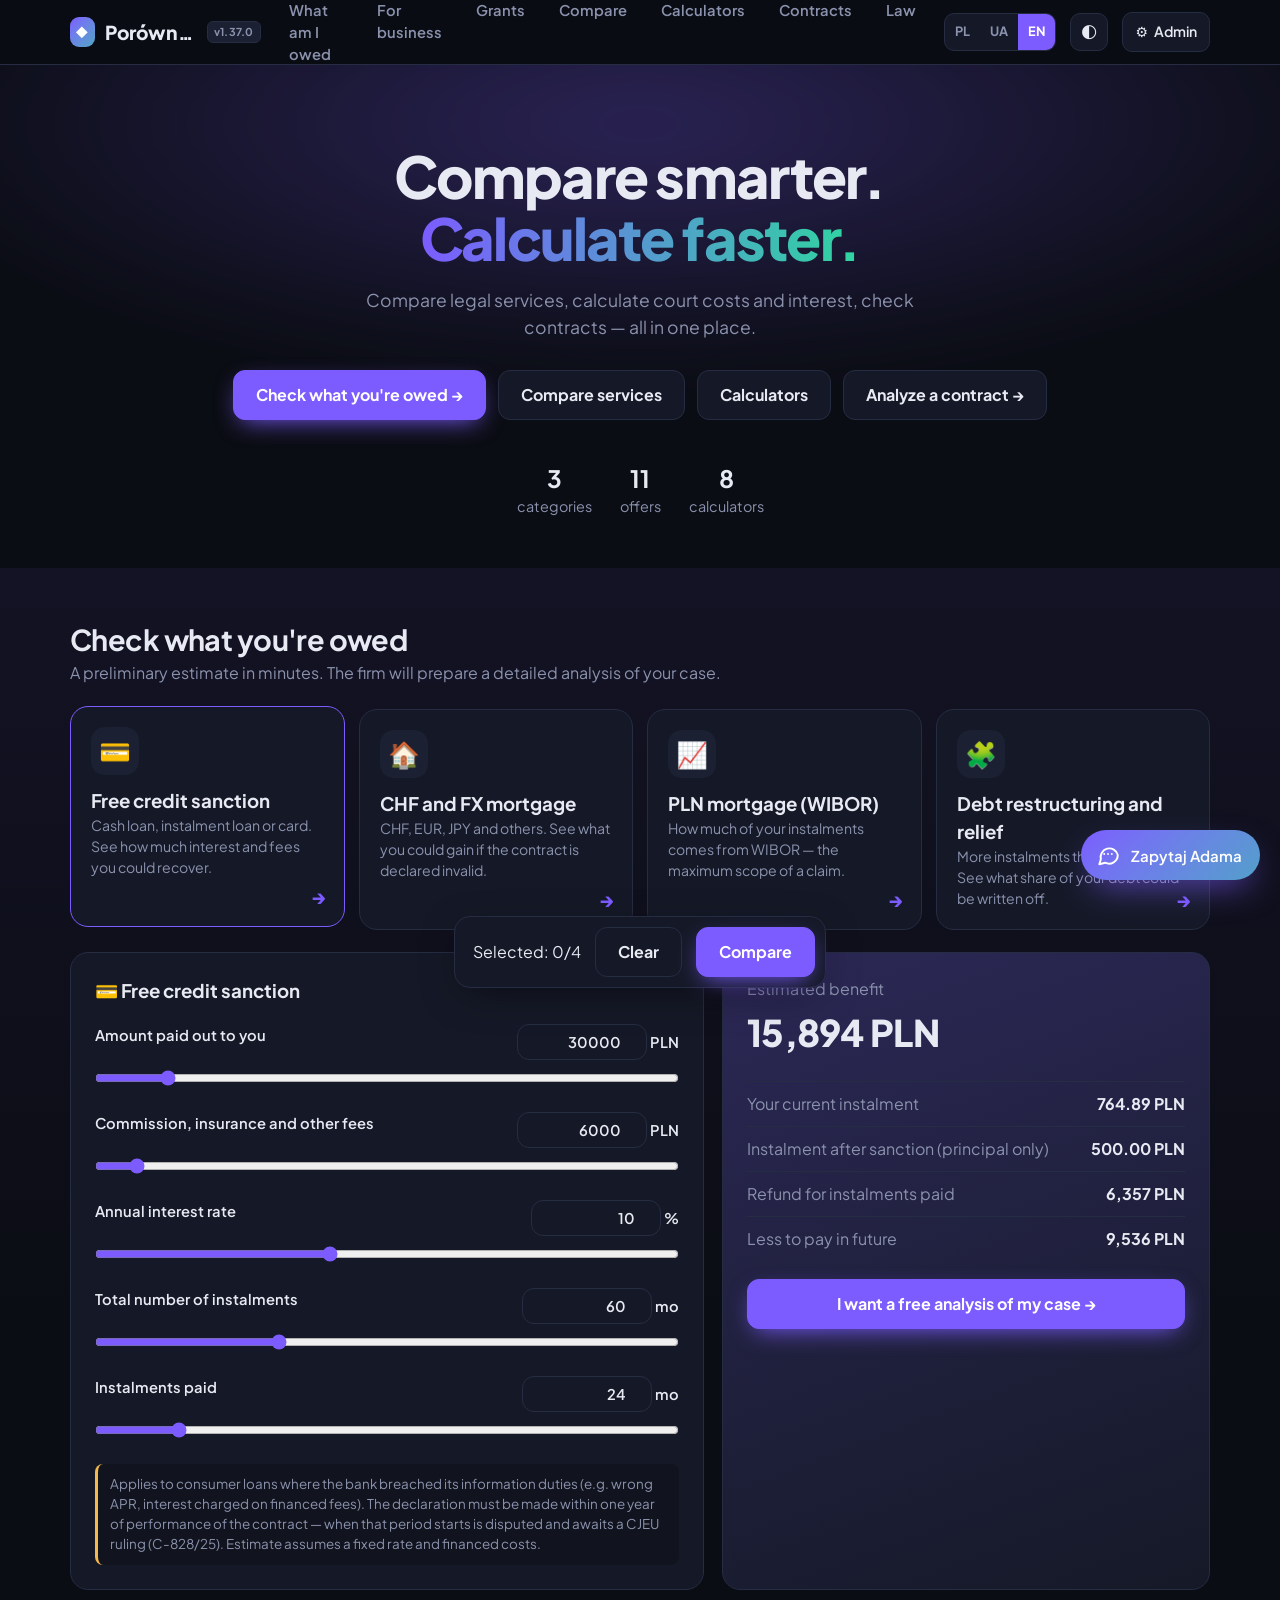
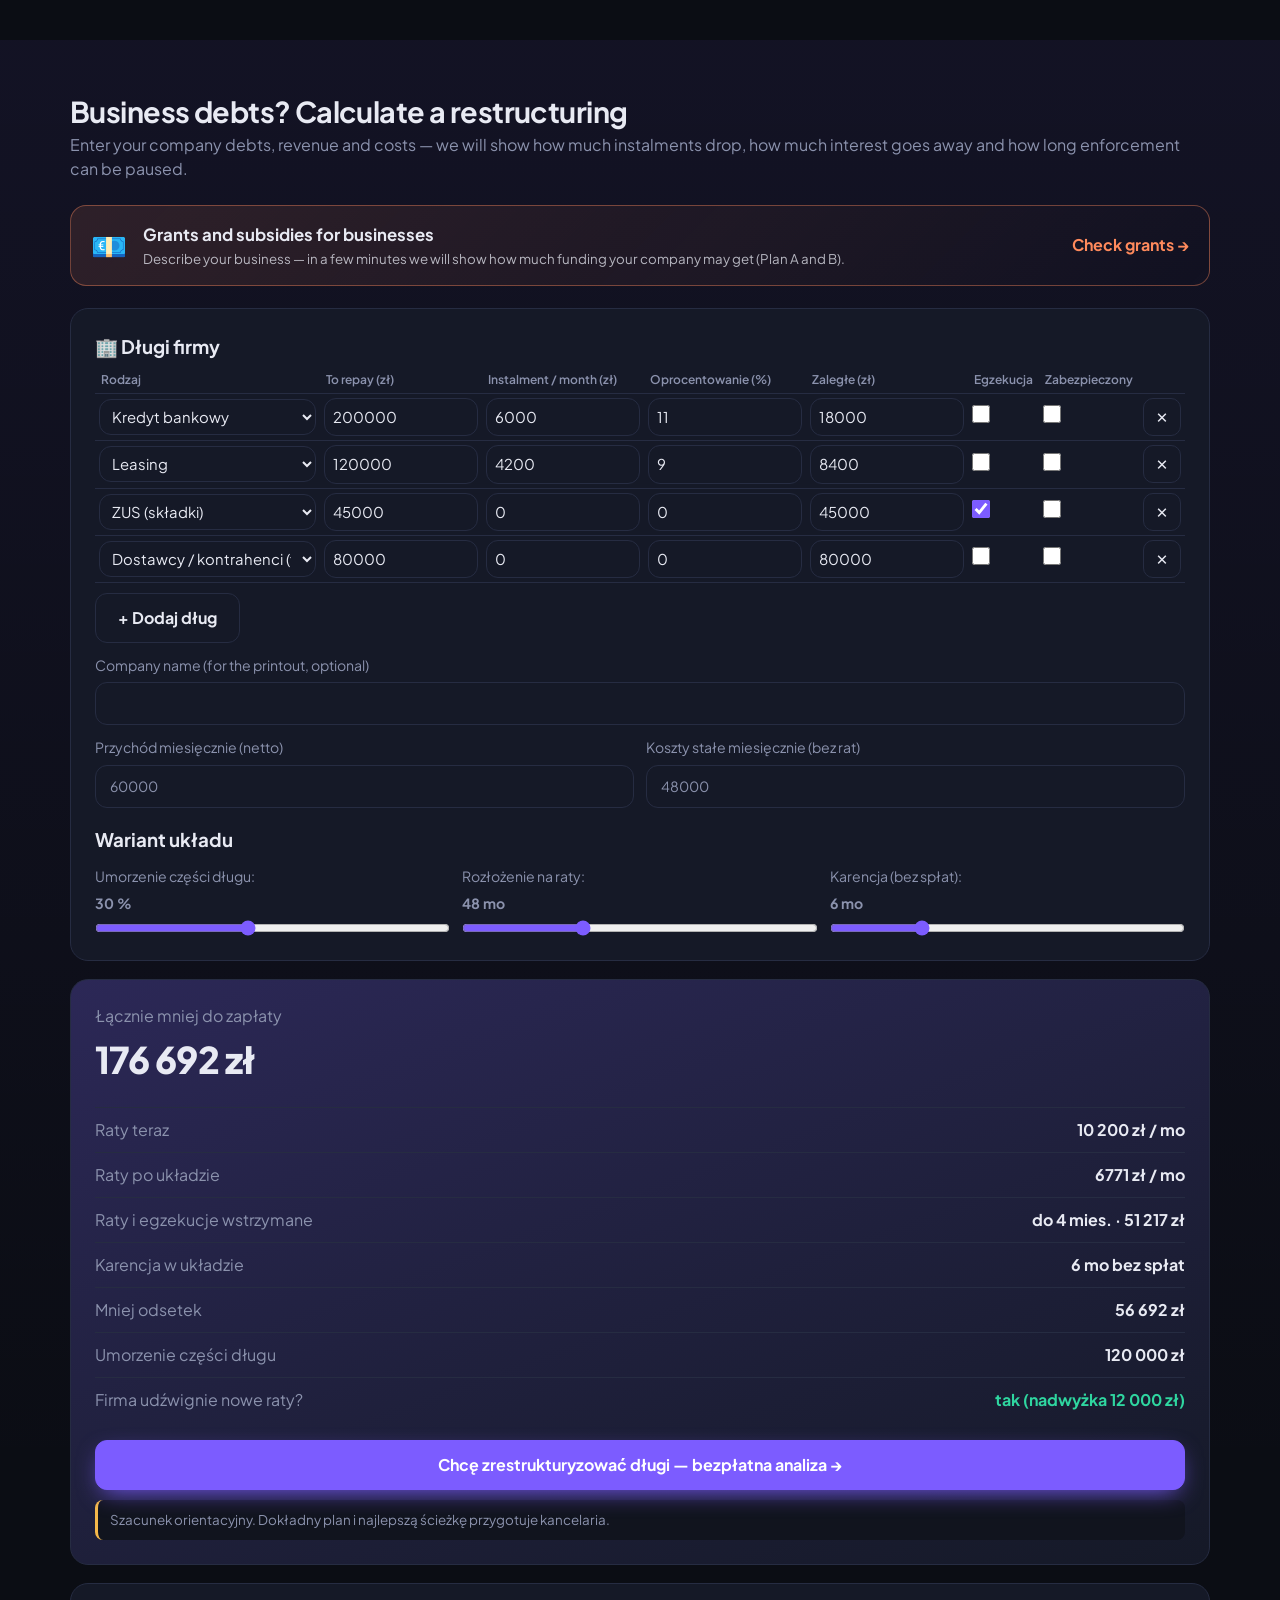
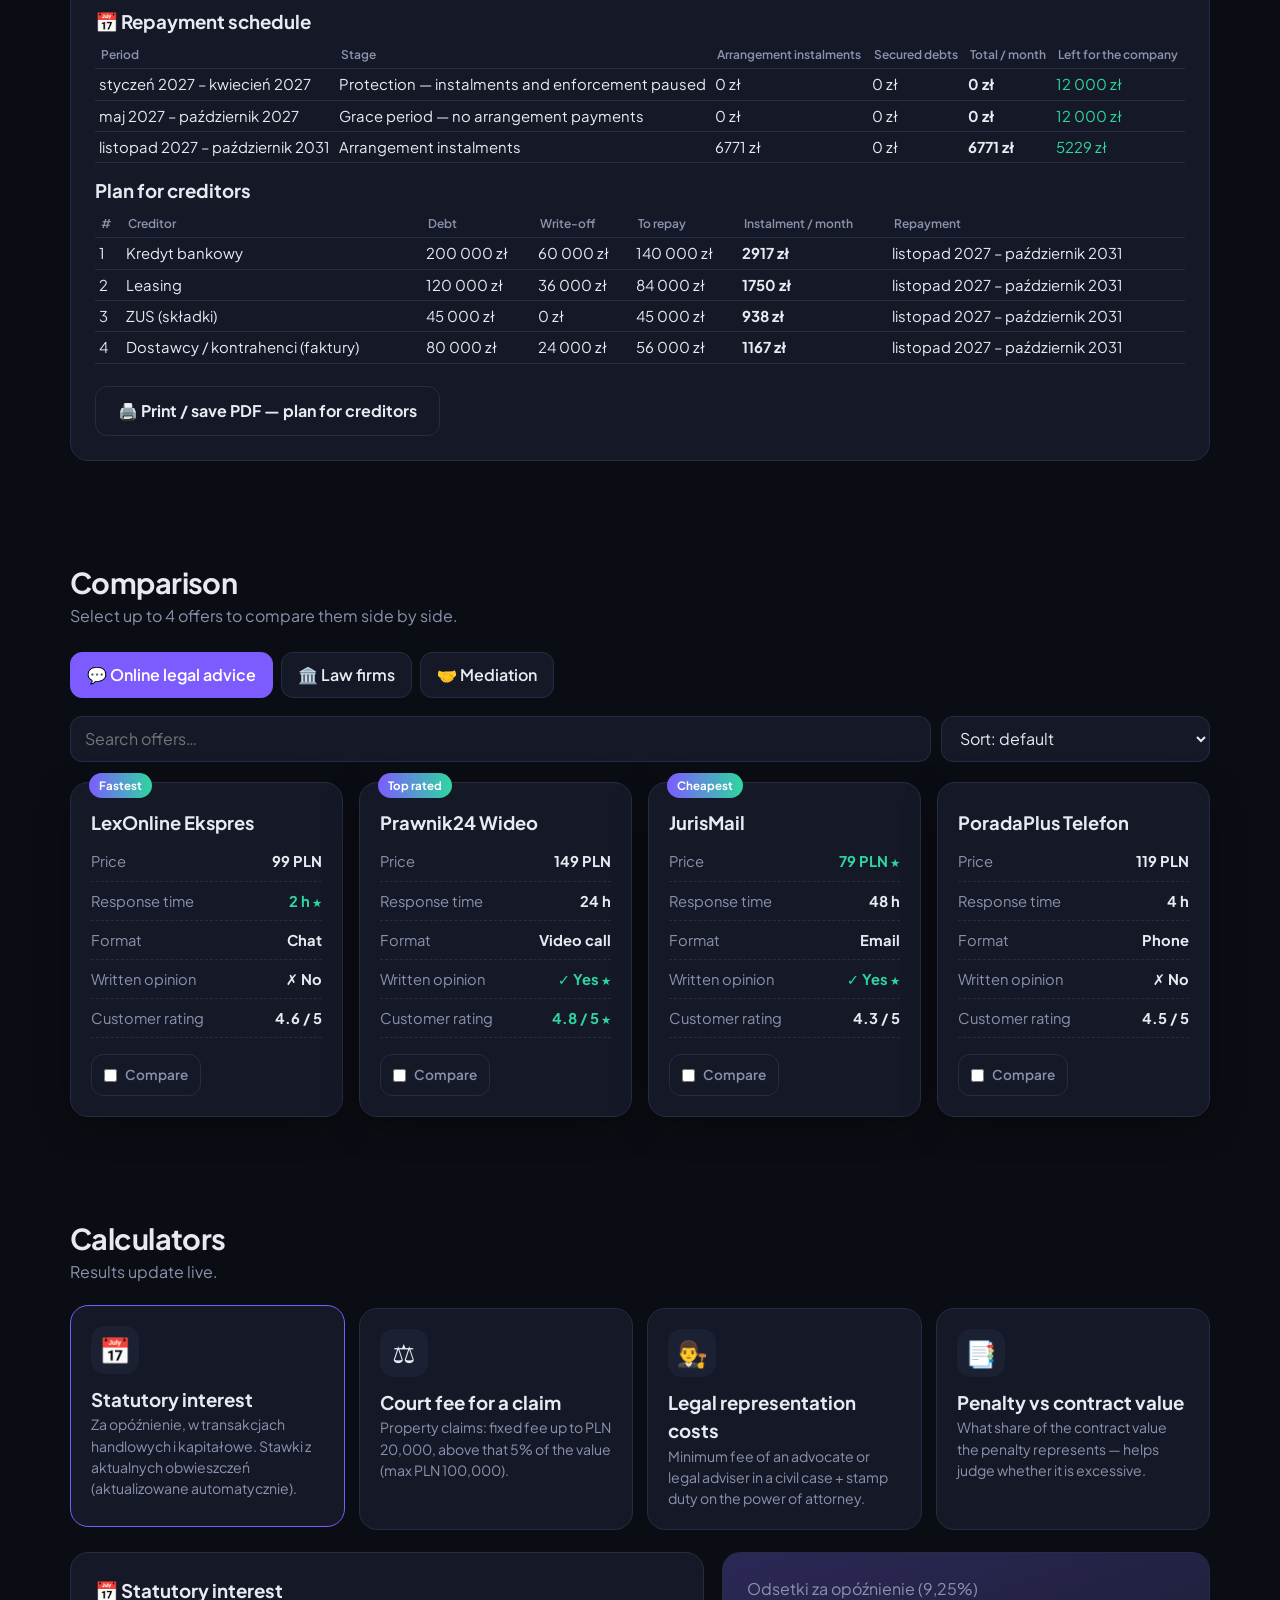
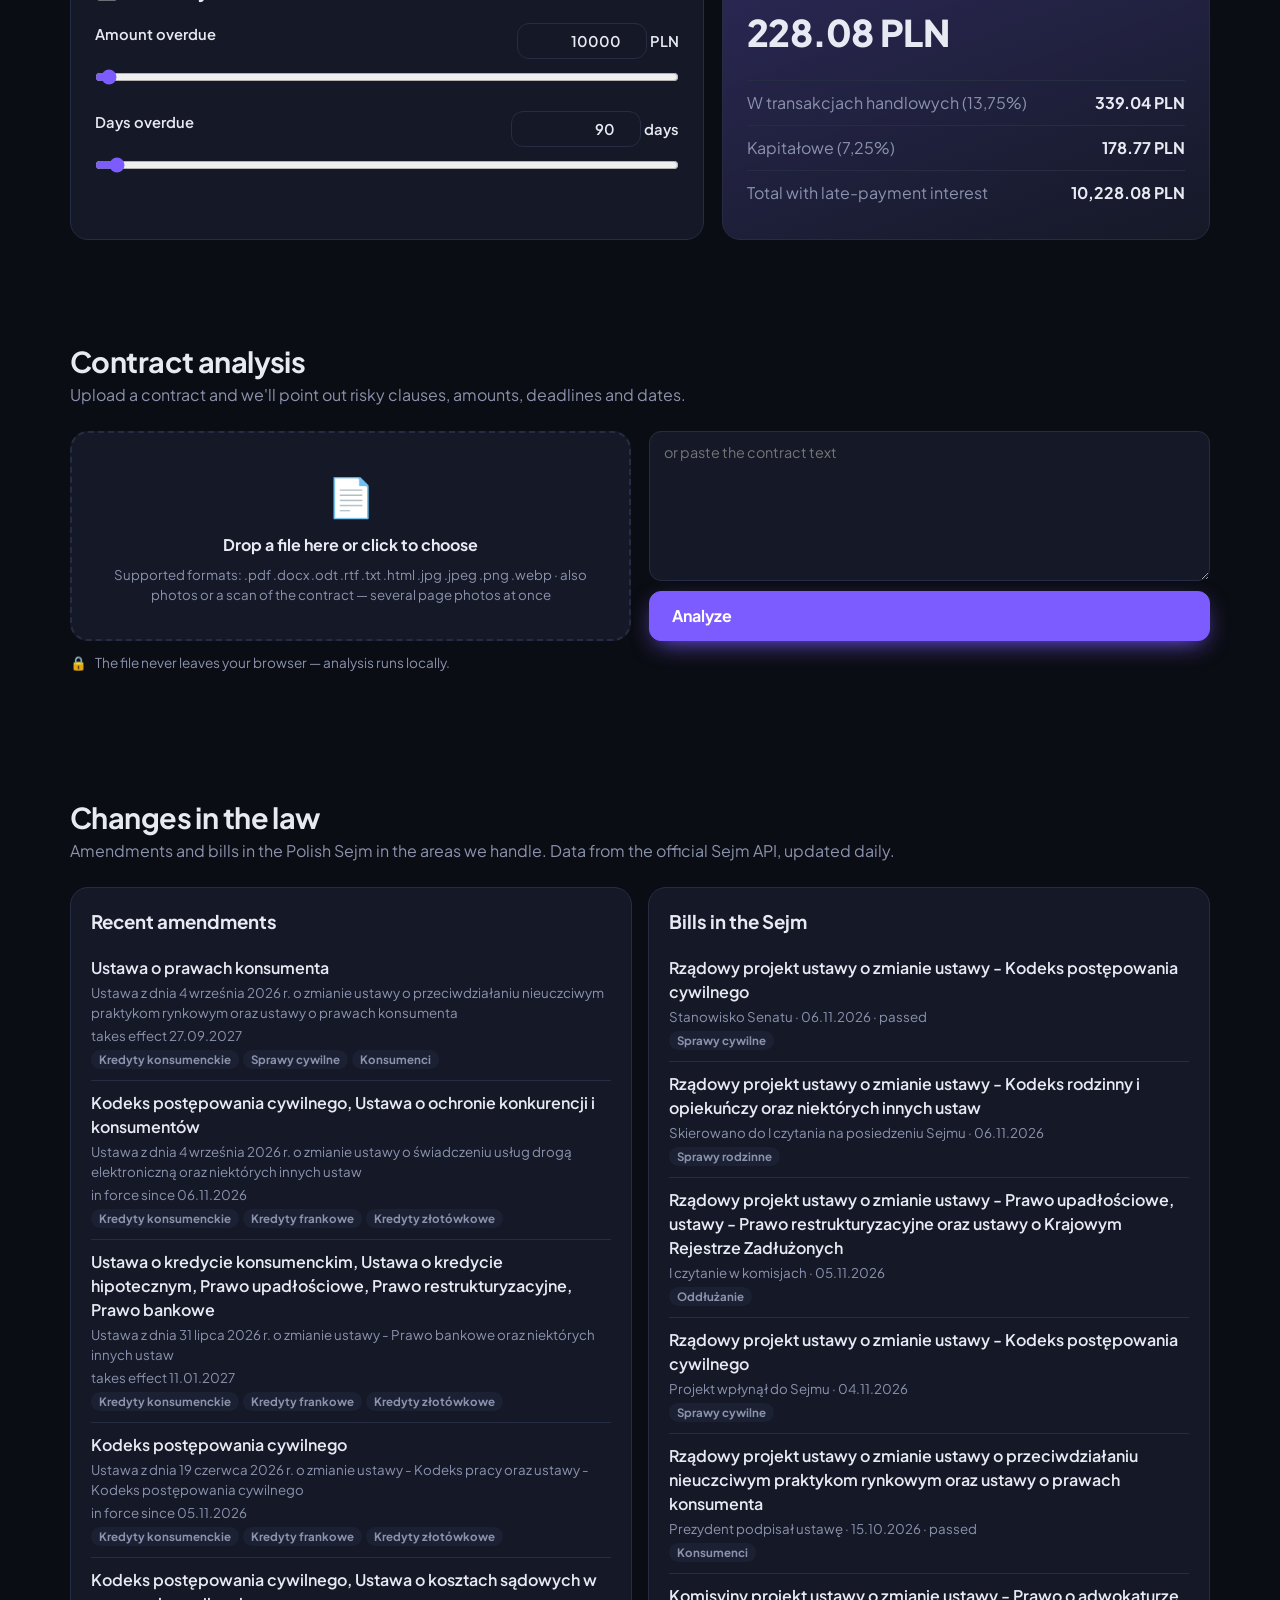
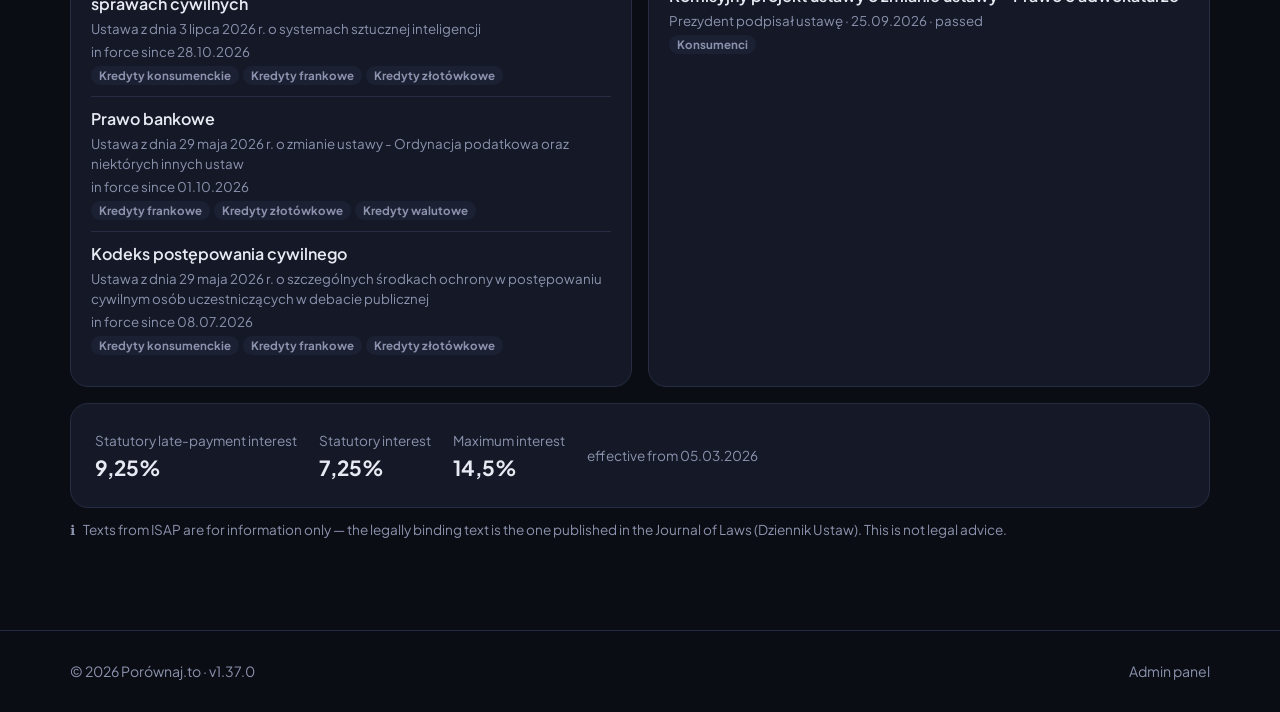
==== commit 18409c63: "v1.37.0 Dotacje w PiK Co-Authored-By: Claude Opus 5.5 <noreply@anthropic.com> Claude-Session: https:" ====
--- a/index.html
+++ b/index.html
@@ -36,6 +36,7 @@
   <div class="links">
     <a href="#nalezy" class="nav-claims" data-i18n>Co mi się należy</a>
     <a href="#firma" data-i18n>Dla firm</a>
+    <a href="dotacje/" class="nav-dot" data-i18n>Dotacje</a>
     <a href="#porownaj" data-i18n>Porównaj</a>
     <a href="#kalkulatory" data-i18n>Kalkulatory</a>
     <a href="#umowy" class="nav-umowy" data-i18n>Umowy</a>
@@ -66,6 +67,7 @@
 
 <section id="firma" class="claims-sec"><div class="wrap">
   <div class="sec-h"><div><h2 data-i18n>Długi firmy? Policz restrukturyzację</h2><p data-i18n>Wpisz długi firmy, przychody i koszty — pokażemy, o ile spadną raty, ile odsetek odpadnie i na jak długo można wstrzymać egzekucję.</p></div></div>
+  <a class="dot-banner" href="dotacje/"><span class="dot-ico">💶</span><span><b data-i18n>Dotacje i granty dla firm</b><small data-i18n>Opisz działalność — w kilka minut pokażemy wstępnie, ile finansowania może dostać Twoja firma (Plan A i B).</small></span><span class="dot-go" data-i18n>Sprawdź dotacje →</span></a>
   <div class="calc" id="firmaCalc"></div>
 </div></section>
 
--- a/strona/strona.css
+++ b/strona/strona.css
@@ -1,4 +1,7 @@
 /* Porównaj.to — style strony (wydzielone z index.html) */
+.dot-banner{display:flex;align-items:center;gap:16px;margin:0 0 18px;padding:16px 20px;border-radius:16px;border:1px solid #ff8a5c66;background:linear-gradient(135deg,#ff8a5c1f,transparent);color:inherit;text-decoration:none;transition:transform .15s,border-color .15s}
+.dot-banner:hover{transform:translateY(-1px);border-color:#ff8a5c}.dot-banner .dot-ico{font-size:1.8rem}.dot-banner b{display:block;font-size:1.05rem}.dot-banner small{display:block;opacity:.75;margin-top:2px}
+.dot-banner .dot-go{margin-left:auto;white-space:nowrap;font-weight:700;color:#ff8a5c}@media(max-width:640px){.dot-banner{flex-wrap:wrap}.dot-banner .dot-go{margin-left:0}}
 :root{
   --accent:#7c5cff;
   --bg:#0b0d14;--bg2:#11141e;--card:#151927;--card2:#1b2032;--line:#262c42;
